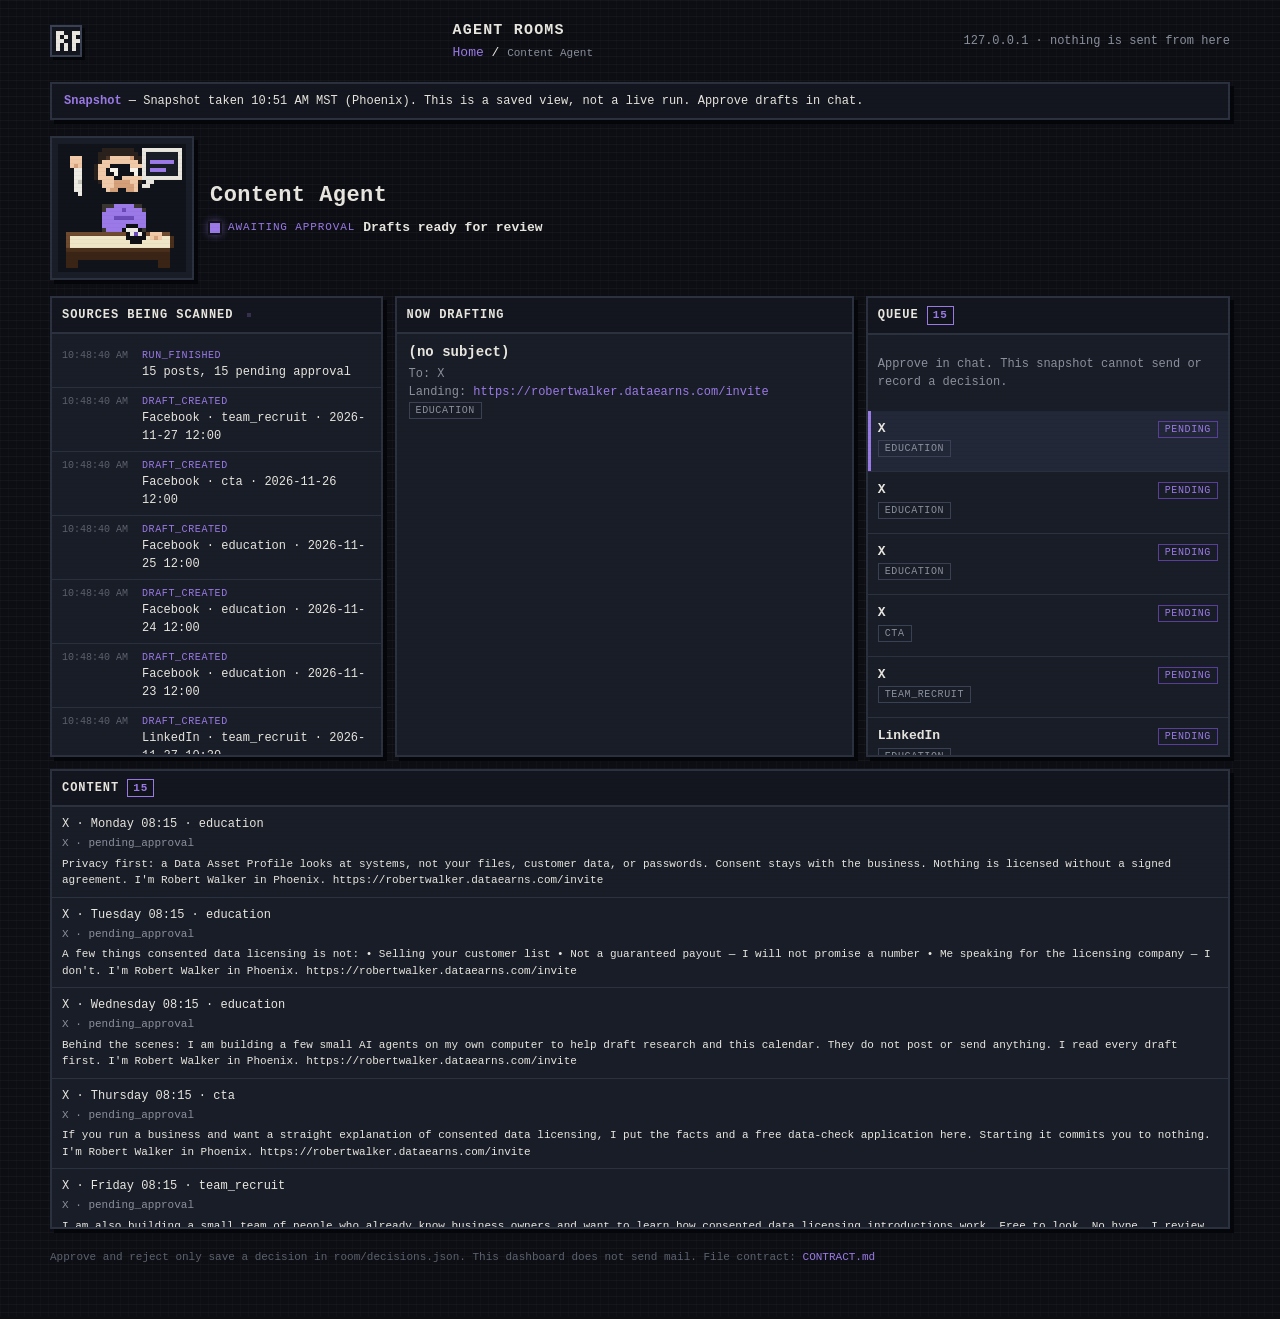
==== room/content.html @ c73736bb "Update Agent Rooms snapshot" ====
<!DOCTYPE html>
<html lang="en">
<head>
  <meta charset="utf-8">
  <meta name="viewport" content="width=device-width, initial-scale=1">
  <title>Content Agent — Agent Rooms</title>
  <link rel="stylesheet" href="../css/app.css">
</head>
<body class="static">
  <div class="wrap room" id="room">
    <header class="topbar">
      <a class="brand" href="../index.html">
        <div class="mark" aria-hidden="true"><i></i><i></i><i></i><i></i><i></i><i></i><i></i><i></i></div>
        <div class="brand-text">
          <strong>Agent Rooms</strong>
          <span class="crumb"><a href="../index.html">Home</a> / <span id="crumb-name">Room</span></span>
        </div>
      </a>
      <div class="crumb">127.0.0.1 · nothing is sent from here</div>
    </header>

    <div id="live-banner" class="banner hidden"></div>

    <div class="room-head">
      <div class="char-card">
        <div class="char-stage" id="char-stage"></div>
      </div>
      <div class="head-meta">
        <h1 id="agent-name">Agent</h1>
        <div class="state-row">
          <span class="light" id="state-light" data-state="idle"></span>
          <span class="state-label" id="state-label">Idle</span>
          <span class="step" id="step"></span>
        </div>
      </div>
      <div class="head-actions">
        <button type="button" class="primary" id="run-btn" disabled>Run</button>
        <div class="run-note" id="run-note"></div>
      </div>
    </div>

    <div class="cols">
      <section class="panel" id="sources-panel">
        <div class="panel-head">
          <h2 class="head-with-radar">
            Sources being scanned
            <span class="radar" id="radar" data-active="false" aria-hidden="true">
              <span class="radar-ring"></span>
              <span class="radar-ring"></span>
              <span class="radar-dot"></span>
            </span>
          </h2>
        </div>
        <div class="feed" id="source-feed"></div>
      </section>

      <section class="panel draft-pane">
        <div class="panel-head"><h2>Now drafting</h2></div>
        <div class="draft-meta" id="draft-meta"></div>
        <div class="draft-body" id="draft-body"></div>
        <textarea class="draft-edit" id="draft-edit" hidden></textarea>
        <div class="draft-actions" id="draft-actions" hidden></div>
      </section>

      <section class="panel" id="queue-panel">
        <div class="panel-head">
          <h2>Queue <span class="queue-badge" id="queue-badge">0</span></h2>
        </div>
        <div class="queue" id="queue"></div>
      </section>
    </div>

    <div class="lower" id="lower"></div>

    <section class="panel console" id="console-wrap" hidden>
      <div class="panel-head"><h2>Run console</h2></div>
      <pre id="console-log"></pre>
    </section>

    <p class="footer-note">
      Approve and reject only save a decision in <code>room/decisions.json</code>.
      This dashboard does not send mail. File contract: <a href="../README.md">CONTRACT.md</a>
    </p>
  </div>
  <script>
window.__AGENT_ROOMS_STATIC__ = true;
window.__SNAPSHOT_LABEL__ = "Snapshot taken 10:51 AM MST (Phoenix)";
window.__ROOM_DATA__ = {"id": "content", "name": "Content Agent", "short": "Creator", "kind": "content", "character": "creator", "accent": "violet", "invite_url": "https://robertwalker.dataearns.com/invite", "blurb": "Drafts a weekly social calendar about real wins and the DataEarners opportunity. Nothing is posted until Robert approves.", "folder_exists": true, "live_wired": true, "live_note": null, "queue_enabled": true, "status": {"state": "awaiting_approval", "current_step": "Drafts ready for review", "current_source": null, "counts": {"sources_scanned": 3, "items_found": 6, "scored": 0, "drafts": 15, "pending": 15}, "last_updated": "2026-11-22T10:48:40-07:00", "error": null, "current_draft_id": null, "inferred": false, "live_wired": true}, "events": [{"ts": "2026-11-22T10:47:25-07:00", "type": "run_started", "detail": "Week of 2026-11-23"}, {"ts": "2026-11-22T10:47:25-07:00", "type": "source_scanned", "source": "[redacted-path]content-agent/platforms.yaml", "detail": "platforms.yaml"}, {"ts": "2026-11-22T10:47:25-07:00", "type": "source_scanned", "source": "[redacted-path]content-agent/topics.yaml", "detail": "6 education topics"}, {"ts": "2026-11-22T10:47:25-07:00", "type": "source_scanned", "source": "[redacted-path]content-agent/wins.md", "detail": "0 completed wins"}, {"ts": "2026-11-22T10:47:25-07:00", "type": "item_found", "source": "topics.yaml", "detail": "What consented data licensing is"}, {"ts": "2026-11-22T10:47:25-07:00", "type": "item_found", "source": "topics.yaml", "detail": "Which businesses qualify"}, {"ts": "2026-11-22T10:47:25-07:00", "type": "item_found", "source": "topics.yaml", "detail": "Privacy and consent"}, {"ts": "2026-11-22T10:47:25-07:00", "type": "item_found", "source": "topics.yaml", "detail": "Common myths"}, {"ts": "2026-11-22T10:47:25-07:00", "type": "item_found", "source": "topics.yaml", "detail": "Behind the scenes of building AI agents"}, {"ts": "2026-11-22T10:47:25-07:00", "type": "item_found", "source": "topics.yaml", "detail": "Phoenix small-business angle"}, {"ts": "2026-11-22T10:47:25-07:00", "type": "draft_created", "detail": "X · education · 2026-11-23 08:15", "draft_id": "616bc861a7bd"}, {"ts": "2026-11-22T10:47:25-07:00", "type": "draft_created", "detail": "X · education · 2026-11-24 08:15", "draft_id": "a0cb4ffbbeb6"}, {"ts": "2026-11-22T10:47:25-07:00", "type": "draft_created", "detail": "X · education · 2026-11-25 08:15", "draft_id": "b09f46d16825"}, {"ts": "2026-11-22T10:47:25-07:00", "type": "draft_created", "detail": "X · cta · 2026-11-26 08:15", "draft_id": "7d0e54160939"}, {"ts": "2026-11-22T10:47:25-07:00", "type": "draft_created", "detail": "X · team_recruit · 2026-11-27 08:15", "draft_id": "16626b46b3b2"}, {"ts": "2026-11-22T10:47:25-07:00", "type": "draft_created", "detail": "LinkedIn · education · 2026-11-23 10:30", "draft_id": "54ac4fff1a37"}, {"ts": "2026-11-22T10:47:25-07:00", "type": "draft_created", "detail": "LinkedIn · education · 2026-11-24 10:30", "draft_id": "07f5b3217349"}, {"ts": "2026-11-22T10:47:25-07:00", "type": "draft_created", "detail": "LinkedIn · education · 2026-11-25 10:30", "draft_id": "e1c354589664"}, {"ts": "2026-11-22T10:47:25-07:00", "type": "draft_created", "detail": "LinkedIn · cta · 2026-11-26 10:30", "draft_id": "bec9c2746849"}, {"ts": "2026-11-22T10:47:25-07:00", "type": "draft_created", "detail": "LinkedIn · team_recruit · 2026-11-27 10:30", "draft_id": "386fc4fc666a"}, {"ts": "2026-11-22T10:47:25-07:00", "type": "draft_created", "detail": "Facebook · education · 2026-11-23 12:00", "draft_id": "017722adc564"}, {"ts": "2026-11-22T10:47:25-07:00", "type": "draft_created", "detail": "Facebook · education · 2026-11-24 12:00", "draft_id": "9d58b1ad2643"}, {"ts": "2026-11-22T10:47:25-07:00", "type": "draft_created", "detail": "Facebook · education · 2026-11-25 12:00", "draft_id": "194040beeae0"}, {"ts": "2026-11-22T10:47:25-07:00", "type": "draft_created", "detail": "Facebook · cta · 2026-11-26 12:00", "draft_id": "fb03e88b3bd7"}, {"ts": "2026-11-22T10:47:25-07:00", "type": "draft_created", "detail": "Facebook · team_recruit · 2026-11-27 12:00", "draft_id": "bef117bb151f"}, {"ts": "2026-11-22T10:47:25-07:00", "type": "run_finished", "detail": "15 posts, 15 pending approval"}, {"ts": "2026-11-22T10:47:47-07:00", "type": "run_started", "detail": "Week of 2026-11-23"}, {"ts": "2026-11-22T10:47:47-07:00", "type": "source_scanned", "source": "[redacted-path]content-agent/platforms.yaml", "detail": "platforms.yaml"}, {"ts": "2026-11-22T10:47:47-07:00", "type": "source_scanned", "source": "[redacted-path]content-agent/topics.yaml", "detail": "6 education topics"}, {"ts": "2026-11-22T10:47:47-07:00", "type": "source_scanned", "source": "[redacted-path]content-agent/wins.md", "detail": "0 completed wins"}, {"ts": "2026-11-22T10:47:47-07:00", "type": "item_found", "source": "topics.yaml", "detail": "What consented data licensing is"}, {"ts": "2026-11-22T10:47:47-07:00", "type": "item_found", "source": "topics.yaml", "detail": "Which businesses qualify"}, {"ts": "2026-11-22T10:47:47-07:00", "type": "item_found", "source": "topics.yaml", "detail": "Privacy and consent"}, {"ts": "2026-11-22T10:47:47-07:00", "type": "item_found", "source": "topics.yaml", "detail": "Common myths"}, {"ts": "2026-11-22T10:47:47-07:00", "type": "item_found", "source": "topics.yaml", "detail": "Behind the scenes of building AI agents"}, {"ts": "2026-11-22T10:47:47-07:00", "type": "item_found", "source": "topics.yaml", "detail": "Phoenix small-business angle"}, {"ts": "2026-11-22T10:47:47-07:00", "type": "draft_created", "detail": "X · education · 2026-11-23 08:15", "draft_id": "616bc861a7bd"}, {"ts": "2026-11-22T10:47:47-07:00", "type": "draft_created", "detail": "X · education · 2026-11-24 08:15", "draft_id": "a0cb4ffbbeb6"}, {"ts": "2026-11-22T10:47:47-07:00", "type": "draft_created", "detail": "X · education · 2026-11-25 08:15", "draft_id": "b09f46d16825"}, {"ts": "2026-11-22T10:47:47-07:00", "type": "draft_created", "detail": "X · cta · 2026-11-26 08:15", "draft_id": "7d0e54160939"}, {"ts": "2026-11-22T10:47:47-07:00", "type": "draft_created", "detail": "X · team_recruit · 2026-11-27 08:15", "draft_id": "16626b46b3b2"}, {"ts": "2026-11-22T10:47:47-07:00", "type": "draft_created", "detail": "LinkedIn · education · 2026-11-23 10:30", "draft_id": "54ac4fff1a37"}, {"ts": "2026-11-22T10:47:47-07:00", "type": "draft_created", "detail": "LinkedIn · education · 2026-11-24 10:30", "draft_id": "07f5b3217349"}, {"ts": "2026-11-22T10:47:47-07:00", "type": "draft_created", "detail": "LinkedIn · education · 2026-11-25 10:30", "draft_id": "e1c354589664"}, {"ts": "2026-11-22T10:47:47-07:00", "type": "draft_created", "detail": "LinkedIn · cta · 2026-11-26 10:30", "draft_id": "bec9c2746849"}, {"ts": "2026-11-22T10:47:47-07:00", "type": "draft_created", "detail": "LinkedIn · team_recruit · 2026-11-27 10:30", "draft_id": "386fc4fc666a"}, {"ts": "2026-11-22T10:47:47-07:00", "type": "draft_created", "detail": "Facebook · education · 2026-11-23 12:00", "draft_id": "017722adc564"}, {"ts": "2026-11-22T10:47:47-07:00", "type": "draft_created", "detail": "Facebook · education · 2026-11-24 12:00", "draft_id": "9d58b1ad2643"}, {"ts": "2026-11-22T10:47:47-07:00", "type": "draft_created", "detail": "Facebook · education · 2026-11-25 12:00", "draft_id": "194040beeae0"}, {"ts": "2026-11-22T10:47:47-07:00", "type": "draft_created", "detail": "Facebook · cta · 2026-11-26 12:00", "draft_id": "fb03e88b3bd7"}, {"ts": "2026-11-22T10:47:47-07:00", "type": "draft_created", "detail": "Facebook · team_recruit · 2026-11-27 12:00", "draft_id": "bef117bb151f"}, {"ts": "2026-11-22T10:47:47-07:00", "type": "run_finished", "detail": "15 posts, 15 pending approval"}, {"ts": "2026-11-22T10:48:40-07:00", "type": "run_started", "detail": "Week of 2026-11-23"}, {"ts": "2026-11-22T10:48:40-07:00", "type": "source_scanned", "source": "[redacted-path]content-agent/platforms.yaml", "detail": "platforms.yaml"}, {"ts": "2026-11-22T10:48:40-07:00", "type": "source_scanned", "source": "[redacted-path]content-agent/topics.yaml", "detail": "6 education topics"}, {"ts": "2026-11-22T10:48:40-07:00", "type": "source_scanned", "source": "[redacted-path]content-agent/wins.md", "detail": "0 completed wins"}, {"ts": "2026-11-22T10:48:40-07:00", "type": "item_found", "source": "topics.yaml", "detail": "What consented data licensing is"}, {"ts": "2026-11-22T10:48:40-07:00", "type": "item_found", "source": "topics.yaml", "detail": "Which businesses qualify"}, {"ts": "2026-11-22T10:48:40-07:00", "type": "item_found", "source": "topics.yaml", "detail": "Privacy and consent"}, {"ts": "2026-11-22T10:48:40-07:00", "type": "item_found", "source": "topics.yaml", "detail": "Common myths"}, {"ts": "2026-11-22T10:48:40-07:00", "type": "item_found", "source": "topics.yaml", "detail": "Behind the scenes of building AI agents"}, {"ts": "2026-11-22T10:48:40-07:00", "type": "item_found", "source": "topics.yaml", "detail": "Phoenix small-business angle"}, {"ts": "2026-11-22T10:48:40-07:00", "type": "draft_created", "detail": "X · education · 2026-11-23 08:15", "draft_id": "616bc861a7bd"}, {"ts": "2026-11-22T10:48:40-07:00", "type": "draft_created", "detail": "X · education · 2026-11-24 08:15", "draft_id": "a0cb4ffbbeb6"}, {"ts": "2026-11-22T10:48:40-07:00", "type": "draft_created", "detail": "X · education · 2026-11-25 08:15", "draft_id": "b09f46d16825"}, {"ts": "2026-11-22T10:48:40-07:00", "type": "draft_created", "detail": "X · cta · 2026-11-26 08:15", "draft_id": "7d0e54160939"}, {"ts": "2026-11-22T10:48:40-07:00", "type": "draft_created", "detail": "X · team_recruit · 2026-11-27 08:15", "draft_id": "16626b46b3b2"}, {"ts": "2026-11-22T10:48:40-07:00", "type": "draft_created", "detail": "LinkedIn · education · 2026-11-23 10:30", "draft_id": "54ac4fff1a37"}, {"ts": "2026-11-22T10:48:40-07:00", "type": "draft_created", "detail": "LinkedIn · education · 2026-11-24 10:30", "draft_id": "07f5b3217349"}, {"ts": "2026-11-22T10:48:40-07:00", "type": "draft_created", "detail": "LinkedIn · education · 2026-11-25 10:30", "draft_id": "e1c354589664"}, {"ts": "2026-11-22T10:48:40-07:00", "type": "draft_created", "detail": "LinkedIn · cta · 2026-11-26 10:30", "draft_id": "bec9c2746849"}, {"ts": "2026-11-22T10:48:40-07:00", "type": "draft_created", "detail": "LinkedIn · team_recruit · 2026-11-27 10:30", "draft_id": "386fc4fc666a"}, {"ts": "2026-11-22T10:48:40-07:00", "type": "draft_created", "detail": "Facebook · education · 2026-11-23 12:00", "draft_id": "017722adc564"}, {"ts": "2026-11-22T10:48:40-07:00", "type": "draft_created", "detail": "Facebook · education · 2026-11-24 12:00", "draft_id": "9d58b1ad2643"}, {"ts": "2026-11-22T10:48:40-07:00", "type": "draft_created", "detail": "Facebook · education · 2026-11-25 12:00", "draft_id": "194040beeae0"}, {"ts": "2026-11-22T10:48:40-07:00", "type": "draft_created", "detail": "Facebook · cta · 2026-11-26 12:00", "draft_id": "fb03e88b3bd7"}, {"ts": "2026-11-22T10:48:40-07:00", "type": "draft_created", "detail": "Facebook · team_recruit · 2026-11-27 12:00", "draft_id": "bef117bb151f"}, {"ts": "2026-11-22T10:48:40-07:00", "type": "run_finished", "detail": "15 posts, 15 pending approval"}], "drafts": [{"id": "616bc861a7bd", "to_name": "X", "subject": null, "landing_url": "https://robertwalker.dataearns.com/invite", "opportunity": null, "opportunity_url": null, "message_type": "education", "decision": null, "decision_at": null}, {"id": "a0cb4ffbbeb6", "to_name": "X", "subject": null, "landing_url": "https://robertwalker.dataearns.com/invite", "opportunity": null, "opportunity_url": null, "message_type": "education", "decision": null, "decision_at": null}, {"id": "b09f46d16825", "to_name": "X", "subject": null, "landing_url": "https://robertwalker.dataearns.com/invite", "opportunity": null, "opportunity_url": null, "message_type": "education", "decision": null, "decision_at": null}, {"id": "7d0e54160939", "to_name": "X", "subject": null, "landing_url": "https://robertwalker.dataearns.com/invite", "opportunity": null, "opportunity_url": null, "message_type": "cta", "decision": null, "decision_at": null}, {"id": "16626b46b3b2", "to_name": "X", "subject": null, "landing_url": "https://robertwalker.dataearners.com/invite", "opportunity": null, "opportunity_url": null, "message_type": "team_recruit", "decision": null, "decision_at": null}, {"id": "54ac4fff1a37", "to_name": "LinkedIn", "subject": null, "landing_url": "https://robertwalker.dataearns.com/invite", "opportunity": null, "opportunity_url": null, "message_type": "education", "decision": null, "decision_at": null}, {"id": "07f5b3217349", "to_name": "LinkedIn", "subject": null, "landing_url": "https://robertwalker.dataearns.com/invite", "opportunity": null, "opportunity_url": null, "message_type": "education", "decision": null, "decision_at": null}, {"id": "e1c354589664", "to_name": "LinkedIn", "subject": null, "landing_url": "https://robertwalker.dataearns.com/invite", "opportunity": null, "opportunity_url": null, "message_type": "education", "decision": null, "decision_at": null}, {"id": "bec9c2746849", "to_name": "LinkedIn", "subject": null, "landing_url": "https://robertwalker.dataearns.com/invite", "opportunity": null, "opportunity_url": null, "message_type": "cta", "decision": null, "decision_at": null}, {"id": "386fc4fc666a", "to_name": "LinkedIn", "subject": null, "landing_url": "https://robertwalker.dataearners.com/invite", "opportunity": null, "opportunity_url": null, "message_type": "team_recruit", "decision": null, "decision_at": null}, {"id": "017722adc564", "to_name": "Facebook", "subject": null, "landing_url": "https://robertwalker.dataearns.com/invite", "opportunity": null, "opportunity_url": null, "message_type": "education", "decision": null, "decision_at": null}, {"id": "9d58b1ad2643", "to_name": "Facebook", "subject": null, "landing_url": "https://robertwalker.dataearns.com/invite", "opportunity": null, "opportunity_url": null, "message_type": "education", "decision": null, "decision_at": null}, {"id": "194040beeae0", "to_name": "Facebook", "subject": null, "landing_url": "https://robertwalker.dataearns.com/invite", "opportunity": null, "opportunity_url": null, "message_type": "education", "decision": null, "decision_at": null}, {"id": "fb03e88b3bd7", "to_name": "Facebook", "subject": null, "landing_url": "https://robertwalker.dataearns.com/invite", "opportunity": null, "opportunity_url": null, "message_type": "cta", "decision": null, "decision_at": null}, {"id": "bef117bb151f", "to_name": "Facebook", "subject": null, "landing_url": "https://robertwalker.dataearners.com/invite", "opportunity": null, "opportunity_url": null, "message_type": "team_recruit", "decision": null, "decision_at": null}], "opportunities": [], "businesses": [], "candidates": [], "leads": [], "content": [{"id": "616bc861a7bd", "name": "X · Monday 08:15 · education", "title": "X · Monday 08:15 · education", "channel": "X", "status": "pending_approval", "url": "https://robertwalker.dataearns.com/invite", "summary": "Privacy first: a Data Asset Profile looks at systems, not your files, customer data, or passwords.\n\nConsent stays with the business. Nothing is licensed without a signed agreement.\n\nI'm Robert Walker in Phoenix.\nhttps://robertwalker.dataearns.com/invite"}, {"id": "a0cb4ffbbeb6", "name": "X · Tuesday 08:15 · education", "title": "X · Tuesday 08:15 · education", "channel": "X", "status": "pending_approval", "url": "https://robertwalker.dataearns.com/invite", "summary": "A few things consented data licensing is not:\n• Selling your customer list\n• Not a guaranteed payout — I will not promise a number\n• Me speaking for the licensing company — I don't.\n\nI'm Robert Walker in Phoenix.\nhttps://robertwalker.dataearns.com/invite"}, {"id": "b09f46d16825", "name": "X · Wednesday 08:15 · education", "title": "X · Wednesday 08:15 · education", "channel": "X", "status": "pending_approval", "url": "https://robertwalker.dataearns.com/invite", "summary": "Behind the scenes: I am building a few small AI agents on my own computer to help draft research and this calendar.\n\nThey do not post or send anything. I read every draft first.\n\nI'm Robert Walker in Phoenix.\nhttps://robertwalker.dataearns.com/invite"}, {"id": "7d0e54160939", "name": "X · Thursday 08:15 · cta", "title": "X · Thursday 08:15 · cta", "channel": "X", "status": "pending_approval", "url": "https://robertwalker.dataearns.com/invite", "summary": "If you run a business and want a straight explanation of consented data licensing, I put the facts and a free data-check application here.\n\nStarting it commits you to nothing.\n\nI'm Robert Walker in Phoenix.\nhttps://robertwalker.dataearns.com/invite"}, {"id": "16626b46b3b2", "name": "X · Friday 08:15 · team_recruit", "title": "X · Friday 08:15 · team_recruit", "channel": "X", "status": "pending_approval", "url": "https://robertwalker.dataearners.com/invite", "summary": "I am also building a small team of people who already know business owners and want to learn how consented data licensing introductions work.\n\nFree to look. No hype. I review the work with you.\n\nI'm Robert Walker in Phoenix.\nhttps://robertwalker.dataearners.com/invite"}, {"id": "54ac4fff1a37", "name": "LinkedIn · Monday 10:30 · education", "title": "LinkedIn · Monday 10:30 · education", "channel": "LinkedIn", "status": "pending_approval", "url": "https://robertwalker.dataearns.com/invite", "summary": "A word on privacy and consent, because this should be clear up front.\n\nA Data Asset Profile looks at systems — not at a company's files, customer data, or passwords. Starting a free profile does not give anyone access to the company's records. Consent belongs to the business. Not"}, {"id": "07f5b3217349", "name": "LinkedIn · Tuesday 10:30 · education", "title": "LinkedIn · Tuesday 10:30 · education", "channel": "LinkedIn", "status": "pending_approval", "url": "https://robertwalker.dataearns.com/invite", "summary": "A few myths I hear about consented data licensing, stated plainly:\n\nIt is not selling a customer list.\nIt is not a guaranteed payout, and I will not promise a number.\nI am an independent DataEarners Team member. I do not speak for the licensing company, and they have not asked me"}, {"id": "e1c354589664", "name": "LinkedIn · Wednesday 10:30 · education", "title": "LinkedIn · Wednesday 10:30 · education", "channel": "LinkedIn", "status": "pending_approval", "url": "https://robertwalker.dataearns.com/invite", "summary": "A behind-the-scenes note on the AI agents I am building.\n\nI am putting a few small agents on my own computer to help draft research, messages, and this content calendar. They do not post or send anything. I read every draft first. That approval step matters: an agent can write a"}, {"id": "bec9c2746849", "name": "LinkedIn · Thursday 10:30 · cta", "title": "LinkedIn · Thursday 10:30 · cta", "channel": "LinkedIn", "status": "pending_approval", "url": "https://robertwalker.dataearns.com/invite", "summary": "If you run a business and want a straight explanation of consented data licensing, I have a page with the facts and a short application for a free data check.\n\nThe application is how a company sees whether it may be a fit. Starting it, or requesting an offer, commits you to nothi"}, {"id": "386fc4fc666a", "name": "LinkedIn · Friday 10:30 · team_recruit", "title": "LinkedIn · Friday 10:30 · team_recruit", "channel": "LinkedIn", "status": "pending_approval", "url": "https://robertwalker.dataearners.com/invite", "summary": "A note for people who already have a network of business owners.\n\nI am building a small DataEarners team. The work is introductions: helping a business learn about consented data licensing and, if they choose, start a free profile. It is free to look at the invite and there is no"}, {"id": "017722adc564", "name": "Facebook · Monday 12:00 · education", "title": "Facebook · Monday 12:00 · education", "channel": "Facebook", "status": "pending_approval", "url": "https://robertwalker.dataearns.com/invite", "summary": "I'm Robert Walker, a DataEarners Team member in Phoenix, AZ.\n\nOn privacy: the free profile looks at systems, not at your files, customer data, or passwords. You are not handing anyone the keys to the shop.\n\nConsent stays with the business. Nothing is licensed unless there is a si"}, {"id": "9d58b1ad2643", "name": "Facebook · Tuesday 12:00 · education", "title": "Facebook · Tuesday 12:00 · education", "channel": "Facebook", "status": "pending_approval", "url": "https://robertwalker.dataearns.com/invite", "summary": "I'm Robert Walker, a DataEarners Team member in Phoenix, AZ.\n\nLet me clear up a few myths. This is not selling your customer list. It is not a guaranteed check — I will not promise a number. And I do not speak for the licensing company; they have not asked me to.\n\nLooking at the"}, {"id": "194040beeae0", "name": "Facebook · Wednesday 12:00 · education", "title": "Facebook · Wednesday 12:00 · education", "channel": "Facebook", "status": "pending_approval", "url": "https://robertwalker.dataearns.com/invite", "summary": "I'm Robert Walker, a DataEarners Team member in Phoenix, AZ.\n\nA quick behind-the-scenes note. I am building a few small AI agents on my own computer to help draft research and posts like this. They do not publish anything on their own. I read every draft before it can go out.\n\nTh"}, {"id": "fb03e88b3bd7", "name": "Facebook · Thursday 12:00 · cta", "title": "Facebook · Thursday 12:00 · cta", "channel": "Facebook", "status": "pending_approval", "url": "https://robertwalker.dataearns.com/invite", "summary": "I'm Robert Walker, a DataEarners Team member in Phoenix, AZ.\n\nIf you own a business and want the facts on consented data licensing — including a short application for a free data check — I put them on one page. Starting the application does not commit you to a deal. I will not pr"}, {"id": "bef117bb151f", "name": "Facebook · Friday 12:00 · team_recruit", "title": "Facebook · Friday 12:00 · team_recruit", "channel": "Facebook", "status": "pending_approval", "url": "https://robertwalker.dataearners.com/invite", "summary": "I'm Robert Walker, a DataEarners Team member in Phoenix, AZ.\n\nI am also building a small team. If you already know business owners and want to learn how introductions to consented data licensing work, the invite is free to look at and nothing has to be purchased to join.\n\nI will"}], "merch": [], "income": {"totals": [], "items": []}, "panels": [{"type": "content", "title": "Content", "items": [{"id": "616bc861a7bd", "name": "X · Monday 08:15 · education", "title": "X · Monday 08:15 · education", "channel": "X", "status": "pending_approval", "url": "https://robertwalker.dataearns.com/invite", "summary": "Privacy first: a Data Asset Profile looks at systems, not your files, customer data, or passwords.\n\nConsent stays with the business. Nothing is licensed without a signed agreement.\n\nI'm Robert Walker in Phoenix.\nhttps://robertwalker.dataearns.com/invite"}, {"id": "a0cb4ffbbeb6", "name": "X · Tuesday 08:15 · education", "title": "X · Tuesday 08:15 · education", "channel": "X", "status": "pending_approval", "url": "https://robertwalker.dataearns.com/invite", "summary": "A few things consented data licensing is not:\n• Selling your customer list\n• Not a guaranteed payout — I will not promise a number\n• Me speaking for the licensing company — I don't.\n\nI'm Robert Walker in Phoenix.\nhttps://robertwalker.dataearns.com/invite"}, {"id": "b09f46d16825", "name": "X · Wednesday 08:15 · education", "title": "X · Wednesday 08:15 · education", "channel": "X", "status": "pending_approval", "url": "https://robertwalker.dataearns.com/invite", "summary": "Behind the scenes: I am building a few small AI agents on my own computer to help draft research and this calendar.\n\nThey do not post or send anything. I read every draft first.\n\nI'm Robert Walker in Phoenix.\nhttps://robertwalker.dataearns.com/invite"}, {"id": "7d0e54160939", "name": "X · Thursday 08:15 · cta", "title": "X · Thursday 08:15 · cta", "channel": "X", "status": "pending_approval", "url": "https://robertwalker.dataearns.com/invite", "summary": "If you run a business and want a straight explanation of consented data licensing, I put the facts and a free data-check application here.\n\nStarting it commits you to nothing.\n\nI'm Robert Walker in Phoenix.\nhttps://robertwalker.dataearns.com/invite"}, {"id": "16626b46b3b2", "name": "X · Friday 08:15 · team_recruit", "title": "X · Friday 08:15 · team_recruit", "channel": "X", "status": "pending_approval", "url": "https://robertwalker.dataearners.com/invite", "summary": "I am also building a small team of people who already know business owners and want to learn how consented data licensing introductions work.\n\nFree to look. No hype. I review the work with you.\n\nI'm Robert Walker in Phoenix.\nhttps://robertwalker.dataearners.com/invite"}, {"id": "54ac4fff1a37", "name": "LinkedIn · Monday 10:30 · education", "title": "LinkedIn · Monday 10:30 · education", "channel": "LinkedIn", "status": "pending_approval", "url": "https://robertwalker.dataearns.com/invite", "summary": "A word on privacy and consent, because this should be clear up front.\n\nA Data Asset Profile looks at systems — not at a company's files, customer data, or passwords. Starting a free profile does not give anyone access to the company's records. Consent belongs to the business. Not"}, {"id": "07f5b3217349", "name": "LinkedIn · Tuesday 10:30 · education", "title": "LinkedIn · Tuesday 10:30 · education", "channel": "LinkedIn", "status": "pending_approval", "url": "https://robertwalker.dataearns.com/invite", "summary": "A few myths I hear about consented data licensing, stated plainly:\n\nIt is not selling a customer list.\nIt is not a guaranteed payout, and I will not promise a number.\nI am an independent DataEarners Team member. I do not speak for the licensing company, and they have not asked me"}, {"id": "e1c354589664", "name": "LinkedIn · Wednesday 10:30 · education", "title": "LinkedIn · Wednesday 10:30 · education", "channel": "LinkedIn", "status": "pending_approval", "url": "https://robertwalker.dataearns.com/invite", "summary": "A behind-the-scenes note on the AI agents I am building.\n\nI am putting a few small agents on my own computer to help draft research, messages, and this content calendar. They do not post or send anything. I read every draft first. That approval step matters: an agent can write a"}, {"id": "bec9c2746849", "name": "LinkedIn · Thursday 10:30 · cta", "title": "LinkedIn · Thursday 10:30 · cta", "channel": "LinkedIn", "status": "pending_approval", "url": "https://robertwalker.dataearns.com/invite", "summary": "If you run a business and want a straight explanation of consented data licensing, I have a page with the facts and a short application for a free data check.\n\nThe application is how a company sees whether it may be a fit. Starting it, or requesting an offer, commits you to nothi"}, {"id": "386fc4fc666a", "name": "LinkedIn · Friday 10:30 · team_recruit", "title": "LinkedIn · Friday 10:30 · team_recruit", "channel": "LinkedIn", "status": "pending_approval", "url": "https://robertwalker.dataearners.com/invite", "summary": "A note for people who already have a network of business owners.\n\nI am building a small DataEarners team. The work is introductions: helping a business learn about consented data licensing and, if they choose, start a free profile. It is free to look at the invite and there is no"}, {"id": "017722adc564", "name": "Facebook · Monday 12:00 · education", "title": "Facebook · Monday 12:00 · education", "channel": "Facebook", "status": "pending_approval", "url": "https://robertwalker.dataearns.com/invite", "summary": "I'm Robert Walker, a DataEarners Team member in Phoenix, AZ.\n\nOn privacy: the free profile looks at systems, not at your files, customer data, or passwords. You are not handing anyone the keys to the shop.\n\nConsent stays with the business. Nothing is licensed unless there is a si"}, {"id": "9d58b1ad2643", "name": "Facebook · Tuesday 12:00 · education", "title": "Facebook · Tuesday 12:00 · education", "channel": "Facebook", "status": "pending_approval", "url": "https://robertwalker.dataearns.com/invite", "summary": "I'm Robert Walker, a DataEarners Team member in Phoenix, AZ.\n\nLet me clear up a few myths. This is not selling your customer list. It is not a guaranteed check — I will not promise a number. And I do not speak for the licensing company; they have not asked me to.\n\nLooking at the"}, {"id": "194040beeae0", "name": "Facebook · Wednesday 12:00 · education", "title": "Facebook · Wednesday 12:00 · education", "channel": "Facebook", "status": "pending_approval", "url": "https://robertwalker.dataearns.com/invite", "summary": "I'm Robert Walker, a DataEarners Team member in Phoenix, AZ.\n\nA quick behind-the-scenes note. I am building a few small AI agents on my own computer to help draft research and posts like this. They do not publish anything on their own. I read every draft before it can go out.\n\nTh"}, {"id": "fb03e88b3bd7", "name": "Facebook · Thursday 12:00 · cta", "title": "Facebook · Thursday 12:00 · cta", "channel": "Facebook", "status": "pending_approval", "url": "https://robertwalker.dataearns.com/invite", "summary": "I'm Robert Walker, a DataEarners Team member in Phoenix, AZ.\n\nIf you own a business and want the facts on consented data licensing — including a short application for a free data check — I put them on one page. Starting the application does not commit you to a deal. I will not pr"}, {"id": "bef117bb151f", "name": "Facebook · Friday 12:00 · team_recruit", "title": "Facebook · Friday 12:00 · team_recruit", "channel": "Facebook", "status": "pending_approval", "url": "https://robertwalker.dataearners.com/invite", "summary": "I'm Robert Walker, a DataEarners Team member in Phoenix, AZ.\n\nI am also building a small team. If you already know business owners and want to learn how introductions to consented data licensing work, the invite is free to look at and nothing has to be purchased to join.\n\nI will"}]}], "run": {"available": false, "running": false, "detected_command": null, "note": "Snapshot only — run the agent from the local dashboard."}, "badges": [{"label": "15 items", "value": "15"}, {"label": "15 drafts", "value": "15"}, {"label": "15 pending", "value": "15"}], "snapshot_label": "Snapshot taken 10:51 AM MST (Phoenix)", "snapshot_taken": "2026-11-22T10:51:44-07:00"};
</script>
<script type="module" src="../js/room.js"></script>
</body>
</html>
---- css/app.css ----
:root {
  --bg: #0c0e13;
  --bg-elev: #13161e;
  --bg-panel: #191d27;
  --bg-panel-2: #1e2330;
  --line: #2c3140;
  --line-strong: #3a4154;
  --text: #e8e6df;
  --muted: #8b909d;
  --faint: #5c616e;
  --good: #5dca7a;
  --bad: #e85d5d;
  --warn: #e8c547;
  --amber: #e8a838;
  --amber-dim: #8a6418;
  --teal: #3dbaa0;
  --teal-dim: #1d6f60;
  --shadow: #05060a;
  --scan: rgba(232, 230, 223, 0.03);
  --accent: var(--amber);
  --accent-dim: var(--amber-dim);
  --font: "IBM Plex Mono", "ui-monospace", "SFMono-Regular", "Cascadia Mono",
    "Menlo", "Consolas", monospace;
  --space: 8px;
}

*,
*::before,
*::after {
  box-sizing: border-box;
}

html,
body {
  margin: 0;
  min-height: 100%;
  background: var(--bg);
  color: var(--text);
  font-family: var(--font);
  font-size: 13px;
  line-height: 1.5;
}

body {
  background-image:
    linear-gradient(var(--scan) 1px, transparent 1px),
    linear-gradient(90deg, rgba(255, 255, 255, 0.015) 1px, transparent 1px);
  background-size: 8px 8px, 8px 8px;
  background-position: 0 0, 0 0;
}

body::after {
  content: "";
  pointer-events: none;
  position: fixed;
  inset: 0;
  background: repeating-linear-gradient(
    to bottom,
    transparent 0,
    transparent 3px,
    rgba(0, 0, 0, 0.08) 3px,
    rgba(0, 0, 0, 0.08) 4px
  );
  z-index: 50;
  opacity: 0.35;
}

a {
  color: var(--accent);
  text-decoration: none;
}
a:hover {
  text-decoration: underline;
}

.wrap {
  width: min(1180px, calc(100% - 32px));
  margin: 0 auto;
  padding: 20px 0 40px;
  position: relative;
  z-index: 1;
}

.topbar {
  display: flex;
  align-items: center;
  justify-content: space-between;
  gap: 16px;
  margin-bottom: 20px;
}

.brand {
  display: flex;
  align-items: center;
  gap: 12px;
  color: inherit;
  text-decoration: none;
}
.brand:hover {
  text-decoration: none;
}

.mark {
  width: 32px;
  height: 32px;
  display: grid;
  grid-template-columns: repeat(8, 4px);
  grid-template-rows: repeat(8, 4px);
  background: var(--bg-elev);
  border: 2px solid var(--line-strong);
  box-shadow: 3px 3px 0 var(--shadow);
  flex: none;
}
.mark i {
  background: var(--text);
  display: block;
}
/* Tiny original "AR" monogram, 8x8 */
.mark i:nth-child(1) { grid-area: 2 / 2 / 7 / 3; }
.mark i:nth-child(2) { grid-area: 2 / 2 / 3 / 4; }
.mark i:nth-child(3) { grid-area: 4 / 2 / 5 / 4; }
.mark i:nth-child(4) { grid-area: 3 / 4 / 4 / 5; }
.mark i:nth-child(5) { grid-area: 5 / 4 / 7 / 5; }
.mark i:nth-child(6) { grid-area: 2 / 6 / 7 / 7; }
.mark i:nth-child(7) { grid-area: 2 / 6 / 3 / 8; }
.mark i:nth-child(8) { grid-area: 4 / 6 / 5 / 8; }

.brand-text strong {
  display: block;
  font-size: 15px;
  letter-spacing: 0.08em;
  text-transform: uppercase;
}
.brand-text span {
  color: var(--muted);
  font-size: 11px;
}

.crumb {
  color: var(--muted);
  font-size: 12px;
}
.crumb a {
  color: var(--text);
}

.panel {
  background: var(--bg-panel);
  border: 2px solid var(--line);
  box-shadow: 4px 4px 0 var(--shadow);
}

.panel h2,
.panel h3 {
  margin: 0;
  font-size: 12px;
  letter-spacing: 0.08em;
  text-transform: uppercase;
  font-weight: 700;
}

.panel-head {
  display: flex;
  align-items: center;
  justify-content: space-between;
  gap: 8px;
  padding: 8px 10px;
  border-bottom: 2px solid var(--line);
  background: var(--bg-elev);
}

.hint {
  color: var(--muted);
  font-size: 12px;
}

.banner {
  border: 2px solid var(--line);
  background: var(--bg-elev);
  box-shadow: 4px 4px 0 var(--shadow);
  padding: 8px 12px;
  margin-bottom: 16px;
  color: var(--warn);
  font-size: 12px;
}
.banner.hidden {
  display: none;
}

/* Home tiles */
.intro {
  margin: 0 0 20px;
  color: var(--muted);
  max-width: 70ch;
}
.tiles {
  display: grid;
  grid-template-columns: repeat(auto-fit, minmax(380px, 1fr));
  gap: 16px;
}
@media (max-width: 800px) {
  .tiles {
    grid-template-columns: 1fr;
  }
}

.tile {
  display: grid;
  grid-template-columns: 112px 1fr;
  gap: 8px;
  padding: 12px;
  background: var(--bg-panel);
  border: 2px solid var(--line);
  box-shadow: 4px 4px 0 var(--shadow);
  color: inherit;
  text-decoration: none;
  min-height: 160px;
  transition: transform 0.12s ease, border-color 0.12s ease;
  position: relative;
}
.tile:hover {
  text-decoration: none;
  transform: translate(-2px, -2px);
  box-shadow: 6px 6px 0 var(--shadow);
  border-color: var(--accent);
}
.accent-amber { --accent: var(--amber); --accent-dim: var(--amber-dim); }
.accent-teal { --accent: var(--teal); --accent-dim: var(--teal-dim); }
.accent-rose { --accent: #e07090; --accent-dim: #8a3d54; }
.accent-violet { --accent: #9b7ae8; --accent-dim: #5a3f9a; }
.accent-green { --accent: #4cbe6e; --accent-dim: #2a6e3e; }
.accent-orange { --accent: #e8883a; --accent-dim: #8a4e16; }

.tile-char {
  display: flex;
  align-items: center;
  justify-content: center;
  background:
    linear-gradient(180deg, rgba(255, 255, 255, 0.03), transparent 40%),
    var(--bg-elev);
  border: 2px solid var(--line);
}
.tile-body {
  padding: 4px 6px 2px 8px;
  min-width: 0;
}
.tile-top {
  display: flex;
  align-items: center;
  gap: 8px;
  margin-bottom: 4px;
}
.tile-top h2 {
  margin: 0;
  font-size: 15px;
  letter-spacing: 0.02em;
}
.tile .blurb {
  margin: 0 0 8px;
  color: var(--muted);
  font-size: 12px;
}
.counts {
  display: flex;
  flex-wrap: wrap;
  gap: 6px;
  margin: 0 0 8px;
  padding: 0;
  list-style: none;
}
.counts li {
  border: 1px solid var(--line);
  background: var(--bg-elev);
  padding: 2px 6px;
  font-size: 11px;
  color: var(--text);
}
.tile-status {
  color: var(--muted);
  font-size: 11px;
}

/* Status light — square, pixel-ish */
.light {
  width: 10px;
  height: 10px;
  flex: none;
  background: #4a4e58;
  box-shadow: 0 0 0 2px #12141a;
  image-rendering: pixelated;
}
.light[data-state="idle"] { background: #6a6f7a; }
.light[data-state="scanning"] { background: #5da8e8; box-shadow: 0 0 0 2px #12141a, 0 0 8px #5da8e8; }
.light[data-state="scoring"] { background: var(--warn); box-shadow: 0 0 0 2px #12141a, 0 0 8px var(--warn); }
.light[data-state="drafting"] { background: var(--accent); box-shadow: 0 0 0 2px #12141a, 0 0 8px var(--accent); }
.light[data-state="awaiting_approval"] { background: var(--accent); box-shadow: 0 0 0 2px #12141a, 0 0 10px var(--accent); }
.light[data-state="done"] { background: var(--good); }
.light[data-state="error"] { background: var(--bad); box-shadow: 0 0 0 2px #12141a, 0 0 8px var(--bad); }

/* Room header */

.room-head {
  display: grid;
  grid-template-columns: auto 1fr auto;
  gap: 16px;
  align-items: center;
  margin-bottom: 16px;
}

.char-card {
  display: flex;
  align-items: center;
  gap: 0;
  background: var(--bg-panel);
  border: 2px solid var(--line);
  box-shadow: 4px 4px 0 var(--shadow);
  padding: 6px;
}
.char-stage {
  width: 128px;
  height: 128px;
  background:
    linear-gradient(180deg, rgba(255, 255, 255, 0.04), transparent 42%),
    #10131a;
  image-rendering: pixelated;
}
.char-stage svg {
  width: 128px;
  height: 128px;
  display: block;
  shape-rendering: crispEdges;
}

.head-meta h1 {
  margin: 0 0 6px;
  font-size: 22px;
  letter-spacing: 0.02em;
}
.state-row {
  display: flex;
  align-items: center;
  gap: 8px;
  font-size: 13px;
}
.state-label {
  text-transform: uppercase;
  letter-spacing: 0.08em;
  font-size: 11px;
  color: var(--accent);
}
.step {
  color: var(--muted);
}
.step strong {
  color: var(--text);
  font-weight: 600;
}

.head-actions {
  display: flex;
  flex-direction: column;
  align-items: flex-end;
  gap: 6px;
}

button,
.btn {
  font-family: inherit;
  font-size: 12px;
  letter-spacing: 0.06em;
  text-transform: uppercase;
  background: var(--bg-elev);
  color: var(--text);
  border: 2px solid var(--line-strong);
  box-shadow: 3px 3px 0 var(--shadow);
  padding: 6px 12px;
  cursor: pointer;
}
button:hover:not(:disabled),
.btn:hover:not([aria-disabled="true"]) {
  border-color: var(--accent);
  transform: translate(-1px, -1px);
  box-shadow: 4px 4px 0 var(--shadow);
}
button:active:not(:disabled) {
  transform: translate(1px, 1px);
  box-shadow: 1px 1px 0 var(--shadow);
}
button:disabled,
.btn[aria-disabled="true"] {
  opacity: 0.45;
  cursor: not-allowed;
  box-shadow: none;
}
button.primary {
  background: var(--accent);
  color: #16120a;
  border-color: #000;
}
.room.accent-teal button.primary {
  color: #06211c;
}
.room.accent-violet button.primary {
  color: #140c22;
}
button.good {
  border-color: var(--good);
  color: var(--good);
}
button.bad {
  border-color: var(--bad);
  color: var(--bad);
}
.run-note {
  max-width: 260px;
  text-align: right;
  color: var(--muted);
  font-size: 11px;
}

.cols {
  display: grid;
  grid-template-columns: minmax(230px, 1.05fr) minmax(300px, 1.45fr) minmax(250px, 1.15fr);
  gap: 12px;
  margin-bottom: 12px;
}
.lower {
  display: grid;
  grid-template-columns: 1fr 1fr;
  gap: 12px;
  margin-bottom: 12px;
}
@media (max-width: 960px) {
  .room-head,
  .cols,
  .lower {
    grid-template-columns: 1fr;
  }
  .head-actions { align-items: flex-start; }
  .run-note { text-align: left; }
}

.feed,
.queue,
.draft-body,
.list {
  max-height: 420px;
  overflow: auto;
}

.feed {
  padding: 8px 0;
}
.event {
  display: grid;
  grid-template-columns: 72px 1fr;
  gap: 8px;
  padding: 6px 10px;
  border-bottom: 1px solid var(--line);
  font-size: 12px;
}
.event:last-child { border-bottom: 0; }
.event time {
  color: var(--faint);
  font-size: 10px;
}
.event .etype {
  color: var(--accent);
  text-transform: uppercase;
  letter-spacing: 0.06em;
  font-size: 10px;
}
.event .edetail {
  color: var(--text);
}
.event .esource {
  color: var(--muted);
  font-size: 11px;
  word-break: break-all;
}

.head-with-radar {
  display: flex;
  align-items: center;
  gap: 8px;
}

.radar {
  position: relative;
  width: 16px;
  height: 16px;
  flex: none;
  opacity: 0.25;
}
.radar[data-active="true"] { opacity: 1; }
.radar-dot {
  position: absolute;
  left: 6px;
  top: 6px;
  width: 4px;
  height: 4px;
  background: var(--accent);
}
.radar-ring {
  position: absolute;
  inset: 0;
  border: 2px solid var(--accent);
  border-radius: 50%;
  opacity: 0;
}
.radar[data-active="true"] .radar-ring {
  animation: radar-pulse 1.8s ease-out infinite;
}
.radar[data-active="true"] .radar-ring:nth-child(2) {
  animation-delay: 0.9s;
}

@keyframes radar-pulse {
  0% { transform: scale(0.35); opacity: 0.8; }
  100% { transform: scale(1.35); opacity: 0; }
}

.draft-pane {
  min-height: 280px;
}
.draft-meta {
  padding: 8px 12px 0;
  color: var(--muted);
  font-size: 12px;
}
.draft-meta strong {
  color: var(--text);
  display: block;
  font-size: 14px;
  margin-bottom: 2px;
}
.draft-body,
.draft-edit {
  padding: 10px 12px 12px;
  white-space: pre-wrap;
  word-break: break-word;
  font-size: 12.5px;
  min-height: 180px;
}
.draft-edit {
  width: 100%;
  resize: vertical;
  background: #10131a;
  color: var(--text);
  border: 0;
  border-top: 2px solid var(--line);
  font-family: inherit;
  line-height: 1.5;
  outline: none;
}
.draft-actions {
  padding: 8px 10px 10px;
  display: flex;
  flex-wrap: wrap;
  gap: 6px;
  border-top: 2px solid var(--line);
}
.send-note {
  flex: 1 1 100%;
  color: var(--muted);
  font-size: 11px;
  margin: 0;
}

.queue-item {
  border-bottom: 1px solid var(--line);
  padding: 8px 10px;
  cursor: pointer;
}
.queue-item:hover { background: var(--bg-panel-2); }
.queue-item.selected {
  background: #222838;
  box-shadow: inset 3px 0 0 var(--accent);
}
.queue-item header {
  display: flex;
  justify-content: space-between;
  gap: 8px;
  align-items: baseline;
}
.queue-item .qname { font-weight: 700; }
.queue-item .qsub {
  color: var(--muted);
  font-size: 11px;
  margin: 2px 0 6px;
  white-space: nowrap;
  overflow: hidden;
  text-overflow: ellipsis;
}
.queue-item .qbtns {
  display: flex;
  flex-wrap: wrap;
  gap: 4px;
}
.queue-item .qbtns button {
  padding: 4px 7px;
  font-size: 10px;
  box-shadow: 2px 2px 0 var(--shadow);
}
.pill {
  display: inline-block;
  border: 1px solid var(--line-strong);
  padding: 0 6px;
  font-size: 10px;
  letter-spacing: 0.06em;
  text-transform: uppercase;
  color: var(--muted);
}
.pill.approved { color: var(--good); border-color: var(--good); }
.pill.rejected { color: var(--bad); border-color: var(--bad); }
.pill.edited { color: var(--warn); border-color: var(--warn); }
.pill.pending { color: var(--accent); border-color: var(--accent-dim); }
.pill.known { color: var(--good); border-color: var(--good); }
.pill.unknown { color: var(--faint); }
.pill.msg-warm_network { color: var(--teal); border-color: var(--teal-dim); }
.pill.msg-professional { color: var(--amber); border-color: var(--amber-dim); }
.pill.msg-follow-up { color: #8fb4e8; border-color: #3a5270; }

.queue-badge {
  display: inline-block;
  min-width: 18px;
  padding: 0 5px;
  border: 1px solid var(--line-strong);
  background: #10131a;
  text-align: center;
  font-size: 11px;
}
.room[data-state="awaiting_approval"] .queue-badge {
  border-color: var(--accent);
  color: var(--accent);
  animation: queue-glow 1.8s ease-in-out infinite;
}

@keyframes queue-glow {
  0%, 100% { box-shadow: 0 0 0 0 rgba(0, 0, 0, 0); }
  50% {
    box-shadow: 0 0 0 3px color-mix(in srgb, var(--accent) 30%, transparent),
      0 0 12px color-mix(in srgb, var(--accent) 45%, transparent);
  }
}

.list {
  padding: 0;
}
.row {
  padding: 8px 10px;
  border-bottom: 1px solid var(--line);
  font-size: 12px;
}
.row:last-child { border-bottom: 0; }
.row .rtitle {
  display: flex;
  justify-content: space-between;
  gap: 8px;
  align-items: baseline;
}
.row .rtitle a { color: var(--text); }
.row .rtitle a:hover { color: var(--accent); }
.score {
  color: var(--accent);
  font-weight: 700;
  font-variant-numeric: tabular-nums;
}
.row .rmeta {
  color: var(--muted);
  font-size: 11px;
  margin-top: 2px;
}
.row .rwhy {
  color: var(--text);
  font-size: 11px;
  margin-top: 4px;
}

.empty {
  padding: 18px 12px;
  color: var(--muted);
  font-size: 12px;
}

.console {
  margin-top: 12px;
}
.console pre {
  margin: 0;
  padding: 10px 12px;
  max-height: 180px;
  overflow: auto;
  background: #0a0c11;
  color: #c8e0c8;
  font-size: 11px;
  white-space: pre-wrap;
}

.footer-note {
  margin-top: 20px;
  color: var(--faint);
  font-size: 11px;
}

/* Character animations — driven by [data-state] on .char */
.char {
  overflow: visible;
}
.char .actor {
  transform-box: fill-box;
  transform-origin: 50% 70%;
}
.char[data-state="idle"] .actor,
.char[data-state="done"] .actor {
  animation: idle-bob 3s ease-in-out infinite;
}
.char .head {
  transform-box: fill-box;
  transform-origin: 50% 70%;
}
.char[data-state="scanning"] .head {
  animation: head-sweep 2.6s ease-in-out infinite;
}
.char .pupils {
  transform-box: fill-box;
  transform-origin: 50% 50%;
}
.char[data-state="scanning"] .pupils {
  animation: eyes-sweep 2.6s ease-in-out infinite;
}
.char[data-state="drafting"] .hand-l {
  animation: type-l 0.28s steps(2, end) infinite;
}
.char[data-state="drafting"] .hand-r {
  animation: type-r 0.28s steps(2, end) infinite;
}
.char .speech-prop { display: block; }
.char .bubble { display: none; }
.char[data-state="scoring"] .bubble { display: block; }
.char[data-state="scoring"] .bdot:nth-child(1) { animation: bubble-dot 1.2s ease-in-out infinite; }
.char[data-state="scoring"] .bdot:nth-child(2) { animation: bubble-dot 1.2s ease-in-out 0.2s infinite; }
.char[data-state="scoring"] .bdot:nth-child(3) { animation: bubble-dot 1.2s ease-in-out 0.4s infinite; }
.char .bang { display: none; }
.char[data-state="error"] .bang { display: block; animation: error-pop 0.9s ease-in-out infinite; }

.char .arms-idle { display: block; }
.char .arms-type { display: none; }
.char .arm-raised { display: none; }
.char .handshake { display: block; }

.char[data-state="drafting"] .arms-idle,
.char[data-state="drafting"] .handshake,
.char[data-state="awaiting_approval"] .arms-idle,
.char[data-state="awaiting_approval"] .handshake {
  display: none;
}
.char[data-state="drafting"] .arms-type { display: block; }
.char[data-state="awaiting_approval"] .arm-raised { display: block; }

@keyframes idle-bob {
  0%, 100% { transform: translateY(0); }
  50% { transform: translateY(-1px); }
}
@keyframes head-sweep {
  0%, 100% { transform: rotate(-7deg) translateX(-1px); }
  50% { transform: rotate(7deg) translateX(1px); }
}
@keyframes eyes-sweep {
  0%, 100% { transform: translateX(-1px); }
  50% { transform: translateX(1px); }
}
@keyframes type-l {
  0%, 100% { transform: translateY(0); }
  50% { transform: translateY(-1px); }
}
@keyframes type-r {
  0%, 100% { transform: translateY(-1px); }
  50% { transform: translateY(0); }
}
@keyframes bubble-dot {
  0%, 80%, 100% { opacity: 0.3; transform: translateY(0); }
  40% { opacity: 1; transform: translateY(-1px); }
}
@keyframes error-pop {
  0%, 100% { transform: translateY(0); }
  50% { transform: translateY(-1px); }
}

@media (prefers-reduced-motion: reduce) {
  body::after { display: none; }
  *,
  *::before,
  *::after {
    animation: none !important;
    transition: none !important;
  }
  .tile:hover { transform: none; }
  .radar-ring { display: none; }
  .radar[data-active="true"] { opacity: 1; }
}


.income-tiles {
  display: grid;
  grid-template-columns: repeat(auto-fit, minmax(140px, 1fr));
  gap: 10px;
  padding: 12px;
}
.income-tile {
  background: var(--bg-elev);
  border: 2px solid var(--line);
  box-shadow: 3px 3px 0 var(--shadow);
  padding: 12px;
}
.income-tile .ilabel {
  color: var(--muted);
  font-size: 11px;
  letter-spacing: 0.08em;
  text-transform: uppercase;
}
.income-tile .iamt {
  font-size: 20px;
  margin-top: 4px;
  color: var(--accent);
  font-variant-numeric: tabular-nums;
}

.snapshot-banner {
  border: 2px solid var(--line);
  background: var(--bg-elev);
  box-shadow: 4px 4px 0 var(--shadow);
  padding: 8px 12px;
  margin-bottom: 16px;
  color: var(--text);
  font-size: 12px;
}
.snapshot-banner strong { color: var(--accent); }
.approve-chat {
  color: var(--muted);
  font-size: 12px;
  padding: 8px 10px;
}

body.static .head-actions,
body.static #run-btn,
body.static .qbtns,
body.static .draft-actions,
body.static button[data-act] {
  display: none !important;
}
.cols.no-queue {
  grid-template-columns: minmax(230px, 1.1fr) minmax(300px, 1.6fr);
}

.char-stage.mini svg { width: 96px; height: 96px; }
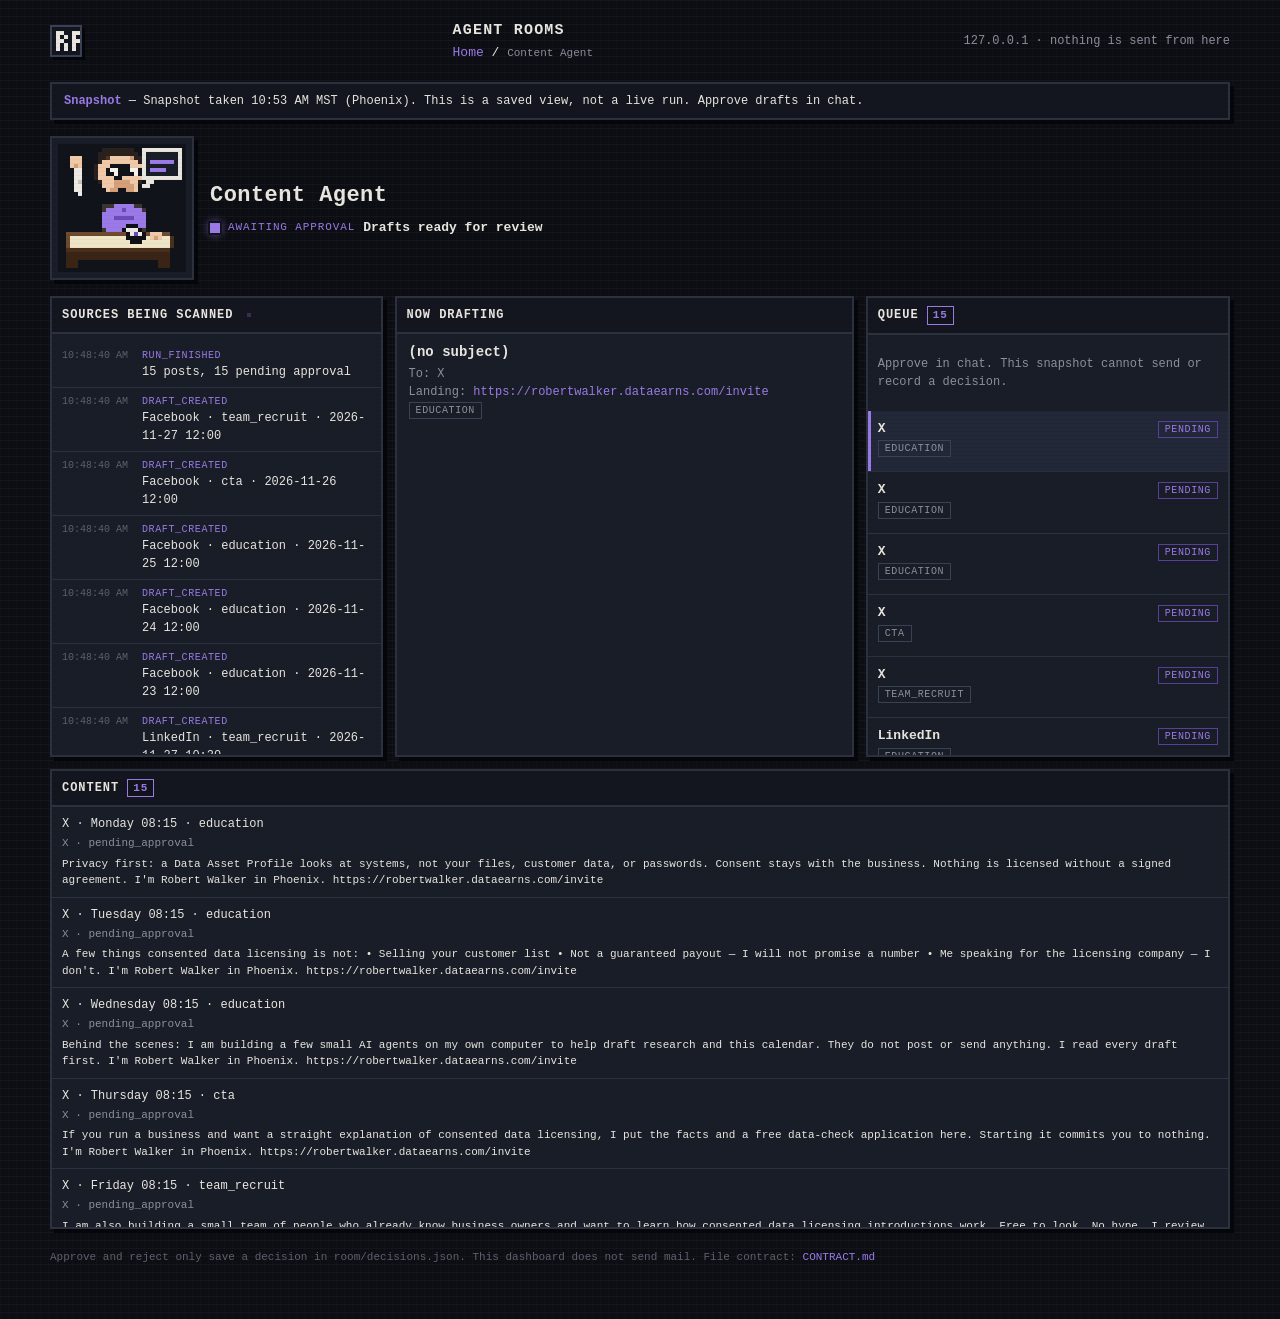
==== commit 38b2a60b: "Update Agent Rooms snapshot" ====
--- a/room/content.html
+++ b/room/content.html
@@ -84,8 +84,8 @@
   </div>
   <script>
 window.__AGENT_ROOMS_STATIC__ = true;
-window.__SNAPSHOT_LABEL__ = "Snapshot taken 10:51 AM MST (Phoenix)";
-window.__ROOM_DATA__ = {"id": "content", "name": "Content Agent", "short": "Creator", "kind": "content", "character": "creator", "accent": "violet", "invite_url": "https://robertwalker.dataearns.com/invite", "blurb": "Drafts a weekly social calendar about real wins and the DataEarners opportunity. Nothing is posted until Robert approves.", "folder_exists": true, "live_wired": true, "live_note": null, "queue_enabled": true, "status": {"state": "awaiting_approval", "current_step": "Drafts ready for review", "current_source": null, "counts": {"sources_scanned": 3, "items_found": 6, "scored": 0, "drafts": 15, "pending": 15}, "last_updated": "2026-11-22T10:48:40-07:00", "error": null, "current_draft_id": null, "inferred": false, "live_wired": true}, "events": [{"ts": "2026-11-22T10:47:25-07:00", "type": "run_started", "detail": "Week of 2026-11-23"}, {"ts": "2026-11-22T10:47:25-07:00", "type": "source_scanned", "source": "[redacted-path]content-agent/platforms.yaml", "detail": "platforms.yaml"}, {"ts": "2026-11-22T10:47:25-07:00", "type": "source_scanned", "source": "[redacted-path]content-agent/topics.yaml", "detail": "6 education topics"}, {"ts": "2026-11-22T10:47:25-07:00", "type": "source_scanned", "source": "[redacted-path]content-agent/wins.md", "detail": "0 completed wins"}, {"ts": "2026-11-22T10:47:25-07:00", "type": "item_found", "source": "topics.yaml", "detail": "What consented data licensing is"}, {"ts": "2026-11-22T10:47:25-07:00", "type": "item_found", "source": "topics.yaml", "detail": "Which businesses qualify"}, {"ts": "2026-11-22T10:47:25-07:00", "type": "item_found", "source": "topics.yaml", "detail": "Privacy and consent"}, {"ts": "2026-11-22T10:47:25-07:00", "type": "item_found", "source": "topics.yaml", "detail": "Common myths"}, {"ts": "2026-11-22T10:47:25-07:00", "type": "item_found", "source": "topics.yaml", "detail": "Behind the scenes of building AI agents"}, {"ts": "2026-11-22T10:47:25-07:00", "type": "item_found", "source": "topics.yaml", "detail": "Phoenix small-business angle"}, {"ts": "2026-11-22T10:47:25-07:00", "type": "draft_created", "detail": "X · education · 2026-11-23 08:15", "draft_id": "616bc861a7bd"}, {"ts": "2026-11-22T10:47:25-07:00", "type": "draft_created", "detail": "X · education · 2026-11-24 08:15", "draft_id": "a0cb4ffbbeb6"}, {"ts": "2026-11-22T10:47:25-07:00", "type": "draft_created", "detail": "X · education · 2026-11-25 08:15", "draft_id": "b09f46d16825"}, {"ts": "2026-11-22T10:47:25-07:00", "type": "draft_created", "detail": "X · cta · 2026-11-26 08:15", "draft_id": "7d0e54160939"}, {"ts": "2026-11-22T10:47:25-07:00", "type": "draft_created", "detail": "X · team_recruit · 2026-11-27 08:15", "draft_id": "16626b46b3b2"}, {"ts": "2026-11-22T10:47:25-07:00", "type": "draft_created", "detail": "LinkedIn · education · 2026-11-23 10:30", "draft_id": "54ac4fff1a37"}, {"ts": "2026-11-22T10:47:25-07:00", "type": "draft_created", "detail": "LinkedIn · education · 2026-11-24 10:30", "draft_id": "07f5b3217349"}, {"ts": "2026-11-22T10:47:25-07:00", "type": "draft_created", "detail": "LinkedIn · education · 2026-11-25 10:30", "draft_id": "e1c354589664"}, {"ts": "2026-11-22T10:47:25-07:00", "type": "draft_created", "detail": "LinkedIn · cta · 2026-11-26 10:30", "draft_id": "bec9c2746849"}, {"ts": "2026-11-22T10:47:25-07:00", "type": "draft_created", "detail": "LinkedIn · team_recruit · 2026-11-27 10:30", "draft_id": "386fc4fc666a"}, {"ts": "2026-11-22T10:47:25-07:00", "type": "draft_created", "detail": "Facebook · education · 2026-11-23 12:00", "draft_id": "017722adc564"}, {"ts": "2026-11-22T10:47:25-07:00", "type": "draft_created", "detail": "Facebook · education · 2026-11-24 12:00", "draft_id": "9d58b1ad2643"}, {"ts": "2026-11-22T10:47:25-07:00", "type": "draft_created", "detail": "Facebook · education · 2026-11-25 12:00", "draft_id": "194040beeae0"}, {"ts": "2026-11-22T10:47:25-07:00", "type": "draft_created", "detail": "Facebook · cta · 2026-11-26 12:00", "draft_id": "fb03e88b3bd7"}, {"ts": "2026-11-22T10:47:25-07:00", "type": "draft_created", "detail": "Facebook · team_recruit · 2026-11-27 12:00", "draft_id": "bef117bb151f"}, {"ts": "2026-11-22T10:47:25-07:00", "type": "run_finished", "detail": "15 posts, 15 pending approval"}, {"ts": "2026-11-22T10:47:47-07:00", "type": "run_started", "detail": "Week of 2026-11-23"}, {"ts": "2026-11-22T10:47:47-07:00", "type": "source_scanned", "source": "[redacted-path]content-agent/platforms.yaml", "detail": "platforms.yaml"}, {"ts": "2026-11-22T10:47:47-07:00", "type": "source_scanned", "source": "[redacted-path]content-agent/topics.yaml", "detail": "6 education topics"}, {"ts": "2026-11-22T10:47:47-07:00", "type": "source_scanned", "source": "[redacted-path]content-agent/wins.md", "detail": "0 completed wins"}, {"ts": "2026-11-22T10:47:47-07:00", "type": "item_found", "source": "topics.yaml", "detail": "What consented data licensing is"}, {"ts": "2026-11-22T10:47:47-07:00", "type": "item_found", "source": "topics.yaml", "detail": "Which businesses qualify"}, {"ts": "2026-11-22T10:47:47-07:00", "type": "item_found", "source": "topics.yaml", "detail": "Privacy and consent"}, {"ts": "2026-11-22T10:47:47-07:00", "type": "item_found", "source": "topics.yaml", "detail": "Common myths"}, {"ts": "2026-11-22T10:47:47-07:00", "type": "item_found", "source": "topics.yaml", "detail": "Behind the scenes of building AI agents"}, {"ts": "2026-11-22T10:47:47-07:00", "type": "item_found", "source": "topics.yaml", "detail": "Phoenix small-business angle"}, {"ts": "2026-11-22T10:47:47-07:00", "type": "draft_created", "detail": "X · education · 2026-11-23 08:15", "draft_id": "616bc861a7bd"}, {"ts": "2026-11-22T10:47:47-07:00", "type": "draft_created", "detail": "X · education · 2026-11-24 08:15", "draft_id": "a0cb4ffbbeb6"}, {"ts": "2026-11-22T10:47:47-07:00", "type": "draft_created", "detail": "X · education · 2026-11-25 08:15", "draft_id": "b09f46d16825"}, {"ts": "2026-11-22T10:47:47-07:00", "type": "draft_created", "detail": "X · cta · 2026-11-26 08:15", "draft_id": "7d0e54160939"}, {"ts": "2026-11-22T10:47:47-07:00", "type": "draft_created", "detail": "X · team_recruit · 2026-11-27 08:15", "draft_id": "16626b46b3b2"}, {"ts": "2026-11-22T10:47:47-07:00", "type": "draft_created", "detail": "LinkedIn · education · 2026-11-23 10:30", "draft_id": "54ac4fff1a37"}, {"ts": "2026-11-22T10:47:47-07:00", "type": "draft_created", "detail": "LinkedIn · education · 2026-11-24 10:30", "draft_id": "07f5b3217349"}, {"ts": "2026-11-22T10:47:47-07:00", "type": "draft_created", "detail": "LinkedIn · education · 2026-11-25 10:30", "draft_id": "e1c354589664"}, {"ts": "2026-11-22T10:47:47-07:00", "type": "draft_created", "detail": "LinkedIn · cta · 2026-11-26 10:30", "draft_id": "bec9c2746849"}, {"ts": "2026-11-22T10:47:47-07:00", "type": "draft_created", "detail": "LinkedIn · team_recruit · 2026-11-27 10:30", "draft_id": "386fc4fc666a"}, {"ts": "2026-11-22T10:47:47-07:00", "type": "draft_created", "detail": "Facebook · education · 2026-11-23 12:00", "draft_id": "017722adc564"}, {"ts": "2026-11-22T10:47:47-07:00", "type": "draft_created", "detail": "Facebook · education · 2026-11-24 12:00", "draft_id": "9d58b1ad2643"}, {"ts": "2026-11-22T10:47:47-07:00", "type": "draft_created", "detail": "Facebook · education · 2026-11-25 12:00", "draft_id": "194040beeae0"}, {"ts": "2026-11-22T10:47:47-07:00", "type": "draft_created", "detail": "Facebook · cta · 2026-11-26 12:00", "draft_id": "fb03e88b3bd7"}, {"ts": "2026-11-22T10:47:47-07:00", "type": "draft_created", "detail": "Facebook · team_recruit · 2026-11-27 12:00", "draft_id": "bef117bb151f"}, {"ts": "2026-11-22T10:47:47-07:00", "type": "run_finished", "detail": "15 posts, 15 pending approval"}, {"ts": "2026-11-22T10:48:40-07:00", "type": "run_started", "detail": "Week of 2026-11-23"}, {"ts": "2026-11-22T10:48:40-07:00", "type": "source_scanned", "source": "[redacted-path]content-agent/platforms.yaml", "detail": "platforms.yaml"}, {"ts": "2026-11-22T10:48:40-07:00", "type": "source_scanned", "source": "[redacted-path]content-agent/topics.yaml", "detail": "6 education topics"}, {"ts": "2026-11-22T10:48:40-07:00", "type": "source_scanned", "source": "[redacted-path]content-agent/wins.md", "detail": "0 completed wins"}, {"ts": "2026-11-22T10:48:40-07:00", "type": "item_found", "source": "topics.yaml", "detail": "What consented data licensing is"}, {"ts": "2026-11-22T10:48:40-07:00", "type": "item_found", "source": "topics.yaml", "detail": "Which businesses qualify"}, {"ts": "2026-11-22T10:48:40-07:00", "type": "item_found", "source": "topics.yaml", "detail": "Privacy and consent"}, {"ts": "2026-11-22T10:48:40-07:00", "type": "item_found", "source": "topics.yaml", "detail": "Common myths"}, {"ts": "2026-11-22T10:48:40-07:00", "type": "item_found", "source": "topics.yaml", "detail": "Behind the scenes of building AI agents"}, {"ts": "2026-11-22T10:48:40-07:00", "type": "item_found", "source": "topics.yaml", "detail": "Phoenix small-business angle"}, {"ts": "2026-11-22T10:48:40-07:00", "type": "draft_created", "detail": "X · education · 2026-11-23 08:15", "draft_id": "616bc861a7bd"}, {"ts": "2026-11-22T10:48:40-07:00", "type": "draft_created", "detail": "X · education · 2026-11-24 08:15", "draft_id": "a0cb4ffbbeb6"}, {"ts": "2026-11-22T10:48:40-07:00", "type": "draft_created", "detail": "X · education · 2026-11-25 08:15", "draft_id": "b09f46d16825"}, {"ts": "2026-11-22T10:48:40-07:00", "type": "draft_created", "detail": "X · cta · 2026-11-26 08:15", "draft_id": "7d0e54160939"}, {"ts": "2026-11-22T10:48:40-07:00", "type": "draft_created", "detail": "X · team_recruit · 2026-11-27 08:15", "draft_id": "16626b46b3b2"}, {"ts": "2026-11-22T10:48:40-07:00", "type": "draft_created", "detail": "LinkedIn · education · 2026-11-23 10:30", "draft_id": "54ac4fff1a37"}, {"ts": "2026-11-22T10:48:40-07:00", "type": "draft_created", "detail": "LinkedIn · education · 2026-11-24 10:30", "draft_id": "07f5b3217349"}, {"ts": "2026-11-22T10:48:40-07:00", "type": "draft_created", "detail": "LinkedIn · education · 2026-11-25 10:30", "draft_id": "e1c354589664"}, {"ts": "2026-11-22T10:48:40-07:00", "type": "draft_created", "detail": "LinkedIn · cta · 2026-11-26 10:30", "draft_id": "bec9c2746849"}, {"ts": "2026-11-22T10:48:40-07:00", "type": "draft_created", "detail": "LinkedIn · team_recruit · 2026-11-27 10:30", "draft_id": "386fc4fc666a"}, {"ts": "2026-11-22T10:48:40-07:00", "type": "draft_created", "detail": "Facebook · education · 2026-11-23 12:00", "draft_id": "017722adc564"}, {"ts": "2026-11-22T10:48:40-07:00", "type": "draft_created", "detail": "Facebook · education · 2026-11-24 12:00", "draft_id": "9d58b1ad2643"}, {"ts": "2026-11-22T10:48:40-07:00", "type": "draft_created", "detail": "Facebook · education · 2026-11-25 12:00", "draft_id": "194040beeae0"}, {"ts": "2026-11-22T10:48:40-07:00", "type": "draft_created", "detail": "Facebook · cta · 2026-11-26 12:00", "draft_id": "fb03e88b3bd7"}, {"ts": "2026-11-22T10:48:40-07:00", "type": "draft_created", "detail": "Facebook · team_recruit · 2026-11-27 12:00", "draft_id": "bef117bb151f"}, {"ts": "2026-11-22T10:48:40-07:00", "type": "run_finished", "detail": "15 posts, 15 pending approval"}], "drafts": [{"id": "616bc861a7bd", "to_name": "X", "subject": null, "landing_url": "https://robertwalker.dataearns.com/invite", "opportunity": null, "opportunity_url": null, "message_type": "education", "decision": null, "decision_at": null}, {"id": "a0cb4ffbbeb6", "to_name": "X", "subject": null, "landing_url": "https://robertwalker.dataearns.com/invite", "opportunity": null, "opportunity_url": null, "message_type": "education", "decision": null, "decision_at": null}, {"id": "b09f46d16825", "to_name": "X", "subject": null, "landing_url": "https://robertwalker.dataearns.com/invite", "opportunity": null, "opportunity_url": null, "message_type": "education", "decision": null, "decision_at": null}, {"id": "7d0e54160939", "to_name": "X", "subject": null, "landing_url": "https://robertwalker.dataearns.com/invite", "opportunity": null, "opportunity_url": null, "message_type": "cta", "decision": null, "decision_at": null}, {"id": "16626b46b3b2", "to_name": "X", "subject": null, "landing_url": "https://robertwalker.dataearners.com/invite", "opportunity": null, "opportunity_url": null, "message_type": "team_recruit", "decision": null, "decision_at": null}, {"id": "54ac4fff1a37", "to_name": "LinkedIn", "subject": null, "landing_url": "https://robertwalker.dataearns.com/invite", "opportunity": null, "opportunity_url": null, "message_type": "education", "decision": null, "decision_at": null}, {"id": "07f5b3217349", "to_name": "LinkedIn", "subject": null, "landing_url": "https://robertwalker.dataearns.com/invite", "opportunity": null, "opportunity_url": null, "message_type": "education", "decision": null, "decision_at": null}, {"id": "e1c354589664", "to_name": "LinkedIn", "subject": null, "landing_url": "https://robertwalker.dataearns.com/invite", "opportunity": null, "opportunity_url": null, "message_type": "education", "decision": null, "decision_at": null}, {"id": "bec9c2746849", "to_name": "LinkedIn", "subject": null, "landing_url": "https://robertwalker.dataearns.com/invite", "opportunity": null, "opportunity_url": null, "message_type": "cta", "decision": null, "decision_at": null}, {"id": "386fc4fc666a", "to_name": "LinkedIn", "subject": null, "landing_url": "https://robertwalker.dataearners.com/invite", "opportunity": null, "opportunity_url": null, "message_type": "team_recruit", "decision": null, "decision_at": null}, {"id": "017722adc564", "to_name": "Facebook", "subject": null, "landing_url": "https://robertwalker.dataearns.com/invite", "opportunity": null, "opportunity_url": null, "message_type": "education", "decision": null, "decision_at": null}, {"id": "9d58b1ad2643", "to_name": "Facebook", "subject": null, "landing_url": "https://robertwalker.dataearns.com/invite", "opportunity": null, "opportunity_url": null, "message_type": "education", "decision": null, "decision_at": null}, {"id": "194040beeae0", "to_name": "Facebook", "subject": null, "landing_url": "https://robertwalker.dataearns.com/invite", "opportunity": null, "opportunity_url": null, "message_type": "education", "decision": null, "decision_at": null}, {"id": "fb03e88b3bd7", "to_name": "Facebook", "subject": null, "landing_url": "https://robertwalker.dataearns.com/invite", "opportunity": null, "opportunity_url": null, "message_type": "cta", "decision": null, "decision_at": null}, {"id": "bef117bb151f", "to_name": "Facebook", "subject": null, "landing_url": "https://robertwalker.dataearners.com/invite", "opportunity": null, "opportunity_url": null, "message_type": "team_recruit", "decision": null, "decision_at": null}], "opportunities": [], "businesses": [], "candidates": [], "leads": [], "content": [{"id": "616bc861a7bd", "name": "X · Monday 08:15 · education", "title": "X · Monday 08:15 · education", "channel": "X", "status": "pending_approval", "url": "https://robertwalker.dataearns.com/invite", "summary": "Privacy first: a Data Asset Profile looks at systems, not your files, customer data, or passwords.\n\nConsent stays with the business. Nothing is licensed without a signed agreement.\n\nI'm Robert Walker in Phoenix.\nhttps://robertwalker.dataearns.com/invite"}, {"id": "a0cb4ffbbeb6", "name": "X · Tuesday 08:15 · education", "title": "X · Tuesday 08:15 · education", "channel": "X", "status": "pending_approval", "url": "https://robertwalker.dataearns.com/invite", "summary": "A few things consented data licensing is not:\n• Selling your customer list\n• Not a guaranteed payout — I will not promise a number\n• Me speaking for the licensing company — I don't.\n\nI'm Robert Walker in Phoenix.\nhttps://robertwalker.dataearns.com/invite"}, {"id": "b09f46d16825", "name": "X · Wednesday 08:15 · education", "title": "X · Wednesday 08:15 · education", "channel": "X", "status": "pending_approval", "url": "https://robertwalker.dataearns.com/invite", "summary": "Behind the scenes: I am building a few small AI agents on my own computer to help draft research and this calendar.\n\nThey do not post or send anything. I read every draft first.\n\nI'm Robert Walker in Phoenix.\nhttps://robertwalker.dataearns.com/invite"}, {"id": "7d0e54160939", "name": "X · Thursday 08:15 · cta", "title": "X · Thursday 08:15 · cta", "channel": "X", "status": "pending_approval", "url": "https://robertwalker.dataearns.com/invite", "summary": "If you run a business and want a straight explanation of consented data licensing, I put the facts and a free data-check application here.\n\nStarting it commits you to nothing.\n\nI'm Robert Walker in Phoenix.\nhttps://robertwalker.dataearns.com/invite"}, {"id": "16626b46b3b2", "name": "X · Friday 08:15 · team_recruit", "title": "X · Friday 08:15 · team_recruit", "channel": "X", "status": "pending_approval", "url": "https://robertwalker.dataearners.com/invite", "summary": "I am also building a small team of people who already know business owners and want to learn how consented data licensing introductions work.\n\nFree to look. No hype. I review the work with you.\n\nI'm Robert Walker in Phoenix.\nhttps://robertwalker.dataearners.com/invite"}, {"id": "54ac4fff1a37", "name": "LinkedIn · Monday 10:30 · education", "title": "LinkedIn · Monday 10:30 · education", "channel": "LinkedIn", "status": "pending_approval", "url": "https://robertwalker.dataearns.com/invite", "summary": "A word on privacy and consent, because this should be clear up front.\n\nA Data Asset Profile looks at systems — not at a company's files, customer data, or passwords. Starting a free profile does not give anyone access to the company's records. Consent belongs to the business. Not"}, {"id": "07f5b3217349", "name": "LinkedIn · Tuesday 10:30 · education", "title": "LinkedIn · Tuesday 10:30 · education", "channel": "LinkedIn", "status": "pending_approval", "url": "https://robertwalker.dataearns.com/invite", "summary": "A few myths I hear about consented data licensing, stated plainly:\n\nIt is not selling a customer list.\nIt is not a guaranteed payout, and I will not promise a number.\nI am an independent DataEarners Team member. I do not speak for the licensing company, and they have not asked me"}, {"id": "e1c354589664", "name": "LinkedIn · Wednesday 10:30 · education", "title": "LinkedIn · Wednesday 10:30 · education", "channel": "LinkedIn", "status": "pending_approval", "url": "https://robertwalker.dataearns.com/invite", "summary": "A behind-the-scenes note on the AI agents I am building.\n\nI am putting a few small agents on my own computer to help draft research, messages, and this content calendar. They do not post or send anything. I read every draft first. That approval step matters: an agent can write a"}, {"id": "bec9c2746849", "name": "LinkedIn · Thursday 10:30 · cta", "title": "LinkedIn · Thursday 10:30 · cta", "channel": "LinkedIn", "status": "pending_approval", "url": "https://robertwalker.dataearns.com/invite", "summary": "If you run a business and want a straight explanation of consented data licensing, I have a page with the facts and a short application for a free data check.\n\nThe application is how a company sees whether it may be a fit. Starting it, or requesting an offer, commits you to nothi"}, {"id": "386fc4fc666a", "name": "LinkedIn · Friday 10:30 · team_recruit", "title": "LinkedIn · Friday 10:30 · team_recruit", "channel": "LinkedIn", "status": "pending_approval", "url": "https://robertwalker.dataearners.com/invite", "summary": "A note for people who already have a network of business owners.\n\nI am building a small DataEarners team. The work is introductions: helping a business learn about consented data licensing and, if they choose, start a free profile. It is free to look at the invite and there is no"}, {"id": "017722adc564", "name": "Facebook · Monday 12:00 · education", "title": "Facebook · Monday 12:00 · education", "channel": "Facebook", "status": "pending_approval", "url": "https://robertwalker.dataearns.com/invite", "summary": "I'm Robert Walker, a DataEarners Team member in Phoenix, AZ.\n\nOn privacy: the free profile looks at systems, not at your files, customer data, or passwords. You are not handing anyone the keys to the shop.\n\nConsent stays with the business. Nothing is licensed unless there is a si"}, {"id": "9d58b1ad2643", "name": "Facebook · Tuesday 12:00 · education", "title": "Facebook · Tuesday 12:00 · education", "channel": "Facebook", "status": "pending_approval", "url": "https://robertwalker.dataearns.com/invite", "summary": "I'm Robert Walker, a DataEarners Team member in Phoenix, AZ.\n\nLet me clear up a few myths. This is not selling your customer list. It is not a guaranteed check — I will not promise a number. And I do not speak for the licensing company; they have not asked me to.\n\nLooking at the"}, {"id": "194040beeae0", "name": "Facebook · Wednesday 12:00 · education", "title": "Facebook · Wednesday 12:00 · education", "channel": "Facebook", "status": "pending_approval", "url": "https://robertwalker.dataearns.com/invite", "summary": "I'm Robert Walker, a DataEarners Team member in Phoenix, AZ.\n\nA quick behind-the-scenes note. I am building a few small AI agents on my own computer to help draft research and posts like this. They do not publish anything on their own. I read every draft before it can go out.\n\nTh"}, {"id": "fb03e88b3bd7", "name": "Facebook · Thursday 12:00 · cta", "title": "Facebook · Thursday 12:00 · cta", "channel": "Facebook", "status": "pending_approval", "url": "https://robertwalker.dataearns.com/invite", "summary": "I'm Robert Walker, a DataEarners Team member in Phoenix, AZ.\n\nIf you own a business and want the facts on consented data licensing — including a short application for a free data check — I put them on one page. Starting the application does not commit you to a deal. I will not pr"}, {"id": "bef117bb151f", "name": "Facebook · Friday 12:00 · team_recruit", "title": "Facebook · Friday 12:00 · team_recruit", "channel": "Facebook", "status": "pending_approval", "url": "https://robertwalker.dataearners.com/invite", "summary": "I'm Robert Walker, a DataEarners Team member in Phoenix, AZ.\n\nI am also building a small team. If you already know business owners and want to learn how introductions to consented data licensing work, the invite is free to look at and nothing has to be purchased to join.\n\nI will"}], "merch": [], "income": {"totals": [], "items": []}, "panels": [{"type": "content", "title": "Content", "items": [{"id": "616bc861a7bd", "name": "X · Monday 08:15 · education", "title": "X · Monday 08:15 · education", "channel": "X", "status": "pending_approval", "url": "https://robertwalker.dataearns.com/invite", "summary": "Privacy first: a Data Asset Profile looks at systems, not your files, customer data, or passwords.\n\nConsent stays with the business. Nothing is licensed without a signed agreement.\n\nI'm Robert Walker in Phoenix.\nhttps://robertwalker.dataearns.com/invite"}, {"id": "a0cb4ffbbeb6", "name": "X · Tuesday 08:15 · education", "title": "X · Tuesday 08:15 · education", "channel": "X", "status": "pending_approval", "url": "https://robertwalker.dataearns.com/invite", "summary": "A few things consented data licensing is not:\n• Selling your customer list\n• Not a guaranteed payout — I will not promise a number\n• Me speaking for the licensing company — I don't.\n\nI'm Robert Walker in Phoenix.\nhttps://robertwalker.dataearns.com/invite"}, {"id": "b09f46d16825", "name": "X · Wednesday 08:15 · education", "title": "X · Wednesday 08:15 · education", "channel": "X", "status": "pending_approval", "url": "https://robertwalker.dataearns.com/invite", "summary": "Behind the scenes: I am building a few small AI agents on my own computer to help draft research and this calendar.\n\nThey do not post or send anything. I read every draft first.\n\nI'm Robert Walker in Phoenix.\nhttps://robertwalker.dataearns.com/invite"}, {"id": "7d0e54160939", "name": "X · Thursday 08:15 · cta", "title": "X · Thursday 08:15 · cta", "channel": "X", "status": "pending_approval", "url": "https://robertwalker.dataearns.com/invite", "summary": "If you run a business and want a straight explanation of consented data licensing, I put the facts and a free data-check application here.\n\nStarting it commits you to nothing.\n\nI'm Robert Walker in Phoenix.\nhttps://robertwalker.dataearns.com/invite"}, {"id": "16626b46b3b2", "name": "X · Friday 08:15 · team_recruit", "title": "X · Friday 08:15 · team_recruit", "channel": "X", "status": "pending_approval", "url": "https://robertwalker.dataearners.com/invite", "summary": "I am also building a small team of people who already know business owners and want to learn how consented data licensing introductions work.\n\nFree to look. No hype. I review the work with you.\n\nI'm Robert Walker in Phoenix.\nhttps://robertwalker.dataearners.com/invite"}, {"id": "54ac4fff1a37", "name": "LinkedIn · Monday 10:30 · education", "title": "LinkedIn · Monday 10:30 · education", "channel": "LinkedIn", "status": "pending_approval", "url": "https://robertwalker.dataearns.com/invite", "summary": "A word on privacy and consent, because this should be clear up front.\n\nA Data Asset Profile looks at systems — not at a company's files, customer data, or passwords. Starting a free profile does not give anyone access to the company's records. Consent belongs to the business. Not"}, {"id": "07f5b3217349", "name": "LinkedIn · Tuesday 10:30 · education", "title": "LinkedIn · Tuesday 10:30 · education", "channel": "LinkedIn", "status": "pending_approval", "url": "https://robertwalker.dataearns.com/invite", "summary": "A few myths I hear about consented data licensing, stated plainly:\n\nIt is not selling a customer list.\nIt is not a guaranteed payout, and I will not promise a number.\nI am an independent DataEarners Team member. I do not speak for the licensing company, and they have not asked me"}, {"id": "e1c354589664", "name": "LinkedIn · Wednesday 10:30 · education", "title": "LinkedIn · Wednesday 10:30 · education", "channel": "LinkedIn", "status": "pending_approval", "url": "https://robertwalker.dataearns.com/invite", "summary": "A behind-the-scenes note on the AI agents I am building.\n\nI am putting a few small agents on my own computer to help draft research, messages, and this content calendar. They do not post or send anything. I read every draft first. That approval step matters: an agent can write a"}, {"id": "bec9c2746849", "name": "LinkedIn · Thursday 10:30 · cta", "title": "LinkedIn · Thursday 10:30 · cta", "channel": "LinkedIn", "status": "pending_approval", "url": "https://robertwalker.dataearns.com/invite", "summary": "If you run a business and want a straight explanation of consented data licensing, I have a page with the facts and a short application for a free data check.\n\nThe application is how a company sees whether it may be a fit. Starting it, or requesting an offer, commits you to nothi"}, {"id": "386fc4fc666a", "name": "LinkedIn · Friday 10:30 · team_recruit", "title": "LinkedIn · Friday 10:30 · team_recruit", "channel": "LinkedIn", "status": "pending_approval", "url": "https://robertwalker.dataearners.com/invite", "summary": "A note for people who already have a network of business owners.\n\nI am building a small DataEarners team. The work is introductions: helping a business learn about consented data licensing and, if they choose, start a free profile. It is free to look at the invite and there is no"}, {"id": "017722adc564", "name": "Facebook · Monday 12:00 · education", "title": "Facebook · Monday 12:00 · education", "channel": "Facebook", "status": "pending_approval", "url": "https://robertwalker.dataearns.com/invite", "summary": "I'm Robert Walker, a DataEarners Team member in Phoenix, AZ.\n\nOn privacy: the free profile looks at systems, not at your files, customer data, or passwords. You are not handing anyone the keys to the shop.\n\nConsent stays with the business. Nothing is licensed unless there is a si"}, {"id": "9d58b1ad2643", "name": "Facebook · Tuesday 12:00 · education", "title": "Facebook · Tuesday 12:00 · education", "channel": "Facebook", "status": "pending_approval", "url": "https://robertwalker.dataearns.com/invite", "summary": "I'm Robert Walker, a DataEarners Team member in Phoenix, AZ.\n\nLet me clear up a few myths. This is not selling your customer list. It is not a guaranteed check — I will not promise a number. And I do not speak for the licensing company; they have not asked me to.\n\nLooking at the"}, {"id": "194040beeae0", "name": "Facebook · Wednesday 12:00 · education", "title": "Facebook · Wednesday 12:00 · education", "channel": "Facebook", "status": "pending_approval", "url": "https://robertwalker.dataearns.com/invite", "summary": "I'm Robert Walker, a DataEarners Team member in Phoenix, AZ.\n\nA quick behind-the-scenes note. I am building a few small AI agents on my own computer to help draft research and posts like this. They do not publish anything on their own. I read every draft before it can go out.\n\nTh"}, {"id": "fb03e88b3bd7", "name": "Facebook · Thursday 12:00 · cta", "title": "Facebook · Thursday 12:00 · cta", "channel": "Facebook", "status": "pending_approval", "url": "https://robertwalker.dataearns.com/invite", "summary": "I'm Robert Walker, a DataEarners Team member in Phoenix, AZ.\n\nIf you own a business and want the facts on consented data licensing — including a short application for a free data check — I put them on one page. Starting the application does not commit you to a deal. I will not pr"}, {"id": "bef117bb151f", "name": "Facebook · Friday 12:00 · team_recruit", "title": "Facebook · Friday 12:00 · team_recruit", "channel": "Facebook", "status": "pending_approval", "url": "https://robertwalker.dataearners.com/invite", "summary": "I'm Robert Walker, a DataEarners Team member in Phoenix, AZ.\n\nI am also building a small team. If you already know business owners and want to learn how introductions to consented data licensing work, the invite is free to look at and nothing has to be purchased to join.\n\nI will"}]}], "run": {"available": false, "running": false, "detected_command": null, "note": "Snapshot only — run the agent from the local dashboard."}, "badges": [{"label": "15 items", "value": "15"}, {"label": "15 drafts", "value": "15"}, {"label": "15 pending", "value": "15"}], "snapshot_label": "Snapshot taken 10:51 AM MST (Phoenix)", "snapshot_taken": "2026-11-22T10:51:44-07:00"};
+window.__SNAPSHOT_LABEL__ = "Snapshot taken 10:53 AM MST (Phoenix)";
+window.__ROOM_DATA__ = {"id": "content", "name": "Content Agent", "short": "Creator", "kind": "content", "character": "creator", "accent": "violet", "invite_url": "https://robertwalker.dataearns.com/invite", "blurb": "Drafts a weekly social calendar about real wins and the DataEarners opportunity. Nothing is posted until Robert approves.", "folder_exists": true, "live_wired": true, "live_note": null, "queue_enabled": true, "status": {"state": "awaiting_approval", "current_step": "Drafts ready for review", "current_source": null, "counts": {"sources_scanned": 3, "items_found": 6, "scored": 0, "drafts": 15, "pending": 15}, "last_updated": "2026-11-22T10:48:40-07:00", "error": null, "current_draft_id": null, "inferred": false, "live_wired": true}, "events": [{"ts": "2026-11-22T10:47:25-07:00", "type": "run_started", "detail": "Week of 2026-11-23"}, {"ts": "2026-11-22T10:47:25-07:00", "type": "source_scanned", "source": "[redacted-path]content-agent/platforms.yaml", "detail": "platforms.yaml"}, {"ts": "2026-11-22T10:47:25-07:00", "type": "source_scanned", "source": "[redacted-path]content-agent/topics.yaml", "detail": "6 education topics"}, {"ts": "2026-11-22T10:47:25-07:00", "type": "source_scanned", "source": "[redacted-path]content-agent/wins.md", "detail": "0 completed wins"}, {"ts": "2026-11-22T10:47:25-07:00", "type": "item_found", "source": "topics.yaml", "detail": "What consented data licensing is"}, {"ts": "2026-11-22T10:47:25-07:00", "type": "item_found", "source": "topics.yaml", "detail": "Which businesses qualify"}, {"ts": "2026-11-22T10:47:25-07:00", "type": "item_found", "source": "topics.yaml", "detail": "Privacy and consent"}, {"ts": "2026-11-22T10:47:25-07:00", "type": "item_found", "source": "topics.yaml", "detail": "Common myths"}, {"ts": "2026-11-22T10:47:25-07:00", "type": "item_found", "source": "topics.yaml", "detail": "Behind the scenes of building AI agents"}, {"ts": "2026-11-22T10:47:25-07:00", "type": "item_found", "source": "topics.yaml", "detail": "Phoenix small-business angle"}, {"ts": "2026-11-22T10:47:25-07:00", "type": "draft_created", "detail": "X · education · 2026-11-23 08:15", "draft_id": "616bc861a7bd"}, {"ts": "2026-11-22T10:47:25-07:00", "type": "draft_created", "detail": "X · education · 2026-11-24 08:15", "draft_id": "a0cb4ffbbeb6"}, {"ts": "2026-11-22T10:47:25-07:00", "type": "draft_created", "detail": "X · education · 2026-11-25 08:15", "draft_id": "b09f46d16825"}, {"ts": "2026-11-22T10:47:25-07:00", "type": "draft_created", "detail": "X · cta · 2026-11-26 08:15", "draft_id": "7d0e54160939"}, {"ts": "2026-11-22T10:47:25-07:00", "type": "draft_created", "detail": "X · team_recruit · 2026-11-27 08:15", "draft_id": "16626b46b3b2"}, {"ts": "2026-11-22T10:47:25-07:00", "type": "draft_created", "detail": "LinkedIn · education · 2026-11-23 10:30", "draft_id": "54ac4fff1a37"}, {"ts": "2026-11-22T10:47:25-07:00", "type": "draft_created", "detail": "LinkedIn · education · 2026-11-24 10:30", "draft_id": "07f5b3217349"}, {"ts": "2026-11-22T10:47:25-07:00", "type": "draft_created", "detail": "LinkedIn · education · 2026-11-25 10:30", "draft_id": "e1c354589664"}, {"ts": "2026-11-22T10:47:25-07:00", "type": "draft_created", "detail": "LinkedIn · cta · 2026-11-26 10:30", "draft_id": "bec9c2746849"}, {"ts": "2026-11-22T10:47:25-07:00", "type": "draft_created", "detail": "LinkedIn · team_recruit · 2026-11-27 10:30", "draft_id": "386fc4fc666a"}, {"ts": "2026-11-22T10:47:25-07:00", "type": "draft_created", "detail": "Facebook · education · 2026-11-23 12:00", "draft_id": "017722adc564"}, {"ts": "2026-11-22T10:47:25-07:00", "type": "draft_created", "detail": "Facebook · education · 2026-11-24 12:00", "draft_id": "9d58b1ad2643"}, {"ts": "2026-11-22T10:47:25-07:00", "type": "draft_created", "detail": "Facebook · education · 2026-11-25 12:00", "draft_id": "194040beeae0"}, {"ts": "2026-11-22T10:47:25-07:00", "type": "draft_created", "detail": "Facebook · cta · 2026-11-26 12:00", "draft_id": "fb03e88b3bd7"}, {"ts": "2026-11-22T10:47:25-07:00", "type": "draft_created", "detail": "Facebook · team_recruit · 2026-11-27 12:00", "draft_id": "bef117bb151f"}, {"ts": "2026-11-22T10:47:25-07:00", "type": "run_finished", "detail": "15 posts, 15 pending approval"}, {"ts": "2026-11-22T10:47:47-07:00", "type": "run_started", "detail": "Week of 2026-11-23"}, {"ts": "2026-11-22T10:47:47-07:00", "type": "source_scanned", "source": "[redacted-path]content-agent/platforms.yaml", "detail": "platforms.yaml"}, {"ts": "2026-11-22T10:47:47-07:00", "type": "source_scanned", "source": "[redacted-path]content-agent/topics.yaml", "detail": "6 education topics"}, {"ts": "2026-11-22T10:47:47-07:00", "type": "source_scanned", "source": "[redacted-path]content-agent/wins.md", "detail": "0 completed wins"}, {"ts": "2026-11-22T10:47:47-07:00", "type": "item_found", "source": "topics.yaml", "detail": "What consented data licensing is"}, {"ts": "2026-11-22T10:47:47-07:00", "type": "item_found", "source": "topics.yaml", "detail": "Which businesses qualify"}, {"ts": "2026-11-22T10:47:47-07:00", "type": "item_found", "source": "topics.yaml", "detail": "Privacy and consent"}, {"ts": "2026-11-22T10:47:47-07:00", "type": "item_found", "source": "topics.yaml", "detail": "Common myths"}, {"ts": "2026-11-22T10:47:47-07:00", "type": "item_found", "source": "topics.yaml", "detail": "Behind the scenes of building AI agents"}, {"ts": "2026-11-22T10:47:47-07:00", "type": "item_found", "source": "topics.yaml", "detail": "Phoenix small-business angle"}, {"ts": "2026-11-22T10:47:47-07:00", "type": "draft_created", "detail": "X · education · 2026-11-23 08:15", "draft_id": "616bc861a7bd"}, {"ts": "2026-11-22T10:47:47-07:00", "type": "draft_created", "detail": "X · education · 2026-11-24 08:15", "draft_id": "a0cb4ffbbeb6"}, {"ts": "2026-11-22T10:47:47-07:00", "type": "draft_created", "detail": "X · education · 2026-11-25 08:15", "draft_id": "b09f46d16825"}, {"ts": "2026-11-22T10:47:47-07:00", "type": "draft_created", "detail": "X · cta · 2026-11-26 08:15", "draft_id": "7d0e54160939"}, {"ts": "2026-11-22T10:47:47-07:00", "type": "draft_created", "detail": "X · team_recruit · 2026-11-27 08:15", "draft_id": "16626b46b3b2"}, {"ts": "2026-11-22T10:47:47-07:00", "type": "draft_created", "detail": "LinkedIn · education · 2026-11-23 10:30", "draft_id": "54ac4fff1a37"}, {"ts": "2026-11-22T10:47:47-07:00", "type": "draft_created", "detail": "LinkedIn · education · 2026-11-24 10:30", "draft_id": "07f5b3217349"}, {"ts": "2026-11-22T10:47:47-07:00", "type": "draft_created", "detail": "LinkedIn · education · 2026-11-25 10:30", "draft_id": "e1c354589664"}, {"ts": "2026-11-22T10:47:47-07:00", "type": "draft_created", "detail": "LinkedIn · cta · 2026-11-26 10:30", "draft_id": "bec9c2746849"}, {"ts": "2026-11-22T10:47:47-07:00", "type": "draft_created", "detail": "LinkedIn · team_recruit · 2026-11-27 10:30", "draft_id": "386fc4fc666a"}, {"ts": "2026-11-22T10:47:47-07:00", "type": "draft_created", "detail": "Facebook · education · 2026-11-23 12:00", "draft_id": "017722adc564"}, {"ts": "2026-11-22T10:47:47-07:00", "type": "draft_created", "detail": "Facebook · education · 2026-11-24 12:00", "draft_id": "9d58b1ad2643"}, {"ts": "2026-11-22T10:47:47-07:00", "type": "draft_created", "detail": "Facebook · education · 2026-11-25 12:00", "draft_id": "194040beeae0"}, {"ts": "2026-11-22T10:47:47-07:00", "type": "draft_created", "detail": "Facebook · cta · 2026-11-26 12:00", "draft_id": "fb03e88b3bd7"}, {"ts": "2026-11-22T10:47:47-07:00", "type": "draft_created", "detail": "Facebook · team_recruit · 2026-11-27 12:00", "draft_id": "bef117bb151f"}, {"ts": "2026-11-22T10:47:47-07:00", "type": "run_finished", "detail": "15 posts, 15 pending approval"}, {"ts": "2026-11-22T10:48:40-07:00", "type": "run_started", "detail": "Week of 2026-11-23"}, {"ts": "2026-11-22T10:48:40-07:00", "type": "source_scanned", "source": "[redacted-path]content-agent/platforms.yaml", "detail": "platforms.yaml"}, {"ts": "2026-11-22T10:48:40-07:00", "type": "source_scanned", "source": "[redacted-path]content-agent/topics.yaml", "detail": "6 education topics"}, {"ts": "2026-11-22T10:48:40-07:00", "type": "source_scanned", "source": "[redacted-path]content-agent/wins.md", "detail": "0 completed wins"}, {"ts": "2026-11-22T10:48:40-07:00", "type": "item_found", "source": "topics.yaml", "detail": "What consented data licensing is"}, {"ts": "2026-11-22T10:48:40-07:00", "type": "item_found", "source": "topics.yaml", "detail": "Which businesses qualify"}, {"ts": "2026-11-22T10:48:40-07:00", "type": "item_found", "source": "topics.yaml", "detail": "Privacy and consent"}, {"ts": "2026-11-22T10:48:40-07:00", "type": "item_found", "source": "topics.yaml", "detail": "Common myths"}, {"ts": "2026-11-22T10:48:40-07:00", "type": "item_found", "source": "topics.yaml", "detail": "Behind the scenes of building AI agents"}, {"ts": "2026-11-22T10:48:40-07:00", "type": "item_found", "source": "topics.yaml", "detail": "Phoenix small-business angle"}, {"ts": "2026-11-22T10:48:40-07:00", "type": "draft_created", "detail": "X · education · 2026-11-23 08:15", "draft_id": "616bc861a7bd"}, {"ts": "2026-11-22T10:48:40-07:00", "type": "draft_created", "detail": "X · education · 2026-11-24 08:15", "draft_id": "a0cb4ffbbeb6"}, {"ts": "2026-11-22T10:48:40-07:00", "type": "draft_created", "detail": "X · education · 2026-11-25 08:15", "draft_id": "b09f46d16825"}, {"ts": "2026-11-22T10:48:40-07:00", "type": "draft_created", "detail": "X · cta · 2026-11-26 08:15", "draft_id": "7d0e54160939"}, {"ts": "2026-11-22T10:48:40-07:00", "type": "draft_created", "detail": "X · team_recruit · 2026-11-27 08:15", "draft_id": "16626b46b3b2"}, {"ts": "2026-11-22T10:48:40-07:00", "type": "draft_created", "detail": "LinkedIn · education · 2026-11-23 10:30", "draft_id": "54ac4fff1a37"}, {"ts": "2026-11-22T10:48:40-07:00", "type": "draft_created", "detail": "LinkedIn · education · 2026-11-24 10:30", "draft_id": "07f5b3217349"}, {"ts": "2026-11-22T10:48:40-07:00", "type": "draft_created", "detail": "LinkedIn · education · 2026-11-25 10:30", "draft_id": "e1c354589664"}, {"ts": "2026-11-22T10:48:40-07:00", "type": "draft_created", "detail": "LinkedIn · cta · 2026-11-26 10:30", "draft_id": "bec9c2746849"}, {"ts": "2026-11-22T10:48:40-07:00", "type": "draft_created", "detail": "LinkedIn · team_recruit · 2026-11-27 10:30", "draft_id": "386fc4fc666a"}, {"ts": "2026-11-22T10:48:40-07:00", "type": "draft_created", "detail": "Facebook · education · 2026-11-23 12:00", "draft_id": "017722adc564"}, {"ts": "2026-11-22T10:48:40-07:00", "type": "draft_created", "detail": "Facebook · education · 2026-11-24 12:00", "draft_id": "9d58b1ad2643"}, {"ts": "2026-11-22T10:48:40-07:00", "type": "draft_created", "detail": "Facebook · education · 2026-11-25 12:00", "draft_id": "194040beeae0"}, {"ts": "2026-11-22T10:48:40-07:00", "type": "draft_created", "detail": "Facebook · cta · 2026-11-26 12:00", "draft_id": "fb03e88b3bd7"}, {"ts": "2026-11-22T10:48:40-07:00", "type": "draft_created", "detail": "Facebook · team_recruit · 2026-11-27 12:00", "draft_id": "bef117bb151f"}, {"ts": "2026-11-22T10:48:40-07:00", "type": "run_finished", "detail": "15 posts, 15 pending approval"}], "drafts": [{"id": "616bc861a7bd", "to_name": "X", "subject": null, "landing_url": "https://robertwalker.dataearns.com/invite", "opportunity": null, "opportunity_url": null, "message_type": "education", "decision": null, "decision_at": null}, {"id": "a0cb4ffbbeb6", "to_name": "X", "subject": null, "landing_url": "https://robertwalker.dataearns.com/invite", "opportunity": null, "opportunity_url": null, "message_type": "education", "decision": null, "decision_at": null}, {"id": "b09f46d16825", "to_name": "X", "subject": null, "landing_url": "https://robertwalker.dataearns.com/invite", "opportunity": null, "opportunity_url": null, "message_type": "education", "decision": null, "decision_at": null}, {"id": "7d0e54160939", "to_name": "X", "subject": null, "landing_url": "https://robertwalker.dataearns.com/invite", "opportunity": null, "opportunity_url": null, "message_type": "cta", "decision": null, "decision_at": null}, {"id": "16626b46b3b2", "to_name": "X", "subject": null, "landing_url": "https://robertwalker.dataearners.com/invite", "opportunity": null, "opportunity_url": null, "message_type": "team_recruit", "decision": null, "decision_at": null}, {"id": "54ac4fff1a37", "to_name": "LinkedIn", "subject": null, "landing_url": "https://robertwalker.dataearns.com/invite", "opportunity": null, "opportunity_url": null, "message_type": "education", "decision": null, "decision_at": null}, {"id": "07f5b3217349", "to_name": "LinkedIn", "subject": null, "landing_url": "https://robertwalker.dataearns.com/invite", "opportunity": null, "opportunity_url": null, "message_type": "education", "decision": null, "decision_at": null}, {"id": "e1c354589664", "to_name": "LinkedIn", "subject": null, "landing_url": "https://robertwalker.dataearns.com/invite", "opportunity": null, "opportunity_url": null, "message_type": "education", "decision": null, "decision_at": null}, {"id": "bec9c2746849", "to_name": "LinkedIn", "subject": null, "landing_url": "https://robertwalker.dataearns.com/invite", "opportunity": null, "opportunity_url": null, "message_type": "cta", "decision": null, "decision_at": null}, {"id": "386fc4fc666a", "to_name": "LinkedIn", "subject": null, "landing_url": "https://robertwalker.dataearners.com/invite", "opportunity": null, "opportunity_url": null, "message_type": "team_recruit", "decision": null, "decision_at": null}, {"id": "017722adc564", "to_name": "Facebook", "subject": null, "landing_url": "https://robertwalker.dataearns.com/invite", "opportunity": null, "opportunity_url": null, "message_type": "education", "decision": null, "decision_at": null}, {"id": "9d58b1ad2643", "to_name": "Facebook", "subject": null, "landing_url": "https://robertwalker.dataearns.com/invite", "opportunity": null, "opportunity_url": null, "message_type": "education", "decision": null, "decision_at": null}, {"id": "194040beeae0", "to_name": "Facebook", "subject": null, "landing_url": "https://robertwalker.dataearns.com/invite", "opportunity": null, "opportunity_url": null, "message_type": "education", "decision": null, "decision_at": null}, {"id": "fb03e88b3bd7", "to_name": "Facebook", "subject": null, "landing_url": "https://robertwalker.dataearns.com/invite", "opportunity": null, "opportunity_url": null, "message_type": "cta", "decision": null, "decision_at": null}, {"id": "bef117bb151f", "to_name": "Facebook", "subject": null, "landing_url": "https://robertwalker.dataearners.com/invite", "opportunity": null, "opportunity_url": null, "message_type": "team_recruit", "decision": null, "decision_at": null}], "opportunities": [], "businesses": [], "candidates": [], "leads": [], "content": [{"id": "616bc861a7bd", "name": "X · Monday 08:15 · education", "title": "X · Monday 08:15 · education", "channel": "X", "status": "pending_approval", "url": "https://robertwalker.dataearns.com/invite", "summary": "Privacy first: a Data Asset Profile looks at systems, not your files, customer data, or passwords.\n\nConsent stays with the business. Nothing is licensed without a signed agreement.\n\nI'm Robert Walker in Phoenix.\nhttps://robertwalker.dataearns.com/invite"}, {"id": "a0cb4ffbbeb6", "name": "X · Tuesday 08:15 · education", "title": "X · Tuesday 08:15 · education", "channel": "X", "status": "pending_approval", "url": "https://robertwalker.dataearns.com/invite", "summary": "A few things consented data licensing is not:\n• Selling your customer list\n• Not a guaranteed payout — I will not promise a number\n• Me speaking for the licensing company — I don't.\n\nI'm Robert Walker in Phoenix.\nhttps://robertwalker.dataearns.com/invite"}, {"id": "b09f46d16825", "name": "X · Wednesday 08:15 · education", "title": "X · Wednesday 08:15 · education", "channel": "X", "status": "pending_approval", "url": "https://robertwalker.dataearns.com/invite", "summary": "Behind the scenes: I am building a few small AI agents on my own computer to help draft research and this calendar.\n\nThey do not post or send anything. I read every draft first.\n\nI'm Robert Walker in Phoenix.\nhttps://robertwalker.dataearns.com/invite"}, {"id": "7d0e54160939", "name": "X · Thursday 08:15 · cta", "title": "X · Thursday 08:15 · cta", "channel": "X", "status": "pending_approval", "url": "https://robertwalker.dataearns.com/invite", "summary": "If you run a business and want a straight explanation of consented data licensing, I put the facts and a free data-check application here.\n\nStarting it commits you to nothing.\n\nI'm Robert Walker in Phoenix.\nhttps://robertwalker.dataearns.com/invite"}, {"id": "16626b46b3b2", "name": "X · Friday 08:15 · team_recruit", "title": "X · Friday 08:15 · team_recruit", "channel": "X", "status": "pending_approval", "url": "https://robertwalker.dataearners.com/invite", "summary": "I am also building a small team of people who already know business owners and want to learn how consented data licensing introductions work.\n\nFree to look. No hype. I review the work with you.\n\nI'm Robert Walker in Phoenix.\nhttps://robertwalker.dataearners.com/invite"}, {"id": "54ac4fff1a37", "name": "LinkedIn · Monday 10:30 · education", "title": "LinkedIn · Monday 10:30 · education", "channel": "LinkedIn", "status": "pending_approval", "url": "https://robertwalker.dataearns.com/invite", "summary": "A word on privacy and consent, because this should be clear up front.\n\nA Data Asset Profile looks at systems — not at a company's files, customer data, or passwords. Starting a free profile does not give anyone access to the company's records. Consent belongs to the business. Not"}, {"id": "07f5b3217349", "name": "LinkedIn · Tuesday 10:30 · education", "title": "LinkedIn · Tuesday 10:30 · education", "channel": "LinkedIn", "status": "pending_approval", "url": "https://robertwalker.dataearns.com/invite", "summary": "A few myths I hear about consented data licensing, stated plainly:\n\nIt is not selling a customer list.\nIt is not a guaranteed payout, and I will not promise a number.\nI am an independent DataEarners Team member. I do not speak for the licensing company, and they have not asked me"}, {"id": "e1c354589664", "name": "LinkedIn · Wednesday 10:30 · education", "title": "LinkedIn · Wednesday 10:30 · education", "channel": "LinkedIn", "status": "pending_approval", "url": "https://robertwalker.dataearns.com/invite", "summary": "A behind-the-scenes note on the AI agents I am building.\n\nI am putting a few small agents on my own computer to help draft research, messages, and this content calendar. They do not post or send anything. I read every draft first. That approval step matters: an agent can write a"}, {"id": "bec9c2746849", "name": "LinkedIn · Thursday 10:30 · cta", "title": "LinkedIn · Thursday 10:30 · cta", "channel": "LinkedIn", "status": "pending_approval", "url": "https://robertwalker.dataearns.com/invite", "summary": "If you run a business and want a straight explanation of consented data licensing, I have a page with the facts and a short application for a free data check.\n\nThe application is how a company sees whether it may be a fit. Starting it, or requesting an offer, commits you to nothi"}, {"id": "386fc4fc666a", "name": "LinkedIn · Friday 10:30 · team_recruit", "title": "LinkedIn · Friday 10:30 · team_recruit", "channel": "LinkedIn", "status": "pending_approval", "url": "https://robertwalker.dataearners.com/invite", "summary": "A note for people who already have a network of business owners.\n\nI am building a small DataEarners team. The work is introductions: helping a business learn about consented data licensing and, if they choose, start a free profile. It is free to look at the invite and there is no"}, {"id": "017722adc564", "name": "Facebook · Monday 12:00 · education", "title": "Facebook · Monday 12:00 · education", "channel": "Facebook", "status": "pending_approval", "url": "https://robertwalker.dataearns.com/invite", "summary": "I'm Robert Walker, a DataEarners Team member in Phoenix, AZ.\n\nOn privacy: the free profile looks at systems, not at your files, customer data, or passwords. You are not handing anyone the keys to the shop.\n\nConsent stays with the business. Nothing is licensed unless there is a si"}, {"id": "9d58b1ad2643", "name": "Facebook · Tuesday 12:00 · education", "title": "Facebook · Tuesday 12:00 · education", "channel": "Facebook", "status": "pending_approval", "url": "https://robertwalker.dataearns.com/invite", "summary": "I'm Robert Walker, a DataEarners Team member in Phoenix, AZ.\n\nLet me clear up a few myths. This is not selling your customer list. It is not a guaranteed check — I will not promise a number. And I do not speak for the licensing company; they have not asked me to.\n\nLooking at the"}, {"id": "194040beeae0", "name": "Facebook · Wednesday 12:00 · education", "title": "Facebook · Wednesday 12:00 · education", "channel": "Facebook", "status": "pending_approval", "url": "https://robertwalker.dataearns.com/invite", "summary": "I'm Robert Walker, a DataEarners Team member in Phoenix, AZ.\n\nA quick behind-the-scenes note. I am building a few small AI agents on my own computer to help draft research and posts like this. They do not publish anything on their own. I read every draft before it can go out.\n\nTh"}, {"id": "fb03e88b3bd7", "name": "Facebook · Thursday 12:00 · cta", "title": "Facebook · Thursday 12:00 · cta", "channel": "Facebook", "status": "pending_approval", "url": "https://robertwalker.dataearns.com/invite", "summary": "I'm Robert Walker, a DataEarners Team member in Phoenix, AZ.\n\nIf you own a business and want the facts on consented data licensing — including a short application for a free data check — I put them on one page. Starting the application does not commit you to a deal. I will not pr"}, {"id": "bef117bb151f", "name": "Facebook · Friday 12:00 · team_recruit", "title": "Facebook · Friday 12:00 · team_recruit", "channel": "Facebook", "status": "pending_approval", "url": "https://robertwalker.dataearners.com/invite", "summary": "I'm Robert Walker, a DataEarners Team member in Phoenix, AZ.\n\nI am also building a small team. If you already know business owners and want to learn how introductions to consented data licensing work, the invite is free to look at and nothing has to be purchased to join.\n\nI will"}], "merch": [], "income": {"totals": [], "items": []}, "panels": [{"type": "content", "title": "Content", "items": [{"id": "616bc861a7bd", "name": "X · Monday 08:15 · education", "title": "X · Monday 08:15 · education", "channel": "X", "status": "pending_approval", "url": "https://robertwalker.dataearns.com/invite", "summary": "Privacy first: a Data Asset Profile looks at systems, not your files, customer data, or passwords.\n\nConsent stays with the business. Nothing is licensed without a signed agreement.\n\nI'm Robert Walker in Phoenix.\nhttps://robertwalker.dataearns.com/invite"}, {"id": "a0cb4ffbbeb6", "name": "X · Tuesday 08:15 · education", "title": "X · Tuesday 08:15 · education", "channel": "X", "status": "pending_approval", "url": "https://robertwalker.dataearns.com/invite", "summary": "A few things consented data licensing is not:\n• Selling your customer list\n• Not a guaranteed payout — I will not promise a number\n• Me speaking for the licensing company — I don't.\n\nI'm Robert Walker in Phoenix.\nhttps://robertwalker.dataearns.com/invite"}, {"id": "b09f46d16825", "name": "X · Wednesday 08:15 · education", "title": "X · Wednesday 08:15 · education", "channel": "X", "status": "pending_approval", "url": "https://robertwalker.dataearns.com/invite", "summary": "Behind the scenes: I am building a few small AI agents on my own computer to help draft research and this calendar.\n\nThey do not post or send anything. I read every draft first.\n\nI'm Robert Walker in Phoenix.\nhttps://robertwalker.dataearns.com/invite"}, {"id": "7d0e54160939", "name": "X · Thursday 08:15 · cta", "title": "X · Thursday 08:15 · cta", "channel": "X", "status": "pending_approval", "url": "https://robertwalker.dataearns.com/invite", "summary": "If you run a business and want a straight explanation of consented data licensing, I put the facts and a free data-check application here.\n\nStarting it commits you to nothing.\n\nI'm Robert Walker in Phoenix.\nhttps://robertwalker.dataearns.com/invite"}, {"id": "16626b46b3b2", "name": "X · Friday 08:15 · team_recruit", "title": "X · Friday 08:15 · team_recruit", "channel": "X", "status": "pending_approval", "url": "https://robertwalker.dataearners.com/invite", "summary": "I am also building a small team of people who already know business owners and want to learn how consented data licensing introductions work.\n\nFree to look. No hype. I review the work with you.\n\nI'm Robert Walker in Phoenix.\nhttps://robertwalker.dataearners.com/invite"}, {"id": "54ac4fff1a37", "name": "LinkedIn · Monday 10:30 · education", "title": "LinkedIn · Monday 10:30 · education", "channel": "LinkedIn", "status": "pending_approval", "url": "https://robertwalker.dataearns.com/invite", "summary": "A word on privacy and consent, because this should be clear up front.\n\nA Data Asset Profile looks at systems — not at a company's files, customer data, or passwords. Starting a free profile does not give anyone access to the company's records. Consent belongs to the business. Not"}, {"id": "07f5b3217349", "name": "LinkedIn · Tuesday 10:30 · education", "title": "LinkedIn · Tuesday 10:30 · education", "channel": "LinkedIn", "status": "pending_approval", "url": "https://robertwalker.dataearns.com/invite", "summary": "A few myths I hear about consented data licensing, stated plainly:\n\nIt is not selling a customer list.\nIt is not a guaranteed payout, and I will not promise a number.\nI am an independent DataEarners Team member. I do not speak for the licensing company, and they have not asked me"}, {"id": "e1c354589664", "name": "LinkedIn · Wednesday 10:30 · education", "title": "LinkedIn · Wednesday 10:30 · education", "channel": "LinkedIn", "status": "pending_approval", "url": "https://robertwalker.dataearns.com/invite", "summary": "A behind-the-scenes note on the AI agents I am building.\n\nI am putting a few small agents on my own computer to help draft research, messages, and this content calendar. They do not post or send anything. I read every draft first. That approval step matters: an agent can write a"}, {"id": "bec9c2746849", "name": "LinkedIn · Thursday 10:30 · cta", "title": "LinkedIn · Thursday 10:30 · cta", "channel": "LinkedIn", "status": "pending_approval", "url": "https://robertwalker.dataearns.com/invite", "summary": "If you run a business and want a straight explanation of consented data licensing, I have a page with the facts and a short application for a free data check.\n\nThe application is how a company sees whether it may be a fit. Starting it, or requesting an offer, commits you to nothi"}, {"id": "386fc4fc666a", "name": "LinkedIn · Friday 10:30 · team_recruit", "title": "LinkedIn · Friday 10:30 · team_recruit", "channel": "LinkedIn", "status": "pending_approval", "url": "https://robertwalker.dataearners.com/invite", "summary": "A note for people who already have a network of business owners.\n\nI am building a small DataEarners team. The work is introductions: helping a business learn about consented data licensing and, if they choose, start a free profile. It is free to look at the invite and there is no"}, {"id": "017722adc564", "name": "Facebook · Monday 12:00 · education", "title": "Facebook · Monday 12:00 · education", "channel": "Facebook", "status": "pending_approval", "url": "https://robertwalker.dataearns.com/invite", "summary": "I'm Robert Walker, a DataEarners Team member in Phoenix, AZ.\n\nOn privacy: the free profile looks at systems, not at your files, customer data, or passwords. You are not handing anyone the keys to the shop.\n\nConsent stays with the business. Nothing is licensed unless there is a si"}, {"id": "9d58b1ad2643", "name": "Facebook · Tuesday 12:00 · education", "title": "Facebook · Tuesday 12:00 · education", "channel": "Facebook", "status": "pending_approval", "url": "https://robertwalker.dataearns.com/invite", "summary": "I'm Robert Walker, a DataEarners Team member in Phoenix, AZ.\n\nLet me clear up a few myths. This is not selling your customer list. It is not a guaranteed check — I will not promise a number. And I do not speak for the licensing company; they have not asked me to.\n\nLooking at the"}, {"id": "194040beeae0", "name": "Facebook · Wednesday 12:00 · education", "title": "Facebook · Wednesday 12:00 · education", "channel": "Facebook", "status": "pending_approval", "url": "https://robertwalker.dataearns.com/invite", "summary": "I'm Robert Walker, a DataEarners Team member in Phoenix, AZ.\n\nA quick behind-the-scenes note. I am building a few small AI agents on my own computer to help draft research and posts like this. They do not publish anything on their own. I read every draft before it can go out.\n\nTh"}, {"id": "fb03e88b3bd7", "name": "Facebook · Thursday 12:00 · cta", "title": "Facebook · Thursday 12:00 · cta", "channel": "Facebook", "status": "pending_approval", "url": "https://robertwalker.dataearns.com/invite", "summary": "I'm Robert Walker, a DataEarners Team member in Phoenix, AZ.\n\nIf you own a business and want the facts on consented data licensing — including a short application for a free data check — I put them on one page. Starting the application does not commit you to a deal. I will not pr"}, {"id": "bef117bb151f", "name": "Facebook · Friday 12:00 · team_recruit", "title": "Facebook · Friday 12:00 · team_recruit", "channel": "Facebook", "status": "pending_approval", "url": "https://robertwalker.dataearners.com/invite", "summary": "I'm Robert Walker, a DataEarners Team member in Phoenix, AZ.\n\nI am also building a small team. If you already know business owners and want to learn how introductions to consented data licensing work, the invite is free to look at and nothing has to be purchased to join.\n\nI will"}]}], "run": {"available": false, "running": false, "detected_command": null, "note": "Snapshot only — run the agent from the local dashboard."}, "badges": [{"label": "15 items", "value": "15"}, {"label": "15 drafts", "value": "15"}, {"label": "15 pending", "value": "15"}], "snapshot_label": "Snapshot taken 10:53 AM MST (Phoenix)", "snapshot_taken": "2026-11-22T10:53:08-07:00"};
 </script>
 <script type="module" src="../js/room.js"></script>
 </body>
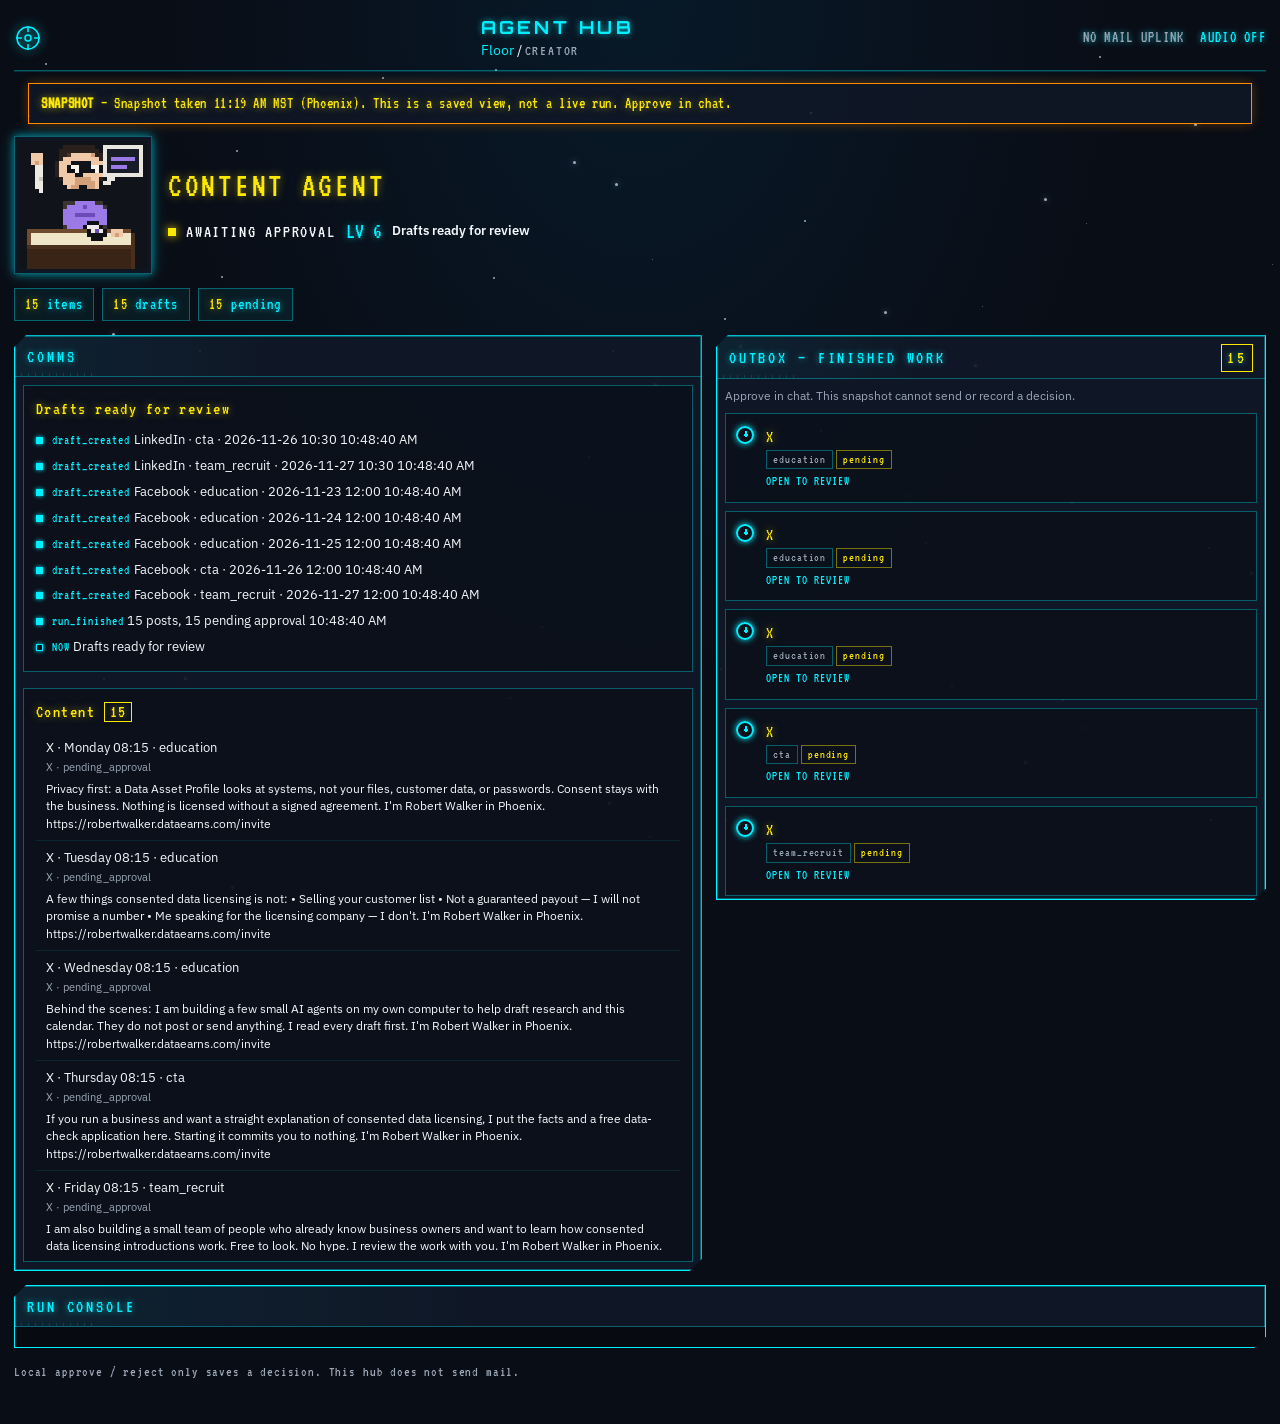
==== commit 7124d660: "Update Agent Rooms snapshot" ====
--- a/room/content.html
+++ b/room/content.html
@@ -3,20 +3,28 @@
 <head>
   <meta charset="utf-8">
   <meta name="viewport" content="width=device-width, initial-scale=1">
-  <title>Content Agent — Agent Rooms</title>
-  <link rel="stylesheet" href="../css/app.css">
+  <title>Room — Agent Hub</title>
+  <link rel="stylesheet" href="../css/app.css?v=hud6">
 </head>
-<body class="static">
-  <div class="wrap room" id="room">
-    <header class="topbar">
+<body class="hud static">
+  <div class="space" aria-hidden="true"><div class="starfield" id="stars"></div></div>
+  <div class="room-wrap room" id="room">
+    <header class="room-top">
       <a class="brand" href="../index.html">
-        <div class="mark" aria-hidden="true"><i></i><i></i><i></i><i></i><i></i><i></i><i></i><i></i></div>
+        <svg class="crosshair" viewBox="0 0 28 28" aria-hidden="true">
+          <circle cx="14" cy="14" r="11" fill="none" stroke="currentColor" stroke-width="1.5"/>
+          <circle cx="14" cy="14" r="3" fill="none" stroke="currentColor" stroke-width="1.5"/>
+          <path d="M14 2v6M14 20v6M2 14h6M20 14h6" stroke="currentColor" stroke-width="1.5"/>
+        </svg>
         <div class="brand-text">
-          <strong>Agent Rooms</strong>
-          <span class="crumb"><a href="../index.html">Home</a> / <span id="crumb-name">Room</span></span>
+          <strong>AGENT HUB</strong>
+          <span class="crumb"><a href="../index.html">Floor</a> / <span id="crumb-name">Room</span></span>
         </div>
       </a>
-      <div class="crumb">127.0.0.1 · nothing is sent from here</div>
+      <div class="hud-readouts">
+        <span class="off">NO MAIL UPLINK</span>
+        <span>AUDIO OFF</span>
+      </div>
     </header>
 
     <div id="live-banner" class="banner hidden"></div>
@@ -29,7 +37,8 @@
         <h1 id="agent-name">Agent</h1>
         <div class="state-row">
           <span class="light" id="state-light" data-state="idle"></span>
-          <span class="state-label" id="state-label">Idle</span>
+          <span class="state-label" id="state-label">IDLE</span>
+          <span class="lv-big" id="lv-readout">LV 1</span>
           <span class="step" id="step"></span>
         </div>
       </div>
@@ -39,53 +48,49 @@
       </div>
     </div>
 
-    <div class="cols">
-      <section class="panel" id="sources-panel">
-        <div class="panel-head">
-          <h2 class="head-with-radar">
-            Sources being scanned
-            <span class="radar" id="radar" data-active="false" aria-hidden="true">
-              <span class="radar-ring"></span>
-              <span class="radar-ring"></span>
-              <span class="radar-dot"></span>
-            </span>
-          </h2>
+    <div class="stats-strip" id="stats-strip"></div>
+
+    <div class="room-cols" id="room-cols">
+      <section>
+        <div class="panel">
+          <div class="panel-inner">
+            <div class="panel-head">COMMS</div>
+            <div id="comms" class="comms-list"></div>
+            <div id="now-draft" hidden>
+              <div class="draft-meta" id="draft-meta"></div>
+              <div class="draft-body" id="draft-body"></div>
+              <textarea class="draft-edit" id="draft-edit" hidden></textarea>
+              <div class="draft-actions" id="draft-actions" hidden></div>
+            </div>
+            <div id="data-panels"></div>
+          </div>
         </div>
-        <div class="feed" id="source-feed"></div>
       </section>
-
-      <section class="panel draft-pane">
-        <div class="panel-head"><h2>Now drafting</h2></div>
-        <div class="draft-meta" id="draft-meta"></div>
-        <div class="draft-body" id="draft-body"></div>
-        <textarea class="draft-edit" id="draft-edit" hidden></textarea>
-        <div class="draft-actions" id="draft-actions" hidden></div>
-      </section>
-
-      <section class="panel" id="queue-panel">
-        <div class="panel-head">
-          <h2>Queue <span class="queue-badge" id="queue-badge">0</span></h2>
+      <section id="outbox-panel">
+        <div class="panel">
+          <div class="panel-inner">
+            <div class="panel-head">OUTBOX — FINISHED WORK <span class="queue-badge" id="queue-badge">0</span></div>
+            <div class="queue" id="queue"></div>
+          </div>
         </div>
-        <div class="queue" id="queue"></div>
       </section>
     </div>
 
-    <div class="lower" id="lower"></div>
-
     <section class="panel console" id="console-wrap" hidden>
-      <div class="panel-head"><h2>Run console</h2></div>
-      <pre id="console-log"></pre>
+      <div class="panel-inner">
+        <div class="panel-head">RUN CONSOLE</div>
+        <pre id="console-log"></pre>
+      </div>
     </section>
 
     <p class="footer-note">
-      Approve and reject only save a decision in <code>room/decisions.json</code>.
-      This dashboard does not send mail. File contract: <a href="../README.md">CONTRACT.md</a>
+      Local approve / reject only saves a decision. This hub does not send mail.
     </p>
   </div>
   <script>
 window.__AGENT_ROOMS_STATIC__ = true;
-window.__SNAPSHOT_LABEL__ = "Snapshot taken 10:53 AM MST (Phoenix)";
-window.__ROOM_DATA__ = {"id": "content", "name": "Content Agent", "short": "Creator", "kind": "content", "character": "creator", "accent": "violet", "invite_url": "https://robertwalker.dataearns.com/invite", "blurb": "Drafts a weekly social calendar about real wins and the DataEarners opportunity. Nothing is posted until Robert approves.", "folder_exists": true, "live_wired": true, "live_note": null, "queue_enabled": true, "status": {"state": "awaiting_approval", "current_step": "Drafts ready for review", "current_source": null, "counts": {"sources_scanned": 3, "items_found": 6, "scored": 0, "drafts": 15, "pending": 15}, "last_updated": "2026-11-22T10:48:40-07:00", "error": null, "current_draft_id": null, "inferred": false, "live_wired": true}, "events": [{"ts": "2026-11-22T10:47:25-07:00", "type": "run_started", "detail": "Week of 2026-11-23"}, {"ts": "2026-11-22T10:47:25-07:00", "type": "source_scanned", "source": "[redacted-path]content-agent/platforms.yaml", "detail": "platforms.yaml"}, {"ts": "2026-11-22T10:47:25-07:00", "type": "source_scanned", "source": "[redacted-path]content-agent/topics.yaml", "detail": "6 education topics"}, {"ts": "2026-11-22T10:47:25-07:00", "type": "source_scanned", "source": "[redacted-path]content-agent/wins.md", "detail": "0 completed wins"}, {"ts": "2026-11-22T10:47:25-07:00", "type": "item_found", "source": "topics.yaml", "detail": "What consented data licensing is"}, {"ts": "2026-11-22T10:47:25-07:00", "type": "item_found", "source": "topics.yaml", "detail": "Which businesses qualify"}, {"ts": "2026-11-22T10:47:25-07:00", "type": "item_found", "source": "topics.yaml", "detail": "Privacy and consent"}, {"ts": "2026-11-22T10:47:25-07:00", "type": "item_found", "source": "topics.yaml", "detail": "Common myths"}, {"ts": "2026-11-22T10:47:25-07:00", "type": "item_found", "source": "topics.yaml", "detail": "Behind the scenes of building AI agents"}, {"ts": "2026-11-22T10:47:25-07:00", "type": "item_found", "source": "topics.yaml", "detail": "Phoenix small-business angle"}, {"ts": "2026-11-22T10:47:25-07:00", "type": "draft_created", "detail": "X · education · 2026-11-23 08:15", "draft_id": "616bc861a7bd"}, {"ts": "2026-11-22T10:47:25-07:00", "type": "draft_created", "detail": "X · education · 2026-11-24 08:15", "draft_id": "a0cb4ffbbeb6"}, {"ts": "2026-11-22T10:47:25-07:00", "type": "draft_created", "detail": "X · education · 2026-11-25 08:15", "draft_id": "b09f46d16825"}, {"ts": "2026-11-22T10:47:25-07:00", "type": "draft_created", "detail": "X · cta · 2026-11-26 08:15", "draft_id": "7d0e54160939"}, {"ts": "2026-11-22T10:47:25-07:00", "type": "draft_created", "detail": "X · team_recruit · 2026-11-27 08:15", "draft_id": "16626b46b3b2"}, {"ts": "2026-11-22T10:47:25-07:00", "type": "draft_created", "detail": "LinkedIn · education · 2026-11-23 10:30", "draft_id": "54ac4fff1a37"}, {"ts": "2026-11-22T10:47:25-07:00", "type": "draft_created", "detail": "LinkedIn · education · 2026-11-24 10:30", "draft_id": "07f5b3217349"}, {"ts": "2026-11-22T10:47:25-07:00", "type": "draft_created", "detail": "LinkedIn · education · 2026-11-25 10:30", "draft_id": "e1c354589664"}, {"ts": "2026-11-22T10:47:25-07:00", "type": "draft_created", "detail": "LinkedIn · cta · 2026-11-26 10:30", "draft_id": "bec9c2746849"}, {"ts": "2026-11-22T10:47:25-07:00", "type": "draft_created", "detail": "LinkedIn · team_recruit · 2026-11-27 10:30", "draft_id": "386fc4fc666a"}, {"ts": "2026-11-22T10:47:25-07:00", "type": "draft_created", "detail": "Facebook · education · 2026-11-23 12:00", "draft_id": "017722adc564"}, {"ts": "2026-11-22T10:47:25-07:00", "type": "draft_created", "detail": "Facebook · education · 2026-11-24 12:00", "draft_id": "9d58b1ad2643"}, {"ts": "2026-11-22T10:47:25-07:00", "type": "draft_created", "detail": "Facebook · education · 2026-11-25 12:00", "draft_id": "194040beeae0"}, {"ts": "2026-11-22T10:47:25-07:00", "type": "draft_created", "detail": "Facebook · cta · 2026-11-26 12:00", "draft_id": "fb03e88b3bd7"}, {"ts": "2026-11-22T10:47:25-07:00", "type": "draft_created", "detail": "Facebook · team_recruit · 2026-11-27 12:00", "draft_id": "bef117bb151f"}, {"ts": "2026-11-22T10:47:25-07:00", "type": "run_finished", "detail": "15 posts, 15 pending approval"}, {"ts": "2026-11-22T10:47:47-07:00", "type": "run_started", "detail": "Week of 2026-11-23"}, {"ts": "2026-11-22T10:47:47-07:00", "type": "source_scanned", "source": "[redacted-path]content-agent/platforms.yaml", "detail": "platforms.yaml"}, {"ts": "2026-11-22T10:47:47-07:00", "type": "source_scanned", "source": "[redacted-path]content-agent/topics.yaml", "detail": "6 education topics"}, {"ts": "2026-11-22T10:47:47-07:00", "type": "source_scanned", "source": "[redacted-path]content-agent/wins.md", "detail": "0 completed wins"}, {"ts": "2026-11-22T10:47:47-07:00", "type": "item_found", "source": "topics.yaml", "detail": "What consented data licensing is"}, {"ts": "2026-11-22T10:47:47-07:00", "type": "item_found", "source": "topics.yaml", "detail": "Which businesses qualify"}, {"ts": "2026-11-22T10:47:47-07:00", "type": "item_found", "source": "topics.yaml", "detail": "Privacy and consent"}, {"ts": "2026-11-22T10:47:47-07:00", "type": "item_found", "source": "topics.yaml", "detail": "Common myths"}, {"ts": "2026-11-22T10:47:47-07:00", "type": "item_found", "source": "topics.yaml", "detail": "Behind the scenes of building AI agents"}, {"ts": "2026-11-22T10:47:47-07:00", "type": "item_found", "source": "topics.yaml", "detail": "Phoenix small-business angle"}, {"ts": "2026-11-22T10:47:47-07:00", "type": "draft_created", "detail": "X · education · 2026-11-23 08:15", "draft_id": "616bc861a7bd"}, {"ts": "2026-11-22T10:47:47-07:00", "type": "draft_created", "detail": "X · education · 2026-11-24 08:15", "draft_id": "a0cb4ffbbeb6"}, {"ts": "2026-11-22T10:47:47-07:00", "type": "draft_created", "detail": "X · education · 2026-11-25 08:15", "draft_id": "b09f46d16825"}, {"ts": "2026-11-22T10:47:47-07:00", "type": "draft_created", "detail": "X · cta · 2026-11-26 08:15", "draft_id": "7d0e54160939"}, {"ts": "2026-11-22T10:47:47-07:00", "type": "draft_created", "detail": "X · team_recruit · 2026-11-27 08:15", "draft_id": "16626b46b3b2"}, {"ts": "2026-11-22T10:47:47-07:00", "type": "draft_created", "detail": "LinkedIn · education · 2026-11-23 10:30", "draft_id": "54ac4fff1a37"}, {"ts": "2026-11-22T10:47:47-07:00", "type": "draft_created", "detail": "LinkedIn · education · 2026-11-24 10:30", "draft_id": "07f5b3217349"}, {"ts": "2026-11-22T10:47:47-07:00", "type": "draft_created", "detail": "LinkedIn · education · 2026-11-25 10:30", "draft_id": "e1c354589664"}, {"ts": "2026-11-22T10:47:47-07:00", "type": "draft_created", "detail": "LinkedIn · cta · 2026-11-26 10:30", "draft_id": "bec9c2746849"}, {"ts": "2026-11-22T10:47:47-07:00", "type": "draft_created", "detail": "LinkedIn · team_recruit · 2026-11-27 10:30", "draft_id": "386fc4fc666a"}, {"ts": "2026-11-22T10:47:47-07:00", "type": "draft_created", "detail": "Facebook · education · 2026-11-23 12:00", "draft_id": "017722adc564"}, {"ts": "2026-11-22T10:47:47-07:00", "type": "draft_created", "detail": "Facebook · education · 2026-11-24 12:00", "draft_id": "9d58b1ad2643"}, {"ts": "2026-11-22T10:47:47-07:00", "type": "draft_created", "detail": "Facebook · education · 2026-11-25 12:00", "draft_id": "194040beeae0"}, {"ts": "2026-11-22T10:47:47-07:00", "type": "draft_created", "detail": "Facebook · cta · 2026-11-26 12:00", "draft_id": "fb03e88b3bd7"}, {"ts": "2026-11-22T10:47:47-07:00", "type": "draft_created", "detail": "Facebook · team_recruit · 2026-11-27 12:00", "draft_id": "bef117bb151f"}, {"ts": "2026-11-22T10:47:47-07:00", "type": "run_finished", "detail": "15 posts, 15 pending approval"}, {"ts": "2026-11-22T10:48:40-07:00", "type": "run_started", "detail": "Week of 2026-11-23"}, {"ts": "2026-11-22T10:48:40-07:00", "type": "source_scanned", "source": "[redacted-path]content-agent/platforms.yaml", "detail": "platforms.yaml"}, {"ts": "2026-11-22T10:48:40-07:00", "type": "source_scanned", "source": "[redacted-path]content-agent/topics.yaml", "detail": "6 education topics"}, {"ts": "2026-11-22T10:48:40-07:00", "type": "source_scanned", "source": "[redacted-path]content-agent/wins.md", "detail": "0 completed wins"}, {"ts": "2026-11-22T10:48:40-07:00", "type": "item_found", "source": "topics.yaml", "detail": "What consented data licensing is"}, {"ts": "2026-11-22T10:48:40-07:00", "type": "item_found", "source": "topics.yaml", "detail": "Which businesses qualify"}, {"ts": "2026-11-22T10:48:40-07:00", "type": "item_found", "source": "topics.yaml", "detail": "Privacy and consent"}, {"ts": "2026-11-22T10:48:40-07:00", "type": "item_found", "source": "topics.yaml", "detail": "Common myths"}, {"ts": "2026-11-22T10:48:40-07:00", "type": "item_found", "source": "topics.yaml", "detail": "Behind the scenes of building AI agents"}, {"ts": "2026-11-22T10:48:40-07:00", "type": "item_found", "source": "topics.yaml", "detail": "Phoenix small-business angle"}, {"ts": "2026-11-22T10:48:40-07:00", "type": "draft_created", "detail": "X · education · 2026-11-23 08:15", "draft_id": "616bc861a7bd"}, {"ts": "2026-11-22T10:48:40-07:00", "type": "draft_created", "detail": "X · education · 2026-11-24 08:15", "draft_id": "a0cb4ffbbeb6"}, {"ts": "2026-11-22T10:48:40-07:00", "type": "draft_created", "detail": "X · education · 2026-11-25 08:15", "draft_id": "b09f46d16825"}, {"ts": "2026-11-22T10:48:40-07:00", "type": "draft_created", "detail": "X · cta · 2026-11-26 08:15", "draft_id": "7d0e54160939"}, {"ts": "2026-11-22T10:48:40-07:00", "type": "draft_created", "detail": "X · team_recruit · 2026-11-27 08:15", "draft_id": "16626b46b3b2"}, {"ts": "2026-11-22T10:48:40-07:00", "type": "draft_created", "detail": "LinkedIn · education · 2026-11-23 10:30", "draft_id": "54ac4fff1a37"}, {"ts": "2026-11-22T10:48:40-07:00", "type": "draft_created", "detail": "LinkedIn · education · 2026-11-24 10:30", "draft_id": "07f5b3217349"}, {"ts": "2026-11-22T10:48:40-07:00", "type": "draft_created", "detail": "LinkedIn · education · 2026-11-25 10:30", "draft_id": "e1c354589664"}, {"ts": "2026-11-22T10:48:40-07:00", "type": "draft_created", "detail": "LinkedIn · cta · 2026-11-26 10:30", "draft_id": "bec9c2746849"}, {"ts": "2026-11-22T10:48:40-07:00", "type": "draft_created", "detail": "LinkedIn · team_recruit · 2026-11-27 10:30", "draft_id": "386fc4fc666a"}, {"ts": "2026-11-22T10:48:40-07:00", "type": "draft_created", "detail": "Facebook · education · 2026-11-23 12:00", "draft_id": "017722adc564"}, {"ts": "2026-11-22T10:48:40-07:00", "type": "draft_created", "detail": "Facebook · education · 2026-11-24 12:00", "draft_id": "9d58b1ad2643"}, {"ts": "2026-11-22T10:48:40-07:00", "type": "draft_created", "detail": "Facebook · education · 2026-11-25 12:00", "draft_id": "194040beeae0"}, {"ts": "2026-11-22T10:48:40-07:00", "type": "draft_created", "detail": "Facebook · cta · 2026-11-26 12:00", "draft_id": "fb03e88b3bd7"}, {"ts": "2026-11-22T10:48:40-07:00", "type": "draft_created", "detail": "Facebook · team_recruit · 2026-11-27 12:00", "draft_id": "bef117bb151f"}, {"ts": "2026-11-22T10:48:40-07:00", "type": "run_finished", "detail": "15 posts, 15 pending approval"}], "drafts": [{"id": "616bc861a7bd", "to_name": "X", "subject": null, "landing_url": "https://robertwalker.dataearns.com/invite", "opportunity": null, "opportunity_url": null, "message_type": "education", "decision": null, "decision_at": null}, {"id": "a0cb4ffbbeb6", "to_name": "X", "subject": null, "landing_url": "https://robertwalker.dataearns.com/invite", "opportunity": null, "opportunity_url": null, "message_type": "education", "decision": null, "decision_at": null}, {"id": "b09f46d16825", "to_name": "X", "subject": null, "landing_url": "https://robertwalker.dataearns.com/invite", "opportunity": null, "opportunity_url": null, "message_type": "education", "decision": null, "decision_at": null}, {"id": "7d0e54160939", "to_name": "X", "subject": null, "landing_url": "https://robertwalker.dataearns.com/invite", "opportunity": null, "opportunity_url": null, "message_type": "cta", "decision": null, "decision_at": null}, {"id": "16626b46b3b2", "to_name": "X", "subject": null, "landing_url": "https://robertwalker.dataearners.com/invite", "opportunity": null, "opportunity_url": null, "message_type": "team_recruit", "decision": null, "decision_at": null}, {"id": "54ac4fff1a37", "to_name": "LinkedIn", "subject": null, "landing_url": "https://robertwalker.dataearns.com/invite", "opportunity": null, "opportunity_url": null, "message_type": "education", "decision": null, "decision_at": null}, {"id": "07f5b3217349", "to_name": "LinkedIn", "subject": null, "landing_url": "https://robertwalker.dataearns.com/invite", "opportunity": null, "opportunity_url": null, "message_type": "education", "decision": null, "decision_at": null}, {"id": "e1c354589664", "to_name": "LinkedIn", "subject": null, "landing_url": "https://robertwalker.dataearns.com/invite", "opportunity": null, "opportunity_url": null, "message_type": "education", "decision": null, "decision_at": null}, {"id": "bec9c2746849", "to_name": "LinkedIn", "subject": null, "landing_url": "https://robertwalker.dataearns.com/invite", "opportunity": null, "opportunity_url": null, "message_type": "cta", "decision": null, "decision_at": null}, {"id": "386fc4fc666a", "to_name": "LinkedIn", "subject": null, "landing_url": "https://robertwalker.dataearners.com/invite", "opportunity": null, "opportunity_url": null, "message_type": "team_recruit", "decision": null, "decision_at": null}, {"id": "017722adc564", "to_name": "Facebook", "subject": null, "landing_url": "https://robertwalker.dataearns.com/invite", "opportunity": null, "opportunity_url": null, "message_type": "education", "decision": null, "decision_at": null}, {"id": "9d58b1ad2643", "to_name": "Facebook", "subject": null, "landing_url": "https://robertwalker.dataearns.com/invite", "opportunity": null, "opportunity_url": null, "message_type": "education", "decision": null, "decision_at": null}, {"id": "194040beeae0", "to_name": "Facebook", "subject": null, "landing_url": "https://robertwalker.dataearns.com/invite", "opportunity": null, "opportunity_url": null, "message_type": "education", "decision": null, "decision_at": null}, {"id": "fb03e88b3bd7", "to_name": "Facebook", "subject": null, "landing_url": "https://robertwalker.dataearns.com/invite", "opportunity": null, "opportunity_url": null, "message_type": "cta", "decision": null, "decision_at": null}, {"id": "bef117bb151f", "to_name": "Facebook", "subject": null, "landing_url": "https://robertwalker.dataearners.com/invite", "opportunity": null, "opportunity_url": null, "message_type": "team_recruit", "decision": null, "decision_at": null}], "opportunities": [], "businesses": [], "candidates": [], "leads": [], "content": [{"id": "616bc861a7bd", "name": "X · Monday 08:15 · education", "title": "X · Monday 08:15 · education", "channel": "X", "status": "pending_approval", "url": "https://robertwalker.dataearns.com/invite", "summary": "Privacy first: a Data Asset Profile looks at systems, not your files, customer data, or passwords.\n\nConsent stays with the business. Nothing is licensed without a signed agreement.\n\nI'm Robert Walker in Phoenix.\nhttps://robertwalker.dataearns.com/invite"}, {"id": "a0cb4ffbbeb6", "name": "X · Tuesday 08:15 · education", "title": "X · Tuesday 08:15 · education", "channel": "X", "status": "pending_approval", "url": "https://robertwalker.dataearns.com/invite", "summary": "A few things consented data licensing is not:\n• Selling your customer list\n• Not a guaranteed payout — I will not promise a number\n• Me speaking for the licensing company — I don't.\n\nI'm Robert Walker in Phoenix.\nhttps://robertwalker.dataearns.com/invite"}, {"id": "b09f46d16825", "name": "X · Wednesday 08:15 · education", "title": "X · Wednesday 08:15 · education", "channel": "X", "status": "pending_approval", "url": "https://robertwalker.dataearns.com/invite", "summary": "Behind the scenes: I am building a few small AI agents on my own computer to help draft research and this calendar.\n\nThey do not post or send anything. I read every draft first.\n\nI'm Robert Walker in Phoenix.\nhttps://robertwalker.dataearns.com/invite"}, {"id": "7d0e54160939", "name": "X · Thursday 08:15 · cta", "title": "X · Thursday 08:15 · cta", "channel": "X", "status": "pending_approval", "url": "https://robertwalker.dataearns.com/invite", "summary": "If you run a business and want a straight explanation of consented data licensing, I put the facts and a free data-check application here.\n\nStarting it commits you to nothing.\n\nI'm Robert Walker in Phoenix.\nhttps://robertwalker.dataearns.com/invite"}, {"id": "16626b46b3b2", "name": "X · Friday 08:15 · team_recruit", "title": "X · Friday 08:15 · team_recruit", "channel": "X", "status": "pending_approval", "url": "https://robertwalker.dataearners.com/invite", "summary": "I am also building a small team of people who already know business owners and want to learn how consented data licensing introductions work.\n\nFree to look. No hype. I review the work with you.\n\nI'm Robert Walker in Phoenix.\nhttps://robertwalker.dataearners.com/invite"}, {"id": "54ac4fff1a37", "name": "LinkedIn · Monday 10:30 · education", "title": "LinkedIn · Monday 10:30 · education", "channel": "LinkedIn", "status": "pending_approval", "url": "https://robertwalker.dataearns.com/invite", "summary": "A word on privacy and consent, because this should be clear up front.\n\nA Data Asset Profile looks at systems — not at a company's files, customer data, or passwords. Starting a free profile does not give anyone access to the company's records. Consent belongs to the business. Not"}, {"id": "07f5b3217349", "name": "LinkedIn · Tuesday 10:30 · education", "title": "LinkedIn · Tuesday 10:30 · education", "channel": "LinkedIn", "status": "pending_approval", "url": "https://robertwalker.dataearns.com/invite", "summary": "A few myths I hear about consented data licensing, stated plainly:\n\nIt is not selling a customer list.\nIt is not a guaranteed payout, and I will not promise a number.\nI am an independent DataEarners Team member. I do not speak for the licensing company, and they have not asked me"}, {"id": "e1c354589664", "name": "LinkedIn · Wednesday 10:30 · education", "title": "LinkedIn · Wednesday 10:30 · education", "channel": "LinkedIn", "status": "pending_approval", "url": "https://robertwalker.dataearns.com/invite", "summary": "A behind-the-scenes note on the AI agents I am building.\n\nI am putting a few small agents on my own computer to help draft research, messages, and this content calendar. They do not post or send anything. I read every draft first. That approval step matters: an agent can write a"}, {"id": "bec9c2746849", "name": "LinkedIn · Thursday 10:30 · cta", "title": "LinkedIn · Thursday 10:30 · cta", "channel": "LinkedIn", "status": "pending_approval", "url": "https://robertwalker.dataearns.com/invite", "summary": "If you run a business and want a straight explanation of consented data licensing, I have a page with the facts and a short application for a free data check.\n\nThe application is how a company sees whether it may be a fit. Starting it, or requesting an offer, commits you to nothi"}, {"id": "386fc4fc666a", "name": "LinkedIn · Friday 10:30 · team_recruit", "title": "LinkedIn · Friday 10:30 · team_recruit", "channel": "LinkedIn", "status": "pending_approval", "url": "https://robertwalker.dataearners.com/invite", "summary": "A note for people who already have a network of business owners.\n\nI am building a small DataEarners team. The work is introductions: helping a business learn about consented data licensing and, if they choose, start a free profile. It is free to look at the invite and there is no"}, {"id": "017722adc564", "name": "Facebook · Monday 12:00 · education", "title": "Facebook · Monday 12:00 · education", "channel": "Facebook", "status": "pending_approval", "url": "https://robertwalker.dataearns.com/invite", "summary": "I'm Robert Walker, a DataEarners Team member in Phoenix, AZ.\n\nOn privacy: the free profile looks at systems, not at your files, customer data, or passwords. You are not handing anyone the keys to the shop.\n\nConsent stays with the business. Nothing is licensed unless there is a si"}, {"id": "9d58b1ad2643", "name": "Facebook · Tuesday 12:00 · education", "title": "Facebook · Tuesday 12:00 · education", "channel": "Facebook", "status": "pending_approval", "url": "https://robertwalker.dataearns.com/invite", "summary": "I'm Robert Walker, a DataEarners Team member in Phoenix, AZ.\n\nLet me clear up a few myths. This is not selling your customer list. It is not a guaranteed check — I will not promise a number. And I do not speak for the licensing company; they have not asked me to.\n\nLooking at the"}, {"id": "194040beeae0", "name": "Facebook · Wednesday 12:00 · education", "title": "Facebook · Wednesday 12:00 · education", "channel": "Facebook", "status": "pending_approval", "url": "https://robertwalker.dataearns.com/invite", "summary": "I'm Robert Walker, a DataEarners Team member in Phoenix, AZ.\n\nA quick behind-the-scenes note. I am building a few small AI agents on my own computer to help draft research and posts like this. They do not publish anything on their own. I read every draft before it can go out.\n\nTh"}, {"id": "fb03e88b3bd7", "name": "Facebook · Thursday 12:00 · cta", "title": "Facebook · Thursday 12:00 · cta", "channel": "Facebook", "status": "pending_approval", "url": "https://robertwalker.dataearns.com/invite", "summary": "I'm Robert Walker, a DataEarners Team member in Phoenix, AZ.\n\nIf you own a business and want the facts on consented data licensing — including a short application for a free data check — I put them on one page. Starting the application does not commit you to a deal. I will not pr"}, {"id": "bef117bb151f", "name": "Facebook · Friday 12:00 · team_recruit", "title": "Facebook · Friday 12:00 · team_recruit", "channel": "Facebook", "status": "pending_approval", "url": "https://robertwalker.dataearners.com/invite", "summary": "I'm Robert Walker, a DataEarners Team member in Phoenix, AZ.\n\nI am also building a small team. If you already know business owners and want to learn how introductions to consented data licensing work, the invite is free to look at and nothing has to be purchased to join.\n\nI will"}], "merch": [], "income": {"totals": [], "items": []}, "panels": [{"type": "content", "title": "Content", "items": [{"id": "616bc861a7bd", "name": "X · Monday 08:15 · education", "title": "X · Monday 08:15 · education", "channel": "X", "status": "pending_approval", "url": "https://robertwalker.dataearns.com/invite", "summary": "Privacy first: a Data Asset Profile looks at systems, not your files, customer data, or passwords.\n\nConsent stays with the business. Nothing is licensed without a signed agreement.\n\nI'm Robert Walker in Phoenix.\nhttps://robertwalker.dataearns.com/invite"}, {"id": "a0cb4ffbbeb6", "name": "X · Tuesday 08:15 · education", "title": "X · Tuesday 08:15 · education", "channel": "X", "status": "pending_approval", "url": "https://robertwalker.dataearns.com/invite", "summary": "A few things consented data licensing is not:\n• Selling your customer list\n• Not a guaranteed payout — I will not promise a number\n• Me speaking for the licensing company — I don't.\n\nI'm Robert Walker in Phoenix.\nhttps://robertwalker.dataearns.com/invite"}, {"id": "b09f46d16825", "name": "X · Wednesday 08:15 · education", "title": "X · Wednesday 08:15 · education", "channel": "X", "status": "pending_approval", "url": "https://robertwalker.dataearns.com/invite", "summary": "Behind the scenes: I am building a few small AI agents on my own computer to help draft research and this calendar.\n\nThey do not post or send anything. I read every draft first.\n\nI'm Robert Walker in Phoenix.\nhttps://robertwalker.dataearns.com/invite"}, {"id": "7d0e54160939", "name": "X · Thursday 08:15 · cta", "title": "X · Thursday 08:15 · cta", "channel": "X", "status": "pending_approval", "url": "https://robertwalker.dataearns.com/invite", "summary": "If you run a business and want a straight explanation of consented data licensing, I put the facts and a free data-check application here.\n\nStarting it commits you to nothing.\n\nI'm Robert Walker in Phoenix.\nhttps://robertwalker.dataearns.com/invite"}, {"id": "16626b46b3b2", "name": "X · Friday 08:15 · team_recruit", "title": "X · Friday 08:15 · team_recruit", "channel": "X", "status": "pending_approval", "url": "https://robertwalker.dataearners.com/invite", "summary": "I am also building a small team of people who already know business owners and want to learn how consented data licensing introductions work.\n\nFree to look. No hype. I review the work with you.\n\nI'm Robert Walker in Phoenix.\nhttps://robertwalker.dataearners.com/invite"}, {"id": "54ac4fff1a37", "name": "LinkedIn · Monday 10:30 · education", "title": "LinkedIn · Monday 10:30 · education", "channel": "LinkedIn", "status": "pending_approval", "url": "https://robertwalker.dataearns.com/invite", "summary": "A word on privacy and consent, because this should be clear up front.\n\nA Data Asset Profile looks at systems — not at a company's files, customer data, or passwords. Starting a free profile does not give anyone access to the company's records. Consent belongs to the business. Not"}, {"id": "07f5b3217349", "name": "LinkedIn · Tuesday 10:30 · education", "title": "LinkedIn · Tuesday 10:30 · education", "channel": "LinkedIn", "status": "pending_approval", "url": "https://robertwalker.dataearns.com/invite", "summary": "A few myths I hear about consented data licensing, stated plainly:\n\nIt is not selling a customer list.\nIt is not a guaranteed payout, and I will not promise a number.\nI am an independent DataEarners Team member. I do not speak for the licensing company, and they have not asked me"}, {"id": "e1c354589664", "name": "LinkedIn · Wednesday 10:30 · education", "title": "LinkedIn · Wednesday 10:30 · education", "channel": "LinkedIn", "status": "pending_approval", "url": "https://robertwalker.dataearns.com/invite", "summary": "A behind-the-scenes note on the AI agents I am building.\n\nI am putting a few small agents on my own computer to help draft research, messages, and this content calendar. They do not post or send anything. I read every draft first. That approval step matters: an agent can write a"}, {"id": "bec9c2746849", "name": "LinkedIn · Thursday 10:30 · cta", "title": "LinkedIn · Thursday 10:30 · cta", "channel": "LinkedIn", "status": "pending_approval", "url": "https://robertwalker.dataearns.com/invite", "summary": "If you run a business and want a straight explanation of consented data licensing, I have a page with the facts and a short application for a free data check.\n\nThe application is how a company sees whether it may be a fit. Starting it, or requesting an offer, commits you to nothi"}, {"id": "386fc4fc666a", "name": "LinkedIn · Friday 10:30 · team_recruit", "title": "LinkedIn · Friday 10:30 · team_recruit", "channel": "LinkedIn", "status": "pending_approval", "url": "https://robertwalker.dataearners.com/invite", "summary": "A note for people who already have a network of business owners.\n\nI am building a small DataEarners team. The work is introductions: helping a business learn about consented data licensing and, if they choose, start a free profile. It is free to look at the invite and there is no"}, {"id": "017722adc564", "name": "Facebook · Monday 12:00 · education", "title": "Facebook · Monday 12:00 · education", "channel": "Facebook", "status": "pending_approval", "url": "https://robertwalker.dataearns.com/invite", "summary": "I'm Robert Walker, a DataEarners Team member in Phoenix, AZ.\n\nOn privacy: the free profile looks at systems, not at your files, customer data, or passwords. You are not handing anyone the keys to the shop.\n\nConsent stays with the business. Nothing is licensed unless there is a si"}, {"id": "9d58b1ad2643", "name": "Facebook · Tuesday 12:00 · education", "title": "Facebook · Tuesday 12:00 · education", "channel": "Facebook", "status": "pending_approval", "url": "https://robertwalker.dataearns.com/invite", "summary": "I'm Robert Walker, a DataEarners Team member in Phoenix, AZ.\n\nLet me clear up a few myths. This is not selling your customer list. It is not a guaranteed check — I will not promise a number. And I do not speak for the licensing company; they have not asked me to.\n\nLooking at the"}, {"id": "194040beeae0", "name": "Facebook · Wednesday 12:00 · education", "title": "Facebook · Wednesday 12:00 · education", "channel": "Facebook", "status": "pending_approval", "url": "https://robertwalker.dataearns.com/invite", "summary": "I'm Robert Walker, a DataEarners Team member in Phoenix, AZ.\n\nA quick behind-the-scenes note. I am building a few small AI agents on my own computer to help draft research and posts like this. They do not publish anything on their own. I read every draft before it can go out.\n\nTh"}, {"id": "fb03e88b3bd7", "name": "Facebook · Thursday 12:00 · cta", "title": "Facebook · Thursday 12:00 · cta", "channel": "Facebook", "status": "pending_approval", "url": "https://robertwalker.dataearns.com/invite", "summary": "I'm Robert Walker, a DataEarners Team member in Phoenix, AZ.\n\nIf you own a business and want the facts on consented data licensing — including a short application for a free data check — I put them on one page. Starting the application does not commit you to a deal. I will not pr"}, {"id": "bef117bb151f", "name": "Facebook · Friday 12:00 · team_recruit", "title": "Facebook · Friday 12:00 · team_recruit", "channel": "Facebook", "status": "pending_approval", "url": "https://robertwalker.dataearners.com/invite", "summary": "I'm Robert Walker, a DataEarners Team member in Phoenix, AZ.\n\nI am also building a small team. If you already know business owners and want to learn how introductions to consented data licensing work, the invite is free to look at and nothing has to be purchased to join.\n\nI will"}]}], "run": {"available": false, "running": false, "detected_command": null, "note": "Snapshot only — run the agent from the local dashboard."}, "badges": [{"label": "15 items", "value": "15"}, {"label": "15 drafts", "value": "15"}, {"label": "15 pending", "value": "15"}], "snapshot_label": "Snapshot taken 10:53 AM MST (Phoenix)", "snapshot_taken": "2026-11-22T10:53:08-07:00"};
+window.__SNAPSHOT_LABEL__ = "Snapshot taken 11:19 AM MST (Phoenix)";
+window.__ROOM_DATA__ = {"id": "content", "name": "Content Agent", "short": "Creator", "kind": "content", "character": "creator", "accent": "violet", "invite_url": "https://robertwalker.dataearns.com/invite", "blurb": "Drafts a weekly social calendar about real wins and the DataEarners opportunity. Nothing is posted until Robert approves.", "folder_exists": true, "live_wired": true, "live_note": null, "queue_enabled": true, "status": {"state": "awaiting_approval", "current_step": "Drafts ready for review", "current_source": null, "counts": {"sources_scanned": 3, "items_found": 6, "scored": 0, "drafts": 15, "pending": 15}, "last_updated": "2026-11-22T10:48:40-07:00", "error": null, "current_draft_id": null, "inferred": false, "live_wired": true}, "events": [{"ts": "2026-11-22T10:47:25-07:00", "type": "run_started", "detail": "Week of 2026-11-23"}, {"ts": "2026-11-22T10:47:25-07:00", "type": "source_scanned", "source": "[redacted-path]content-agent/platforms.yaml", "detail": "platforms.yaml"}, {"ts": "2026-11-22T10:47:25-07:00", "type": "source_scanned", "source": "[redacted-path]content-agent/topics.yaml", "detail": "6 education topics"}, {"ts": "2026-11-22T10:47:25-07:00", "type": "source_scanned", "source": "[redacted-path]content-agent/wins.md", "detail": "0 completed wins"}, {"ts": "2026-11-22T10:47:25-07:00", "type": "item_found", "source": "topics.yaml", "detail": "What consented data licensing is"}, {"ts": "2026-11-22T10:47:25-07:00", "type": "item_found", "source": "topics.yaml", "detail": "Which businesses qualify"}, {"ts": "2026-11-22T10:47:25-07:00", "type": "item_found", "source": "topics.yaml", "detail": "Privacy and consent"}, {"ts": "2026-11-22T10:47:25-07:00", "type": "item_found", "source": "topics.yaml", "detail": "Common myths"}, {"ts": "2026-11-22T10:47:25-07:00", "type": "item_found", "source": "topics.yaml", "detail": "Behind the scenes of building AI agents"}, {"ts": "2026-11-22T10:47:25-07:00", "type": "item_found", "source": "topics.yaml", "detail": "Phoenix small-business angle"}, {"ts": "2026-11-22T10:47:25-07:00", "type": "draft_created", "detail": "X · education · 2026-11-23 08:15", "draft_id": "616bc861a7bd"}, {"ts": "2026-11-22T10:47:25-07:00", "type": "draft_created", "detail": "X · education · 2026-11-24 08:15", "draft_id": "a0cb4ffbbeb6"}, {"ts": "2026-11-22T10:47:25-07:00", "type": "draft_created", "detail": "X · education · 2026-11-25 08:15", "draft_id": "b09f46d16825"}, {"ts": "2026-11-22T10:47:25-07:00", "type": "draft_created", "detail": "X · cta · 2026-11-26 08:15", "draft_id": "7d0e54160939"}, {"ts": "2026-11-22T10:47:25-07:00", "type": "draft_created", "detail": "X · team_recruit · 2026-11-27 08:15", "draft_id": "16626b46b3b2"}, {"ts": "2026-11-22T10:47:25-07:00", "type": "draft_created", "detail": "LinkedIn · education · 2026-11-23 10:30", "draft_id": "54ac4fff1a37"}, {"ts": "2026-11-22T10:47:25-07:00", "type": "draft_created", "detail": "LinkedIn · education · 2026-11-24 10:30", "draft_id": "07f5b3217349"}, {"ts": "2026-11-22T10:47:25-07:00", "type": "draft_created", "detail": "LinkedIn · education · 2026-11-25 10:30", "draft_id": "e1c354589664"}, {"ts": "2026-11-22T10:47:25-07:00", "type": "draft_created", "detail": "LinkedIn · cta · 2026-11-26 10:30", "draft_id": "bec9c2746849"}, {"ts": "2026-11-22T10:47:25-07:00", "type": "draft_created", "detail": "LinkedIn · team_recruit · 2026-11-27 10:30", "draft_id": "386fc4fc666a"}, {"ts": "2026-11-22T10:47:25-07:00", "type": "draft_created", "detail": "Facebook · education · 2026-11-23 12:00", "draft_id": "017722adc564"}, {"ts": "2026-11-22T10:47:25-07:00", "type": "draft_created", "detail": "Facebook · education · 2026-11-24 12:00", "draft_id": "9d58b1ad2643"}, {"ts": "2026-11-22T10:47:25-07:00", "type": "draft_created", "detail": "Facebook · education · 2026-11-25 12:00", "draft_id": "194040beeae0"}, {"ts": "2026-11-22T10:47:25-07:00", "type": "draft_created", "detail": "Facebook · cta · 2026-11-26 12:00", "draft_id": "fb03e88b3bd7"}, {"ts": "2026-11-22T10:47:25-07:00", "type": "draft_created", "detail": "Facebook · team_recruit · 2026-11-27 12:00", "draft_id": "bef117bb151f"}, {"ts": "2026-11-22T10:47:25-07:00", "type": "run_finished", "detail": "15 posts, 15 pending approval"}, {"ts": "2026-11-22T10:47:47-07:00", "type": "run_started", "detail": "Week of 2026-11-23"}, {"ts": "2026-11-22T10:47:47-07:00", "type": "source_scanned", "source": "[redacted-path]content-agent/platforms.yaml", "detail": "platforms.yaml"}, {"ts": "2026-11-22T10:47:47-07:00", "type": "source_scanned", "source": "[redacted-path]content-agent/topics.yaml", "detail": "6 education topics"}, {"ts": "2026-11-22T10:47:47-07:00", "type": "source_scanned", "source": "[redacted-path]content-agent/wins.md", "detail": "0 completed wins"}, {"ts": "2026-11-22T10:47:47-07:00", "type": "item_found", "source": "topics.yaml", "detail": "What consented data licensing is"}, {"ts": "2026-11-22T10:47:47-07:00", "type": "item_found", "source": "topics.yaml", "detail": "Which businesses qualify"}, {"ts": "2026-11-22T10:47:47-07:00", "type": "item_found", "source": "topics.yaml", "detail": "Privacy and consent"}, {"ts": "2026-11-22T10:47:47-07:00", "type": "item_found", "source": "topics.yaml", "detail": "Common myths"}, {"ts": "2026-11-22T10:47:47-07:00", "type": "item_found", "source": "topics.yaml", "detail": "Behind the scenes of building AI agents"}, {"ts": "2026-11-22T10:47:47-07:00", "type": "item_found", "source": "topics.yaml", "detail": "Phoenix small-business angle"}, {"ts": "2026-11-22T10:47:47-07:00", "type": "draft_created", "detail": "X · education · 2026-11-23 08:15", "draft_id": "616bc861a7bd"}, {"ts": "2026-11-22T10:47:47-07:00", "type": "draft_created", "detail": "X · education · 2026-11-24 08:15", "draft_id": "a0cb4ffbbeb6"}, {"ts": "2026-11-22T10:47:47-07:00", "type": "draft_created", "detail": "X · education · 2026-11-25 08:15", "draft_id": "b09f46d16825"}, {"ts": "2026-11-22T10:47:47-07:00", "type": "draft_created", "detail": "X · cta · 2026-11-26 08:15", "draft_id": "7d0e54160939"}, {"ts": "2026-11-22T10:47:47-07:00", "type": "draft_created", "detail": "X · team_recruit · 2026-11-27 08:15", "draft_id": "16626b46b3b2"}, {"ts": "2026-11-22T10:47:47-07:00", "type": "draft_created", "detail": "LinkedIn · education · 2026-11-23 10:30", "draft_id": "54ac4fff1a37"}, {"ts": "2026-11-22T10:47:47-07:00", "type": "draft_created", "detail": "LinkedIn · education · 2026-11-24 10:30", "draft_id": "07f5b3217349"}, {"ts": "2026-11-22T10:47:47-07:00", "type": "draft_created", "detail": "LinkedIn · education · 2026-11-25 10:30", "draft_id": "e1c354589664"}, {"ts": "2026-11-22T10:47:47-07:00", "type": "draft_created", "detail": "LinkedIn · cta · 2026-11-26 10:30", "draft_id": "bec9c2746849"}, {"ts": "2026-11-22T10:47:47-07:00", "type": "draft_created", "detail": "LinkedIn · team_recruit · 2026-11-27 10:30", "draft_id": "386fc4fc666a"}, {"ts": "2026-11-22T10:47:47-07:00", "type": "draft_created", "detail": "Facebook · education · 2026-11-23 12:00", "draft_id": "017722adc564"}, {"ts": "2026-11-22T10:47:47-07:00", "type": "draft_created", "detail": "Facebook · education · 2026-11-24 12:00", "draft_id": "9d58b1ad2643"}, {"ts": "2026-11-22T10:47:47-07:00", "type": "draft_created", "detail": "Facebook · education · 2026-11-25 12:00", "draft_id": "194040beeae0"}, {"ts": "2026-11-22T10:47:47-07:00", "type": "draft_created", "detail": "Facebook · cta · 2026-11-26 12:00", "draft_id": "fb03e88b3bd7"}, {"ts": "2026-11-22T10:47:47-07:00", "type": "draft_created", "detail": "Facebook · team_recruit · 2026-11-27 12:00", "draft_id": "bef117bb151f"}, {"ts": "2026-11-22T10:47:47-07:00", "type": "run_finished", "detail": "15 posts, 15 pending approval"}, {"ts": "2026-11-22T10:48:40-07:00", "type": "run_started", "detail": "Week of 2026-11-23"}, {"ts": "2026-11-22T10:48:40-07:00", "type": "source_scanned", "source": "[redacted-path]content-agent/platforms.yaml", "detail": "platforms.yaml"}, {"ts": "2026-11-22T10:48:40-07:00", "type": "source_scanned", "source": "[redacted-path]content-agent/topics.yaml", "detail": "6 education topics"}, {"ts": "2026-11-22T10:48:40-07:00", "type": "source_scanned", "source": "[redacted-path]content-agent/wins.md", "detail": "0 completed wins"}, {"ts": "2026-11-22T10:48:40-07:00", "type": "item_found", "source": "topics.yaml", "detail": "What consented data licensing is"}, {"ts": "2026-11-22T10:48:40-07:00", "type": "item_found", "source": "topics.yaml", "detail": "Which businesses qualify"}, {"ts": "2026-11-22T10:48:40-07:00", "type": "item_found", "source": "topics.yaml", "detail": "Privacy and consent"}, {"ts": "2026-11-22T10:48:40-07:00", "type": "item_found", "source": "topics.yaml", "detail": "Common myths"}, {"ts": "2026-11-22T10:48:40-07:00", "type": "item_found", "source": "topics.yaml", "detail": "Behind the scenes of building AI agents"}, {"ts": "2026-11-22T10:48:40-07:00", "type": "item_found", "source": "topics.yaml", "detail": "Phoenix small-business angle"}, {"ts": "2026-11-22T10:48:40-07:00", "type": "draft_created", "detail": "X · education · 2026-11-23 08:15", "draft_id": "616bc861a7bd"}, {"ts": "2026-11-22T10:48:40-07:00", "type": "draft_created", "detail": "X · education · 2026-11-24 08:15", "draft_id": "a0cb4ffbbeb6"}, {"ts": "2026-11-22T10:48:40-07:00", "type": "draft_created", "detail": "X · education · 2026-11-25 08:15", "draft_id": "b09f46d16825"}, {"ts": "2026-11-22T10:48:40-07:00", "type": "draft_created", "detail": "X · cta · 2026-11-26 08:15", "draft_id": "7d0e54160939"}, {"ts": "2026-11-22T10:48:40-07:00", "type": "draft_created", "detail": "X · team_recruit · 2026-11-27 08:15", "draft_id": "16626b46b3b2"}, {"ts": "2026-11-22T10:48:40-07:00", "type": "draft_created", "detail": "LinkedIn · education · 2026-11-23 10:30", "draft_id": "54ac4fff1a37"}, {"ts": "2026-11-22T10:48:40-07:00", "type": "draft_created", "detail": "LinkedIn · education · 2026-11-24 10:30", "draft_id": "07f5b3217349"}, {"ts": "2026-11-22T10:48:40-07:00", "type": "draft_created", "detail": "LinkedIn · education · 2026-11-25 10:30", "draft_id": "e1c354589664"}, {"ts": "2026-11-22T10:48:40-07:00", "type": "draft_created", "detail": "LinkedIn · cta · 2026-11-26 10:30", "draft_id": "bec9c2746849"}, {"ts": "2026-11-22T10:48:40-07:00", "type": "draft_created", "detail": "LinkedIn · team_recruit · 2026-11-27 10:30", "draft_id": "386fc4fc666a"}, {"ts": "2026-11-22T10:48:40-07:00", "type": "draft_created", "detail": "Facebook · education · 2026-11-23 12:00", "draft_id": "017722adc564"}, {"ts": "2026-11-22T10:48:40-07:00", "type": "draft_created", "detail": "Facebook · education · 2026-11-24 12:00", "draft_id": "9d58b1ad2643"}, {"ts": "2026-11-22T10:48:40-07:00", "type": "draft_created", "detail": "Facebook · education · 2026-11-25 12:00", "draft_id": "194040beeae0"}, {"ts": "2026-11-22T10:48:40-07:00", "type": "draft_created", "detail": "Facebook · cta · 2026-11-26 12:00", "draft_id": "fb03e88b3bd7"}, {"ts": "2026-11-22T10:48:40-07:00", "type": "draft_created", "detail": "Facebook · team_recruit · 2026-11-27 12:00", "draft_id": "bef117bb151f"}, {"ts": "2026-11-22T10:48:40-07:00", "type": "run_finished", "detail": "15 posts, 15 pending approval"}], "drafts": [{"id": "616bc861a7bd", "to_name": "X", "subject": null, "landing_url": "https://robertwalker.dataearns.com/invite", "opportunity": null, "opportunity_url": null, "message_type": "education", "decision": null, "decision_at": null}, {"id": "a0cb4ffbbeb6", "to_name": "X", "subject": null, "landing_url": "https://robertwalker.dataearns.com/invite", "opportunity": null, "opportunity_url": null, "message_type": "education", "decision": null, "decision_at": null}, {"id": "b09f46d16825", "to_name": "X", "subject": null, "landing_url": "https://robertwalker.dataearns.com/invite", "opportunity": null, "opportunity_url": null, "message_type": "education", "decision": null, "decision_at": null}, {"id": "7d0e54160939", "to_name": "X", "subject": null, "landing_url": "https://robertwalker.dataearns.com/invite", "opportunity": null, "opportunity_url": null, "message_type": "cta", "decision": null, "decision_at": null}, {"id": "16626b46b3b2", "to_name": "X", "subject": null, "landing_url": "https://robertwalker.dataearners.com/invite", "opportunity": null, "opportunity_url": null, "message_type": "team_recruit", "decision": null, "decision_at": null}, {"id": "54ac4fff1a37", "to_name": "LinkedIn", "subject": null, "landing_url": "https://robertwalker.dataearns.com/invite", "opportunity": null, "opportunity_url": null, "message_type": "education", "decision": null, "decision_at": null}, {"id": "07f5b3217349", "to_name": "LinkedIn", "subject": null, "landing_url": "https://robertwalker.dataearns.com/invite", "opportunity": null, "opportunity_url": null, "message_type": "education", "decision": null, "decision_at": null}, {"id": "e1c354589664", "to_name": "LinkedIn", "subject": null, "landing_url": "https://robertwalker.dataearns.com/invite", "opportunity": null, "opportunity_url": null, "message_type": "education", "decision": null, "decision_at": null}, {"id": "bec9c2746849", "to_name": "LinkedIn", "subject": null, "landing_url": "https://robertwalker.dataearns.com/invite", "opportunity": null, "opportunity_url": null, "message_type": "cta", "decision": null, "decision_at": null}, {"id": "386fc4fc666a", "to_name": "LinkedIn", "subject": null, "landing_url": "https://robertwalker.dataearners.com/invite", "opportunity": null, "opportunity_url": null, "message_type": "team_recruit", "decision": null, "decision_at": null}, {"id": "017722adc564", "to_name": "Facebook", "subject": null, "landing_url": "https://robertwalker.dataearns.com/invite", "opportunity": null, "opportunity_url": null, "message_type": "education", "decision": null, "decision_at": null}, {"id": "9d58b1ad2643", "to_name": "Facebook", "subject": null, "landing_url": "https://robertwalker.dataearns.com/invite", "opportunity": null, "opportunity_url": null, "message_type": "education", "decision": null, "decision_at": null}, {"id": "194040beeae0", "to_name": "Facebook", "subject": null, "landing_url": "https://robertwalker.dataearns.com/invite", "opportunity": null, "opportunity_url": null, "message_type": "education", "decision": null, "decision_at": null}, {"id": "fb03e88b3bd7", "to_name": "Facebook", "subject": null, "landing_url": "https://robertwalker.dataearns.com/invite", "opportunity": null, "opportunity_url": null, "message_type": "cta", "decision": null, "decision_at": null}, {"id": "bef117bb151f", "to_name": "Facebook", "subject": null, "landing_url": "https://robertwalker.dataearners.com/invite", "opportunity": null, "opportunity_url": null, "message_type": "team_recruit", "decision": null, "decision_at": null}], "opportunities": [], "businesses": [], "candidates": [], "leads": [], "content": [{"id": "616bc861a7bd", "name": "X · Monday 08:15 · education", "title": "X · Monday 08:15 · education", "channel": "X", "status": "pending_approval", "url": "https://robertwalker.dataearns.com/invite", "summary": "Privacy first: a Data Asset Profile looks at systems, not your files, customer data, or passwords.\n\nConsent stays with the business. Nothing is licensed without a signed agreement.\n\nI'm Robert Walker in Phoenix.\nhttps://robertwalker.dataearns.com/invite"}, {"id": "a0cb4ffbbeb6", "name": "X · Tuesday 08:15 · education", "title": "X · Tuesday 08:15 · education", "channel": "X", "status": "pending_approval", "url": "https://robertwalker.dataearns.com/invite", "summary": "A few things consented data licensing is not:\n• Selling your customer list\n• Not a guaranteed payout — I will not promise a number\n• Me speaking for the licensing company — I don't.\n\nI'm Robert Walker in Phoenix.\nhttps://robertwalker.dataearns.com/invite"}, {"id": "b09f46d16825", "name": "X · Wednesday 08:15 · education", "title": "X · Wednesday 08:15 · education", "channel": "X", "status": "pending_approval", "url": "https://robertwalker.dataearns.com/invite", "summary": "Behind the scenes: I am building a few small AI agents on my own computer to help draft research and this calendar.\n\nThey do not post or send anything. I read every draft first.\n\nI'm Robert Walker in Phoenix.\nhttps://robertwalker.dataearns.com/invite"}, {"id": "7d0e54160939", "name": "X · Thursday 08:15 · cta", "title": "X · Thursday 08:15 · cta", "channel": "X", "status": "pending_approval", "url": "https://robertwalker.dataearns.com/invite", "summary": "If you run a business and want a straight explanation of consented data licensing, I put the facts and a free data-check application here.\n\nStarting it commits you to nothing.\n\nI'm Robert Walker in Phoenix.\nhttps://robertwalker.dataearns.com/invite"}, {"id": "16626b46b3b2", "name": "X · Friday 08:15 · team_recruit", "title": "X · Friday 08:15 · team_recruit", "channel": "X", "status": "pending_approval", "url": "https://robertwalker.dataearners.com/invite", "summary": "I am also building a small team of people who already know business owners and want to learn how consented data licensing introductions work.\n\nFree to look. No hype. I review the work with you.\n\nI'm Robert Walker in Phoenix.\nhttps://robertwalker.dataearners.com/invite"}, {"id": "54ac4fff1a37", "name": "LinkedIn · Monday 10:30 · education", "title": "LinkedIn · Monday 10:30 · education", "channel": "LinkedIn", "status": "pending_approval", "url": "https://robertwalker.dataearns.com/invite", "summary": "A word on privacy and consent, because this should be clear up front.\n\nA Data Asset Profile looks at systems — not at a company's files, customer data, or passwords. Starting a free profile does not give anyone access to the company's records. Consent belongs to the business. Not"}, {"id": "07f5b3217349", "name": "LinkedIn · Tuesday 10:30 · education", "title": "LinkedIn · Tuesday 10:30 · education", "channel": "LinkedIn", "status": "pending_approval", "url": "https://robertwalker.dataearns.com/invite", "summary": "A few myths I hear about consented data licensing, stated plainly:\n\nIt is not selling a customer list.\nIt is not a guaranteed payout, and I will not promise a number.\nI am an independent DataEarners Team member. I do not speak for the licensing company, and they have not asked me"}, {"id": "e1c354589664", "name": "LinkedIn · Wednesday 10:30 · education", "title": "LinkedIn · Wednesday 10:30 · education", "channel": "LinkedIn", "status": "pending_approval", "url": "https://robertwalker.dataearns.com/invite", "summary": "A behind-the-scenes note on the AI agents I am building.\n\nI am putting a few small agents on my own computer to help draft research, messages, and this content calendar. They do not post or send anything. I read every draft first. That approval step matters: an agent can write a"}, {"id": "bec9c2746849", "name": "LinkedIn · Thursday 10:30 · cta", "title": "LinkedIn · Thursday 10:30 · cta", "channel": "LinkedIn", "status": "pending_approval", "url": "https://robertwalker.dataearns.com/invite", "summary": "If you run a business and want a straight explanation of consented data licensing, I have a page with the facts and a short application for a free data check.\n\nThe application is how a company sees whether it may be a fit. Starting it, or requesting an offer, commits you to nothi"}, {"id": "386fc4fc666a", "name": "LinkedIn · Friday 10:30 · team_recruit", "title": "LinkedIn · Friday 10:30 · team_recruit", "channel": "LinkedIn", "status": "pending_approval", "url": "https://robertwalker.dataearners.com/invite", "summary": "A note for people who already have a network of business owners.\n\nI am building a small DataEarners team. The work is introductions: helping a business learn about consented data licensing and, if they choose, start a free profile. It is free to look at the invite and there is no"}, {"id": "017722adc564", "name": "Facebook · Monday 12:00 · education", "title": "Facebook · Monday 12:00 · education", "channel": "Facebook", "status": "pending_approval", "url": "https://robertwalker.dataearns.com/invite", "summary": "I'm Robert Walker, a DataEarners Team member in Phoenix, AZ.\n\nOn privacy: the free profile looks at systems, not at your files, customer data, or passwords. You are not handing anyone the keys to the shop.\n\nConsent stays with the business. Nothing is licensed unless there is a si"}, {"id": "9d58b1ad2643", "name": "Facebook · Tuesday 12:00 · education", "title": "Facebook · Tuesday 12:00 · education", "channel": "Facebook", "status": "pending_approval", "url": "https://robertwalker.dataearns.com/invite", "summary": "I'm Robert Walker, a DataEarners Team member in Phoenix, AZ.\n\nLet me clear up a few myths. This is not selling your customer list. It is not a guaranteed check — I will not promise a number. And I do not speak for the licensing company; they have not asked me to.\n\nLooking at the"}, {"id": "194040beeae0", "name": "Facebook · Wednesday 12:00 · education", "title": "Facebook · Wednesday 12:00 · education", "channel": "Facebook", "status": "pending_approval", "url": "https://robertwalker.dataearns.com/invite", "summary": "I'm Robert Walker, a DataEarners Team member in Phoenix, AZ.\n\nA quick behind-the-scenes note. I am building a few small AI agents on my own computer to help draft research and posts like this. They do not publish anything on their own. I read every draft before it can go out.\n\nTh"}, {"id": "fb03e88b3bd7", "name": "Facebook · Thursday 12:00 · cta", "title": "Facebook · Thursday 12:00 · cta", "channel": "Facebook", "status": "pending_approval", "url": "https://robertwalker.dataearns.com/invite", "summary": "I'm Robert Walker, a DataEarners Team member in Phoenix, AZ.\n\nIf you own a business and want the facts on consented data licensing — including a short application for a free data check — I put them on one page. Starting the application does not commit you to a deal. I will not pr"}, {"id": "bef117bb151f", "name": "Facebook · Friday 12:00 · team_recruit", "title": "Facebook · Friday 12:00 · team_recruit", "channel": "Facebook", "status": "pending_approval", "url": "https://robertwalker.dataearners.com/invite", "summary": "I'm Robert Walker, a DataEarners Team member in Phoenix, AZ.\n\nI am also building a small team. If you already know business owners and want to learn how introductions to consented data licensing work, the invite is free to look at and nothing has to be purchased to join.\n\nI will"}], "merch": [], "income": {"totals": [], "items": []}, "panels": [{"type": "content", "title": "Content", "items": [{"id": "616bc861a7bd", "name": "X · Monday 08:15 · education", "title": "X · Monday 08:15 · education", "channel": "X", "status": "pending_approval", "url": "https://robertwalker.dataearns.com/invite", "summary": "Privacy first: a Data Asset Profile looks at systems, not your files, customer data, or passwords.\n\nConsent stays with the business. Nothing is licensed without a signed agreement.\n\nI'm Robert Walker in Phoenix.\nhttps://robertwalker.dataearns.com/invite"}, {"id": "a0cb4ffbbeb6", "name": "X · Tuesday 08:15 · education", "title": "X · Tuesday 08:15 · education", "channel": "X", "status": "pending_approval", "url": "https://robertwalker.dataearns.com/invite", "summary": "A few things consented data licensing is not:\n• Selling your customer list\n• Not a guaranteed payout — I will not promise a number\n• Me speaking for the licensing company — I don't.\n\nI'm Robert Walker in Phoenix.\nhttps://robertwalker.dataearns.com/invite"}, {"id": "b09f46d16825", "name": "X · Wednesday 08:15 · education", "title": "X · Wednesday 08:15 · education", "channel": "X", "status": "pending_approval", "url": "https://robertwalker.dataearns.com/invite", "summary": "Behind the scenes: I am building a few small AI agents on my own computer to help draft research and this calendar.\n\nThey do not post or send anything. I read every draft first.\n\nI'm Robert Walker in Phoenix.\nhttps://robertwalker.dataearns.com/invite"}, {"id": "7d0e54160939", "name": "X · Thursday 08:15 · cta", "title": "X · Thursday 08:15 · cta", "channel": "X", "status": "pending_approval", "url": "https://robertwalker.dataearns.com/invite", "summary": "If you run a business and want a straight explanation of consented data licensing, I put the facts and a free data-check application here.\n\nStarting it commits you to nothing.\n\nI'm Robert Walker in Phoenix.\nhttps://robertwalker.dataearns.com/invite"}, {"id": "16626b46b3b2", "name": "X · Friday 08:15 · team_recruit", "title": "X · Friday 08:15 · team_recruit", "channel": "X", "status": "pending_approval", "url": "https://robertwalker.dataearners.com/invite", "summary": "I am also building a small team of people who already know business owners and want to learn how consented data licensing introductions work.\n\nFree to look. No hype. I review the work with you.\n\nI'm Robert Walker in Phoenix.\nhttps://robertwalker.dataearners.com/invite"}, {"id": "54ac4fff1a37", "name": "LinkedIn · Monday 10:30 · education", "title": "LinkedIn · Monday 10:30 · education", "channel": "LinkedIn", "status": "pending_approval", "url": "https://robertwalker.dataearns.com/invite", "summary": "A word on privacy and consent, because this should be clear up front.\n\nA Data Asset Profile looks at systems — not at a company's files, customer data, or passwords. Starting a free profile does not give anyone access to the company's records. Consent belongs to the business. Not"}, {"id": "07f5b3217349", "name": "LinkedIn · Tuesday 10:30 · education", "title": "LinkedIn · Tuesday 10:30 · education", "channel": "LinkedIn", "status": "pending_approval", "url": "https://robertwalker.dataearns.com/invite", "summary": "A few myths I hear about consented data licensing, stated plainly:\n\nIt is not selling a customer list.\nIt is not a guaranteed payout, and I will not promise a number.\nI am an independent DataEarners Team member. I do not speak for the licensing company, and they have not asked me"}, {"id": "e1c354589664", "name": "LinkedIn · Wednesday 10:30 · education", "title": "LinkedIn · Wednesday 10:30 · education", "channel": "LinkedIn", "status": "pending_approval", "url": "https://robertwalker.dataearns.com/invite", "summary": "A behind-the-scenes note on the AI agents I am building.\n\nI am putting a few small agents on my own computer to help draft research, messages, and this content calendar. They do not post or send anything. I read every draft first. That approval step matters: an agent can write a"}, {"id": "bec9c2746849", "name": "LinkedIn · Thursday 10:30 · cta", "title": "LinkedIn · Thursday 10:30 · cta", "channel": "LinkedIn", "status": "pending_approval", "url": "https://robertwalker.dataearns.com/invite", "summary": "If you run a business and want a straight explanation of consented data licensing, I have a page with the facts and a short application for a free data check.\n\nThe application is how a company sees whether it may be a fit. Starting it, or requesting an offer, commits you to nothi"}, {"id": "386fc4fc666a", "name": "LinkedIn · Friday 10:30 · team_recruit", "title": "LinkedIn · Friday 10:30 · team_recruit", "channel": "LinkedIn", "status": "pending_approval", "url": "https://robertwalker.dataearners.com/invite", "summary": "A note for people who already have a network of business owners.\n\nI am building a small DataEarners team. The work is introductions: helping a business learn about consented data licensing and, if they choose, start a free profile. It is free to look at the invite and there is no"}, {"id": "017722adc564", "name": "Facebook · Monday 12:00 · education", "title": "Facebook · Monday 12:00 · education", "channel": "Facebook", "status": "pending_approval", "url": "https://robertwalker.dataearns.com/invite", "summary": "I'm Robert Walker, a DataEarners Team member in Phoenix, AZ.\n\nOn privacy: the free profile looks at systems, not at your files, customer data, or passwords. You are not handing anyone the keys to the shop.\n\nConsent stays with the business. Nothing is licensed unless there is a si"}, {"id": "9d58b1ad2643", "name": "Facebook · Tuesday 12:00 · education", "title": "Facebook · Tuesday 12:00 · education", "channel": "Facebook", "status": "pending_approval", "url": "https://robertwalker.dataearns.com/invite", "summary": "I'm Robert Walker, a DataEarners Team member in Phoenix, AZ.\n\nLet me clear up a few myths. This is not selling your customer list. It is not a guaranteed check — I will not promise a number. And I do not speak for the licensing company; they have not asked me to.\n\nLooking at the"}, {"id": "194040beeae0", "name": "Facebook · Wednesday 12:00 · education", "title": "Facebook · Wednesday 12:00 · education", "channel": "Facebook", "status": "pending_approval", "url": "https://robertwalker.dataearns.com/invite", "summary": "I'm Robert Walker, a DataEarners Team member in Phoenix, AZ.\n\nA quick behind-the-scenes note. I am building a few small AI agents on my own computer to help draft research and posts like this. They do not publish anything on their own. I read every draft before it can go out.\n\nTh"}, {"id": "fb03e88b3bd7", "name": "Facebook · Thursday 12:00 · cta", "title": "Facebook · Thursday 12:00 · cta", "channel": "Facebook", "status": "pending_approval", "url": "https://robertwalker.dataearns.com/invite", "summary": "I'm Robert Walker, a DataEarners Team member in Phoenix, AZ.\n\nIf you own a business and want the facts on consented data licensing — including a short application for a free data check — I put them on one page. Starting the application does not commit you to a deal. I will not pr"}, {"id": "bef117bb151f", "name": "Facebook · Friday 12:00 · team_recruit", "title": "Facebook · Friday 12:00 · team_recruit", "channel": "Facebook", "status": "pending_approval", "url": "https://robertwalker.dataearners.com/invite", "summary": "I'm Robert Walker, a DataEarners Team member in Phoenix, AZ.\n\nI am also building a small team. If you already know business owners and want to learn how introductions to consented data licensing work, the invite is free to look at and nothing has to be purchased to join.\n\nI will"}]}], "run": {"available": false, "running": false, "detected_command": null, "note": "Snapshot only — run the agent from the local dashboard."}, "badges": [{"label": "15 items", "value": "15"}, {"label": "15 drafts", "value": "15"}, {"label": "15 pending", "value": "15"}], "snapshot_label": "Snapshot taken 11:19 AM MST (Phoenix)", "snapshot_taken": "2026-11-22T11:19:54-07:00"};
 </script>
 <script type="module" src="../js/room.js"></script>
 </body>
--- a/css/app.css
+++ b/css/app.css
@@ -1,741 +1,825 @@
+@font-face {
+  font-family: "VT323";
+  src: url("../fonts/VT323-Regular.ttf") format("truetype");
+  font-weight: 400;
+  font-style: normal;
+  font-display: swap;
+}
+@font-face {
+  font-family: "Orbitron";
+  src: url("../fonts/Orbitron-Variable.ttf") format("truetype");
+  font-weight: 400 900;
+  font-style: normal;
+  font-display: swap;
+}
+@font-face {
+  font-family: "IBM Plex Sans";
+  src: url("../fonts/IBMPlexSans-Variable.ttf") format("truetype");
+  font-weight: 100 700;
+  font-style: normal;
+  font-display: swap;
+}
+
 :root {
-  --bg: #0c0e13;
-  --bg-elev: #13161e;
-  --bg-panel: #191d27;
-  --bg-panel-2: #1e2330;
-  --line: #2c3140;
-  --line-strong: #3a4154;
-  --text: #e8e6df;
-  --muted: #8b909d;
-  --faint: #5c616e;
+  --space: #090d16;
+  --panel: rgba(17, 24, 39, 0.80);
+  --panel-solid: #111827;
+  --cyan: #00f0ff;
+  --cyan-dim: rgba(0, 240, 255, 0.35);
+  --yellow: #fce803;
+  --amber: #ff8c00;
+  --white: #f4f7fb;
+  --muted: #9aa6b5;
   --good: #5dca7a;
-  --bad: #e85d5d;
-  --warn: #e8c547;
-  --amber: #e8a838;
-  --amber-dim: #8a6418;
-  --teal: #3dbaa0;
-  --teal-dim: #1d6f60;
-  --shadow: #05060a;
-  --scan: rgba(232, 230, 223, 0.03);
-  --accent: var(--amber);
-  --accent-dim: var(--amber-dim);
-  --font: "IBM Plex Mono", "ui-monospace", "SFMono-Regular", "Cascadia Mono",
-    "Menlo", "Consolas", monospace;
-  --space: 8px;
+  --bad: #ff5a6a;
+  --tile: #2a3038;
+  --tile-hi: #3a414c;
+  --tile-lo: #1c2128;
+  --grout: #14181e;
+  --wall: #4d5560;
+  --wall-hi: #c5cdd6;
+  --accent: var(--cyan);
+  --accent-scout: #e8a838;
+  --accent-recruiter: #3dbaa0;
+  --accent-concierge: #e07090;
+  --accent-creator: #9b7ae8;
+  --accent-accountant: #4cbe6e;
+  --accent-designer: #e8883a;
+  --font-hud: "VT323", "Share Tech Mono", "ui-monospace", monospace;
+  --font-logo: "Orbitron", "VT323", sans-serif;
+  --font-body: "IBM Plex Sans", "Segoe UI", sans-serif;
+  --glow: 0 0 8px rgba(0, 240, 255, 0.55), 0 0 18px rgba(0, 240, 255, 0.2);
+  --glow-text: 0 0 6px rgba(0, 240, 255, 0.7);
+  --glow-yellow: 0 0 8px rgba(252, 232, 3, 0.55);
 }
 
 *,
 *::before,
-*::after {
-  box-sizing: border-box;
-}
-
-html,
-body {
+*::after { box-sizing: border-box; }
+
+html, body {
   margin: 0;
   min-height: 100%;
-  background: var(--bg);
-  color: var(--text);
-  font-family: var(--font);
-  font-size: 13px;
-  line-height: 1.5;
-}
-
-body {
-  background-image:
-    linear-gradient(var(--scan) 1px, transparent 1px),
-    linear-gradient(90deg, rgba(255, 255, 255, 0.015) 1px, transparent 1px);
-  background-size: 8px 8px, 8px 8px;
-  background-position: 0 0, 0 0;
-}
-
-body::after {
-  content: "";
-  pointer-events: none;
+  background: var(--space);
+  color: var(--white);
+  font-family: var(--font-body);
+  font-size: 14px;
+  line-height: 1.45;
+}
+
+body.hud { min-height: 100vh; overflow-x: hidden; }
+
+/* ---------- space + stars ---------- */
+.space {
   position: fixed;
   inset: 0;
-  background: repeating-linear-gradient(
-    to bottom,
-    transparent 0,
-    transparent 3px,
-    rgba(0, 0, 0, 0.08) 3px,
-    rgba(0, 0, 0, 0.08) 4px
-  );
-  z-index: 50;
-  opacity: 0.35;
-}
-
-a {
-  color: var(--accent);
-  text-decoration: none;
-}
-a:hover {
-  text-decoration: underline;
-}
-
-.wrap {
-  width: min(1180px, calc(100% - 32px));
-  margin: 0 auto;
-  padding: 20px 0 40px;
+  z-index: 0;
+  pointer-events: none;
+  background:
+    radial-gradient(ellipse at 50% 0%, rgba(0, 80, 120, 0.18), transparent 55%),
+    var(--space);
+}
+.starfield { position: absolute; inset: 0; overflow: hidden; }
+.star {
+  position: absolute;
+  width: 2px;
+  height: 2px;
+  background: #dcefff;
+  border-radius: 50%;
+  opacity: 0.7;
+  animation: twinkle 3.6s ease-in-out infinite;
+}
+.star.dim { width: 1px; height: 1px; opacity: 0.4; }
+.star.giant {
+  width: 3px; height: 3px;
+  box-shadow: 0 0 6px rgba(180, 230, 255, 0.8);
+}
+@keyframes twinkle {
+  0%, 100% { opacity: 0.25; }
+  50% { opacity: 1; }
+}
+
+.hud-wrap, .room-wrap {
   position: relative;
   z-index: 1;
-}
-
-.topbar {
+  width: min(1280px, calc(100% - 28px));
+  margin: 0 auto;
+  padding: 14px 0 28px;
+}
+
+/* ---------- brand ---------- */
+.hud-top, .room-top {
   display: flex;
   align-items: center;
   justify-content: space-between;
   gap: 16px;
-  margin-bottom: 20px;
-}
-
+  margin-bottom: 12px;
+  padding-bottom: 8px;
+  border-bottom: 1px solid var(--cyan-dim);
+  box-shadow: 0 1px 0 rgba(0, 240, 255, 0.15);
+}
 .brand {
   display: flex;
   align-items: center;
-  gap: 12px;
+  gap: 10px;
   color: inherit;
   text-decoration: none;
 }
-.brand:hover {
-  text-decoration: none;
-}
-
-.mark {
-  width: 32px;
-  height: 32px;
-  display: grid;
-  grid-template-columns: repeat(8, 4px);
-  grid-template-rows: repeat(8, 4px);
-  background: var(--bg-elev);
-  border: 2px solid var(--line-strong);
-  box-shadow: 3px 3px 0 var(--shadow);
+.brand:hover { text-decoration: none; }
+.crosshair {
+  width: 28px;
+  height: 28px;
   flex: none;
-}
-.mark i {
-  background: var(--text);
-  display: block;
-}
-/* Tiny original "AR" monogram, 8x8 */
-.mark i:nth-child(1) { grid-area: 2 / 2 / 7 / 3; }
-.mark i:nth-child(2) { grid-area: 2 / 2 / 3 / 4; }
-.mark i:nth-child(3) { grid-area: 4 / 2 / 5 / 4; }
-.mark i:nth-child(4) { grid-area: 3 / 4 / 4 / 5; }
-.mark i:nth-child(5) { grid-area: 5 / 4 / 7 / 5; }
-.mark i:nth-child(6) { grid-area: 2 / 6 / 7 / 7; }
-.mark i:nth-child(7) { grid-area: 2 / 6 / 3 / 8; }
-.mark i:nth-child(8) { grid-area: 4 / 6 / 5 / 8; }
-
+  color: var(--cyan);
+  filter: drop-shadow(0 0 6px rgba(0, 240, 255, 0.8));
+}
 .brand-text strong {
   display: block;
+  font-family: var(--font-logo);
+  font-weight: 700;
+  font-size: 18px;
+  letter-spacing: 0.18em;
+  color: var(--cyan);
+  text-shadow: var(--glow-text);
+}
+.brand-text span {
+  font-family: var(--font-hud);
   font-size: 15px;
+  letter-spacing: 0.12em;
+  color: var(--muted);
+  text-transform: uppercase;
+}
+.hud-readouts {
+  font-family: var(--font-hud);
+  font-size: 16px;
   letter-spacing: 0.08em;
-  text-transform: uppercase;
-}
-.brand-text span {
-  color: var(--muted);
-  font-size: 11px;
-}
-
-.crumb {
-  color: var(--muted);
-  font-size: 12px;
-}
-.crumb a {
-  color: var(--text);
-}
-
+  color: var(--cyan);
+  text-shadow: var(--glow-text);
+  display: flex;
+  gap: 16px;
+  flex-wrap: wrap;
+  justify-content: flex-end;
+}
+.hud-readouts .ok { color: var(--good); }
+.hud-readouts .off { color: var(--muted); }
+
+a { color: var(--cyan); text-decoration: none; }
+a:hover { text-shadow: var(--glow-text); }
+
+/* ---------- cut-corner panels ---------- */
 .panel {
-  background: var(--bg-panel);
-  border: 2px solid var(--line);
-  box-shadow: 4px 4px 0 var(--shadow);
-}
-
-.panel h2,
-.panel h3 {
-  margin: 0;
-  font-size: 12px;
-  letter-spacing: 0.08em;
-  text-transform: uppercase;
-  font-weight: 700;
-}
-
+  position: relative;
+  display: grid;
+  background: transparent;
+  /* glow via border/text-shadow only; filter drop-shadow was tinting translucent fills */
+  clip-path: polygon(12px 0, 100% 0, 100% calc(100% - 12px), calc(100% - 12px) 100%, 0 100%, 0 12px);
+}
+.panel-inner {
+  position: relative;
+  z-index: 1;
+  background: rgba(17, 24, 39, 0.9);
+  border: 1px solid #00f0ff;
+  box-shadow: inset 0 0 0 1px rgba(0, 240, 255, 0.35);
+  min-height: 100%;
+  height: 100%;
+  width: 100%;
+}
 .panel-head {
+  font-family: var(--font-hud);
+  font-size: 18px;
+  letter-spacing: 0.16em;
+  color: var(--cyan);
+  text-shadow: var(--glow-text);
+  padding: 8px 12px 6px;
+  border-bottom: 1px solid var(--cyan-dim);
   display: flex;
   align-items: center;
   justify-content: space-between;
   gap: 8px;
-  padding: 8px 10px;
-  border-bottom: 2px solid var(--line);
-  background: var(--bg-elev);
-}
-
-.hint {
+  background:
+    repeating-linear-gradient(90deg, transparent 0 6px, rgba(0, 240, 255, 0.15) 6px 7px) left bottom / 80px 3px no-repeat,
+    linear-gradient(90deg, rgba(0, 240, 255, 0.06), transparent 40%);
+}
+.panel-body { padding: 8px; }
+
+/* ---------- home layout ---------- */
+.hud-body {
+  display: grid;
+  grid-template-columns: 280px 1fr;
+  gap: 14px;
+  min-height: 620px;
+}
+@media (max-width: 900px) {
+  .hud-body { grid-template-columns: 1fr; }
+}
+
+.crew-list { max-height: 640px; overflow: auto; padding: 4px 0; }
+.crew-row {
+  display: grid;
+  grid-template-columns: 44px 1fr auto;
+  gap: 8px;
+  align-items: center;
+  padding: 7px 10px;
+  color: inherit;
+  border-bottom: 1px solid rgba(0, 240, 255, 0.12);
+  cursor: pointer;
+}
+.crew-row:hover,
+.crew-row:focus-visible {
+  background: rgba(0, 240, 255, 0.08);
+  text-decoration: none;
+  box-shadow: inset 3px 0 0 var(--cyan);
+}
+.crew-avatar {
+  width: 40px;
+  height: 40px;
+  background: #0b1018;
+  border: 1px solid var(--cyan-dim);
+  overflow: hidden;
+  image-rendering: pixelated;
+}
+.crew-avatar svg { width: 40px; height: 40px; display: block; shape-rendering: crispEdges; }
+.crew-name {
+  font-family: var(--font-hud);
+  font-size: 20px;
+  letter-spacing: 0.08em;
+  color: var(--yellow);
+  text-shadow: var(--glow-yellow);
+  line-height: 1.1;
+}
+.crew-status {
+  font-family: var(--font-hud);
+  font-size: 13px;
+  letter-spacing: 0.1em;
+  color: var(--white);
+  opacity: 0.9;
+}
+.crew-lv {
+  font-family: var(--font-hud);
+  font-size: 18px;
+  color: var(--cyan);
+  text-shadow: var(--glow-text);
+  letter-spacing: 0.06em;
+  white-space: nowrap;
+}
+.lv-caption {
+  font-family: var(--font-hud);
+  font-size: 12px;
   color: var(--muted);
+  padding: 6px 10px 10px;
+  letter-spacing: 0.06em;
+}
+
+/* ---------- floor plan ---------- */
+.floor-wrap {
+  position: relative;
+  overflow: auto;
+  background:
+    radial-gradient(ellipse at 50% 40%, rgba(20, 30, 48, 0.5), transparent 70%);
+  min-height: 560px;
+}
+.deck {
+  --tile: 40px;
+  position: relative;
+  width: calc(var(--tile) * 16);
+  height: calc(var(--tile) * 11);
+  margin: 18px auto 24px;
+  image-rendering: pixelated;
+}
+.deck-floor {
+  position: absolute;
+  inset: calc(var(--tile) * 0.5);
+  background-color: var(--grout);
+  background-image:
+    linear-gradient(rgba(255,255,255,0.04) 1px, transparent 1px),
+    linear-gradient(90deg, rgba(255,255,255,0.04) 1px, transparent 1px),
+    repeating-linear-gradient(0deg, #2c323b 0 38px, #15191f 38px 40px),
+    repeating-linear-gradient(90deg, #2c323b 0 38px, #15191f 38px 40px);
+  background-size: 8px 8px, 8px 8px, var(--tile) var(--tile), var(--tile) var(--tile);
+  box-shadow:
+    inset 0 0 0 3px #5a616c,
+    inset 0 0 0 5px #1a1e24,
+    0 0 0 2px #8b949e,
+    0 8px 24px rgba(0,0,0,0.45);
+}
+.deck-floor::after {
+  content: "";
+  position: absolute;
+  inset: 0;
+  background:
+    repeating-linear-gradient(90deg, transparent 0 36px, rgba(252, 232, 3, 0.04) 36px 40px);
+  pointer-events: none;
+}
+
+.station, .outbox-pad {
+  position: absolute;
+  width: calc(var(--tile) * 3);
+  height: calc(var(--tile) * 2.4);
+  text-decoration: none;
+  color: inherit;
+  cursor: pointer;
+}
+.station:hover .desk,
+.outbox-pad:hover .outbox-bin {
+  box-shadow: 0 0 14px rgba(0, 240, 255, 0.7);
+}
+
+.desk {
+  position: absolute;
+  left: 8px;
+  right: 8px;
+  top: 10px;
+  height: 44px;
+  background: linear-gradient(180deg, #3a4048, #232830);
+  border: 2px solid #c9a44a;
+  box-shadow: 0 0 0 1px #1a1c16, 0 3px 0 #16181c;
+}
+.desk .monitor {
+  position: absolute;
+  left: 50%;
+  top: -14px;
+  width: 28px;
+  height: 22px;
+  transform: translateX(-50%);
+  background: #0b1c22;
+  border: 2px solid #5a6570;
+  box-shadow: 0 0 10px var(--accent, var(--cyan)), inset 0 0 8px var(--accent, var(--cyan));
+  animation: monitor-pulse 1.8s ease-in-out infinite;
+}
+.desk .monitor::after {
+  content: "";
+  position: absolute;
+  inset: 3px;
+  background: repeating-linear-gradient(180deg, var(--accent, var(--cyan)) 0 1px, transparent 1px 3px);
+  opacity: 0.7;
+}
+@keyframes monitor-pulse {
+  0%, 100% { filter: brightness(1); }
+  50% { filter: brightness(1.35); }
+}
+.chair {
+  position: absolute;
+  left: 50%;
+  bottom: 6px;
+  width: 16px;
+  height: 14px;
+  transform: translateX(-50%);
+  background: #1a1e24;
+  border: 2px solid #4a525c;
+}
+.rack {
+  position: absolute;
+  width: 14px;
+  height: 28px;
+  background: #1b2026;
+  border: 2px solid #6a7380;
+  right: 2px;
+  top: 16px;
+}
+.rack i {
+  display: block;
+  width: 4px;
+  height: 4px;
+  margin: 3px auto;
+  background: var(--cyan);
+  box-shadow: 0 0 4px var(--cyan);
+  animation: led 1.2s steps(2, end) infinite;
+}
+.rack i:nth-child(2) { background: var(--good); animation-delay: 0.3s; }
+.rack i:nth-child(3) { background: var(--amber); animation-delay: 0.6s; }
+@keyframes led {
+  0%, 49% { opacity: 1; }
+  50%, 100% { opacity: 0.2; }
+}
+
+.nametag {
+  position: absolute;
+  left: 50%;
+  top: -6px;
+  transform: translate(-50%, -100%);
+  font-family: var(--font-hud);
+  font-size: 13px;
+  letter-spacing: 0.08em;
+  color: var(--yellow);
+  text-shadow: var(--glow-yellow);
+  background: rgba(9, 13, 22, 0.85);
+  border: 1px solid rgba(252, 232, 3, 0.35);
+  padding: 1px 6px;
+  white-space: nowrap;
+  pointer-events: none;
+}
+
+.sprite-top {
+  position: absolute;
+  width: 16px;
+  height: 16px;
+  image-rendering: pixelated;
+  left: 12px;
+  bottom: 10px;
+  z-index: 2;
+  filter: drop-shadow(0 0 3px rgba(0, 240, 255, 0.4));
+}
+.sprite-top svg { width: 24px; height: 24px; display: block; shape-rendering: crispEdges; }
+.sprite-top[data-state="idle"],
+.sprite-top[data-state="done"] { animation: pace 3.2s ease-in-out infinite; }
+.sprite-top[data-state="scanning"] { animation: carry 2.4s ease-in-out infinite; }
+.sprite-top[data-state="drafting"],
+.sprite-top[data-state="scoring"] {
+  left: 50%;
+  bottom: 22px;
+  transform: translateX(-50%);
+  animation: typebob 0.35s steps(2, end) infinite;
+}
+.sprite-top[data-state="awaiting_approval"] { animation: pace 2s ease-in-out infinite; }
+.sprite-top[data-state="error"] { filter: drop-shadow(0 0 5px #ff5a6a); }
+@keyframes pace {
+  0%, 100% { transform: translateX(0); }
+  50% { transform: translateX(28px); }
+}
+@keyframes carry {
+  0%, 100% { transform: translate(0, 0); }
+  50% { transform: translate(18px, -6px); }
+}
+@keyframes typebob {
+  0%, 100% { transform: translateX(-50%) translateY(0); }
+  50% { transform: translateX(-50%) translateY(-1px); }
+}
+
+.outbox-bin {
+  position: absolute;
+  inset: 8px 6px 4px;
+  background: repeating-linear-gradient(180deg, #1a222c 0 6px, #10141a 6px 8px);
+  border: 2px solid var(--cyan);
+  box-shadow: var(--glow);
+}
+.outbox-bin span {
+  position: absolute;
+  left: 0; right: 0; bottom: 4px;
+  text-align: center;
+  font-family: var(--font-hud);
   font-size: 12px;
-}
-
-.banner {
-  border: 2px solid var(--line);
-  background: var(--bg-elev);
-  box-shadow: 4px 4px 0 var(--shadow);
+  color: var(--cyan);
+  letter-spacing: 0.12em;
+}
+
+/* conveyor */
+.belt {
+  position: absolute;
+  height: 10px;
+  background:
+    repeating-linear-gradient(90deg, #1a1e24 0 8px, #2e353e 8px 10px);
+  border-top: 2px solid #6a7380;
+  border-bottom: 2px solid #6a7380;
+  overflow: hidden;
+  z-index: 1;
+}
+.belt .pack {
+  position: absolute;
+  top: 1px;
+  width: 8px;
+  height: 6px;
+  background: var(--cyan);
+  box-shadow: 0 0 8px var(--cyan), 0 0 14px var(--yellow);
+  animation: belt-move 4.5s linear infinite;
+}
+.belt .pack:nth-child(2) { animation-delay: -1.5s; background: var(--yellow); }
+.belt .pack:nth-child(3) { animation-delay: -3s; }
+@keyframes belt-move {
+  0% { left: -10px; }
+  100% { left: 100%; }
+}
+
+.snapshot-banner, .banner {
+  position: relative;
+  z-index: 1;
+  margin: 0 auto 12px;
+  width: min(1280px, calc(100% - 28px));
   padding: 8px 12px;
-  margin-bottom: 16px;
-  color: var(--warn);
-  font-size: 12px;
-}
-.banner.hidden {
-  display: none;
-}
-
-/* Home tiles */
-.intro {
-  margin: 0 0 20px;
+  font-family: var(--font-hud);
+  font-size: 16px;
+  letter-spacing: 0.04em;
+  color: var(--yellow);
+  text-shadow: var(--glow-yellow);
+  background: var(--panel);
+  border: 1px solid var(--amber);
+  box-shadow: 0 0 10px rgba(255, 140, 0, 0.3);
+}
+.snapshot-banner[hidden], .banner.hidden { display: none; }
+
+.footer-note {
+  margin-top: 14px;
+  font-family: var(--font-hud);
+  font-size: 14px;
   color: var(--muted);
-  max-width: 70ch;
-}
-.tiles {
-  display: grid;
-  grid-template-columns: repeat(auto-fit, minmax(380px, 1fr));
-  gap: 16px;
-}
-@media (max-width: 800px) {
-  .tiles {
-    grid-template-columns: 1fr;
-  }
-}
-
-.tile {
-  display: grid;
-  grid-template-columns: 112px 1fr;
-  gap: 8px;
-  padding: 12px;
-  background: var(--bg-panel);
-  border: 2px solid var(--line);
-  box-shadow: 4px 4px 0 var(--shadow);
-  color: inherit;
-  text-decoration: none;
-  min-height: 160px;
-  transition: transform 0.12s ease, border-color 0.12s ease;
-  position: relative;
-}
-.tile:hover {
-  text-decoration: none;
-  transform: translate(-2px, -2px);
-  box-shadow: 6px 6px 0 var(--shadow);
-  border-color: var(--accent);
-}
-.accent-amber { --accent: var(--amber); --accent-dim: var(--amber-dim); }
-.accent-teal { --accent: var(--teal); --accent-dim: var(--teal-dim); }
-.accent-rose { --accent: #e07090; --accent-dim: #8a3d54; }
-.accent-violet { --accent: #9b7ae8; --accent-dim: #5a3f9a; }
-.accent-green { --accent: #4cbe6e; --accent-dim: #2a6e3e; }
-.accent-orange { --accent: #e8883a; --accent-dim: #8a4e16; }
-
-.tile-char {
-  display: flex;
-  align-items: center;
-  justify-content: center;
-  background:
-    linear-gradient(180deg, rgba(255, 255, 255, 0.03), transparent 40%),
-    var(--bg-elev);
-  border: 2px solid var(--line);
-}
-.tile-body {
-  padding: 4px 6px 2px 8px;
-  min-width: 0;
-}
-.tile-top {
-  display: flex;
-  align-items: center;
-  gap: 8px;
-  margin-bottom: 4px;
-}
-.tile-top h2 {
-  margin: 0;
-  font-size: 15px;
-  letter-spacing: 0.02em;
-}
-.tile .blurb {
-  margin: 0 0 8px;
-  color: var(--muted);
-  font-size: 12px;
-}
-.counts {
-  display: flex;
-  flex-wrap: wrap;
-  gap: 6px;
-  margin: 0 0 8px;
-  padding: 0;
-  list-style: none;
-}
-.counts li {
-  border: 1px solid var(--line);
-  background: var(--bg-elev);
-  padding: 2px 6px;
-  font-size: 11px;
-  color: var(--text);
-}
-.tile-status {
-  color: var(--muted);
-  font-size: 11px;
-}
-
-/* Status light — square, pixel-ish */
-.light {
-  width: 10px;
-  height: 10px;
-  flex: none;
-  background: #4a4e58;
-  box-shadow: 0 0 0 2px #12141a;
-  image-rendering: pixelated;
-}
-.light[data-state="idle"] { background: #6a6f7a; }
-.light[data-state="scanning"] { background: #5da8e8; box-shadow: 0 0 0 2px #12141a, 0 0 8px #5da8e8; }
-.light[data-state="scoring"] { background: var(--warn); box-shadow: 0 0 0 2px #12141a, 0 0 8px var(--warn); }
-.light[data-state="drafting"] { background: var(--accent); box-shadow: 0 0 0 2px #12141a, 0 0 8px var(--accent); }
-.light[data-state="awaiting_approval"] { background: var(--accent); box-shadow: 0 0 0 2px #12141a, 0 0 10px var(--accent); }
-.light[data-state="done"] { background: var(--good); }
-.light[data-state="error"] { background: var(--bad); box-shadow: 0 0 0 2px #12141a, 0 0 8px var(--bad); }
-
-/* Room header */
-
+  letter-spacing: 0.06em;
+}
+
+/* ---------- room ---------- */
 .room-head {
   display: grid;
   grid-template-columns: auto 1fr auto;
   gap: 16px;
   align-items: center;
-  margin-bottom: 16px;
-}
-
+  margin-bottom: 14px;
+}
 .char-card {
-  display: flex;
-  align-items: center;
-  gap: 0;
-  background: var(--bg-panel);
-  border: 2px solid var(--line);
-  box-shadow: 4px 4px 0 var(--shadow);
-  padding: 6px;
-}
-.char-stage {
-  width: 128px;
-  height: 128px;
-  background:
-    linear-gradient(180deg, rgba(255, 255, 255, 0.04), transparent 42%),
-    #10131a;
-  image-rendering: pixelated;
-}
-.char-stage svg {
-  width: 128px;
-  height: 128px;
-  display: block;
-  shape-rendering: crispEdges;
-}
-
+  padding: 4px;
+  background: var(--panel);
+  border: 1px solid var(--cyan-dim);
+  box-shadow: var(--glow);
+}
+.char-stage { width: 128px; height: 128px; background: #0b1018; image-rendering: pixelated; }
+.char-stage svg { width: 128px; height: 128px; display: block; shape-rendering: crispEdges; }
 .head-meta h1 {
-  margin: 0 0 6px;
-  font-size: 22px;
-  letter-spacing: 0.02em;
+  margin: 0 0 4px;
+  font-family: var(--font-hud);
+  font-size: 34px;
+  letter-spacing: 0.08em;
+  color: var(--yellow);
+  text-shadow: var(--glow-yellow);
+  font-weight: 400;
 }
 .state-row {
   display: flex;
+  flex-wrap: wrap;
   align-items: center;
+  gap: 10px;
+  font-family: var(--font-hud);
+  font-size: 18px;
+}
+.state-label { color: var(--white); letter-spacing: 0.1em; }
+.step { color: var(--muted); font-family: var(--font-body); font-size: 13px; }
+.step strong { color: var(--white); font-weight: 600; }
+.lv-big {
+  font-family: var(--font-hud);
+  color: var(--cyan);
+  text-shadow: var(--glow-text);
+  font-size: 22px;
+}
+.stats-strip {
+  display: flex;
+  flex-wrap: wrap;
   gap: 8px;
+  margin: 0 0 14px;
+}
+.stat {
+  font-family: var(--font-hud);
+  font-size: 16px;
+  letter-spacing: 0.08em;
+  color: var(--cyan);
+  text-shadow: var(--glow-text);
+  border: 1px solid var(--cyan-dim);
+  background: rgba(0, 240, 255, 0.06);
+  padding: 4px 10px;
+}
+.stat b { color: var(--yellow); text-shadow: var(--glow-yellow); font-weight: 400; }
+
+.head-actions { display: flex; flex-direction: column; align-items: flex-end; gap: 6px; }
+.run-note { font-size: 11px; color: var(--muted); max-width: 260px; text-align: right; }
+
+button, .btn {
+  font-family: var(--font-hud);
+  font-size: 16px;
+  letter-spacing: 0.08em;
+  background: #0b1018;
+  color: var(--cyan);
+  border: 1px solid var(--cyan);
+  box-shadow: var(--glow);
+  padding: 5px 12px;
+  cursor: pointer;
+  text-transform: uppercase;
+}
+button:hover:not(:disabled) { background: rgba(0, 240, 255, 0.12); }
+button:disabled { opacity: 0.4; cursor: not-allowed; box-shadow: none; }
+button.primary { background: var(--cyan); color: #091018; text-shadow: none; }
+button.good { border-color: var(--good); color: var(--good); }
+button.bad { border-color: var(--bad); color: var(--bad); }
+
+.room-cols {
+  display: grid;
+  grid-template-columns: 1.25fr 1fr;
+  gap: 14px;
+  margin-bottom: 14px;
+}
+.room-cols.no-queue { grid-template-columns: 1fr; }
+@media (max-width: 900px) {
+  .room-head, .room-cols { grid-template-columns: 1fr; }
+}
+
+/* COMMS cards */
+.comms-list, .queue, .list, .feed { max-height: 520px; overflow: auto; }
+.task-card {
+  margin: 8px;
+  padding: 10px 12px;
+  border: 1px solid var(--cyan-dim);
+  background: rgba(0, 0, 0, 0.25);
+}
+.task-card h3 {
+  margin: 0 0 6px;
+  font-family: var(--font-hud);
+  font-size: 18px;
+  letter-spacing: 0.08em;
+  color: var(--yellow);
+  text-shadow: var(--glow-yellow);
+  font-weight: 400;
+}
+.steps { margin: 0; padding: 0; list-style: none; }
+.steps li {
+  position: relative;
+  padding: 3px 0 3px 16px;
   font-size: 13px;
-}
-.state-label {
-  text-transform: uppercase;
+  color: var(--white);
+}
+.steps li::before {
+  content: "";
+  position: absolute;
+  left: 0; top: 9px;
+  width: 7px; height: 7px;
+  border: 1px solid var(--cyan);
+  box-shadow: 0 0 4px var(--cyan);
+}
+.steps li.done::before { background: var(--cyan); }
+.event time, .esource { color: var(--muted); font-size: 11px; }
+.etype { color: var(--cyan); font-family: var(--font-hud); letter-spacing: 0.08em; font-size: 13px; }
+
+/* Outbox items */
+.out-item {
+  display: grid;
+  grid-template-columns: 22px 1fr;
+  gap: 8px;
+  margin: 8px;
+  padding: 10px;
+  border: 1px solid var(--cyan-dim);
+  background: rgba(0, 0, 0, 0.25);
+  cursor: pointer;
+}
+.out-item:hover, .out-item.selected {
+  border-color: var(--cyan);
+  box-shadow: var(--glow);
+}
+.clock {
+  width: 18px; height: 18px;
+  border: 2px solid var(--cyan);
+  border-radius: 50%;
+  position: relative;
+  box-shadow: 0 0 6px var(--cyan);
+  margin-top: 2px;
+}
+.clock::before, .clock::after {
+  content: "";
+  position: absolute;
+  background: var(--cyan);
+  left: 7px; top: 3px;
+  width: 2px; height: 6px;
+  transform-origin: bottom center;
+}
+.clock::after { height: 4px; top: 5px; transform: rotate(90deg); transform-origin: center; }
+.out-title {
+  font-family: var(--font-hud);
+  font-size: 18px;
+  color: var(--yellow);
+  text-shadow: var(--glow-yellow);
+}
+.out-sub { font-size: 12px; color: var(--muted); }
+.review-hint {
+  font-family: var(--font-hud);
+  font-size: 13px;
+  color: var(--cyan);
   letter-spacing: 0.08em;
-  font-size: 11px;
-  color: var(--accent);
-}
-.step {
-  color: var(--muted);
-}
-.step strong {
-  color: var(--text);
-  font-weight: 600;
-}
-
-.head-actions {
-  display: flex;
-  flex-direction: column;
-  align-items: flex-end;
-  gap: 6px;
-}
-
-button,
-.btn {
-  font-family: inherit;
-  font-size: 12px;
-  letter-spacing: 0.06em;
-  text-transform: uppercase;
-  background: var(--bg-elev);
-  color: var(--text);
-  border: 2px solid var(--line-strong);
-  box-shadow: 3px 3px 0 var(--shadow);
-  padding: 6px 12px;
-  cursor: pointer;
-}
-button:hover:not(:disabled),
-.btn:hover:not([aria-disabled="true"]) {
-  border-color: var(--accent);
-  transform: translate(-1px, -1px);
-  box-shadow: 4px 4px 0 var(--shadow);
-}
-button:active:not(:disabled) {
-  transform: translate(1px, 1px);
-  box-shadow: 1px 1px 0 var(--shadow);
-}
-button:disabled,
-.btn[aria-disabled="true"] {
-  opacity: 0.45;
-  cursor: not-allowed;
-  box-shadow: none;
-}
-button.primary {
-  background: var(--accent);
-  color: #16120a;
-  border-color: #000;
-}
-.room.accent-teal button.primary {
-  color: #06211c;
-}
-.room.accent-violet button.primary {
-  color: #140c22;
-}
-button.good {
-  border-color: var(--good);
-  color: var(--good);
-}
-button.bad {
-  border-color: var(--bad);
-  color: var(--bad);
-}
-.run-note {
-  max-width: 260px;
-  text-align: right;
-  color: var(--muted);
-  font-size: 11px;
-}
-
-.cols {
-  display: grid;
-  grid-template-columns: minmax(230px, 1.05fr) minmax(300px, 1.45fr) minmax(250px, 1.15fr);
-  gap: 12px;
-  margin-bottom: 12px;
-}
-.lower {
-  display: grid;
-  grid-template-columns: 1fr 1fr;
-  gap: 12px;
-  margin-bottom: 12px;
-}
-@media (max-width: 960px) {
-  .room-head,
-  .cols,
-  .lower {
-    grid-template-columns: 1fr;
-  }
-  .head-actions { align-items: flex-start; }
-  .run-note { text-align: left; }
-}
-
-.feed,
-.queue,
-.draft-body,
-.list {
-  max-height: 420px;
-  overflow: auto;
-}
-
-.feed {
-  padding: 8px 0;
-}
-.event {
-  display: grid;
-  grid-template-columns: 72px 1fr;
-  gap: 8px;
-  padding: 6px 10px;
-  border-bottom: 1px solid var(--line);
-  font-size: 12px;
-}
-.event:last-child { border-bottom: 0; }
-.event time {
-  color: var(--faint);
-  font-size: 10px;
-}
-.event .etype {
-  color: var(--accent);
-  text-transform: uppercase;
-  letter-spacing: 0.06em;
-  font-size: 10px;
-}
-.event .edetail {
-  color: var(--text);
-}
-.event .esource {
-  color: var(--muted);
-  font-size: 11px;
-  word-break: break-all;
-}
-
-.head-with-radar {
-  display: flex;
-  align-items: center;
-  gap: 8px;
-}
-
-.radar {
-  position: relative;
-  width: 16px;
-  height: 16px;
-  flex: none;
-  opacity: 0.25;
-}
-.radar[data-active="true"] { opacity: 1; }
-.radar-dot {
-  position: absolute;
-  left: 6px;
-  top: 6px;
-  width: 4px;
-  height: 4px;
-  background: var(--accent);
-}
-.radar-ring {
-  position: absolute;
-  inset: 0;
-  border: 2px solid var(--accent);
-  border-radius: 50%;
-  opacity: 0;
-}
-.radar[data-active="true"] .radar-ring {
-  animation: radar-pulse 1.8s ease-out infinite;
-}
-.radar[data-active="true"] .radar-ring:nth-child(2) {
-  animation-delay: 0.9s;
-}
-
-@keyframes radar-pulse {
-  0% { transform: scale(0.35); opacity: 0.8; }
-  100% { transform: scale(1.35); opacity: 0; }
-}
-
-.draft-pane {
-  min-height: 280px;
-}
-.draft-meta {
-  padding: 8px 12px 0;
-  color: var(--muted);
-  font-size: 12px;
-}
-.draft-meta strong {
-  color: var(--text);
-  display: block;
-  font-size: 14px;
-  margin-bottom: 2px;
-}
-.draft-body,
-.draft-edit {
-  padding: 10px 12px 12px;
+  margin-top: 4px;
+}
+.qbtns, .draft-actions { display: flex; flex-wrap: wrap; gap: 6px; margin-top: 8px; }
+.send-note, .approve-chat { color: var(--muted); font-size: 12px; margin: 8px; }
+
+.draft-meta { padding: 8px 12px 0; color: var(--muted); font-size: 12px; }
+.draft-meta strong { display: block; color: var(--yellow); font-family: var(--font-hud); font-size: 18px; font-weight: 400; text-shadow: var(--glow-yellow); }
+.draft-body, .draft-edit {
+  padding: 10px 12px;
   white-space: pre-wrap;
   word-break: break-word;
-  font-size: 12.5px;
-  min-height: 180px;
+  font-size: 13px;
+  min-height: 80px;
 }
 .draft-edit {
   width: 100%;
+  background: #0b1018;
+  color: var(--white);
+  border: 0;
+  border-top: 1px solid var(--cyan-dim);
+  font-family: inherit;
   resize: vertical;
-  background: #10131a;
-  color: var(--text);
-  border: 0;
-  border-top: 2px solid var(--line);
-  font-family: inherit;
-  line-height: 1.5;
-  outline: none;
-}
-.draft-actions {
-  padding: 8px 10px 10px;
-  display: flex;
-  flex-wrap: wrap;
-  gap: 6px;
-  border-top: 2px solid var(--line);
-}
-.send-note {
-  flex: 1 1 100%;
-  color: var(--muted);
-  font-size: 11px;
-  margin: 0;
-}
-
-.queue-item {
-  border-bottom: 1px solid var(--line);
-  padding: 8px 10px;
-  cursor: pointer;
-}
-.queue-item:hover { background: var(--bg-panel-2); }
-.queue-item.selected {
-  background: #222838;
-  box-shadow: inset 3px 0 0 var(--accent);
-}
-.queue-item header {
-  display: flex;
-  justify-content: space-between;
-  gap: 8px;
-  align-items: baseline;
-}
-.queue-item .qname { font-weight: 700; }
-.queue-item .qsub {
-  color: var(--muted);
-  font-size: 11px;
-  margin: 2px 0 6px;
-  white-space: nowrap;
-  overflow: hidden;
-  text-overflow: ellipsis;
-}
-.queue-item .qbtns {
-  display: flex;
-  flex-wrap: wrap;
-  gap: 4px;
-}
-.queue-item .qbtns button {
-  padding: 4px 7px;
-  font-size: 10px;
-  box-shadow: 2px 2px 0 var(--shadow);
-}
+}
+
 .pill {
   display: inline-block;
-  border: 1px solid var(--line-strong);
+  border: 1px solid var(--cyan-dim);
   padding: 0 6px;
-  font-size: 10px;
-  letter-spacing: 0.06em;
-  text-transform: uppercase;
+  font-family: var(--font-hud);
+  font-size: 12px;
+  letter-spacing: 0.08em;
   color: var(--muted);
 }
 .pill.approved { color: var(--good); border-color: var(--good); }
 .pill.rejected { color: var(--bad); border-color: var(--bad); }
-.pill.edited { color: var(--warn); border-color: var(--warn); }
-.pill.pending { color: var(--accent); border-color: var(--accent-dim); }
+.pill.edited { color: var(--amber); border-color: var(--amber); }
+.pill.pending { color: var(--yellow); border-color: rgba(252, 232, 3, 0.45); }
 .pill.known { color: var(--good); border-color: var(--good); }
-.pill.unknown { color: var(--faint); }
-.pill.msg-warm_network { color: var(--teal); border-color: var(--teal-dim); }
-.pill.msg-professional { color: var(--amber); border-color: var(--amber-dim); }
-.pill.msg-follow-up { color: #8fb4e8; border-color: #3a5270; }
+.pill.unknown { color: var(--muted); }
+.pill.msg-warm_network { color: #3dbaa0; border-color: #2a8a76; }
+.pill.msg-professional { color: var(--yellow); border-color: rgba(252, 232, 3, 0.4); }
+.pill.msg-follow-up { color: var(--cyan); border-color: var(--cyan-dim); }
 
 .queue-badge {
-  display: inline-block;
+  font-family: var(--font-hud);
+  color: var(--cyan);
   min-width: 18px;
   padding: 0 5px;
-  border: 1px solid var(--line-strong);
-  background: #10131a;
+  border: 1px solid var(--cyan-dim);
   text-align: center;
-  font-size: 11px;
-}
-.room[data-state="awaiting_approval"] .queue-badge {
-  border-color: var(--accent);
-  color: var(--accent);
+}
+.room[data-state="awaiting_approval"] .queue-badge,
+.hud[data-awaiting="true"] .queue-badge {
+  border-color: var(--yellow);
+  color: var(--yellow);
   animation: queue-glow 1.8s ease-in-out infinite;
 }
-
 @keyframes queue-glow {
-  0%, 100% { box-shadow: 0 0 0 0 rgba(0, 0, 0, 0); }
-  50% {
-    box-shadow: 0 0 0 3px color-mix(in srgb, var(--accent) 30%, transparent),
-      0 0 12px color-mix(in srgb, var(--accent) 45%, transparent);
-  }
-}
-
-.list {
-  padding: 0;
-}
-.row {
-  padding: 8px 10px;
-  border-bottom: 1px solid var(--line);
-  font-size: 12px;
-}
-.row:last-child { border-bottom: 0; }
-.row .rtitle {
-  display: flex;
-  justify-content: space-between;
-  gap: 8px;
-  align-items: baseline;
-}
-.row .rtitle a { color: var(--text); }
-.row .rtitle a:hover { color: var(--accent); }
-.score {
-  color: var(--accent);
-  font-weight: 700;
-  font-variant-numeric: tabular-nums;
-}
-.row .rmeta {
-  color: var(--muted);
-  font-size: 11px;
-  margin-top: 2px;
-}
-.row .rwhy {
-  color: var(--text);
-  font-size: 11px;
-  margin-top: 4px;
-}
-
-.empty {
-  padding: 18px 12px;
-  color: var(--muted);
-  font-size: 12px;
-}
-
-.console {
-  margin-top: 12px;
-}
+  0%, 100% { box-shadow: 0 0 0 0 transparent; }
+  50% { box-shadow: 0 0 10px rgba(252, 232, 3, 0.55); }
+}
+
+.row { padding: 8px 10px; border-bottom: 1px solid rgba(0, 240, 255, 0.1); font-size: 13px; }
+.row .rtitle { display: flex; justify-content: space-between; gap: 8px; }
+.row .rtitle a { color: var(--white); }
+.row .rmeta { color: var(--muted); font-size: 11px; margin-top: 2px; }
+.row .rwhy { font-size: 12px; margin-top: 4px; }
+.score { color: var(--cyan); font-family: var(--font-hud); font-size: 16px; }
+.empty { padding: 16px 12px; color: var(--muted); font-size: 13px; }
+
+.income-tiles {
+  display: grid;
+  grid-template-columns: repeat(auto-fit, minmax(140px, 1fr));
+  gap: 10px;
+  padding: 12px;
+}
+.income-tile {
+  border: 1px solid var(--cyan-dim);
+  background: rgba(0, 0, 0, 0.25);
+  padding: 12px;
+}
+.income-tile .ilabel { font-family: var(--font-hud); color: var(--muted); letter-spacing: 0.1em; font-size: 13px; }
+.income-tile .iamt { font-family: var(--font-hud); font-size: 26px; color: var(--yellow); text-shadow: var(--glow-yellow); }
+
 .console pre {
   margin: 0;
   padding: 10px 12px;
   max-height: 180px;
   overflow: auto;
-  background: #0a0c11;
-  color: #c8e0c8;
+  background: #070a10;
+  color: #9ee6b0;
   font-size: 11px;
   white-space: pre-wrap;
 }
 
-.footer-note {
-  margin-top: 20px;
-  color: var(--faint);
-  font-size: 11px;
-}
-
-/* Character animations — driven by [data-state] on .char */
-.char {
-  overflow: visible;
-}
-.char .actor {
-  transform-box: fill-box;
-  transform-origin: 50% 70%;
-}
+.light {
+  width: 8px; height: 8px;
+  background: #6a6f7a;
+  box-shadow: 0 0 6px #6a6f7a;
+}
+.light[data-state="idle"] { background: #8b909d; }
+.light[data-state="scanning"],
+.light[data-state="drafting"] { background: var(--cyan); box-shadow: 0 0 8px var(--cyan); }
+.light[data-state="scoring"] { background: var(--yellow); box-shadow: 0 0 8px var(--yellow); }
+.light[data-state="awaiting_approval"] { background: var(--yellow); box-shadow: 0 0 10px var(--yellow); }
+.light[data-state="done"] { background: var(--good); box-shadow: 0 0 6px var(--good); }
+.light[data-state="error"] { background: var(--bad); box-shadow: 0 0 8px var(--bad); }
+
+/* radar leftover unused but harmless */
+.radar { display: none; }
+
+.accent-amber { --accent: #e8a838; }
+.accent-teal { --accent: #3dbaa0; }
+.accent-rose { --accent: #e07090; }
+.accent-violet { --accent: #9b7ae8; }
+.accent-green { --accent: #4cbe6e; }
+.accent-orange { --accent: #e8883a; }
+
+body.static .head-actions,
+body.static #run-btn,
+body.static .qbtns,
+body.static .draft-actions,
+body.static button[data-act] { display: none !important; }
+
+/* character animations from previous contract */
+.char .actor { transform-box: fill-box; transform-origin: 50% 70%; }
 .char[data-state="idle"] .actor,
-.char[data-state="done"] .actor {
-  animation: idle-bob 3s ease-in-out infinite;
-}
-.char .head {
-  transform-box: fill-box;
-  transform-origin: 50% 70%;
-}
-.char[data-state="scanning"] .head {
-  animation: head-sweep 2.6s ease-in-out infinite;
-}
-.char .pupils {
-  transform-box: fill-box;
-  transform-origin: 50% 50%;
-}
-.char[data-state="scanning"] .pupils {
-  animation: eyes-sweep 2.6s ease-in-out infinite;
-}
-.char[data-state="drafting"] .hand-l {
-  animation: type-l 0.28s steps(2, end) infinite;
-}
-.char[data-state="drafting"] .hand-r {
-  animation: type-r 0.28s steps(2, end) infinite;
-}
-.char .speech-prop { display: block; }
+.char[data-state="done"] .actor { animation: idle-bob 3s ease-in-out infinite; }
+.char .head { transform-box: fill-box; transform-origin: 50% 70%; }
+.char[data-state="scanning"] .head { animation: head-sweep 2.6s ease-in-out infinite; }
+.char .pupils { transform-box: fill-box; }
+.char[data-state="scanning"] .pupils { animation: eyes-sweep 2.6s ease-in-out infinite; }
+.char[data-state="drafting"] .hand-l { animation: type-l 0.28s steps(2, end) infinite; }
+.char[data-state="drafting"] .hand-r { animation: type-r 0.28s steps(2, end) infinite; }
 .char .bubble { display: none; }
 .char[data-state="scoring"] .bubble { display: block; }
 .char[data-state="scoring"] .bdot:nth-child(1) { animation: bubble-dot 1.2s ease-in-out infinite; }
@@ -743,114 +827,25 @@
 .char[data-state="scoring"] .bdot:nth-child(3) { animation: bubble-dot 1.2s ease-in-out 0.4s infinite; }
 .char .bang { display: none; }
 .char[data-state="error"] .bang { display: block; animation: error-pop 0.9s ease-in-out infinite; }
-
 .char .arms-idle { display: block; }
 .char .arms-type { display: none; }
 .char .arm-raised { display: none; }
 .char .handshake { display: block; }
-
 .char[data-state="drafting"] .arms-idle,
 .char[data-state="drafting"] .handshake,
 .char[data-state="awaiting_approval"] .arms-idle,
-.char[data-state="awaiting_approval"] .handshake {
-  display: none;
-}
+.char[data-state="awaiting_approval"] .handshake { display: none; }
 .char[data-state="drafting"] .arms-type { display: block; }
 .char[data-state="awaiting_approval"] .arm-raised { display: block; }
-
-@keyframes idle-bob {
-  0%, 100% { transform: translateY(0); }
-  50% { transform: translateY(-1px); }
-}
-@keyframes head-sweep {
-  0%, 100% { transform: rotate(-7deg) translateX(-1px); }
-  50% { transform: rotate(7deg) translateX(1px); }
-}
-@keyframes eyes-sweep {
-  0%, 100% { transform: translateX(-1px); }
-  50% { transform: translateX(1px); }
-}
-@keyframes type-l {
-  0%, 100% { transform: translateY(0); }
-  50% { transform: translateY(-1px); }
-}
-@keyframes type-r {
-  0%, 100% { transform: translateY(-1px); }
-  50% { transform: translateY(0); }
-}
-@keyframes bubble-dot {
-  0%, 80%, 100% { opacity: 0.3; transform: translateY(0); }
-  40% { opacity: 1; transform: translateY(-1px); }
-}
-@keyframes error-pop {
-  0%, 100% { transform: translateY(0); }
-  50% { transform: translateY(-1px); }
-}
+@keyframes idle-bob { 0%, 100% { transform: translateY(0); } 50% { transform: translateY(-1px); } }
+@keyframes head-sweep { 0%, 100% { transform: rotate(-7deg) translateX(-1px); } 50% { transform: rotate(7deg) translateX(1px); } }
+@keyframes eyes-sweep { 0%, 100% { transform: translateX(-1px); } 50% { transform: translateX(1px); } }
+@keyframes type-l { 0%, 100% { transform: translateY(0); } 50% { transform: translateY(-1px); } }
+@keyframes type-r { 0%, 100% { transform: translateY(-1px); } 50% { transform: translateY(0); } }
+@keyframes bubble-dot { 0%, 80%, 100% { opacity: 0.3; transform: translateY(0); } 40% { opacity: 1; transform: translateY(-1px); } }
+@keyframes error-pop { 0%, 100% { transform: translateY(0); } 50% { transform: translateY(-1px); } }
 
 @media (prefers-reduced-motion: reduce) {
-  body::after { display: none; }
-  *,
-  *::before,
-  *::after {
-    animation: none !important;
-    transition: none !important;
-  }
-  .tile:hover { transform: none; }
-  .radar-ring { display: none; }
-  .radar[data-active="true"] { opacity: 1; }
-}
-
-
-.income-tiles {
-  display: grid;
-  grid-template-columns: repeat(auto-fit, minmax(140px, 1fr));
-  gap: 10px;
-  padding: 12px;
-}
-.income-tile {
-  background: var(--bg-elev);
-  border: 2px solid var(--line);
-  box-shadow: 3px 3px 0 var(--shadow);
-  padding: 12px;
-}
-.income-tile .ilabel {
-  color: var(--muted);
-  font-size: 11px;
-  letter-spacing: 0.08em;
-  text-transform: uppercase;
-}
-.income-tile .iamt {
-  font-size: 20px;
-  margin-top: 4px;
-  color: var(--accent);
-  font-variant-numeric: tabular-nums;
-}
-
-.snapshot-banner {
-  border: 2px solid var(--line);
-  background: var(--bg-elev);
-  box-shadow: 4px 4px 0 var(--shadow);
-  padding: 8px 12px;
-  margin-bottom: 16px;
-  color: var(--text);
-  font-size: 12px;
-}
-.snapshot-banner strong { color: var(--accent); }
-.approve-chat {
-  color: var(--muted);
-  font-size: 12px;
-  padding: 8px 10px;
-}
-
-body.static .head-actions,
-body.static #run-btn,
-body.static .qbtns,
-body.static .draft-actions,
-body.static button[data-act] {
-  display: none !important;
-}
-.cols.no-queue {
-  grid-template-columns: minmax(230px, 1.1fr) minmax(300px, 1.6fr);
-}
-
-.char-stage.mini svg { width: 96px; height: 96px; }
+  *, *::before, *::after { animation: none !important; transition: none !important; }
+  .star { opacity: 0.6; }
+}
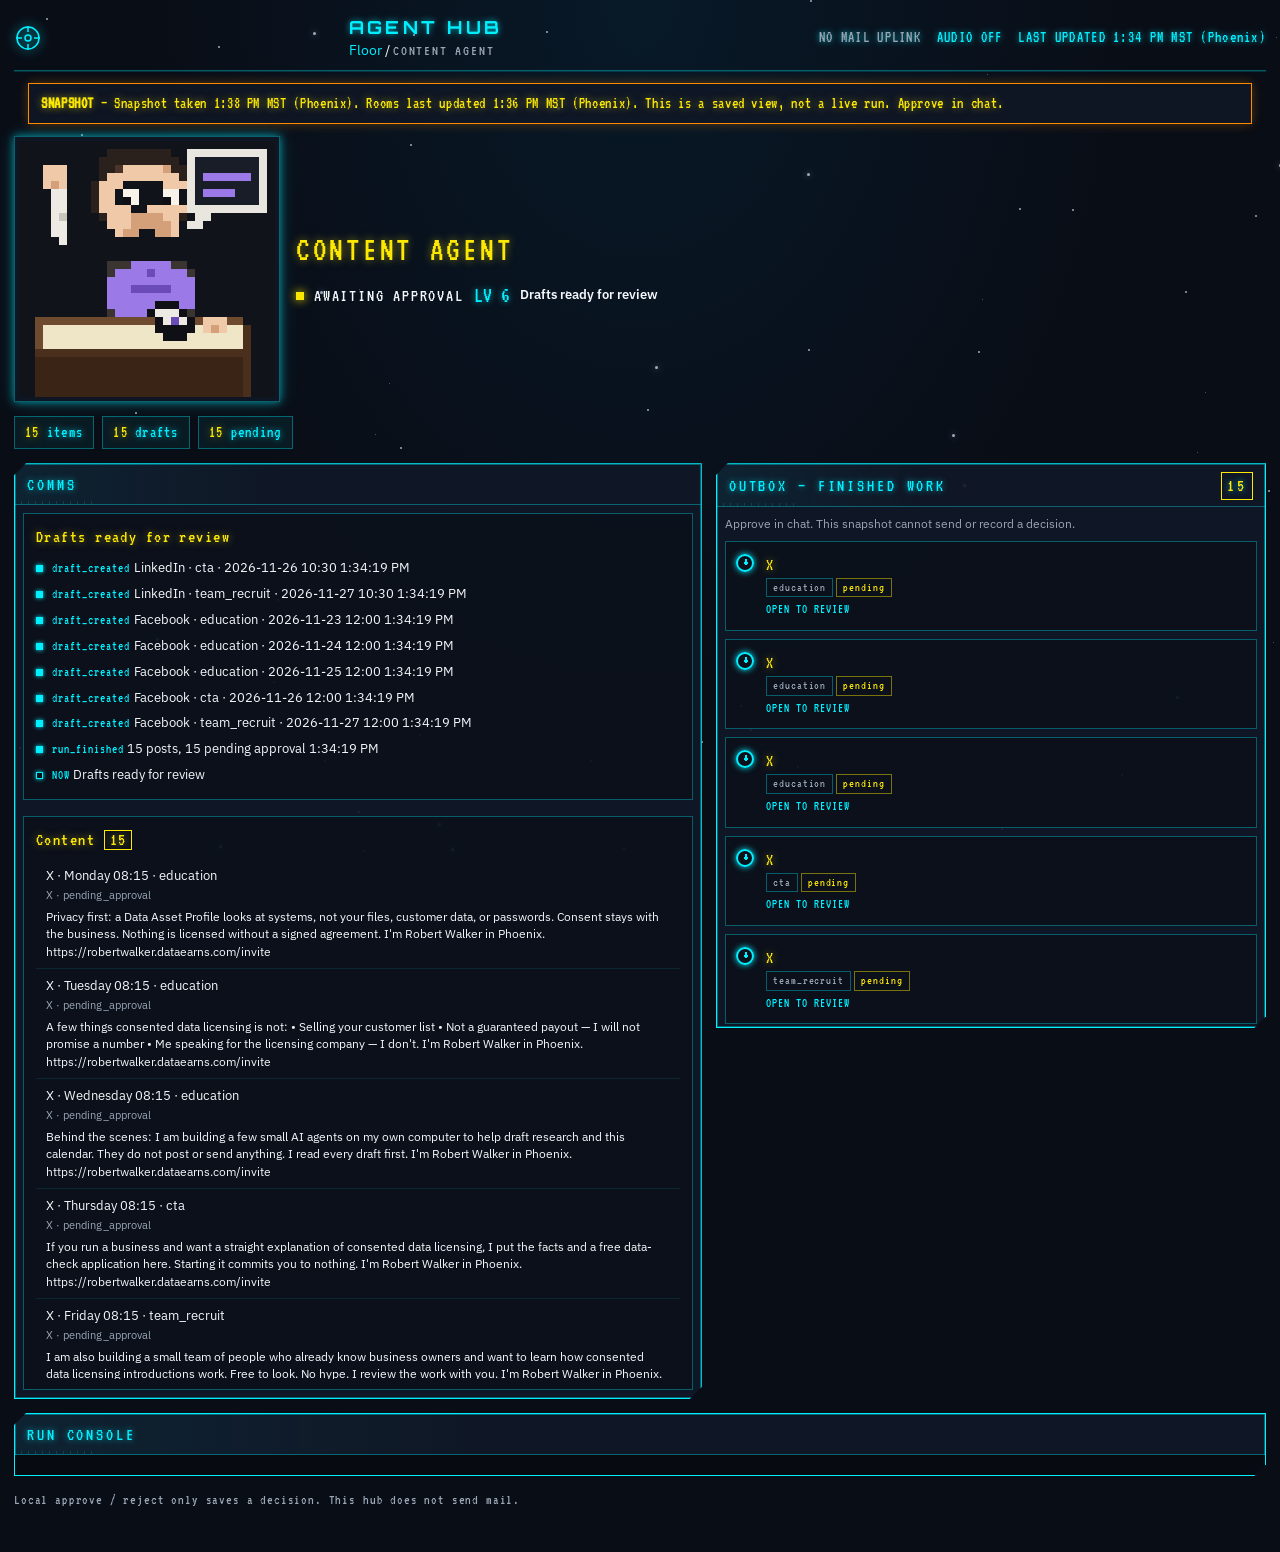
==== commit 2e5ce61a: "Update Agent Rooms snapshot" ====
--- a/room/content.html
+++ b/room/content.html
@@ -3,8 +3,8 @@
 <head>
   <meta charset="utf-8">
   <meta name="viewport" content="width=device-width, initial-scale=1">
-  <title>Room — Agent Hub</title>
-  <link rel="stylesheet" href="../css/app.css?v=hud6">
+  <title>Content Agent — Agent Hub</title>
+  <link rel="stylesheet" href="../css/app.css?v=hud8">
 </head>
 <body class="hud static">
   <div class="space" aria-hidden="true"><div class="starfield" id="stars"></div></div>
@@ -24,6 +24,7 @@
       <div class="hud-readouts">
         <span class="off">NO MAIL UPLINK</span>
         <span>AUDIO OFF</span>
+        <span id="clock-readout">LAST UPDATED —</span>
       </div>
     </header>
 
@@ -89,8 +90,9 @@
   </div>
   <script>
 window.__AGENT_ROOMS_STATIC__ = true;
-window.__SNAPSHOT_LABEL__ = "Snapshot taken 11:19 AM MST (Phoenix)";
-window.__ROOM_DATA__ = {"id": "content", "name": "Content Agent", "short": "Creator", "kind": "content", "character": "creator", "accent": "violet", "invite_url": "https://robertwalker.dataearns.com/invite", "blurb": "Drafts a weekly social calendar about real wins and the DataEarners opportunity. Nothing is posted until Robert approves.", "folder_exists": true, "live_wired": true, "live_note": null, "queue_enabled": true, "status": {"state": "awaiting_approval", "current_step": "Drafts ready for review", "current_source": null, "counts": {"sources_scanned": 3, "items_found": 6, "scored": 0, "drafts": 15, "pending": 15}, "last_updated": "2026-11-22T10:48:40-07:00", "error": null, "current_draft_id": null, "inferred": false, "live_wired": true}, "events": [{"ts": "2026-11-22T10:47:25-07:00", "type": "run_started", "detail": "Week of 2026-11-23"}, {"ts": "2026-11-22T10:47:25-07:00", "type": "source_scanned", "source": "[redacted-path]content-agent/platforms.yaml", "detail": "platforms.yaml"}, {"ts": "2026-11-22T10:47:25-07:00", "type": "source_scanned", "source": "[redacted-path]content-agent/topics.yaml", "detail": "6 education topics"}, {"ts": "2026-11-22T10:47:25-07:00", "type": "source_scanned", "source": "[redacted-path]content-agent/wins.md", "detail": "0 completed wins"}, {"ts": "2026-11-22T10:47:25-07:00", "type": "item_found", "source": "topics.yaml", "detail": "What consented data licensing is"}, {"ts": "2026-11-22T10:47:25-07:00", "type": "item_found", "source": "topics.yaml", "detail": "Which businesses qualify"}, {"ts": "2026-11-22T10:47:25-07:00", "type": "item_found", "source": "topics.yaml", "detail": "Privacy and consent"}, {"ts": "2026-11-22T10:47:25-07:00", "type": "item_found", "source": "topics.yaml", "detail": "Common myths"}, {"ts": "2026-11-22T10:47:25-07:00", "type": "item_found", "source": "topics.yaml", "detail": "Behind the scenes of building AI agents"}, {"ts": "2026-11-22T10:47:25-07:00", "type": "item_found", "source": "topics.yaml", "detail": "Phoenix small-business angle"}, {"ts": "2026-11-22T10:47:25-07:00", "type": "draft_created", "detail": "X · education · 2026-11-23 08:15", "draft_id": "616bc861a7bd"}, {"ts": "2026-11-22T10:47:25-07:00", "type": "draft_created", "detail": "X · education · 2026-11-24 08:15", "draft_id": "a0cb4ffbbeb6"}, {"ts": "2026-11-22T10:47:25-07:00", "type": "draft_created", "detail": "X · education · 2026-11-25 08:15", "draft_id": "b09f46d16825"}, {"ts": "2026-11-22T10:47:25-07:00", "type": "draft_created", "detail": "X · cta · 2026-11-26 08:15", "draft_id": "7d0e54160939"}, {"ts": "2026-11-22T10:47:25-07:00", "type": "draft_created", "detail": "X · team_recruit · 2026-11-27 08:15", "draft_id": "16626b46b3b2"}, {"ts": "2026-11-22T10:47:25-07:00", "type": "draft_created", "detail": "LinkedIn · education · 2026-11-23 10:30", "draft_id": "54ac4fff1a37"}, {"ts": "2026-11-22T10:47:25-07:00", "type": "draft_created", "detail": "LinkedIn · education · 2026-11-24 10:30", "draft_id": "07f5b3217349"}, {"ts": "2026-11-22T10:47:25-07:00", "type": "draft_created", "detail": "LinkedIn · education · 2026-11-25 10:30", "draft_id": "e1c354589664"}, {"ts": "2026-11-22T10:47:25-07:00", "type": "draft_created", "detail": "LinkedIn · cta · 2026-11-26 10:30", "draft_id": "bec9c2746849"}, {"ts": "2026-11-22T10:47:25-07:00", "type": "draft_created", "detail": "LinkedIn · team_recruit · 2026-11-27 10:30", "draft_id": "386fc4fc666a"}, {"ts": "2026-11-22T10:47:25-07:00", "type": "draft_created", "detail": "Facebook · education · 2026-11-23 12:00", "draft_id": "017722adc564"}, {"ts": "2026-11-22T10:47:25-07:00", "type": "draft_created", "detail": "Facebook · education · 2026-11-24 12:00", "draft_id": "9d58b1ad2643"}, {"ts": "2026-11-22T10:47:25-07:00", "type": "draft_created", "detail": "Facebook · education · 2026-11-25 12:00", "draft_id": "194040beeae0"}, {"ts": "2026-11-22T10:47:25-07:00", "type": "draft_created", "detail": "Facebook · cta · 2026-11-26 12:00", "draft_id": "fb03e88b3bd7"}, {"ts": "2026-11-22T10:47:25-07:00", "type": "draft_created", "detail": "Facebook · team_recruit · 2026-11-27 12:00", "draft_id": "bef117bb151f"}, {"ts": "2026-11-22T10:47:25-07:00", "type": "run_finished", "detail": "15 posts, 15 pending approval"}, {"ts": "2026-11-22T10:47:47-07:00", "type": "run_started", "detail": "Week of 2026-11-23"}, {"ts": "2026-11-22T10:47:47-07:00", "type": "source_scanned", "source": "[redacted-path]content-agent/platforms.yaml", "detail": "platforms.yaml"}, {"ts": "2026-11-22T10:47:47-07:00", "type": "source_scanned", "source": "[redacted-path]content-agent/topics.yaml", "detail": "6 education topics"}, {"ts": "2026-11-22T10:47:47-07:00", "type": "source_scanned", "source": "[redacted-path]content-agent/wins.md", "detail": "0 completed wins"}, {"ts": "2026-11-22T10:47:47-07:00", "type": "item_found", "source": "topics.yaml", "detail": "What consented data licensing is"}, {"ts": "2026-11-22T10:47:47-07:00", "type": "item_found", "source": "topics.yaml", "detail": "Which businesses qualify"}, {"ts": "2026-11-22T10:47:47-07:00", "type": "item_found", "source": "topics.yaml", "detail": "Privacy and consent"}, {"ts": "2026-11-22T10:47:47-07:00", "type": "item_found", "source": "topics.yaml", "detail": "Common myths"}, {"ts": "2026-11-22T10:47:47-07:00", "type": "item_found", "source": "topics.yaml", "detail": "Behind the scenes of building AI agents"}, {"ts": "2026-11-22T10:47:47-07:00", "type": "item_found", "source": "topics.yaml", "detail": "Phoenix small-business angle"}, {"ts": "2026-11-22T10:47:47-07:00", "type": "draft_created", "detail": "X · education · 2026-11-23 08:15", "draft_id": "616bc861a7bd"}, {"ts": "2026-11-22T10:47:47-07:00", "type": "draft_created", "detail": "X · education · 2026-11-24 08:15", "draft_id": "a0cb4ffbbeb6"}, {"ts": "2026-11-22T10:47:47-07:00", "type": "draft_created", "detail": "X · education · 2026-11-25 08:15", "draft_id": "b09f46d16825"}, {"ts": "2026-11-22T10:47:47-07:00", "type": "draft_created", "detail": "X · cta · 2026-11-26 08:15", "draft_id": "7d0e54160939"}, {"ts": "2026-11-22T10:47:47-07:00", "type": "draft_created", "detail": "X · team_recruit · 2026-11-27 08:15", "draft_id": "16626b46b3b2"}, {"ts": "2026-11-22T10:47:47-07:00", "type": "draft_created", "detail": "LinkedIn · education · 2026-11-23 10:30", "draft_id": "54ac4fff1a37"}, {"ts": "2026-11-22T10:47:47-07:00", "type": "draft_created", "detail": "LinkedIn · education · 2026-11-24 10:30", "draft_id": "07f5b3217349"}, {"ts": "2026-11-22T10:47:47-07:00", "type": "draft_created", "detail": "LinkedIn · education · 2026-11-25 10:30", "draft_id": "e1c354589664"}, {"ts": "2026-11-22T10:47:47-07:00", "type": "draft_created", "detail": "LinkedIn · cta · 2026-11-26 10:30", "draft_id": "bec9c2746849"}, {"ts": "2026-11-22T10:47:47-07:00", "type": "draft_created", "detail": "LinkedIn · team_recruit · 2026-11-27 10:30", "draft_id": "386fc4fc666a"}, {"ts": "2026-11-22T10:47:47-07:00", "type": "draft_created", "detail": "Facebook · education · 2026-11-23 12:00", "draft_id": "017722adc564"}, {"ts": "2026-11-22T10:47:47-07:00", "type": "draft_created", "detail": "Facebook · education · 2026-11-24 12:00", "draft_id": "9d58b1ad2643"}, {"ts": "2026-11-22T10:47:47-07:00", "type": "draft_created", "detail": "Facebook · education · 2026-11-25 12:00", "draft_id": "194040beeae0"}, {"ts": "2026-11-22T10:47:47-07:00", "type": "draft_created", "detail": "Facebook · cta · 2026-11-26 12:00", "draft_id": "fb03e88b3bd7"}, {"ts": "2026-11-22T10:47:47-07:00", "type": "draft_created", "detail": "Facebook · team_recruit · 2026-11-27 12:00", "draft_id": "bef117bb151f"}, {"ts": "2026-11-22T10:47:47-07:00", "type": "run_finished", "detail": "15 posts, 15 pending approval"}, {"ts": "2026-11-22T10:48:40-07:00", "type": "run_started", "detail": "Week of 2026-11-23"}, {"ts": "2026-11-22T10:48:40-07:00", "type": "source_scanned", "source": "[redacted-path]content-agent/platforms.yaml", "detail": "platforms.yaml"}, {"ts": "2026-11-22T10:48:40-07:00", "type": "source_scanned", "source": "[redacted-path]content-agent/topics.yaml", "detail": "6 education topics"}, {"ts": "2026-11-22T10:48:40-07:00", "type": "source_scanned", "source": "[redacted-path]content-agent/wins.md", "detail": "0 completed wins"}, {"ts": "2026-11-22T10:48:40-07:00", "type": "item_found", "source": "topics.yaml", "detail": "What consented data licensing is"}, {"ts": "2026-11-22T10:48:40-07:00", "type": "item_found", "source": "topics.yaml", "detail": "Which businesses qualify"}, {"ts": "2026-11-22T10:48:40-07:00", "type": "item_found", "source": "topics.yaml", "detail": "Privacy and consent"}, {"ts": "2026-11-22T10:48:40-07:00", "type": "item_found", "source": "topics.yaml", "detail": "Common myths"}, {"ts": "2026-11-22T10:48:40-07:00", "type": "item_found", "source": "topics.yaml", "detail": "Behind the scenes of building AI agents"}, {"ts": "2026-11-22T10:48:40-07:00", "type": "item_found", "source": "topics.yaml", "detail": "Phoenix small-business angle"}, {"ts": "2026-11-22T10:48:40-07:00", "type": "draft_created", "detail": "X · education · 2026-11-23 08:15", "draft_id": "616bc861a7bd"}, {"ts": "2026-11-22T10:48:40-07:00", "type": "draft_created", "detail": "X · education · 2026-11-24 08:15", "draft_id": "a0cb4ffbbeb6"}, {"ts": "2026-11-22T10:48:40-07:00", "type": "draft_created", "detail": "X · education · 2026-11-25 08:15", "draft_id": "b09f46d16825"}, {"ts": "2026-11-22T10:48:40-07:00", "type": "draft_created", "detail": "X · cta · 2026-11-26 08:15", "draft_id": "7d0e54160939"}, {"ts": "2026-11-22T10:48:40-07:00", "type": "draft_created", "detail": "X · team_recruit · 2026-11-27 08:15", "draft_id": "16626b46b3b2"}, {"ts": "2026-11-22T10:48:40-07:00", "type": "draft_created", "detail": "LinkedIn · education · 2026-11-23 10:30", "draft_id": "54ac4fff1a37"}, {"ts": "2026-11-22T10:48:40-07:00", "type": "draft_created", "detail": "LinkedIn · education · 2026-11-24 10:30", "draft_id": "07f5b3217349"}, {"ts": "2026-11-22T10:48:40-07:00", "type": "draft_created", "detail": "LinkedIn · education · 2026-11-25 10:30", "draft_id": "e1c354589664"}, {"ts": "2026-11-22T10:48:40-07:00", "type": "draft_created", "detail": "LinkedIn · cta · 2026-11-26 10:30", "draft_id": "bec9c2746849"}, {"ts": "2026-11-22T10:48:40-07:00", "type": "draft_created", "detail": "LinkedIn · team_recruit · 2026-11-27 10:30", "draft_id": "386fc4fc666a"}, {"ts": "2026-11-22T10:48:40-07:00", "type": "draft_created", "detail": "Facebook · education · 2026-11-23 12:00", "draft_id": "017722adc564"}, {"ts": "2026-11-22T10:48:40-07:00", "type": "draft_created", "detail": "Facebook · education · 2026-11-24 12:00", "draft_id": "9d58b1ad2643"}, {"ts": "2026-11-22T10:48:40-07:00", "type": "draft_created", "detail": "Facebook · education · 2026-11-25 12:00", "draft_id": "194040beeae0"}, {"ts": "2026-11-22T10:48:40-07:00", "type": "draft_created", "detail": "Facebook · cta · 2026-11-26 12:00", "draft_id": "fb03e88b3bd7"}, {"ts": "2026-11-22T10:48:40-07:00", "type": "draft_created", "detail": "Facebook · team_recruit · 2026-11-27 12:00", "draft_id": "bef117bb151f"}, {"ts": "2026-11-22T10:48:40-07:00", "type": "run_finished", "detail": "15 posts, 15 pending approval"}], "drafts": [{"id": "616bc861a7bd", "to_name": "X", "subject": null, "landing_url": "https://robertwalker.dataearns.com/invite", "opportunity": null, "opportunity_url": null, "message_type": "education", "decision": null, "decision_at": null}, {"id": "a0cb4ffbbeb6", "to_name": "X", "subject": null, "landing_url": "https://robertwalker.dataearns.com/invite", "opportunity": null, "opportunity_url": null, "message_type": "education", "decision": null, "decision_at": null}, {"id": "b09f46d16825", "to_name": "X", "subject": null, "landing_url": "https://robertwalker.dataearns.com/invite", "opportunity": null, "opportunity_url": null, "message_type": "education", "decision": null, "decision_at": null}, {"id": "7d0e54160939", "to_name": "X", "subject": null, "landing_url": "https://robertwalker.dataearns.com/invite", "opportunity": null, "opportunity_url": null, "message_type": "cta", "decision": null, "decision_at": null}, {"id": "16626b46b3b2", "to_name": "X", "subject": null, "landing_url": "https://robertwalker.dataearners.com/invite", "opportunity": null, "opportunity_url": null, "message_type": "team_recruit", "decision": null, "decision_at": null}, {"id": "54ac4fff1a37", "to_name": "LinkedIn", "subject": null, "landing_url": "https://robertwalker.dataearns.com/invite", "opportunity": null, "opportunity_url": null, "message_type": "education", "decision": null, "decision_at": null}, {"id": "07f5b3217349", "to_name": "LinkedIn", "subject": null, "landing_url": "https://robertwalker.dataearns.com/invite", "opportunity": null, "opportunity_url": null, "message_type": "education", "decision": null, "decision_at": null}, {"id": "e1c354589664", "to_name": "LinkedIn", "subject": null, "landing_url": "https://robertwalker.dataearns.com/invite", "opportunity": null, "opportunity_url": null, "message_type": "education", "decision": null, "decision_at": null}, {"id": "bec9c2746849", "to_name": "LinkedIn", "subject": null, "landing_url": "https://robertwalker.dataearns.com/invite", "opportunity": null, "opportunity_url": null, "message_type": "cta", "decision": null, "decision_at": null}, {"id": "386fc4fc666a", "to_name": "LinkedIn", "subject": null, "landing_url": "https://robertwalker.dataearners.com/invite", "opportunity": null, "opportunity_url": null, "message_type": "team_recruit", "decision": null, "decision_at": null}, {"id": "017722adc564", "to_name": "Facebook", "subject": null, "landing_url": "https://robertwalker.dataearns.com/invite", "opportunity": null, "opportunity_url": null, "message_type": "education", "decision": null, "decision_at": null}, {"id": "9d58b1ad2643", "to_name": "Facebook", "subject": null, "landing_url": "https://robertwalker.dataearns.com/invite", "opportunity": null, "opportunity_url": null, "message_type": "education", "decision": null, "decision_at": null}, {"id": "194040beeae0", "to_name": "Facebook", "subject": null, "landing_url": "https://robertwalker.dataearns.com/invite", "opportunity": null, "opportunity_url": null, "message_type": "education", "decision": null, "decision_at": null}, {"id": "fb03e88b3bd7", "to_name": "Facebook", "subject": null, "landing_url": "https://robertwalker.dataearns.com/invite", "opportunity": null, "opportunity_url": null, "message_type": "cta", "decision": null, "decision_at": null}, {"id": "bef117bb151f", "to_name": "Facebook", "subject": null, "landing_url": "https://robertwalker.dataearners.com/invite", "opportunity": null, "opportunity_url": null, "message_type": "team_recruit", "decision": null, "decision_at": null}], "opportunities": [], "businesses": [], "candidates": [], "leads": [], "content": [{"id": "616bc861a7bd", "name": "X · Monday 08:15 · education", "title": "X · Monday 08:15 · education", "channel": "X", "status": "pending_approval", "url": "https://robertwalker.dataearns.com/invite", "summary": "Privacy first: a Data Asset Profile looks at systems, not your files, customer data, or passwords.\n\nConsent stays with the business. Nothing is licensed without a signed agreement.\n\nI'm Robert Walker in Phoenix.\nhttps://robertwalker.dataearns.com/invite"}, {"id": "a0cb4ffbbeb6", "name": "X · Tuesday 08:15 · education", "title": "X · Tuesday 08:15 · education", "channel": "X", "status": "pending_approval", "url": "https://robertwalker.dataearns.com/invite", "summary": "A few things consented data licensing is not:\n• Selling your customer list\n• Not a guaranteed payout — I will not promise a number\n• Me speaking for the licensing company — I don't.\n\nI'm Robert Walker in Phoenix.\nhttps://robertwalker.dataearns.com/invite"}, {"id": "b09f46d16825", "name": "X · Wednesday 08:15 · education", "title": "X · Wednesday 08:15 · education", "channel": "X", "status": "pending_approval", "url": "https://robertwalker.dataearns.com/invite", "summary": "Behind the scenes: I am building a few small AI agents on my own computer to help draft research and this calendar.\n\nThey do not post or send anything. I read every draft first.\n\nI'm Robert Walker in Phoenix.\nhttps://robertwalker.dataearns.com/invite"}, {"id": "7d0e54160939", "name": "X · Thursday 08:15 · cta", "title": "X · Thursday 08:15 · cta", "channel": "X", "status": "pending_approval", "url": "https://robertwalker.dataearns.com/invite", "summary": "If you run a business and want a straight explanation of consented data licensing, I put the facts and a free data-check application here.\n\nStarting it commits you to nothing.\n\nI'm Robert Walker in Phoenix.\nhttps://robertwalker.dataearns.com/invite"}, {"id": "16626b46b3b2", "name": "X · Friday 08:15 · team_recruit", "title": "X · Friday 08:15 · team_recruit", "channel": "X", "status": "pending_approval", "url": "https://robertwalker.dataearners.com/invite", "summary": "I am also building a small team of people who already know business owners and want to learn how consented data licensing introductions work.\n\nFree to look. No hype. I review the work with you.\n\nI'm Robert Walker in Phoenix.\nhttps://robertwalker.dataearners.com/invite"}, {"id": "54ac4fff1a37", "name": "LinkedIn · Monday 10:30 · education", "title": "LinkedIn · Monday 10:30 · education", "channel": "LinkedIn", "status": "pending_approval", "url": "https://robertwalker.dataearns.com/invite", "summary": "A word on privacy and consent, because this should be clear up front.\n\nA Data Asset Profile looks at systems — not at a company's files, customer data, or passwords. Starting a free profile does not give anyone access to the company's records. Consent belongs to the business. Not"}, {"id": "07f5b3217349", "name": "LinkedIn · Tuesday 10:30 · education", "title": "LinkedIn · Tuesday 10:30 · education", "channel": "LinkedIn", "status": "pending_approval", "url": "https://robertwalker.dataearns.com/invite", "summary": "A few myths I hear about consented data licensing, stated plainly:\n\nIt is not selling a customer list.\nIt is not a guaranteed payout, and I will not promise a number.\nI am an independent DataEarners Team member. I do not speak for the licensing company, and they have not asked me"}, {"id": "e1c354589664", "name": "LinkedIn · Wednesday 10:30 · education", "title": "LinkedIn · Wednesday 10:30 · education", "channel": "LinkedIn", "status": "pending_approval", "url": "https://robertwalker.dataearns.com/invite", "summary": "A behind-the-scenes note on the AI agents I am building.\n\nI am putting a few small agents on my own computer to help draft research, messages, and this content calendar. They do not post or send anything. I read every draft first. That approval step matters: an agent can write a"}, {"id": "bec9c2746849", "name": "LinkedIn · Thursday 10:30 · cta", "title": "LinkedIn · Thursday 10:30 · cta", "channel": "LinkedIn", "status": "pending_approval", "url": "https://robertwalker.dataearns.com/invite", "summary": "If you run a business and want a straight explanation of consented data licensing, I have a page with the facts and a short application for a free data check.\n\nThe application is how a company sees whether it may be a fit. Starting it, or requesting an offer, commits you to nothi"}, {"id": "386fc4fc666a", "name": "LinkedIn · Friday 10:30 · team_recruit", "title": "LinkedIn · Friday 10:30 · team_recruit", "channel": "LinkedIn", "status": "pending_approval", "url": "https://robertwalker.dataearners.com/invite", "summary": "A note for people who already have a network of business owners.\n\nI am building a small DataEarners team. The work is introductions: helping a business learn about consented data licensing and, if they choose, start a free profile. It is free to look at the invite and there is no"}, {"id": "017722adc564", "name": "Facebook · Monday 12:00 · education", "title": "Facebook · Monday 12:00 · education", "channel": "Facebook", "status": "pending_approval", "url": "https://robertwalker.dataearns.com/invite", "summary": "I'm Robert Walker, a DataEarners Team member in Phoenix, AZ.\n\nOn privacy: the free profile looks at systems, not at your files, customer data, or passwords. You are not handing anyone the keys to the shop.\n\nConsent stays with the business. Nothing is licensed unless there is a si"}, {"id": "9d58b1ad2643", "name": "Facebook · Tuesday 12:00 · education", "title": "Facebook · Tuesday 12:00 · education", "channel": "Facebook", "status": "pending_approval", "url": "https://robertwalker.dataearns.com/invite", "summary": "I'm Robert Walker, a DataEarners Team member in Phoenix, AZ.\n\nLet me clear up a few myths. This is not selling your customer list. It is not a guaranteed check — I will not promise a number. And I do not speak for the licensing company; they have not asked me to.\n\nLooking at the"}, {"id": "194040beeae0", "name": "Facebook · Wednesday 12:00 · education", "title": "Facebook · Wednesday 12:00 · education", "channel": "Facebook", "status": "pending_approval", "url": "https://robertwalker.dataearns.com/invite", "summary": "I'm Robert Walker, a DataEarners Team member in Phoenix, AZ.\n\nA quick behind-the-scenes note. I am building a few small AI agents on my own computer to help draft research and posts like this. They do not publish anything on their own. I read every draft before it can go out.\n\nTh"}, {"id": "fb03e88b3bd7", "name": "Facebook · Thursday 12:00 · cta", "title": "Facebook · Thursday 12:00 · cta", "channel": "Facebook", "status": "pending_approval", "url": "https://robertwalker.dataearns.com/invite", "summary": "I'm Robert Walker, a DataEarners Team member in Phoenix, AZ.\n\nIf you own a business and want the facts on consented data licensing — including a short application for a free data check — I put them on one page. Starting the application does not commit you to a deal. I will not pr"}, {"id": "bef117bb151f", "name": "Facebook · Friday 12:00 · team_recruit", "title": "Facebook · Friday 12:00 · team_recruit", "channel": "Facebook", "status": "pending_approval", "url": "https://robertwalker.dataearners.com/invite", "summary": "I'm Robert Walker, a DataEarners Team member in Phoenix, AZ.\n\nI am also building a small team. If you already know business owners and want to learn how introductions to consented data licensing work, the invite is free to look at and nothing has to be purchased to join.\n\nI will"}], "merch": [], "income": {"totals": [], "items": []}, "panels": [{"type": "content", "title": "Content", "items": [{"id": "616bc861a7bd", "name": "X · Monday 08:15 · education", "title": "X · Monday 08:15 · education", "channel": "X", "status": "pending_approval", "url": "https://robertwalker.dataearns.com/invite", "summary": "Privacy first: a Data Asset Profile looks at systems, not your files, customer data, or passwords.\n\nConsent stays with the business. Nothing is licensed without a signed agreement.\n\nI'm Robert Walker in Phoenix.\nhttps://robertwalker.dataearns.com/invite"}, {"id": "a0cb4ffbbeb6", "name": "X · Tuesday 08:15 · education", "title": "X · Tuesday 08:15 · education", "channel": "X", "status": "pending_approval", "url": "https://robertwalker.dataearns.com/invite", "summary": "A few things consented data licensing is not:\n• Selling your customer list\n• Not a guaranteed payout — I will not promise a number\n• Me speaking for the licensing company — I don't.\n\nI'm Robert Walker in Phoenix.\nhttps://robertwalker.dataearns.com/invite"}, {"id": "b09f46d16825", "name": "X · Wednesday 08:15 · education", "title": "X · Wednesday 08:15 · education", "channel": "X", "status": "pending_approval", "url": "https://robertwalker.dataearns.com/invite", "summary": "Behind the scenes: I am building a few small AI agents on my own computer to help draft research and this calendar.\n\nThey do not post or send anything. I read every draft first.\n\nI'm Robert Walker in Phoenix.\nhttps://robertwalker.dataearns.com/invite"}, {"id": "7d0e54160939", "name": "X · Thursday 08:15 · cta", "title": "X · Thursday 08:15 · cta", "channel": "X", "status": "pending_approval", "url": "https://robertwalker.dataearns.com/invite", "summary": "If you run a business and want a straight explanation of consented data licensing, I put the facts and a free data-check application here.\n\nStarting it commits you to nothing.\n\nI'm Robert Walker in Phoenix.\nhttps://robertwalker.dataearns.com/invite"}, {"id": "16626b46b3b2", "name": "X · Friday 08:15 · team_recruit", "title": "X · Friday 08:15 · team_recruit", "channel": "X", "status": "pending_approval", "url": "https://robertwalker.dataearners.com/invite", "summary": "I am also building a small team of people who already know business owners and want to learn how consented data licensing introductions work.\n\nFree to look. No hype. I review the work with you.\n\nI'm Robert Walker in Phoenix.\nhttps://robertwalker.dataearners.com/invite"}, {"id": "54ac4fff1a37", "name": "LinkedIn · Monday 10:30 · education", "title": "LinkedIn · Monday 10:30 · education", "channel": "LinkedIn", "status": "pending_approval", "url": "https://robertwalker.dataearns.com/invite", "summary": "A word on privacy and consent, because this should be clear up front.\n\nA Data Asset Profile looks at systems — not at a company's files, customer data, or passwords. Starting a free profile does not give anyone access to the company's records. Consent belongs to the business. Not"}, {"id": "07f5b3217349", "name": "LinkedIn · Tuesday 10:30 · education", "title": "LinkedIn · Tuesday 10:30 · education", "channel": "LinkedIn", "status": "pending_approval", "url": "https://robertwalker.dataearns.com/invite", "summary": "A few myths I hear about consented data licensing, stated plainly:\n\nIt is not selling a customer list.\nIt is not a guaranteed payout, and I will not promise a number.\nI am an independent DataEarners Team member. I do not speak for the licensing company, and they have not asked me"}, {"id": "e1c354589664", "name": "LinkedIn · Wednesday 10:30 · education", "title": "LinkedIn · Wednesday 10:30 · education", "channel": "LinkedIn", "status": "pending_approval", "url": "https://robertwalker.dataearns.com/invite", "summary": "A behind-the-scenes note on the AI agents I am building.\n\nI am putting a few small agents on my own computer to help draft research, messages, and this content calendar. They do not post or send anything. I read every draft first. That approval step matters: an agent can write a"}, {"id": "bec9c2746849", "name": "LinkedIn · Thursday 10:30 · cta", "title": "LinkedIn · Thursday 10:30 · cta", "channel": "LinkedIn", "status": "pending_approval", "url": "https://robertwalker.dataearns.com/invite", "summary": "If you run a business and want a straight explanation of consented data licensing, I have a page with the facts and a short application for a free data check.\n\nThe application is how a company sees whether it may be a fit. Starting it, or requesting an offer, commits you to nothi"}, {"id": "386fc4fc666a", "name": "LinkedIn · Friday 10:30 · team_recruit", "title": "LinkedIn · Friday 10:30 · team_recruit", "channel": "LinkedIn", "status": "pending_approval", "url": "https://robertwalker.dataearners.com/invite", "summary": "A note for people who already have a network of business owners.\n\nI am building a small DataEarners team. The work is introductions: helping a business learn about consented data licensing and, if they choose, start a free profile. It is free to look at the invite and there is no"}, {"id": "017722adc564", "name": "Facebook · Monday 12:00 · education", "title": "Facebook · Monday 12:00 · education", "channel": "Facebook", "status": "pending_approval", "url": "https://robertwalker.dataearns.com/invite", "summary": "I'm Robert Walker, a DataEarners Team member in Phoenix, AZ.\n\nOn privacy: the free profile looks at systems, not at your files, customer data, or passwords. You are not handing anyone the keys to the shop.\n\nConsent stays with the business. Nothing is licensed unless there is a si"}, {"id": "9d58b1ad2643", "name": "Facebook · Tuesday 12:00 · education", "title": "Facebook · Tuesday 12:00 · education", "channel": "Facebook", "status": "pending_approval", "url": "https://robertwalker.dataearns.com/invite", "summary": "I'm Robert Walker, a DataEarners Team member in Phoenix, AZ.\n\nLet me clear up a few myths. This is not selling your customer list. It is not a guaranteed check — I will not promise a number. And I do not speak for the licensing company; they have not asked me to.\n\nLooking at the"}, {"id": "194040beeae0", "name": "Facebook · Wednesday 12:00 · education", "title": "Facebook · Wednesday 12:00 · education", "channel": "Facebook", "status": "pending_approval", "url": "https://robertwalker.dataearns.com/invite", "summary": "I'm Robert Walker, a DataEarners Team member in Phoenix, AZ.\n\nA quick behind-the-scenes note. I am building a few small AI agents on my own computer to help draft research and posts like this. They do not publish anything on their own. I read every draft before it can go out.\n\nTh"}, {"id": "fb03e88b3bd7", "name": "Facebook · Thursday 12:00 · cta", "title": "Facebook · Thursday 12:00 · cta", "channel": "Facebook", "status": "pending_approval", "url": "https://robertwalker.dataearns.com/invite", "summary": "I'm Robert Walker, a DataEarners Team member in Phoenix, AZ.\n\nIf you own a business and want the facts on consented data licensing — including a short application for a free data check — I put them on one page. Starting the application does not commit you to a deal. I will not pr"}, {"id": "bef117bb151f", "name": "Facebook · Friday 12:00 · team_recruit", "title": "Facebook · Friday 12:00 · team_recruit", "channel": "Facebook", "status": "pending_approval", "url": "https://robertwalker.dataearners.com/invite", "summary": "I'm Robert Walker, a DataEarners Team member in Phoenix, AZ.\n\nI am also building a small team. If you already know business owners and want to learn how introductions to consented data licensing work, the invite is free to look at and nothing has to be purchased to join.\n\nI will"}]}], "run": {"available": false, "running": false, "detected_command": null, "note": "Snapshot only — run the agent from the local dashboard."}, "badges": [{"label": "15 items", "value": "15"}, {"label": "15 drafts", "value": "15"}, {"label": "15 pending", "value": "15"}], "snapshot_label": "Snapshot taken 11:19 AM MST (Phoenix)", "snapshot_taken": "2026-11-22T11:19:54-07:00"};
+window.__SNAPSHOT_LABEL__ = "Snapshot taken 1:38 PM MST (Phoenix)";
+window.__ROOMS_LAST_UPDATED__ = "2026-11-22T13:36:27-07:00";
+window.__ROOM_DATA__ = {"id": "content", "name": "Content Agent", "short": "Creator", "kind": "content", "character": "creator", "accent": "violet", "invite_url": "https://robertwalker.dataearns.com/invite", "blurb": "Drafts a weekly social calendar about real wins and the DataEarners opportunity. Nothing is posted until Robert approves.", "folder_exists": true, "live_wired": true, "live_note": null, "queue_enabled": true, "status": {"state": "awaiting_approval", "current_step": "Drafts ready for review", "current_source": null, "counts": {"sources_scanned": 3, "items_found": 6, "scored": 0, "drafts": 15, "pending": 15}, "last_updated": "2026-11-22T13:34:19-07:00", "error": null, "current_draft_id": null, "inferred": false, "live_wired": true}, "events": [{"ts": "2026-11-22T10:47:25-07:00", "type": "run_started", "detail": "Week of 2026-11-23"}, {"ts": "2026-11-22T10:47:25-07:00", "type": "source_scanned", "source": "[redacted-path]content-agent/platforms.yaml", "detail": "platforms.yaml"}, {"ts": "2026-11-22T10:47:25-07:00", "type": "source_scanned", "source": "[redacted-path]content-agent/topics.yaml", "detail": "6 education topics"}, {"ts": "2026-11-22T10:47:25-07:00", "type": "source_scanned", "source": "[redacted-path]content-agent/wins.md", "detail": "0 completed wins"}, {"ts": "2026-11-22T10:47:25-07:00", "type": "item_found", "source": "topics.yaml", "detail": "What consented data licensing is"}, {"ts": "2026-11-22T10:47:25-07:00", "type": "item_found", "source": "topics.yaml", "detail": "Which businesses qualify"}, {"ts": "2026-11-22T10:47:25-07:00", "type": "item_found", "source": "topics.yaml", "detail": "Privacy and consent"}, {"ts": "2026-11-22T10:47:25-07:00", "type": "item_found", "source": "topics.yaml", "detail": "Common myths"}, {"ts": "2026-11-22T10:47:25-07:00", "type": "item_found", "source": "topics.yaml", "detail": "Behind the scenes of building AI agents"}, {"ts": "2026-11-22T10:47:25-07:00", "type": "item_found", "source": "topics.yaml", "detail": "Phoenix small-business angle"}, {"ts": "2026-11-22T10:47:25-07:00", "type": "draft_created", "detail": "X · education · 2026-11-23 08:15", "draft_id": "616bc861a7bd"}, {"ts": "2026-11-22T10:47:25-07:00", "type": "draft_created", "detail": "X · education · 2026-11-24 08:15", "draft_id": "a0cb4ffbbeb6"}, {"ts": "2026-11-22T10:47:25-07:00", "type": "draft_created", "detail": "X · education · 2026-11-25 08:15", "draft_id": "b09f46d16825"}, {"ts": "2026-11-22T10:47:25-07:00", "type": "draft_created", "detail": "X · cta · 2026-11-26 08:15", "draft_id": "7d0e54160939"}, {"ts": "2026-11-22T10:47:25-07:00", "type": "draft_created", "detail": "X · team_recruit · 2026-11-27 08:15", "draft_id": "16626b46b3b2"}, {"ts": "2026-11-22T10:47:25-07:00", "type": "draft_created", "detail": "LinkedIn · education · 2026-11-23 10:30", "draft_id": "54ac4fff1a37"}, {"ts": "2026-11-22T10:47:25-07:00", "type": "draft_created", "detail": "LinkedIn · education · 2026-11-24 10:30", "draft_id": "07f5b3217349"}, {"ts": "2026-11-22T10:47:25-07:00", "type": "draft_created", "detail": "LinkedIn · education · 2026-11-25 10:30", "draft_id": "e1c354589664"}, {"ts": "2026-11-22T10:47:25-07:00", "type": "draft_created", "detail": "LinkedIn · cta · 2026-11-26 10:30", "draft_id": "bec9c2746849"}, {"ts": "2026-11-22T10:47:25-07:00", "type": "draft_created", "detail": "LinkedIn · team_recruit · 2026-11-27 10:30", "draft_id": "386fc4fc666a"}, {"ts": "2026-11-22T10:47:25-07:00", "type": "draft_created", "detail": "Facebook · education · 2026-11-23 12:00", "draft_id": "017722adc564"}, {"ts": "2026-11-22T10:47:25-07:00", "type": "draft_created", "detail": "Facebook · education · 2026-11-24 12:00", "draft_id": "9d58b1ad2643"}, {"ts": "2026-11-22T10:47:25-07:00", "type": "draft_created", "detail": "Facebook · education · 2026-11-25 12:00", "draft_id": "194040beeae0"}, {"ts": "2026-11-22T10:47:25-07:00", "type": "draft_created", "detail": "Facebook · cta · 2026-11-26 12:00", "draft_id": "fb03e88b3bd7"}, {"ts": "2026-11-22T10:47:25-07:00", "type": "draft_created", "detail": "Facebook · team_recruit · 2026-11-27 12:00", "draft_id": "bef117bb151f"}, {"ts": "2026-11-22T10:47:25-07:00", "type": "run_finished", "detail": "15 posts, 15 pending approval"}, {"ts": "2026-11-22T10:47:47-07:00", "type": "run_started", "detail": "Week of 2026-11-23"}, {"ts": "2026-11-22T10:47:47-07:00", "type": "source_scanned", "source": "[redacted-path]content-agent/platforms.yaml", "detail": "platforms.yaml"}, {"ts": "2026-11-22T10:47:47-07:00", "type": "source_scanned", "source": "[redacted-path]content-agent/topics.yaml", "detail": "6 education topics"}, {"ts": "2026-11-22T10:47:47-07:00", "type": "source_scanned", "source": "[redacted-path]content-agent/wins.md", "detail": "0 completed wins"}, {"ts": "2026-11-22T10:47:47-07:00", "type": "item_found", "source": "topics.yaml", "detail": "What consented data licensing is"}, {"ts": "2026-11-22T10:47:47-07:00", "type": "item_found", "source": "topics.yaml", "detail": "Which businesses qualify"}, {"ts": "2026-11-22T10:47:47-07:00", "type": "item_found", "source": "topics.yaml", "detail": "Privacy and consent"}, {"ts": "2026-11-22T10:47:47-07:00", "type": "item_found", "source": "topics.yaml", "detail": "Common myths"}, {"ts": "2026-11-22T10:47:47-07:00", "type": "item_found", "source": "topics.yaml", "detail": "Behind the scenes of building AI agents"}, {"ts": "2026-11-22T10:47:47-07:00", "type": "item_found", "source": "topics.yaml", "detail": "Phoenix small-business angle"}, {"ts": "2026-11-22T10:47:47-07:00", "type": "draft_created", "detail": "X · education · 2026-11-23 08:15", "draft_id": "616bc861a7bd"}, {"ts": "2026-11-22T10:47:47-07:00", "type": "draft_created", "detail": "X · education · 2026-11-24 08:15", "draft_id": "a0cb4ffbbeb6"}, {"ts": "2026-11-22T10:47:47-07:00", "type": "draft_created", "detail": "X · education · 2026-11-25 08:15", "draft_id": "b09f46d16825"}, {"ts": "2026-11-22T10:47:47-07:00", "type": "draft_created", "detail": "X · cta · 2026-11-26 08:15", "draft_id": "7d0e54160939"}, {"ts": "2026-11-22T10:47:47-07:00", "type": "draft_created", "detail": "X · team_recruit · 2026-11-27 08:15", "draft_id": "16626b46b3b2"}, {"ts": "2026-11-22T10:47:47-07:00", "type": "draft_created", "detail": "LinkedIn · education · 2026-11-23 10:30", "draft_id": "54ac4fff1a37"}, {"ts": "2026-11-22T10:47:47-07:00", "type": "draft_created", "detail": "LinkedIn · education · 2026-11-24 10:30", "draft_id": "07f5b3217349"}, {"ts": "2026-11-22T10:47:47-07:00", "type": "draft_created", "detail": "LinkedIn · education · 2026-11-25 10:30", "draft_id": "e1c354589664"}, {"ts": "2026-11-22T10:47:47-07:00", "type": "draft_created", "detail": "LinkedIn · cta · 2026-11-26 10:30", "draft_id": "bec9c2746849"}, {"ts": "2026-11-22T10:47:47-07:00", "type": "draft_created", "detail": "LinkedIn · team_recruit · 2026-11-27 10:30", "draft_id": "386fc4fc666a"}, {"ts": "2026-11-22T10:47:47-07:00", "type": "draft_created", "detail": "Facebook · education · 2026-11-23 12:00", "draft_id": "017722adc564"}, {"ts": "2026-11-22T10:47:47-07:00", "type": "draft_created", "detail": "Facebook · education · 2026-11-24 12:00", "draft_id": "9d58b1ad2643"}, {"ts": "2026-11-22T10:47:47-07:00", "type": "draft_created", "detail": "Facebook · education · 2026-11-25 12:00", "draft_id": "194040beeae0"}, {"ts": "2026-11-22T10:47:47-07:00", "type": "draft_created", "detail": "Facebook · cta · 2026-11-26 12:00", "draft_id": "fb03e88b3bd7"}, {"ts": "2026-11-22T10:47:47-07:00", "type": "draft_created", "detail": "Facebook · team_recruit · 2026-11-27 12:00", "draft_id": "bef117bb151f"}, {"ts": "2026-11-22T10:47:47-07:00", "type": "run_finished", "detail": "15 posts, 15 pending approval"}, {"ts": "2026-11-22T10:48:40-07:00", "type": "run_started", "detail": "Week of 2026-11-23"}, {"ts": "2026-11-22T10:48:40-07:00", "type": "source_scanned", "source": "[redacted-path]content-agent/platforms.yaml", "detail": "platforms.yaml"}, {"ts": "2026-11-22T10:48:40-07:00", "type": "source_scanned", "source": "[redacted-path]content-agent/topics.yaml", "detail": "6 education topics"}, {"ts": "2026-11-22T10:48:40-07:00", "type": "source_scanned", "source": "[redacted-path]content-agent/wins.md", "detail": "0 completed wins"}, {"ts": "2026-11-22T10:48:40-07:00", "type": "item_found", "source": "topics.yaml", "detail": "What consented data licensing is"}, {"ts": "2026-11-22T10:48:40-07:00", "type": "item_found", "source": "topics.yaml", "detail": "Which businesses qualify"}, {"ts": "2026-11-22T10:48:40-07:00", "type": "item_found", "source": "topics.yaml", "detail": "Privacy and consent"}, {"ts": "2026-11-22T10:48:40-07:00", "type": "item_found", "source": "topics.yaml", "detail": "Common myths"}, {"ts": "2026-11-22T10:48:40-07:00", "type": "item_found", "source": "topics.yaml", "detail": "Behind the scenes of building AI agents"}, {"ts": "2026-11-22T10:48:40-07:00", "type": "item_found", "source": "topics.yaml", "detail": "Phoenix small-business angle"}, {"ts": "2026-11-22T10:48:40-07:00", "type": "draft_created", "detail": "X · education · 2026-11-23 08:15", "draft_id": "616bc861a7bd"}, {"ts": "2026-11-22T10:48:40-07:00", "type": "draft_created", "detail": "X · education · 2026-11-24 08:15", "draft_id": "a0cb4ffbbeb6"}, {"ts": "2026-11-22T10:48:40-07:00", "type": "draft_created", "detail": "X · education · 2026-11-25 08:15", "draft_id": "b09f46d16825"}, {"ts": "2026-11-22T10:48:40-07:00", "type": "draft_created", "detail": "X · cta · 2026-11-26 08:15", "draft_id": "7d0e54160939"}, {"ts": "2026-11-22T10:48:40-07:00", "type": "draft_created", "detail": "X · team_recruit · 2026-11-27 08:15", "draft_id": "16626b46b3b2"}, {"ts": "2026-11-22T10:48:40-07:00", "type": "draft_created", "detail": "LinkedIn · education · 2026-11-23 10:30", "draft_id": "54ac4fff1a37"}, {"ts": "2026-11-22T10:48:40-07:00", "type": "draft_created", "detail": "LinkedIn · education · 2026-11-24 10:30", "draft_id": "07f5b3217349"}, {"ts": "2026-11-22T10:48:40-07:00", "type": "draft_created", "detail": "LinkedIn · education · 2026-11-25 10:30", "draft_id": "e1c354589664"}, {"ts": "2026-11-22T10:48:40-07:00", "type": "draft_created", "detail": "LinkedIn · cta · 2026-11-26 10:30", "draft_id": "bec9c2746849"}, {"ts": "2026-11-22T10:48:40-07:00", "type": "draft_created", "detail": "LinkedIn · team_recruit · 2026-11-27 10:30", "draft_id": "386fc4fc666a"}, {"ts": "2026-11-22T10:48:40-07:00", "type": "draft_created", "detail": "Facebook · education · 2026-11-23 12:00", "draft_id": "017722adc564"}, {"ts": "2026-11-22T10:48:40-07:00", "type": "draft_created", "detail": "Facebook · education · 2026-11-24 12:00", "draft_id": "9d58b1ad2643"}, {"ts": "2026-11-22T10:48:40-07:00", "type": "draft_created", "detail": "Facebook · education · 2026-11-25 12:00", "draft_id": "194040beeae0"}, {"ts": "2026-11-22T10:48:40-07:00", "type": "draft_created", "detail": "Facebook · cta · 2026-11-26 12:00", "draft_id": "fb03e88b3bd7"}, {"ts": "2026-11-22T10:48:40-07:00", "type": "draft_created", "detail": "Facebook · team_recruit · 2026-11-27 12:00", "draft_id": "bef117bb151f"}, {"ts": "2026-11-22T10:48:40-07:00", "type": "run_finished", "detail": "15 posts, 15 pending approval"}, {"ts": "2026-11-22T13:34:19-07:00", "type": "run_started", "detail": "Week of 2026-11-23"}, {"ts": "2026-11-22T13:34:19-07:00", "type": "source_scanned", "source": "[redacted-path]content-agent/platforms.yaml", "detail": "platforms.yaml"}, {"ts": "2026-11-22T13:34:19-07:00", "type": "source_scanned", "source": "[redacted-path]content-agent/topics.yaml", "detail": "6 education topics"}, {"ts": "2026-11-22T13:34:19-07:00", "type": "source_scanned", "source": "[redacted-path]content-agent/wins.md", "detail": "0 completed wins"}, {"ts": "2026-11-22T13:34:19-07:00", "type": "item_found", "source": "topics.yaml", "detail": "What consented data licensing is"}, {"ts": "2026-11-22T13:34:19-07:00", "type": "item_found", "source": "topics.yaml", "detail": "Which businesses qualify"}, {"ts": "2026-11-22T13:34:19-07:00", "type": "item_found", "source": "topics.yaml", "detail": "Privacy and consent"}, {"ts": "2026-11-22T13:34:19-07:00", "type": "item_found", "source": "topics.yaml", "detail": "Common myths"}, {"ts": "2026-11-22T13:34:19-07:00", "type": "item_found", "source": "topics.yaml", "detail": "Behind the scenes of building AI agents"}, {"ts": "2026-11-22T13:34:19-07:00", "type": "item_found", "source": "topics.yaml", "detail": "Phoenix small-business angle"}, {"ts": "2026-11-22T13:34:19-07:00", "type": "draft_created", "detail": "X · education · 2026-11-23 08:15", "draft_id": "616bc861a7bd"}, {"ts": "2026-11-22T13:34:19-07:00", "type": "draft_created", "detail": "X · education · 2026-11-24 08:15", "draft_id": "a0cb4ffbbeb6"}, {"ts": "2026-11-22T13:34:19-07:00", "type": "draft_created", "detail": "X · education · 2026-11-25 08:15", "draft_id": "b09f46d16825"}, {"ts": "2026-11-22T13:34:19-07:00", "type": "draft_created", "detail": "X · cta · 2026-11-26 08:15", "draft_id": "7d0e54160939"}, {"ts": "2026-11-22T13:34:19-07:00", "type": "draft_created", "detail": "X · team_recruit · 2026-11-27 08:15", "draft_id": "16626b46b3b2"}, {"ts": "2026-11-22T13:34:19-07:00", "type": "draft_created", "detail": "LinkedIn · education · 2026-11-23 10:30", "draft_id": "54ac4fff1a37"}, {"ts": "2026-11-22T13:34:19-07:00", "type": "draft_created", "detail": "LinkedIn · education · 2026-11-24 10:30", "draft_id": "07f5b3217349"}, {"ts": "2026-11-22T13:34:19-07:00", "type": "draft_created", "detail": "LinkedIn · education · 2026-11-25 10:30", "draft_id": "e1c354589664"}, {"ts": "2026-11-22T13:34:19-07:00", "type": "draft_created", "detail": "LinkedIn · cta · 2026-11-26 10:30", "draft_id": "bec9c2746849"}, {"ts": "2026-11-22T13:34:19-07:00", "type": "draft_created", "detail": "LinkedIn · team_recruit · 2026-11-27 10:30", "draft_id": "386fc4fc666a"}, {"ts": "2026-11-22T13:34:19-07:00", "type": "draft_created", "detail": "Facebook · education · 2026-11-23 12:00", "draft_id": "017722adc564"}, {"ts": "2026-11-22T13:34:19-07:00", "type": "draft_created", "detail": "Facebook · education · 2026-11-24 12:00", "draft_id": "9d58b1ad2643"}, {"ts": "2026-11-22T13:34:19-07:00", "type": "draft_created", "detail": "Facebook · education · 2026-11-25 12:00", "draft_id": "194040beeae0"}, {"ts": "2026-11-22T13:34:19-07:00", "type": "draft_created", "detail": "Facebook · cta · 2026-11-26 12:00", "draft_id": "fb03e88b3bd7"}, {"ts": "2026-11-22T13:34:19-07:00", "type": "draft_created", "detail": "Facebook · team_recruit · 2026-11-27 12:00", "draft_id": "bef117bb151f"}, {"ts": "2026-11-22T13:34:19-07:00", "type": "run_finished", "detail": "15 posts, 15 pending approval"}], "drafts": [{"id": "616bc861a7bd", "to_name": "X", "subject": null, "landing_url": "https://robertwalker.dataearns.com/invite", "opportunity": null, "opportunity_url": null, "message_type": "education", "decision": null, "decision_at": null}, {"id": "a0cb4ffbbeb6", "to_name": "X", "subject": null, "landing_url": "https://robertwalker.dataearns.com/invite", "opportunity": null, "opportunity_url": null, "message_type": "education", "decision": null, "decision_at": null}, {"id": "b09f46d16825", "to_name": "X", "subject": null, "landing_url": "https://robertwalker.dataearns.com/invite", "opportunity": null, "opportunity_url": null, "message_type": "education", "decision": null, "decision_at": null}, {"id": "7d0e54160939", "to_name": "X", "subject": null, "landing_url": "https://robertwalker.dataearns.com/invite", "opportunity": null, "opportunity_url": null, "message_type": "cta", "decision": null, "decision_at": null}, {"id": "16626b46b3b2", "to_name": "X", "subject": null, "landing_url": "https://robertwalker.dataearners.com/invite", "opportunity": null, "opportunity_url": null, "message_type": "team_recruit", "decision": null, "decision_at": null}, {"id": "54ac4fff1a37", "to_name": "LinkedIn", "subject": null, "landing_url": "https://robertwalker.dataearns.com/invite", "opportunity": null, "opportunity_url": null, "message_type": "education", "decision": null, "decision_at": null}, {"id": "07f5b3217349", "to_name": "LinkedIn", "subject": null, "landing_url": "https://robertwalker.dataearns.com/invite", "opportunity": null, "opportunity_url": null, "message_type": "education", "decision": null, "decision_at": null}, {"id": "e1c354589664", "to_name": "LinkedIn", "subject": null, "landing_url": "https://robertwalker.dataearns.com/invite", "opportunity": null, "opportunity_url": null, "message_type": "education", "decision": null, "decision_at": null}, {"id": "bec9c2746849", "to_name": "LinkedIn", "subject": null, "landing_url": "https://robertwalker.dataearns.com/invite", "opportunity": null, "opportunity_url": null, "message_type": "cta", "decision": null, "decision_at": null}, {"id": "386fc4fc666a", "to_name": "LinkedIn", "subject": null, "landing_url": "https://robertwalker.dataearners.com/invite", "opportunity": null, "opportunity_url": null, "message_type": "team_recruit", "decision": null, "decision_at": null}, {"id": "017722adc564", "to_name": "Facebook", "subject": null, "landing_url": "https://robertwalker.dataearns.com/invite", "opportunity": null, "opportunity_url": null, "message_type": "education", "decision": null, "decision_at": null}, {"id": "9d58b1ad2643", "to_name": "Facebook", "subject": null, "landing_url": "https://robertwalker.dataearns.com/invite", "opportunity": null, "opportunity_url": null, "message_type": "education", "decision": null, "decision_at": null}, {"id": "194040beeae0", "to_name": "Facebook", "subject": null, "landing_url": "https://robertwalker.dataearns.com/invite", "opportunity": null, "opportunity_url": null, "message_type": "education", "decision": null, "decision_at": null}, {"id": "fb03e88b3bd7", "to_name": "Facebook", "subject": null, "landing_url": "https://robertwalker.dataearns.com/invite", "opportunity": null, "opportunity_url": null, "message_type": "cta", "decision": null, "decision_at": null}, {"id": "bef117bb151f", "to_name": "Facebook", "subject": null, "landing_url": "https://robertwalker.dataearners.com/invite", "opportunity": null, "opportunity_url": null, "message_type": "team_recruit", "decision": null, "decision_at": null}], "opportunities": [], "businesses": [], "candidates": [], "leads": [], "content": [{"id": "616bc861a7bd", "name": "X · Monday 08:15 · education", "title": "X · Monday 08:15 · education", "channel": "X", "status": "pending_approval", "url": "https://robertwalker.dataearns.com/invite", "summary": "Privacy first: a Data Asset Profile looks at systems, not your files, customer data, or passwords.\n\nConsent stays with the business. Nothing is licensed without a signed agreement.\n\nI'm Robert Walker in Phoenix.\nhttps://robertwalker.dataearns.com/invite"}, {"id": "a0cb4ffbbeb6", "name": "X · Tuesday 08:15 · education", "title": "X · Tuesday 08:15 · education", "channel": "X", "status": "pending_approval", "url": "https://robertwalker.dataearns.com/invite", "summary": "A few things consented data licensing is not:\n• Selling your customer list\n• Not a guaranteed payout — I will not promise a number\n• Me speaking for the licensing company — I don't.\n\nI'm Robert Walker in Phoenix.\nhttps://robertwalker.dataearns.com/invite"}, {"id": "b09f46d16825", "name": "X · Wednesday 08:15 · education", "title": "X · Wednesday 08:15 · education", "channel": "X", "status": "pending_approval", "url": "https://robertwalker.dataearns.com/invite", "summary": "Behind the scenes: I am building a few small AI agents on my own computer to help draft research and this calendar.\n\nThey do not post or send anything. I read every draft first.\n\nI'm Robert Walker in Phoenix.\nhttps://robertwalker.dataearns.com/invite"}, {"id": "7d0e54160939", "name": "X · Thursday 08:15 · cta", "title": "X · Thursday 08:15 · cta", "channel": "X", "status": "pending_approval", "url": "https://robertwalker.dataearns.com/invite", "summary": "If you run a business and want a straight explanation of consented data licensing, I put the facts and a free data-check application here.\n\nStarting it commits you to nothing.\n\nI'm Robert Walker in Phoenix.\nhttps://robertwalker.dataearns.com/invite"}, {"id": "16626b46b3b2", "name": "X · Friday 08:15 · team_recruit", "title": "X · Friday 08:15 · team_recruit", "channel": "X", "status": "pending_approval", "url": "https://robertwalker.dataearners.com/invite", "summary": "I am also building a small team of people who already know business owners and want to learn how consented data licensing introductions work.\n\nFree to look. No hype. I review the work with you.\n\nI'm Robert Walker in Phoenix.\nhttps://robertwalker.dataearners.com/invite"}, {"id": "54ac4fff1a37", "name": "LinkedIn · Monday 10:30 · education", "title": "LinkedIn · Monday 10:30 · education", "channel": "LinkedIn", "status": "pending_approval", "url": "https://robertwalker.dataearns.com/invite", "summary": "A word on privacy and consent, because this should be clear up front.\n\nA Data Asset Profile looks at systems — not at a company's files, customer data, or passwords. Starting a free profile does not give anyone access to the company's records. Consent belongs to the business. Not"}, {"id": "07f5b3217349", "name": "LinkedIn · Tuesday 10:30 · education", "title": "LinkedIn · Tuesday 10:30 · education", "channel": "LinkedIn", "status": "pending_approval", "url": "https://robertwalker.dataearns.com/invite", "summary": "A few myths I hear about consented data licensing, stated plainly:\n\nIt is not selling a customer list.\nIt is not a guaranteed payout, and I will not promise a number.\nI am an independent DataEarners Team member. I do not speak for the licensing company, and they have not asked me"}, {"id": "e1c354589664", "name": "LinkedIn · Wednesday 10:30 · education", "title": "LinkedIn · Wednesday 10:30 · education", "channel": "LinkedIn", "status": "pending_approval", "url": "https://robertwalker.dataearns.com/invite", "summary": "A behind-the-scenes note on the AI agents I am building.\n\nI am putting a few small agents on my own computer to help draft research, messages, and this content calendar. They do not post or send anything. I read every draft first. That approval step matters: an agent can write a"}, {"id": "bec9c2746849", "name": "LinkedIn · Thursday 10:30 · cta", "title": "LinkedIn · Thursday 10:30 · cta", "channel": "LinkedIn", "status": "pending_approval", "url": "https://robertwalker.dataearns.com/invite", "summary": "If you run a business and want a straight explanation of consented data licensing, I have a page with the facts and a short application for a free data check.\n\nThe application is how a company sees whether it may be a fit. Starting it, or requesting an offer, commits you to nothi"}, {"id": "386fc4fc666a", "name": "LinkedIn · Friday 10:30 · team_recruit", "title": "LinkedIn · Friday 10:30 · team_recruit", "channel": "LinkedIn", "status": "pending_approval", "url": "https://robertwalker.dataearners.com/invite", "summary": "A note for people who already have a network of business owners.\n\nI am building a small DataEarners team. The work is introductions: helping a business learn about consented data licensing and, if they choose, start a free profile. It is free to look at the invite and there is no"}, {"id": "017722adc564", "name": "Facebook · Monday 12:00 · education", "title": "Facebook · Monday 12:00 · education", "channel": "Facebook", "status": "pending_approval", "url": "https://robertwalker.dataearns.com/invite", "summary": "I'm Robert Walker, a DataEarners Team member in Phoenix, AZ.\n\nOn privacy: the free profile looks at systems, not at your files, customer data, or passwords. You are not handing anyone the keys to the shop.\n\nConsent stays with the business. Nothing is licensed unless there is a si"}, {"id": "9d58b1ad2643", "name": "Facebook · Tuesday 12:00 · education", "title": "Facebook · Tuesday 12:00 · education", "channel": "Facebook", "status": "pending_approval", "url": "https://robertwalker.dataearns.com/invite", "summary": "I'm Robert Walker, a DataEarners Team member in Phoenix, AZ.\n\nLet me clear up a few myths. This is not selling your customer list. It is not a guaranteed check — I will not promise a number. And I do not speak for the licensing company; they have not asked me to.\n\nLooking at the"}, {"id": "194040beeae0", "name": "Facebook · Wednesday 12:00 · education", "title": "Facebook · Wednesday 12:00 · education", "channel": "Facebook", "status": "pending_approval", "url": "https://robertwalker.dataearns.com/invite", "summary": "I'm Robert Walker, a DataEarners Team member in Phoenix, AZ.\n\nA quick behind-the-scenes note. I am building a few small AI agents on my own computer to help draft research and posts like this. They do not publish anything on their own. I read every draft before it can go out.\n\nTh"}, {"id": "fb03e88b3bd7", "name": "Facebook · Thursday 12:00 · cta", "title": "Facebook · Thursday 12:00 · cta", "channel": "Facebook", "status": "pending_approval", "url": "https://robertwalker.dataearns.com/invite", "summary": "I'm Robert Walker, a DataEarners Team member in Phoenix, AZ.\n\nIf you own a business and want the facts on consented data licensing — including a short application for a free data check — I put them on one page. Starting the application does not commit you to a deal. I will not pr"}, {"id": "bef117bb151f", "name": "Facebook · Friday 12:00 · team_recruit", "title": "Facebook · Friday 12:00 · team_recruit", "channel": "Facebook", "status": "pending_approval", "url": "https://robertwalker.dataearners.com/invite", "summary": "I'm Robert Walker, a DataEarners Team member in Phoenix, AZ.\n\nI am also building a small team. If you already know business owners and want to learn how introductions to consented data licensing work, the invite is free to look at and nothing has to be purchased to join.\n\nI will"}], "merch": [], "income": {"totals": [], "items": []}, "panels": [{"type": "content", "title": "Content", "items": [{"id": "616bc861a7bd", "name": "X · Monday 08:15 · education", "title": "X · Monday 08:15 · education", "channel": "X", "status": "pending_approval", "url": "https://robertwalker.dataearns.com/invite", "summary": "Privacy first: a Data Asset Profile looks at systems, not your files, customer data, or passwords.\n\nConsent stays with the business. Nothing is licensed without a signed agreement.\n\nI'm Robert Walker in Phoenix.\nhttps://robertwalker.dataearns.com/invite"}, {"id": "a0cb4ffbbeb6", "name": "X · Tuesday 08:15 · education", "title": "X · Tuesday 08:15 · education", "channel": "X", "status": "pending_approval", "url": "https://robertwalker.dataearns.com/invite", "summary": "A few things consented data licensing is not:\n• Selling your customer list\n• Not a guaranteed payout — I will not promise a number\n• Me speaking for the licensing company — I don't.\n\nI'm Robert Walker in Phoenix.\nhttps://robertwalker.dataearns.com/invite"}, {"id": "b09f46d16825", "name": "X · Wednesday 08:15 · education", "title": "X · Wednesday 08:15 · education", "channel": "X", "status": "pending_approval", "url": "https://robertwalker.dataearns.com/invite", "summary": "Behind the scenes: I am building a few small AI agents on my own computer to help draft research and this calendar.\n\nThey do not post or send anything. I read every draft first.\n\nI'm Robert Walker in Phoenix.\nhttps://robertwalker.dataearns.com/invite"}, {"id": "7d0e54160939", "name": "X · Thursday 08:15 · cta", "title": "X · Thursday 08:15 · cta", "channel": "X", "status": "pending_approval", "url": "https://robertwalker.dataearns.com/invite", "summary": "If you run a business and want a straight explanation of consented data licensing, I put the facts and a free data-check application here.\n\nStarting it commits you to nothing.\n\nI'm Robert Walker in Phoenix.\nhttps://robertwalker.dataearns.com/invite"}, {"id": "16626b46b3b2", "name": "X · Friday 08:15 · team_recruit", "title": "X · Friday 08:15 · team_recruit", "channel": "X", "status": "pending_approval", "url": "https://robertwalker.dataearners.com/invite", "summary": "I am also building a small team of people who already know business owners and want to learn how consented data licensing introductions work.\n\nFree to look. No hype. I review the work with you.\n\nI'm Robert Walker in Phoenix.\nhttps://robertwalker.dataearners.com/invite"}, {"id": "54ac4fff1a37", "name": "LinkedIn · Monday 10:30 · education", "title": "LinkedIn · Monday 10:30 · education", "channel": "LinkedIn", "status": "pending_approval", "url": "https://robertwalker.dataearns.com/invite", "summary": "A word on privacy and consent, because this should be clear up front.\n\nA Data Asset Profile looks at systems — not at a company's files, customer data, or passwords. Starting a free profile does not give anyone access to the company's records. Consent belongs to the business. Not"}, {"id": "07f5b3217349", "name": "LinkedIn · Tuesday 10:30 · education", "title": "LinkedIn · Tuesday 10:30 · education", "channel": "LinkedIn", "status": "pending_approval", "url": "https://robertwalker.dataearns.com/invite", "summary": "A few myths I hear about consented data licensing, stated plainly:\n\nIt is not selling a customer list.\nIt is not a guaranteed payout, and I will not promise a number.\nI am an independent DataEarners Team member. I do not speak for the licensing company, and they have not asked me"}, {"id": "e1c354589664", "name": "LinkedIn · Wednesday 10:30 · education", "title": "LinkedIn · Wednesday 10:30 · education", "channel": "LinkedIn", "status": "pending_approval", "url": "https://robertwalker.dataearns.com/invite", "summary": "A behind-the-scenes note on the AI agents I am building.\n\nI am putting a few small agents on my own computer to help draft research, messages, and this content calendar. They do not post or send anything. I read every draft first. That approval step matters: an agent can write a"}, {"id": "bec9c2746849", "name": "LinkedIn · Thursday 10:30 · cta", "title": "LinkedIn · Thursday 10:30 · cta", "channel": "LinkedIn", "status": "pending_approval", "url": "https://robertwalker.dataearns.com/invite", "summary": "If you run a business and want a straight explanation of consented data licensing, I have a page with the facts and a short application for a free data check.\n\nThe application is how a company sees whether it may be a fit. Starting it, or requesting an offer, commits you to nothi"}, {"id": "386fc4fc666a", "name": "LinkedIn · Friday 10:30 · team_recruit", "title": "LinkedIn · Friday 10:30 · team_recruit", "channel": "LinkedIn", "status": "pending_approval", "url": "https://robertwalker.dataearners.com/invite", "summary": "A note for people who already have a network of business owners.\n\nI am building a small DataEarners team. The work is introductions: helping a business learn about consented data licensing and, if they choose, start a free profile. It is free to look at the invite and there is no"}, {"id": "017722adc564", "name": "Facebook · Monday 12:00 · education", "title": "Facebook · Monday 12:00 · education", "channel": "Facebook", "status": "pending_approval", "url": "https://robertwalker.dataearns.com/invite", "summary": "I'm Robert Walker, a DataEarners Team member in Phoenix, AZ.\n\nOn privacy: the free profile looks at systems, not at your files, customer data, or passwords. You are not handing anyone the keys to the shop.\n\nConsent stays with the business. Nothing is licensed unless there is a si"}, {"id": "9d58b1ad2643", "name": "Facebook · Tuesday 12:00 · education", "title": "Facebook · Tuesday 12:00 · education", "channel": "Facebook", "status": "pending_approval", "url": "https://robertwalker.dataearns.com/invite", "summary": "I'm Robert Walker, a DataEarners Team member in Phoenix, AZ.\n\nLet me clear up a few myths. This is not selling your customer list. It is not a guaranteed check — I will not promise a number. And I do not speak for the licensing company; they have not asked me to.\n\nLooking at the"}, {"id": "194040beeae0", "name": "Facebook · Wednesday 12:00 · education", "title": "Facebook · Wednesday 12:00 · education", "channel": "Facebook", "status": "pending_approval", "url": "https://robertwalker.dataearns.com/invite", "summary": "I'm Robert Walker, a DataEarners Team member in Phoenix, AZ.\n\nA quick behind-the-scenes note. I am building a few small AI agents on my own computer to help draft research and posts like this. They do not publish anything on their own. I read every draft before it can go out.\n\nTh"}, {"id": "fb03e88b3bd7", "name": "Facebook · Thursday 12:00 · cta", "title": "Facebook · Thursday 12:00 · cta", "channel": "Facebook", "status": "pending_approval", "url": "https://robertwalker.dataearns.com/invite", "summary": "I'm Robert Walker, a DataEarners Team member in Phoenix, AZ.\n\nIf you own a business and want the facts on consented data licensing — including a short application for a free data check — I put them on one page. Starting the application does not commit you to a deal. I will not pr"}, {"id": "bef117bb151f", "name": "Facebook · Friday 12:00 · team_recruit", "title": "Facebook · Friday 12:00 · team_recruit", "channel": "Facebook", "status": "pending_approval", "url": "https://robertwalker.dataearners.com/invite", "summary": "I'm Robert Walker, a DataEarners Team member in Phoenix, AZ.\n\nI am also building a small team. If you already know business owners and want to learn how introductions to consented data licensing work, the invite is free to look at and nothing has to be purchased to join.\n\nI will"}]}], "run": {"available": false, "running": false, "detected_command": null, "note": "Snapshot only — run the agent from the local dashboard."}, "badges": [{"label": "15 items", "value": "15"}, {"label": "15 drafts", "value": "15"}, {"label": "15 pending", "value": "15"}], "snapshot_label": "Snapshot taken 1:38 PM MST (Phoenix)", "snapshot_taken": "2026-11-22T13:38:13-07:00", "rooms_last_updated": "2026-11-22T13:36:27-07:00"};
 </script>
 <script type="module" src="../js/room.js"></script>
 </body>
--- a/css/app.css
+++ b/css/app.css
@@ -216,7 +216,7 @@
 .crew-list { max-height: 640px; overflow: auto; padding: 4px 0; }
 .crew-row {
   display: grid;
-  grid-template-columns: 44px 1fr auto;
+  grid-template-columns: 64px 1fr auto;
   gap: 8px;
   align-items: center;
   padding: 7px 10px;
@@ -231,18 +231,19 @@
   box-shadow: inset 3px 0 0 var(--cyan);
 }
 .crew-avatar {
-  width: 40px;
-  height: 40px;
+  width: 56px;
+  height: 56px;
   background: #0b1018;
   border: 1px solid var(--cyan-dim);
   overflow: hidden;
+  image-rendering: -moz-crisp-edges;
   image-rendering: pixelated;
 }
-.crew-avatar svg { width: 40px; height: 40px; display: block; shape-rendering: crispEdges; }
+.crew-avatar svg { width: 56px; height: 56px; display: block; shape-rendering: crispEdges; image-rendering: pixelated; }
 .crew-name {
   font-family: var(--font-hud);
-  font-size: 20px;
-  letter-spacing: 0.08em;
+  font-size: 18px;
+  letter-spacing: 0.06em;
   color: var(--yellow);
   text-shadow: var(--glow-yellow);
   line-height: 1.1;
@@ -279,11 +280,12 @@
   min-height: 560px;
 }
 .deck {
-  --tile: 40px;
+  --tile: 48px;
   position: relative;
   width: calc(var(--tile) * 16);
-  height: calc(var(--tile) * 11);
+  height: calc(var(--tile) * 14);
   margin: 18px auto 24px;
+  image-rendering: -moz-crisp-edges;
   image-rendering: pixelated;
 }
 .deck-floor {
@@ -293,8 +295,8 @@
   background-image:
     linear-gradient(rgba(255,255,255,0.04) 1px, transparent 1px),
     linear-gradient(90deg, rgba(255,255,255,0.04) 1px, transparent 1px),
-    repeating-linear-gradient(0deg, #2c323b 0 38px, #15191f 38px 40px),
-    repeating-linear-gradient(90deg, #2c323b 0 38px, #15191f 38px 40px);
+    repeating-linear-gradient(0deg, #2c323b 0 calc(var(--tile) - 2px), #15191f calc(var(--tile) - 2px) var(--tile)),
+    repeating-linear-gradient(90deg, #2c323b 0 calc(var(--tile) - 2px), #15191f calc(var(--tile) - 2px) var(--tile));
   background-size: 8px 8px, 8px 8px, var(--tile) var(--tile), var(--tile) var(--tile);
   box-shadow:
     inset 0 0 0 3px #5a616c,
@@ -307,14 +309,14 @@
   position: absolute;
   inset: 0;
   background:
-    repeating-linear-gradient(90deg, transparent 0 36px, rgba(252, 232, 3, 0.04) 36px 40px);
+    repeating-linear-gradient(90deg, transparent 0 calc(var(--tile) - 4px), rgba(252, 232, 3, 0.04) calc(var(--tile) - 4px) var(--tile));
   pointer-events: none;
 }
 
 .station, .outbox-pad {
   position: absolute;
-  width: calc(var(--tile) * 3);
-  height: calc(var(--tile) * 2.4);
+  width: calc(var(--tile) * 3.2);
+  height: calc(var(--tile) * 3.1);
   text-decoration: none;
   color: inherit;
   cursor: pointer;
@@ -328,8 +330,8 @@
   position: absolute;
   left: 8px;
   right: 8px;
-  top: 10px;
-  height: 44px;
+  top: 18px;
+  height: 56px;
   background: linear-gradient(180deg, #3a4048, #232830);
   border: 2px solid #c9a44a;
   box-shadow: 0 0 0 1px #1a1c16, 0 3px 0 #16181c;
@@ -337,9 +339,9 @@
 .desk .monitor {
   position: absolute;
   left: 50%;
-  top: -14px;
-  width: 28px;
-  height: 22px;
+  top: -20px;
+  width: 40px;
+  height: 30px;
   transform: translateX(-50%);
   background: #0b1c22;
   border: 2px solid #5a6570;
@@ -360,21 +362,21 @@
 .chair {
   position: absolute;
   left: 50%;
-  bottom: 6px;
-  width: 16px;
-  height: 14px;
+  bottom: 8px;
+  width: 24px;
+  height: 20px;
   transform: translateX(-50%);
   background: #1a1e24;
   border: 2px solid #4a525c;
 }
 .rack {
   position: absolute;
-  width: 14px;
-  height: 28px;
+  width: 20px;
+  height: 40px;
   background: #1b2026;
   border: 2px solid #6a7380;
   right: 2px;
-  top: 16px;
+  top: 22px;
 }
 .rack i {
   display: block;
@@ -398,35 +400,39 @@
   top: -6px;
   transform: translate(-50%, -100%);
   font-family: var(--font-hud);
-  font-size: 13px;
-  letter-spacing: 0.08em;
+  font-size: 12px;
+  letter-spacing: 0.06em;
   color: var(--yellow);
   text-shadow: var(--glow-yellow);
   background: rgba(9, 13, 22, 0.85);
   border: 1px solid rgba(252, 232, 3, 0.35);
   padding: 1px 6px;
-  white-space: nowrap;
+  white-space: normal;
+  text-align: center;
+  line-height: 1.15;
+  max-width: 168px;
   pointer-events: none;
 }
 
 .sprite-top {
   position: absolute;
-  width: 16px;
-  height: 16px;
+  width: 48px;
+  height: 48px;
+  image-rendering: -moz-crisp-edges;
   image-rendering: pixelated;
-  left: 12px;
-  bottom: 10px;
+  left: 10px;
+  bottom: 6px;
   z-index: 2;
   filter: drop-shadow(0 0 3px rgba(0, 240, 255, 0.4));
 }
-.sprite-top svg { width: 24px; height: 24px; display: block; shape-rendering: crispEdges; }
+.sprite-top svg { width: 48px; height: 48px; display: block; shape-rendering: crispEdges; image-rendering: pixelated; }
 .sprite-top[data-state="idle"],
 .sprite-top[data-state="done"] { animation: pace 3.2s ease-in-out infinite; }
 .sprite-top[data-state="scanning"] { animation: carry 2.4s ease-in-out infinite; }
 .sprite-top[data-state="drafting"],
 .sprite-top[data-state="scoring"] {
   left: 50%;
-  bottom: 22px;
+  bottom: 28px;
   transform: translateX(-50%);
   animation: typebob 0.35s steps(2, end) infinite;
 }
@@ -434,11 +440,11 @@
 .sprite-top[data-state="error"] { filter: drop-shadow(0 0 5px #ff5a6a); }
 @keyframes pace {
   0%, 100% { transform: translateX(0); }
-  50% { transform: translateX(28px); }
+  50% { transform: translateX(52px); }
 }
 @keyframes carry {
   0%, 100% { transform: translate(0, 0); }
-  50% { transform: translate(18px, -6px); }
+  50% { transform: translate(36px, -10px); }
 }
 @keyframes typebob {
   0%, 100% { transform: translateX(-50%) translateY(0); }
@@ -465,7 +471,7 @@
 /* conveyor */
 .belt {
   position: absolute;
-  height: 10px;
+  height: 14px;
   background:
     repeating-linear-gradient(90deg, #1a1e24 0 8px, #2e353e 8px 10px);
   border-top: 2px solid #6a7380;
@@ -528,8 +534,11 @@
   border: 1px solid var(--cyan-dim);
   box-shadow: var(--glow);
 }
-.char-stage { width: 128px; height: 128px; background: #0b1018; image-rendering: pixelated; }
-.char-stage svg { width: 128px; height: 128px; display: block; shape-rendering: crispEdges; }
+.char-stage { width: 256px; height: 256px; background: #0b1018; image-rendering: -moz-crisp-edges; image-rendering: pixelated; }
+.char-stage svg { width: 256px; height: 256px; display: block; shape-rendering: crispEdges; image-rendering: pixelated; }
+@media (max-width: 900px) {
+  .char-stage, .char-stage svg { width: 192px; height: 192px; }
+}
 .head-meta h1 {
   margin: 0 0 4px;
   font-family: var(--font-hud);
@@ -845,6 +854,183 @@
 @keyframes bubble-dot { 0%, 80%, 100% { opacity: 0.3; transform: translateY(0); } 40% { opacity: 1; transform: translateY(-1px); } }
 @keyframes error-pop { 0%, 100% { transform: translateY(0); } 50% { transform: translateY(-1px); } }
 
+
+/* ---------- Company Data Asset Profile neighborhood (original pixel art) ---------- */
+.room.has-neighborhood .room-head {
+  grid-template-columns: 1fr auto;
+  grid-template-areas:
+    "hood hood"
+    "meta actions";
+  align-items: start;
+}
+.room.has-neighborhood .char-card {
+  grid-area: hood;
+  width: 100%;
+  padding: 0;
+  background: transparent;
+  border: none;
+  box-shadow: none;
+  clip-path: polygon(12px 0, 100% 0, 100% calc(100% - 12px), calc(100% - 12px) 100%, 0 100%, 0 12px);
+  outline: 1px solid #00f0ff;
+  outline-offset: -1px;
+}
+.room.has-neighborhood .head-meta { grid-area: meta; }
+.room.has-neighborhood .head-actions { grid-area: actions; }
+.neighborhood-stage {
+  width: 100% !important;
+  height: auto !important;
+  aspect-ratio: 384 / 192;
+  max-height: 360px;
+  background: #0b1020 !important;
+  image-rendering: -moz-crisp-edges;
+  image-rendering: pixelated;
+  overflow: hidden;
+}
+.neighborhood-stage svg.neighborhood-svg {
+  width: 100% !important;
+  height: 100% !important;
+  display: block;
+  shape-rendering: crispEdges;
+  image-rendering: pixelated;
+}
+.hood-star { opacity: 0.85; }
+.hood-star.dim { opacity: 0.45; }
+.neighborhood-stage[data-state] .hood-star { animation: hood-twinkle 3.2s ease-in-out infinite; }
+@keyframes hood-twinkle {
+  0%, 100% { opacity: 0.85; }
+  50% { opacity: 0.35; }
+}
+.win-lit { animation: win-pulse 2.8s ease-in-out infinite; }
+@keyframes win-pulse {
+  0%, 100% { opacity: 1; }
+  50% { opacity: 0.72; }
+}
+
+/* Walker positions use % of the 384x192 viewBox so scaling stays crisp. */
+.hood-walker {
+  transform-box: view-box;
+  transform-origin: 0 0;
+  transform: translate(9.375%, 56.25%);
+}
+.walk-b { opacity: 0; }
+.hood-clip { opacity: 1; }
+.hood-bubble, .hood-door-doc { display: none; }
+
+.neighborhood-stage[data-state="scanning"] .hood-walker,
+.neighborhood-stage[data-state="scoring"] .hood-walker,
+.hood-mini[data-state="scanning"] .hood-walker,
+.hood-mini[data-state="scoring"] .hood-walker {
+  animation: hood-patrol 12s linear infinite;
+}
+.neighborhood-stage[data-state="scanning"] .walk-a,
+.neighborhood-stage[data-state="scoring"] .walk-a,
+.hood-mini[data-state="scanning"] .walk-a,
+.hood-mini[data-state="scoring"] .walk-a { animation: hood-step 0.4s steps(1) infinite; }
+.neighborhood-stage[data-state="scanning"] .walk-b,
+.neighborhood-stage[data-state="scoring"] .walk-b,
+.hood-mini[data-state="scanning"] .walk-b,
+.hood-mini[data-state="scoring"] .walk-b { animation: hood-step-b 0.4s steps(1) infinite; }
+@keyframes hood-step {
+  0%, 49% { opacity: 1; }
+  50%, 100% { opacity: 0; }
+}
+@keyframes hood-step-b {
+  0%, 49% { opacity: 0; }
+  50%, 100% { opacity: 1; }
+}
+/* Walk the sidewalk, pause and step into each doorway, then continue. */
+@keyframes hood-patrol {
+  0%   { transform: translate(9.375%, 56.25%); }
+  10%  { transform: translate(11.458%, 56.25%); }
+  14%  { transform: translate(11.458%, 51.04%); }
+  18%  { transform: translate(11.458%, 56.25%); }
+  30%  { transform: translate(35.417%, 56.25%); }
+  34%  { transform: translate(35.417%, 51.04%); }
+  38%  { transform: translate(35.417%, 56.25%); }
+  52%  { transform: translate(59.375%, 56.25%); }
+  56%  { transform: translate(59.375%, 51.04%); }
+  60%  { transform: translate(59.375%, 56.25%); }
+  74%  { transform: translate(83.333%, 56.25%); }
+  78%  { transform: translate(83.333%, 51.04%); }
+  82%  { transform: translate(83.333%, 56.25%); }
+  100% { transform: translate(9.375%, 56.25%); }
+}
+
+.neighborhood-stage[data-state="drafting"] .hood-walker,
+.hood-mini[data-state="drafting"] .hood-walker {
+  transform: translate(59.375%, 52.08%);
+}
+.neighborhood-stage[data-state="drafting"] .hood-bubble,
+.neighborhood-stage[data-state="drafting"] .hood-door-doc,
+.hood-mini[data-state="drafting"] .hood-bubble,
+.hood-mini[data-state="drafting"] .hood-door-doc { display: block; }
+
+.neighborhood-stage[data-state="awaiting_approval"] .hood-walker,
+.hood-mini[data-state="awaiting_approval"] .hood-walker {
+  transform: translate(61.458%, 56.25%);
+  animation: hood-wait 2.4s ease-in-out infinite;
+}
+@keyframes hood-wait {
+  0%, 100% { transform: translate(61.458%, 56.25%); }
+  50% { transform: translate(61.458%, 55.21%); }
+}
+
+.neighborhood-stage[data-state="idle"] .hood-walker,
+.neighborhood-stage[data-state="done"] .hood-walker,
+.hood-mini[data-state="idle"] .hood-walker,
+.hood-mini[data-state="done"] .hood-walker {
+  transform: translate(20.833%, 56.25%);
+  animation: hood-idle 3s ease-in-out infinite;
+}
+@keyframes hood-idle {
+  0%, 100% { transform: translate(20.833%, 56.25%); }
+  50% { transform: translate(20.833%, 55.21%); }
+}
+
+.neighborhood-stage[data-state="error"] .hood-walker,
+.hood-mini[data-state="error"] .hood-walker {
+  transform: translate(20.833%, 56.25%);
+  filter: drop-shadow(0 0 4px #ff5a6a);
+}
+
+/* Mini street on the home-floor scout station */
+.hood-station {
+  width: calc(var(--tile) * 4.4) !important;
+  height: calc(var(--tile) * 3.4) !important;
+}
+.hood-station .desk,
+.hood-station .chair,
+.hood-station .rack,
+.hood-station .sprite-top { display: none; }
+.hood-mini {
+  position: absolute;
+  inset: 8px 4px 4px;
+  overflow: hidden;
+  image-rendering: -moz-crisp-edges;
+  image-rendering: pixelated;
+  background: #0b1020;
+  border: 2px solid #5a6570;
+  box-shadow: 0 0 10px rgba(232, 168, 56, 0.35);
+}
+.hood-mini svg.neighborhood-svg {
+  width: 100%;
+  height: 100%;
+  display: block;
+  shape-rendering: crispEdges;
+  image-rendering: pixelated;
+}
+
+@media (max-width: 900px) {
+  .room.has-neighborhood .room-head {
+    grid-template-columns: 1fr;
+    grid-template-areas:
+      "hood"
+      "meta"
+      "actions";
+  }
+  .neighborhood-stage { max-height: 220px; }
+}
+
 @media (prefers-reduced-motion: reduce) {
   *, *::before, *::after { animation: none !important; transition: none !important; }
   .star { opacity: 0.6; }
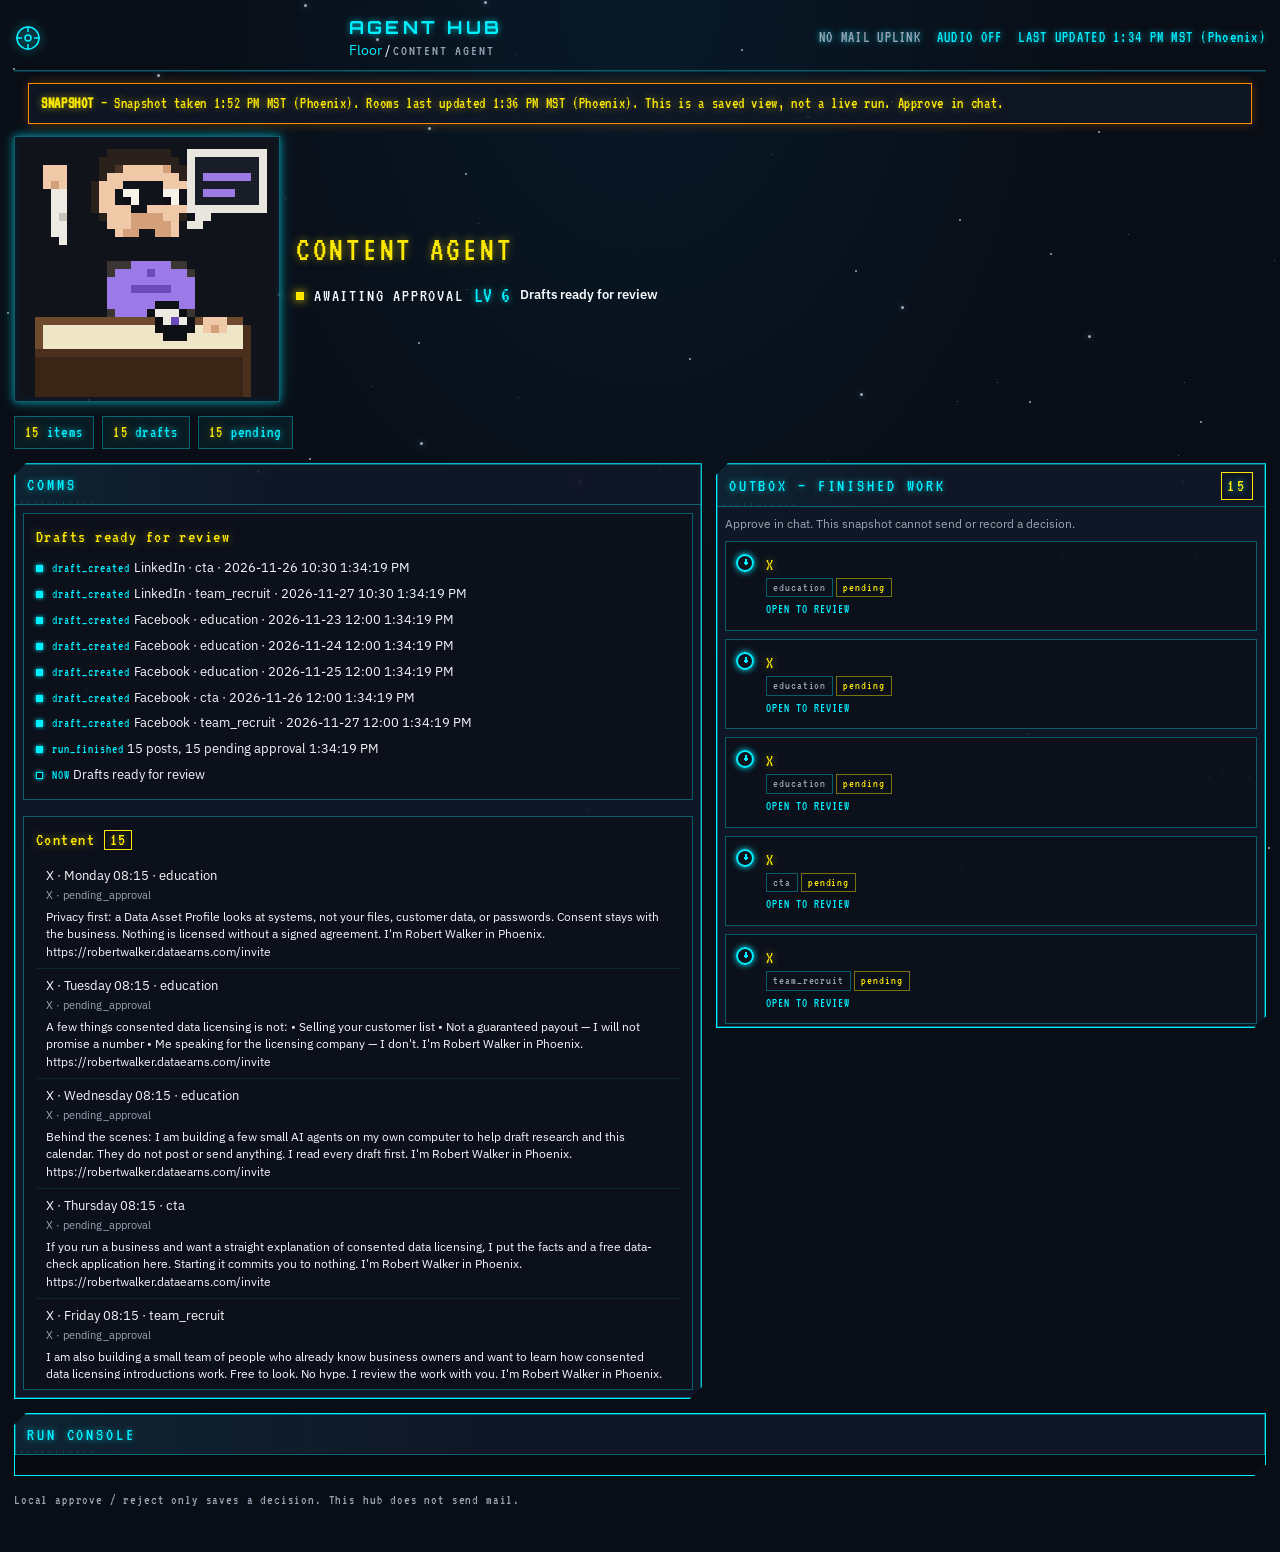
==== commit 4589974b: "Update Agent Rooms snapshot" ====
--- a/room/content.html
+++ b/room/content.html
@@ -90,9 +90,9 @@
   </div>
   <script>
 window.__AGENT_ROOMS_STATIC__ = true;
-window.__SNAPSHOT_LABEL__ = "Snapshot taken 1:38 PM MST (Phoenix)";
+window.__SNAPSHOT_LABEL__ = "Snapshot taken 1:52 PM MST (Phoenix)";
 window.__ROOMS_LAST_UPDATED__ = "2026-11-22T13:36:27-07:00";
-window.__ROOM_DATA__ = {"id": "content", "name": "Content Agent", "short": "Creator", "kind": "content", "character": "creator", "accent": "violet", "invite_url": "https://robertwalker.dataearns.com/invite", "blurb": "Drafts a weekly social calendar about real wins and the DataEarners opportunity. Nothing is posted until Robert approves.", "folder_exists": true, "live_wired": true, "live_note": null, "queue_enabled": true, "status": {"state": "awaiting_approval", "current_step": "Drafts ready for review", "current_source": null, "counts": {"sources_scanned": 3, "items_found": 6, "scored": 0, "drafts": 15, "pending": 15}, "last_updated": "2026-11-22T13:34:19-07:00", "error": null, "current_draft_id": null, "inferred": false, "live_wired": true}, "events": [{"ts": "2026-11-22T10:47:25-07:00", "type": "run_started", "detail": "Week of 2026-11-23"}, {"ts": "2026-11-22T10:47:25-07:00", "type": "source_scanned", "source": "[redacted-path]content-agent/platforms.yaml", "detail": "platforms.yaml"}, {"ts": "2026-11-22T10:47:25-07:00", "type": "source_scanned", "source": "[redacted-path]content-agent/topics.yaml", "detail": "6 education topics"}, {"ts": "2026-11-22T10:47:25-07:00", "type": "source_scanned", "source": "[redacted-path]content-agent/wins.md", "detail": "0 completed wins"}, {"ts": "2026-11-22T10:47:25-07:00", "type": "item_found", "source": "topics.yaml", "detail": "What consented data licensing is"}, {"ts": "2026-11-22T10:47:25-07:00", "type": "item_found", "source": "topics.yaml", "detail": "Which businesses qualify"}, {"ts": "2026-11-22T10:47:25-07:00", "type": "item_found", "source": "topics.yaml", "detail": "Privacy and consent"}, {"ts": "2026-11-22T10:47:25-07:00", "type": "item_found", "source": "topics.yaml", "detail": "Common myths"}, {"ts": "2026-11-22T10:47:25-07:00", "type": "item_found", "source": "topics.yaml", "detail": "Behind the scenes of building AI agents"}, {"ts": "2026-11-22T10:47:25-07:00", "type": "item_found", "source": "topics.yaml", "detail": "Phoenix small-business angle"}, {"ts": "2026-11-22T10:47:25-07:00", "type": "draft_created", "detail": "X · education · 2026-11-23 08:15", "draft_id": "616bc861a7bd"}, {"ts": "2026-11-22T10:47:25-07:00", "type": "draft_created", "detail": "X · education · 2026-11-24 08:15", "draft_id": "a0cb4ffbbeb6"}, {"ts": "2026-11-22T10:47:25-07:00", "type": "draft_created", "detail": "X · education · 2026-11-25 08:15", "draft_id": "b09f46d16825"}, {"ts": "2026-11-22T10:47:25-07:00", "type": "draft_created", "detail": "X · cta · 2026-11-26 08:15", "draft_id": "7d0e54160939"}, {"ts": "2026-11-22T10:47:25-07:00", "type": "draft_created", "detail": "X · team_recruit · 2026-11-27 08:15", "draft_id": "16626b46b3b2"}, {"ts": "2026-11-22T10:47:25-07:00", "type": "draft_created", "detail": "LinkedIn · education · 2026-11-23 10:30", "draft_id": "54ac4fff1a37"}, {"ts": "2026-11-22T10:47:25-07:00", "type": "draft_created", "detail": "LinkedIn · education · 2026-11-24 10:30", "draft_id": "07f5b3217349"}, {"ts": "2026-11-22T10:47:25-07:00", "type": "draft_created", "detail": "LinkedIn · education · 2026-11-25 10:30", "draft_id": "e1c354589664"}, {"ts": "2026-11-22T10:47:25-07:00", "type": "draft_created", "detail": "LinkedIn · cta · 2026-11-26 10:30", "draft_id": "bec9c2746849"}, {"ts": "2026-11-22T10:47:25-07:00", "type": "draft_created", "detail": "LinkedIn · team_recruit · 2026-11-27 10:30", "draft_id": "386fc4fc666a"}, {"ts": "2026-11-22T10:47:25-07:00", "type": "draft_created", "detail": "Facebook · education · 2026-11-23 12:00", "draft_id": "017722adc564"}, {"ts": "2026-11-22T10:47:25-07:00", "type": "draft_created", "detail": "Facebook · education · 2026-11-24 12:00", "draft_id": "9d58b1ad2643"}, {"ts": "2026-11-22T10:47:25-07:00", "type": "draft_created", "detail": "Facebook · education · 2026-11-25 12:00", "draft_id": "194040beeae0"}, {"ts": "2026-11-22T10:47:25-07:00", "type": "draft_created", "detail": "Facebook · cta · 2026-11-26 12:00", "draft_id": "fb03e88b3bd7"}, {"ts": "2026-11-22T10:47:25-07:00", "type": "draft_created", "detail": "Facebook · team_recruit · 2026-11-27 12:00", "draft_id": "bef117bb151f"}, {"ts": "2026-11-22T10:47:25-07:00", "type": "run_finished", "detail": "15 posts, 15 pending approval"}, {"ts": "2026-11-22T10:47:47-07:00", "type": "run_started", "detail": "Week of 2026-11-23"}, {"ts": "2026-11-22T10:47:47-07:00", "type": "source_scanned", "source": "[redacted-path]content-agent/platforms.yaml", "detail": "platforms.yaml"}, {"ts": "2026-11-22T10:47:47-07:00", "type": "source_scanned", "source": "[redacted-path]content-agent/topics.yaml", "detail": "6 education topics"}, {"ts": "2026-11-22T10:47:47-07:00", "type": "source_scanned", "source": "[redacted-path]content-agent/wins.md", "detail": "0 completed wins"}, {"ts": "2026-11-22T10:47:47-07:00", "type": "item_found", "source": "topics.yaml", "detail": "What consented data licensing is"}, {"ts": "2026-11-22T10:47:47-07:00", "type": "item_found", "source": "topics.yaml", "detail": "Which businesses qualify"}, {"ts": "2026-11-22T10:47:47-07:00", "type": "item_found", "source": "topics.yaml", "detail": "Privacy and consent"}, {"ts": "2026-11-22T10:47:47-07:00", "type": "item_found", "source": "topics.yaml", "detail": "Common myths"}, {"ts": "2026-11-22T10:47:47-07:00", "type": "item_found", "source": "topics.yaml", "detail": "Behind the scenes of building AI agents"}, {"ts": "2026-11-22T10:47:47-07:00", "type": "item_found", "source": "topics.yaml", "detail": "Phoenix small-business angle"}, {"ts": "2026-11-22T10:47:47-07:00", "type": "draft_created", "detail": "X · education · 2026-11-23 08:15", "draft_id": "616bc861a7bd"}, {"ts": "2026-11-22T10:47:47-07:00", "type": "draft_created", "detail": "X · education · 2026-11-24 08:15", "draft_id": "a0cb4ffbbeb6"}, {"ts": "2026-11-22T10:47:47-07:00", "type": "draft_created", "detail": "X · education · 2026-11-25 08:15", "draft_id": "b09f46d16825"}, {"ts": "2026-11-22T10:47:47-07:00", "type": "draft_created", "detail": "X · cta · 2026-11-26 08:15", "draft_id": "7d0e54160939"}, {"ts": "2026-11-22T10:47:47-07:00", "type": "draft_created", "detail": "X · team_recruit · 2026-11-27 08:15", "draft_id": "16626b46b3b2"}, {"ts": "2026-11-22T10:47:47-07:00", "type": "draft_created", "detail": "LinkedIn · education · 2026-11-23 10:30", "draft_id": "54ac4fff1a37"}, {"ts": "2026-11-22T10:47:47-07:00", "type": "draft_created", "detail": "LinkedIn · education · 2026-11-24 10:30", "draft_id": "07f5b3217349"}, {"ts": "2026-11-22T10:47:47-07:00", "type": "draft_created", "detail": "LinkedIn · education · 2026-11-25 10:30", "draft_id": "e1c354589664"}, {"ts": "2026-11-22T10:47:47-07:00", "type": "draft_created", "detail": "LinkedIn · cta · 2026-11-26 10:30", "draft_id": "bec9c2746849"}, {"ts": "2026-11-22T10:47:47-07:00", "type": "draft_created", "detail": "LinkedIn · team_recruit · 2026-11-27 10:30", "draft_id": "386fc4fc666a"}, {"ts": "2026-11-22T10:47:47-07:00", "type": "draft_created", "detail": "Facebook · education · 2026-11-23 12:00", "draft_id": "017722adc564"}, {"ts": "2026-11-22T10:47:47-07:00", "type": "draft_created", "detail": "Facebook · education · 2026-11-24 12:00", "draft_id": "9d58b1ad2643"}, {"ts": "2026-11-22T10:47:47-07:00", "type": "draft_created", "detail": "Facebook · education · 2026-11-25 12:00", "draft_id": "194040beeae0"}, {"ts": "2026-11-22T10:47:47-07:00", "type": "draft_created", "detail": "Facebook · cta · 2026-11-26 12:00", "draft_id": "fb03e88b3bd7"}, {"ts": "2026-11-22T10:47:47-07:00", "type": "draft_created", "detail": "Facebook · team_recruit · 2026-11-27 12:00", "draft_id": "bef117bb151f"}, {"ts": "2026-11-22T10:47:47-07:00", "type": "run_finished", "detail": "15 posts, 15 pending approval"}, {"ts": "2026-11-22T10:48:40-07:00", "type": "run_started", "detail": "Week of 2026-11-23"}, {"ts": "2026-11-22T10:48:40-07:00", "type": "source_scanned", "source": "[redacted-path]content-agent/platforms.yaml", "detail": "platforms.yaml"}, {"ts": "2026-11-22T10:48:40-07:00", "type": "source_scanned", "source": "[redacted-path]content-agent/topics.yaml", "detail": "6 education topics"}, {"ts": "2026-11-22T10:48:40-07:00", "type": "source_scanned", "source": "[redacted-path]content-agent/wins.md", "detail": "0 completed wins"}, {"ts": "2026-11-22T10:48:40-07:00", "type": "item_found", "source": "topics.yaml", "detail": "What consented data licensing is"}, {"ts": "2026-11-22T10:48:40-07:00", "type": "item_found", "source": "topics.yaml", "detail": "Which businesses qualify"}, {"ts": "2026-11-22T10:48:40-07:00", "type": "item_found", "source": "topics.yaml", "detail": "Privacy and consent"}, {"ts": "2026-11-22T10:48:40-07:00", "type": "item_found", "source": "topics.yaml", "detail": "Common myths"}, {"ts": "2026-11-22T10:48:40-07:00", "type": "item_found", "source": "topics.yaml", "detail": "Behind the scenes of building AI agents"}, {"ts": "2026-11-22T10:48:40-07:00", "type": "item_found", "source": "topics.yaml", "detail": "Phoenix small-business angle"}, {"ts": "2026-11-22T10:48:40-07:00", "type": "draft_created", "detail": "X · education · 2026-11-23 08:15", "draft_id": "616bc861a7bd"}, {"ts": "2026-11-22T10:48:40-07:00", "type": "draft_created", "detail": "X · education · 2026-11-24 08:15", "draft_id": "a0cb4ffbbeb6"}, {"ts": "2026-11-22T10:48:40-07:00", "type": "draft_created", "detail": "X · education · 2026-11-25 08:15", "draft_id": "b09f46d16825"}, {"ts": "2026-11-22T10:48:40-07:00", "type": "draft_created", "detail": "X · cta · 2026-11-26 08:15", "draft_id": "7d0e54160939"}, {"ts": "2026-11-22T10:48:40-07:00", "type": "draft_created", "detail": "X · team_recruit · 2026-11-27 08:15", "draft_id": "16626b46b3b2"}, {"ts": "2026-11-22T10:48:40-07:00", "type": "draft_created", "detail": "LinkedIn · education · 2026-11-23 10:30", "draft_id": "54ac4fff1a37"}, {"ts": "2026-11-22T10:48:40-07:00", "type": "draft_created", "detail": "LinkedIn · education · 2026-11-24 10:30", "draft_id": "07f5b3217349"}, {"ts": "2026-11-22T10:48:40-07:00", "type": "draft_created", "detail": "LinkedIn · education · 2026-11-25 10:30", "draft_id": "e1c354589664"}, {"ts": "2026-11-22T10:48:40-07:00", "type": "draft_created", "detail": "LinkedIn · cta · 2026-11-26 10:30", "draft_id": "bec9c2746849"}, {"ts": "2026-11-22T10:48:40-07:00", "type": "draft_created", "detail": "LinkedIn · team_recruit · 2026-11-27 10:30", "draft_id": "386fc4fc666a"}, {"ts": "2026-11-22T10:48:40-07:00", "type": "draft_created", "detail": "Facebook · education · 2026-11-23 12:00", "draft_id": "017722adc564"}, {"ts": "2026-11-22T10:48:40-07:00", "type": "draft_created", "detail": "Facebook · education · 2026-11-24 12:00", "draft_id": "9d58b1ad2643"}, {"ts": "2026-11-22T10:48:40-07:00", "type": "draft_created", "detail": "Facebook · education · 2026-11-25 12:00", "draft_id": "194040beeae0"}, {"ts": "2026-11-22T10:48:40-07:00", "type": "draft_created", "detail": "Facebook · cta · 2026-11-26 12:00", "draft_id": "fb03e88b3bd7"}, {"ts": "2026-11-22T10:48:40-07:00", "type": "draft_created", "detail": "Facebook · team_recruit · 2026-11-27 12:00", "draft_id": "bef117bb151f"}, {"ts": "2026-11-22T10:48:40-07:00", "type": "run_finished", "detail": "15 posts, 15 pending approval"}, {"ts": "2026-11-22T13:34:19-07:00", "type": "run_started", "detail": "Week of 2026-11-23"}, {"ts": "2026-11-22T13:34:19-07:00", "type": "source_scanned", "source": "[redacted-path]content-agent/platforms.yaml", "detail": "platforms.yaml"}, {"ts": "2026-11-22T13:34:19-07:00", "type": "source_scanned", "source": "[redacted-path]content-agent/topics.yaml", "detail": "6 education topics"}, {"ts": "2026-11-22T13:34:19-07:00", "type": "source_scanned", "source": "[redacted-path]content-agent/wins.md", "detail": "0 completed wins"}, {"ts": "2026-11-22T13:34:19-07:00", "type": "item_found", "source": "topics.yaml", "detail": "What consented data licensing is"}, {"ts": "2026-11-22T13:34:19-07:00", "type": "item_found", "source": "topics.yaml", "detail": "Which businesses qualify"}, {"ts": "2026-11-22T13:34:19-07:00", "type": "item_found", "source": "topics.yaml", "detail": "Privacy and consent"}, {"ts": "2026-11-22T13:34:19-07:00", "type": "item_found", "source": "topics.yaml", "detail": "Common myths"}, {"ts": "2026-11-22T13:34:19-07:00", "type": "item_found", "source": "topics.yaml", "detail": "Behind the scenes of building AI agents"}, {"ts": "2026-11-22T13:34:19-07:00", "type": "item_found", "source": "topics.yaml", "detail": "Phoenix small-business angle"}, {"ts": "2026-11-22T13:34:19-07:00", "type": "draft_created", "detail": "X · education · 2026-11-23 08:15", "draft_id": "616bc861a7bd"}, {"ts": "2026-11-22T13:34:19-07:00", "type": "draft_created", "detail": "X · education · 2026-11-24 08:15", "draft_id": "a0cb4ffbbeb6"}, {"ts": "2026-11-22T13:34:19-07:00", "type": "draft_created", "detail": "X · education · 2026-11-25 08:15", "draft_id": "b09f46d16825"}, {"ts": "2026-11-22T13:34:19-07:00", "type": "draft_created", "detail": "X · cta · 2026-11-26 08:15", "draft_id": "7d0e54160939"}, {"ts": "2026-11-22T13:34:19-07:00", "type": "draft_created", "detail": "X · team_recruit · 2026-11-27 08:15", "draft_id": "16626b46b3b2"}, {"ts": "2026-11-22T13:34:19-07:00", "type": "draft_created", "detail": "LinkedIn · education · 2026-11-23 10:30", "draft_id": "54ac4fff1a37"}, {"ts": "2026-11-22T13:34:19-07:00", "type": "draft_created", "detail": "LinkedIn · education · 2026-11-24 10:30", "draft_id": "07f5b3217349"}, {"ts": "2026-11-22T13:34:19-07:00", "type": "draft_created", "detail": "LinkedIn · education · 2026-11-25 10:30", "draft_id": "e1c354589664"}, {"ts": "2026-11-22T13:34:19-07:00", "type": "draft_created", "detail": "LinkedIn · cta · 2026-11-26 10:30", "draft_id": "bec9c2746849"}, {"ts": "2026-11-22T13:34:19-07:00", "type": "draft_created", "detail": "LinkedIn · team_recruit · 2026-11-27 10:30", "draft_id": "386fc4fc666a"}, {"ts": "2026-11-22T13:34:19-07:00", "type": "draft_created", "detail": "Facebook · education · 2026-11-23 12:00", "draft_id": "017722adc564"}, {"ts": "2026-11-22T13:34:19-07:00", "type": "draft_created", "detail": "Facebook · education · 2026-11-24 12:00", "draft_id": "9d58b1ad2643"}, {"ts": "2026-11-22T13:34:19-07:00", "type": "draft_created", "detail": "Facebook · education · 2026-11-25 12:00", "draft_id": "194040beeae0"}, {"ts": "2026-11-22T13:34:19-07:00", "type": "draft_created", "detail": "Facebook · cta · 2026-11-26 12:00", "draft_id": "fb03e88b3bd7"}, {"ts": "2026-11-22T13:34:19-07:00", "type": "draft_created", "detail": "Facebook · team_recruit · 2026-11-27 12:00", "draft_id": "bef117bb151f"}, {"ts": "2026-11-22T13:34:19-07:00", "type": "run_finished", "detail": "15 posts, 15 pending approval"}], "drafts": [{"id": "616bc861a7bd", "to_name": "X", "subject": null, "landing_url": "https://robertwalker.dataearns.com/invite", "opportunity": null, "opportunity_url": null, "message_type": "education", "decision": null, "decision_at": null}, {"id": "a0cb4ffbbeb6", "to_name": "X", "subject": null, "landing_url": "https://robertwalker.dataearns.com/invite", "opportunity": null, "opportunity_url": null, "message_type": "education", "decision": null, "decision_at": null}, {"id": "b09f46d16825", "to_name": "X", "subject": null, "landing_url": "https://robertwalker.dataearns.com/invite", "opportunity": null, "opportunity_url": null, "message_type": "education", "decision": null, "decision_at": null}, {"id": "7d0e54160939", "to_name": "X", "subject": null, "landing_url": "https://robertwalker.dataearns.com/invite", "opportunity": null, "opportunity_url": null, "message_type": "cta", "decision": null, "decision_at": null}, {"id": "16626b46b3b2", "to_name": "X", "subject": null, "landing_url": "https://robertwalker.dataearners.com/invite", "opportunity": null, "opportunity_url": null, "message_type": "team_recruit", "decision": null, "decision_at": null}, {"id": "54ac4fff1a37", "to_name": "LinkedIn", "subject": null, "landing_url": "https://robertwalker.dataearns.com/invite", "opportunity": null, "opportunity_url": null, "message_type": "education", "decision": null, "decision_at": null}, {"id": "07f5b3217349", "to_name": "LinkedIn", "subject": null, "landing_url": "https://robertwalker.dataearns.com/invite", "opportunity": null, "opportunity_url": null, "message_type": "education", "decision": null, "decision_at": null}, {"id": "e1c354589664", "to_name": "LinkedIn", "subject": null, "landing_url": "https://robertwalker.dataearns.com/invite", "opportunity": null, "opportunity_url": null, "message_type": "education", "decision": null, "decision_at": null}, {"id": "bec9c2746849", "to_name": "LinkedIn", "subject": null, "landing_url": "https://robertwalker.dataearns.com/invite", "opportunity": null, "opportunity_url": null, "message_type": "cta", "decision": null, "decision_at": null}, {"id": "386fc4fc666a", "to_name": "LinkedIn", "subject": null, "landing_url": "https://robertwalker.dataearners.com/invite", "opportunity": null, "opportunity_url": null, "message_type": "team_recruit", "decision": null, "decision_at": null}, {"id": "017722adc564", "to_name": "Facebook", "subject": null, "landing_url": "https://robertwalker.dataearns.com/invite", "opportunity": null, "opportunity_url": null, "message_type": "education", "decision": null, "decision_at": null}, {"id": "9d58b1ad2643", "to_name": "Facebook", "subject": null, "landing_url": "https://robertwalker.dataearns.com/invite", "opportunity": null, "opportunity_url": null, "message_type": "education", "decision": null, "decision_at": null}, {"id": "194040beeae0", "to_name": "Facebook", "subject": null, "landing_url": "https://robertwalker.dataearns.com/invite", "opportunity": null, "opportunity_url": null, "message_type": "education", "decision": null, "decision_at": null}, {"id": "fb03e88b3bd7", "to_name": "Facebook", "subject": null, "landing_url": "https://robertwalker.dataearns.com/invite", "opportunity": null, "opportunity_url": null, "message_type": "cta", "decision": null, "decision_at": null}, {"id": "bef117bb151f", "to_name": "Facebook", "subject": null, "landing_url": "https://robertwalker.dataearners.com/invite", "opportunity": null, "opportunity_url": null, "message_type": "team_recruit", "decision": null, "decision_at": null}], "opportunities": [], "businesses": [], "candidates": [], "leads": [], "content": [{"id": "616bc861a7bd", "name": "X · Monday 08:15 · education", "title": "X · Monday 08:15 · education", "channel": "X", "status": "pending_approval", "url": "https://robertwalker.dataearns.com/invite", "summary": "Privacy first: a Data Asset Profile looks at systems, not your files, customer data, or passwords.\n\nConsent stays with the business. Nothing is licensed without a signed agreement.\n\nI'm Robert Walker in Phoenix.\nhttps://robertwalker.dataearns.com/invite"}, {"id": "a0cb4ffbbeb6", "name": "X · Tuesday 08:15 · education", "title": "X · Tuesday 08:15 · education", "channel": "X", "status": "pending_approval", "url": "https://robertwalker.dataearns.com/invite", "summary": "A few things consented data licensing is not:\n• Selling your customer list\n• Not a guaranteed payout — I will not promise a number\n• Me speaking for the licensing company — I don't.\n\nI'm Robert Walker in Phoenix.\nhttps://robertwalker.dataearns.com/invite"}, {"id": "b09f46d16825", "name": "X · Wednesday 08:15 · education", "title": "X · Wednesday 08:15 · education", "channel": "X", "status": "pending_approval", "url": "https://robertwalker.dataearns.com/invite", "summary": "Behind the scenes: I am building a few small AI agents on my own computer to help draft research and this calendar.\n\nThey do not post or send anything. I read every draft first.\n\nI'm Robert Walker in Phoenix.\nhttps://robertwalker.dataearns.com/invite"}, {"id": "7d0e54160939", "name": "X · Thursday 08:15 · cta", "title": "X · Thursday 08:15 · cta", "channel": "X", "status": "pending_approval", "url": "https://robertwalker.dataearns.com/invite", "summary": "If you run a business and want a straight explanation of consented data licensing, I put the facts and a free data-check application here.\n\nStarting it commits you to nothing.\n\nI'm Robert Walker in Phoenix.\nhttps://robertwalker.dataearns.com/invite"}, {"id": "16626b46b3b2", "name": "X · Friday 08:15 · team_recruit", "title": "X · Friday 08:15 · team_recruit", "channel": "X", "status": "pending_approval", "url": "https://robertwalker.dataearners.com/invite", "summary": "I am also building a small team of people who already know business owners and want to learn how consented data licensing introductions work.\n\nFree to look. No hype. I review the work with you.\n\nI'm Robert Walker in Phoenix.\nhttps://robertwalker.dataearners.com/invite"}, {"id": "54ac4fff1a37", "name": "LinkedIn · Monday 10:30 · education", "title": "LinkedIn · Monday 10:30 · education", "channel": "LinkedIn", "status": "pending_approval", "url": "https://robertwalker.dataearns.com/invite", "summary": "A word on privacy and consent, because this should be clear up front.\n\nA Data Asset Profile looks at systems — not at a company's files, customer data, or passwords. Starting a free profile does not give anyone access to the company's records. Consent belongs to the business. Not"}, {"id": "07f5b3217349", "name": "LinkedIn · Tuesday 10:30 · education", "title": "LinkedIn · Tuesday 10:30 · education", "channel": "LinkedIn", "status": "pending_approval", "url": "https://robertwalker.dataearns.com/invite", "summary": "A few myths I hear about consented data licensing, stated plainly:\n\nIt is not selling a customer list.\nIt is not a guaranteed payout, and I will not promise a number.\nI am an independent DataEarners Team member. I do not speak for the licensing company, and they have not asked me"}, {"id": "e1c354589664", "name": "LinkedIn · Wednesday 10:30 · education", "title": "LinkedIn · Wednesday 10:30 · education", "channel": "LinkedIn", "status": "pending_approval", "url": "https://robertwalker.dataearns.com/invite", "summary": "A behind-the-scenes note on the AI agents I am building.\n\nI am putting a few small agents on my own computer to help draft research, messages, and this content calendar. They do not post or send anything. I read every draft first. That approval step matters: an agent can write a"}, {"id": "bec9c2746849", "name": "LinkedIn · Thursday 10:30 · cta", "title": "LinkedIn · Thursday 10:30 · cta", "channel": "LinkedIn", "status": "pending_approval", "url": "https://robertwalker.dataearns.com/invite", "summary": "If you run a business and want a straight explanation of consented data licensing, I have a page with the facts and a short application for a free data check.\n\nThe application is how a company sees whether it may be a fit. Starting it, or requesting an offer, commits you to nothi"}, {"id": "386fc4fc666a", "name": "LinkedIn · Friday 10:30 · team_recruit", "title": "LinkedIn · Friday 10:30 · team_recruit", "channel": "LinkedIn", "status": "pending_approval", "url": "https://robertwalker.dataearners.com/invite", "summary": "A note for people who already have a network of business owners.\n\nI am building a small DataEarners team. The work is introductions: helping a business learn about consented data licensing and, if they choose, start a free profile. It is free to look at the invite and there is no"}, {"id": "017722adc564", "name": "Facebook · Monday 12:00 · education", "title": "Facebook · Monday 12:00 · education", "channel": "Facebook", "status": "pending_approval", "url": "https://robertwalker.dataearns.com/invite", "summary": "I'm Robert Walker, a DataEarners Team member in Phoenix, AZ.\n\nOn privacy: the free profile looks at systems, not at your files, customer data, or passwords. You are not handing anyone the keys to the shop.\n\nConsent stays with the business. Nothing is licensed unless there is a si"}, {"id": "9d58b1ad2643", "name": "Facebook · Tuesday 12:00 · education", "title": "Facebook · Tuesday 12:00 · education", "channel": "Facebook", "status": "pending_approval", "url": "https://robertwalker.dataearns.com/invite", "summary": "I'm Robert Walker, a DataEarners Team member in Phoenix, AZ.\n\nLet me clear up a few myths. This is not selling your customer list. It is not a guaranteed check — I will not promise a number. And I do not speak for the licensing company; they have not asked me to.\n\nLooking at the"}, {"id": "194040beeae0", "name": "Facebook · Wednesday 12:00 · education", "title": "Facebook · Wednesday 12:00 · education", "channel": "Facebook", "status": "pending_approval", "url": "https://robertwalker.dataearns.com/invite", "summary": "I'm Robert Walker, a DataEarners Team member in Phoenix, AZ.\n\nA quick behind-the-scenes note. I am building a few small AI agents on my own computer to help draft research and posts like this. They do not publish anything on their own. I read every draft before it can go out.\n\nTh"}, {"id": "fb03e88b3bd7", "name": "Facebook · Thursday 12:00 · cta", "title": "Facebook · Thursday 12:00 · cta", "channel": "Facebook", "status": "pending_approval", "url": "https://robertwalker.dataearns.com/invite", "summary": "I'm Robert Walker, a DataEarners Team member in Phoenix, AZ.\n\nIf you own a business and want the facts on consented data licensing — including a short application for a free data check — I put them on one page. Starting the application does not commit you to a deal. I will not pr"}, {"id": "bef117bb151f", "name": "Facebook · Friday 12:00 · team_recruit", "title": "Facebook · Friday 12:00 · team_recruit", "channel": "Facebook", "status": "pending_approval", "url": "https://robertwalker.dataearners.com/invite", "summary": "I'm Robert Walker, a DataEarners Team member in Phoenix, AZ.\n\nI am also building a small team. If you already know business owners and want to learn how introductions to consented data licensing work, the invite is free to look at and nothing has to be purchased to join.\n\nI will"}], "merch": [], "income": {"totals": [], "items": []}, "panels": [{"type": "content", "title": "Content", "items": [{"id": "616bc861a7bd", "name": "X · Monday 08:15 · education", "title": "X · Monday 08:15 · education", "channel": "X", "status": "pending_approval", "url": "https://robertwalker.dataearns.com/invite", "summary": "Privacy first: a Data Asset Profile looks at systems, not your files, customer data, or passwords.\n\nConsent stays with the business. Nothing is licensed without a signed agreement.\n\nI'm Robert Walker in Phoenix.\nhttps://robertwalker.dataearns.com/invite"}, {"id": "a0cb4ffbbeb6", "name": "X · Tuesday 08:15 · education", "title": "X · Tuesday 08:15 · education", "channel": "X", "status": "pending_approval", "url": "https://robertwalker.dataearns.com/invite", "summary": "A few things consented data licensing is not:\n• Selling your customer list\n• Not a guaranteed payout — I will not promise a number\n• Me speaking for the licensing company — I don't.\n\nI'm Robert Walker in Phoenix.\nhttps://robertwalker.dataearns.com/invite"}, {"id": "b09f46d16825", "name": "X · Wednesday 08:15 · education", "title": "X · Wednesday 08:15 · education", "channel": "X", "status": "pending_approval", "url": "https://robertwalker.dataearns.com/invite", "summary": "Behind the scenes: I am building a few small AI agents on my own computer to help draft research and this calendar.\n\nThey do not post or send anything. I read every draft first.\n\nI'm Robert Walker in Phoenix.\nhttps://robertwalker.dataearns.com/invite"}, {"id": "7d0e54160939", "name": "X · Thursday 08:15 · cta", "title": "X · Thursday 08:15 · cta", "channel": "X", "status": "pending_approval", "url": "https://robertwalker.dataearns.com/invite", "summary": "If you run a business and want a straight explanation of consented data licensing, I put the facts and a free data-check application here.\n\nStarting it commits you to nothing.\n\nI'm Robert Walker in Phoenix.\nhttps://robertwalker.dataearns.com/invite"}, {"id": "16626b46b3b2", "name": "X · Friday 08:15 · team_recruit", "title": "X · Friday 08:15 · team_recruit", "channel": "X", "status": "pending_approval", "url": "https://robertwalker.dataearners.com/invite", "summary": "I am also building a small team of people who already know business owners and want to learn how consented data licensing introductions work.\n\nFree to look. No hype. I review the work with you.\n\nI'm Robert Walker in Phoenix.\nhttps://robertwalker.dataearners.com/invite"}, {"id": "54ac4fff1a37", "name": "LinkedIn · Monday 10:30 · education", "title": "LinkedIn · Monday 10:30 · education", "channel": "LinkedIn", "status": "pending_approval", "url": "https://robertwalker.dataearns.com/invite", "summary": "A word on privacy and consent, because this should be clear up front.\n\nA Data Asset Profile looks at systems — not at a company's files, customer data, or passwords. Starting a free profile does not give anyone access to the company's records. Consent belongs to the business. Not"}, {"id": "07f5b3217349", "name": "LinkedIn · Tuesday 10:30 · education", "title": "LinkedIn · Tuesday 10:30 · education", "channel": "LinkedIn", "status": "pending_approval", "url": "https://robertwalker.dataearns.com/invite", "summary": "A few myths I hear about consented data licensing, stated plainly:\n\nIt is not selling a customer list.\nIt is not a guaranteed payout, and I will not promise a number.\nI am an independent DataEarners Team member. I do not speak for the licensing company, and they have not asked me"}, {"id": "e1c354589664", "name": "LinkedIn · Wednesday 10:30 · education", "title": "LinkedIn · Wednesday 10:30 · education", "channel": "LinkedIn", "status": "pending_approval", "url": "https://robertwalker.dataearns.com/invite", "summary": "A behind-the-scenes note on the AI agents I am building.\n\nI am putting a few small agents on my own computer to help draft research, messages, and this content calendar. They do not post or send anything. I read every draft first. That approval step matters: an agent can write a"}, {"id": "bec9c2746849", "name": "LinkedIn · Thursday 10:30 · cta", "title": "LinkedIn · Thursday 10:30 · cta", "channel": "LinkedIn", "status": "pending_approval", "url": "https://robertwalker.dataearns.com/invite", "summary": "If you run a business and want a straight explanation of consented data licensing, I have a page with the facts and a short application for a free data check.\n\nThe application is how a company sees whether it may be a fit. Starting it, or requesting an offer, commits you to nothi"}, {"id": "386fc4fc666a", "name": "LinkedIn · Friday 10:30 · team_recruit", "title": "LinkedIn · Friday 10:30 · team_recruit", "channel": "LinkedIn", "status": "pending_approval", "url": "https://robertwalker.dataearners.com/invite", "summary": "A note for people who already have a network of business owners.\n\nI am building a small DataEarners team. The work is introductions: helping a business learn about consented data licensing and, if they choose, start a free profile. It is free to look at the invite and there is no"}, {"id": "017722adc564", "name": "Facebook · Monday 12:00 · education", "title": "Facebook · Monday 12:00 · education", "channel": "Facebook", "status": "pending_approval", "url": "https://robertwalker.dataearns.com/invite", "summary": "I'm Robert Walker, a DataEarners Team member in Phoenix, AZ.\n\nOn privacy: the free profile looks at systems, not at your files, customer data, or passwords. You are not handing anyone the keys to the shop.\n\nConsent stays with the business. Nothing is licensed unless there is a si"}, {"id": "9d58b1ad2643", "name": "Facebook · Tuesday 12:00 · education", "title": "Facebook · Tuesday 12:00 · education", "channel": "Facebook", "status": "pending_approval", "url": "https://robertwalker.dataearns.com/invite", "summary": "I'm Robert Walker, a DataEarners Team member in Phoenix, AZ.\n\nLet me clear up a few myths. This is not selling your customer list. It is not a guaranteed check — I will not promise a number. And I do not speak for the licensing company; they have not asked me to.\n\nLooking at the"}, {"id": "194040beeae0", "name": "Facebook · Wednesday 12:00 · education", "title": "Facebook · Wednesday 12:00 · education", "channel": "Facebook", "status": "pending_approval", "url": "https://robertwalker.dataearns.com/invite", "summary": "I'm Robert Walker, a DataEarners Team member in Phoenix, AZ.\n\nA quick behind-the-scenes note. I am building a few small AI agents on my own computer to help draft research and posts like this. They do not publish anything on their own. I read every draft before it can go out.\n\nTh"}, {"id": "fb03e88b3bd7", "name": "Facebook · Thursday 12:00 · cta", "title": "Facebook · Thursday 12:00 · cta", "channel": "Facebook", "status": "pending_approval", "url": "https://robertwalker.dataearns.com/invite", "summary": "I'm Robert Walker, a DataEarners Team member in Phoenix, AZ.\n\nIf you own a business and want the facts on consented data licensing — including a short application for a free data check — I put them on one page. Starting the application does not commit you to a deal. I will not pr"}, {"id": "bef117bb151f", "name": "Facebook · Friday 12:00 · team_recruit", "title": "Facebook · Friday 12:00 · team_recruit", "channel": "Facebook", "status": "pending_approval", "url": "https://robertwalker.dataearners.com/invite", "summary": "I'm Robert Walker, a DataEarners Team member in Phoenix, AZ.\n\nI am also building a small team. If you already know business owners and want to learn how introductions to consented data licensing work, the invite is free to look at and nothing has to be purchased to join.\n\nI will"}]}], "run": {"available": false, "running": false, "detected_command": null, "note": "Snapshot only — run the agent from the local dashboard."}, "badges": [{"label": "15 items", "value": "15"}, {"label": "15 drafts", "value": "15"}, {"label": "15 pending", "value": "15"}], "snapshot_label": "Snapshot taken 1:38 PM MST (Phoenix)", "snapshot_taken": "2026-11-22T13:38:13-07:00", "rooms_last_updated": "2026-11-22T13:36:27-07:00"};
+window.__ROOM_DATA__ = {"id": "content", "name": "Content Agent", "short": "Creator", "kind": "content", "character": "creator", "accent": "violet", "invite_url": "https://robertwalker.dataearns.com/invite", "blurb": "Drafts a weekly social calendar about real wins and the DataEarners opportunity. Nothing is posted until Robert approves.", "folder_exists": true, "live_wired": true, "live_note": null, "queue_enabled": true, "status": {"state": "awaiting_approval", "current_step": "Drafts ready for review", "current_source": null, "counts": {"sources_scanned": 3, "items_found": 6, "scored": 0, "drafts": 15, "pending": 15}, "last_updated": "2026-11-22T13:34:19-07:00", "error": null, "current_draft_id": null, "inferred": false, "live_wired": true}, "events": [{"ts": "2026-11-22T10:47:25-07:00", "type": "run_started", "detail": "Week of 2026-11-23"}, {"ts": "2026-11-22T10:47:25-07:00", "type": "source_scanned", "source": "[redacted-path]content-agent/platforms.yaml", "detail": "platforms.yaml"}, {"ts": "2026-11-22T10:47:25-07:00", "type": "source_scanned", "source": "[redacted-path]content-agent/topics.yaml", "detail": "6 education topics"}, {"ts": "2026-11-22T10:47:25-07:00", "type": "source_scanned", "source": "[redacted-path]content-agent/wins.md", "detail": "0 completed wins"}, {"ts": "2026-11-22T10:47:25-07:00", "type": "item_found", "source": "topics.yaml", "detail": "What consented data licensing is"}, {"ts": "2026-11-22T10:47:25-07:00", "type": "item_found", "source": "topics.yaml", "detail": "Which businesses qualify"}, {"ts": "2026-11-22T10:47:25-07:00", "type": "item_found", "source": "topics.yaml", "detail": "Privacy and consent"}, {"ts": "2026-11-22T10:47:25-07:00", "type": "item_found", "source": "topics.yaml", "detail": "Common myths"}, {"ts": "2026-11-22T10:47:25-07:00", "type": "item_found", "source": "topics.yaml", "detail": "Behind the scenes of building AI agents"}, {"ts": "2026-11-22T10:47:25-07:00", "type": "item_found", "source": "topics.yaml", "detail": "Phoenix small-business angle"}, {"ts": "2026-11-22T10:47:25-07:00", "type": "draft_created", "detail": "X · education · 2026-11-23 08:15", "draft_id": "616bc861a7bd"}, {"ts": "2026-11-22T10:47:25-07:00", "type": "draft_created", "detail": "X · education · 2026-11-24 08:15", "draft_id": "a0cb4ffbbeb6"}, {"ts": "2026-11-22T10:47:25-07:00", "type": "draft_created", "detail": "X · education · 2026-11-25 08:15", "draft_id": "b09f46d16825"}, {"ts": "2026-11-22T10:47:25-07:00", "type": "draft_created", "detail": "X · cta · 2026-11-26 08:15", "draft_id": "7d0e54160939"}, {"ts": "2026-11-22T10:47:25-07:00", "type": "draft_created", "detail": "X · team_recruit · 2026-11-27 08:15", "draft_id": "16626b46b3b2"}, {"ts": "2026-11-22T10:47:25-07:00", "type": "draft_created", "detail": "LinkedIn · education · 2026-11-23 10:30", "draft_id": "54ac4fff1a37"}, {"ts": "2026-11-22T10:47:25-07:00", "type": "draft_created", "detail": "LinkedIn · education · 2026-11-24 10:30", "draft_id": "07f5b3217349"}, {"ts": "2026-11-22T10:47:25-07:00", "type": "draft_created", "detail": "LinkedIn · education · 2026-11-25 10:30", "draft_id": "e1c354589664"}, {"ts": "2026-11-22T10:47:25-07:00", "type": "draft_created", "detail": "LinkedIn · cta · 2026-11-26 10:30", "draft_id": "bec9c2746849"}, {"ts": "2026-11-22T10:47:25-07:00", "type": "draft_created", "detail": "LinkedIn · team_recruit · 2026-11-27 10:30", "draft_id": "386fc4fc666a"}, {"ts": "2026-11-22T10:47:25-07:00", "type": "draft_created", "detail": "Facebook · education · 2026-11-23 12:00", "draft_id": "017722adc564"}, {"ts": "2026-11-22T10:47:25-07:00", "type": "draft_created", "detail": "Facebook · education · 2026-11-24 12:00", "draft_id": "9d58b1ad2643"}, {"ts": "2026-11-22T10:47:25-07:00", "type": "draft_created", "detail": "Facebook · education · 2026-11-25 12:00", "draft_id": "194040beeae0"}, {"ts": "2026-11-22T10:47:25-07:00", "type": "draft_created", "detail": "Facebook · cta · 2026-11-26 12:00", "draft_id": "fb03e88b3bd7"}, {"ts": "2026-11-22T10:47:25-07:00", "type": "draft_created", "detail": "Facebook · team_recruit · 2026-11-27 12:00", "draft_id": "bef117bb151f"}, {"ts": "2026-11-22T10:47:25-07:00", "type": "run_finished", "detail": "15 posts, 15 pending approval"}, {"ts": "2026-11-22T10:47:47-07:00", "type": "run_started", "detail": "Week of 2026-11-23"}, {"ts": "2026-11-22T10:47:47-07:00", "type": "source_scanned", "source": "[redacted-path]content-agent/platforms.yaml", "detail": "platforms.yaml"}, {"ts": "2026-11-22T10:47:47-07:00", "type": "source_scanned", "source": "[redacted-path]content-agent/topics.yaml", "detail": "6 education topics"}, {"ts": "2026-11-22T10:47:47-07:00", "type": "source_scanned", "source": "[redacted-path]content-agent/wins.md", "detail": "0 completed wins"}, {"ts": "2026-11-22T10:47:47-07:00", "type": "item_found", "source": "topics.yaml", "detail": "What consented data licensing is"}, {"ts": "2026-11-22T10:47:47-07:00", "type": "item_found", "source": "topics.yaml", "detail": "Which businesses qualify"}, {"ts": "2026-11-22T10:47:47-07:00", "type": "item_found", "source": "topics.yaml", "detail": "Privacy and consent"}, {"ts": "2026-11-22T10:47:47-07:00", "type": "item_found", "source": "topics.yaml", "detail": "Common myths"}, {"ts": "2026-11-22T10:47:47-07:00", "type": "item_found", "source": "topics.yaml", "detail": "Behind the scenes of building AI agents"}, {"ts": "2026-11-22T10:47:47-07:00", "type": "item_found", "source": "topics.yaml", "detail": "Phoenix small-business angle"}, {"ts": "2026-11-22T10:47:47-07:00", "type": "draft_created", "detail": "X · education · 2026-11-23 08:15", "draft_id": "616bc861a7bd"}, {"ts": "2026-11-22T10:47:47-07:00", "type": "draft_created", "detail": "X · education · 2026-11-24 08:15", "draft_id": "a0cb4ffbbeb6"}, {"ts": "2026-11-22T10:47:47-07:00", "type": "draft_created", "detail": "X · education · 2026-11-25 08:15", "draft_id": "b09f46d16825"}, {"ts": "2026-11-22T10:47:47-07:00", "type": "draft_created", "detail": "X · cta · 2026-11-26 08:15", "draft_id": "7d0e54160939"}, {"ts": "2026-11-22T10:47:47-07:00", "type": "draft_created", "detail": "X · team_recruit · 2026-11-27 08:15", "draft_id": "16626b46b3b2"}, {"ts": "2026-11-22T10:47:47-07:00", "type": "draft_created", "detail": "LinkedIn · education · 2026-11-23 10:30", "draft_id": "54ac4fff1a37"}, {"ts": "2026-11-22T10:47:47-07:00", "type": "draft_created", "detail": "LinkedIn · education · 2026-11-24 10:30", "draft_id": "07f5b3217349"}, {"ts": "2026-11-22T10:47:47-07:00", "type": "draft_created", "detail": "LinkedIn · education · 2026-11-25 10:30", "draft_id": "e1c354589664"}, {"ts": "2026-11-22T10:47:47-07:00", "type": "draft_created", "detail": "LinkedIn · cta · 2026-11-26 10:30", "draft_id": "bec9c2746849"}, {"ts": "2026-11-22T10:47:47-07:00", "type": "draft_created", "detail": "LinkedIn · team_recruit · 2026-11-27 10:30", "draft_id": "386fc4fc666a"}, {"ts": "2026-11-22T10:47:47-07:00", "type": "draft_created", "detail": "Facebook · education · 2026-11-23 12:00", "draft_id": "017722adc564"}, {"ts": "2026-11-22T10:47:47-07:00", "type": "draft_created", "detail": "Facebook · education · 2026-11-24 12:00", "draft_id": "9d58b1ad2643"}, {"ts": "2026-11-22T10:47:47-07:00", "type": "draft_created", "detail": "Facebook · education · 2026-11-25 12:00", "draft_id": "194040beeae0"}, {"ts": "2026-11-22T10:47:47-07:00", "type": "draft_created", "detail": "Facebook · cta · 2026-11-26 12:00", "draft_id": "fb03e88b3bd7"}, {"ts": "2026-11-22T10:47:47-07:00", "type": "draft_created", "detail": "Facebook · team_recruit · 2026-11-27 12:00", "draft_id": "bef117bb151f"}, {"ts": "2026-11-22T10:47:47-07:00", "type": "run_finished", "detail": "15 posts, 15 pending approval"}, {"ts": "2026-11-22T10:48:40-07:00", "type": "run_started", "detail": "Week of 2026-11-23"}, {"ts": "2026-11-22T10:48:40-07:00", "type": "source_scanned", "source": "[redacted-path]content-agent/platforms.yaml", "detail": "platforms.yaml"}, {"ts": "2026-11-22T10:48:40-07:00", "type": "source_scanned", "source": "[redacted-path]content-agent/topics.yaml", "detail": "6 education topics"}, {"ts": "2026-11-22T10:48:40-07:00", "type": "source_scanned", "source": "[redacted-path]content-agent/wins.md", "detail": "0 completed wins"}, {"ts": "2026-11-22T10:48:40-07:00", "type": "item_found", "source": "topics.yaml", "detail": "What consented data licensing is"}, {"ts": "2026-11-22T10:48:40-07:00", "type": "item_found", "source": "topics.yaml", "detail": "Which businesses qualify"}, {"ts": "2026-11-22T10:48:40-07:00", "type": "item_found", "source": "topics.yaml", "detail": "Privacy and consent"}, {"ts": "2026-11-22T10:48:40-07:00", "type": "item_found", "source": "topics.yaml", "detail": "Common myths"}, {"ts": "2026-11-22T10:48:40-07:00", "type": "item_found", "source": "topics.yaml", "detail": "Behind the scenes of building AI agents"}, {"ts": "2026-11-22T10:48:40-07:00", "type": "item_found", "source": "topics.yaml", "detail": "Phoenix small-business angle"}, {"ts": "2026-11-22T10:48:40-07:00", "type": "draft_created", "detail": "X · education · 2026-11-23 08:15", "draft_id": "616bc861a7bd"}, {"ts": "2026-11-22T10:48:40-07:00", "type": "draft_created", "detail": "X · education · 2026-11-24 08:15", "draft_id": "a0cb4ffbbeb6"}, {"ts": "2026-11-22T10:48:40-07:00", "type": "draft_created", "detail": "X · education · 2026-11-25 08:15", "draft_id": "b09f46d16825"}, {"ts": "2026-11-22T10:48:40-07:00", "type": "draft_created", "detail": "X · cta · 2026-11-26 08:15", "draft_id": "7d0e54160939"}, {"ts": "2026-11-22T10:48:40-07:00", "type": "draft_created", "detail": "X · team_recruit · 2026-11-27 08:15", "draft_id": "16626b46b3b2"}, {"ts": "2026-11-22T10:48:40-07:00", "type": "draft_created", "detail": "LinkedIn · education · 2026-11-23 10:30", "draft_id": "54ac4fff1a37"}, {"ts": "2026-11-22T10:48:40-07:00", "type": "draft_created", "detail": "LinkedIn · education · 2026-11-24 10:30", "draft_id": "07f5b3217349"}, {"ts": "2026-11-22T10:48:40-07:00", "type": "draft_created", "detail": "LinkedIn · education · 2026-11-25 10:30", "draft_id": "e1c354589664"}, {"ts": "2026-11-22T10:48:40-07:00", "type": "draft_created", "detail": "LinkedIn · cta · 2026-11-26 10:30", "draft_id": "bec9c2746849"}, {"ts": "2026-11-22T10:48:40-07:00", "type": "draft_created", "detail": "LinkedIn · team_recruit · 2026-11-27 10:30", "draft_id": "386fc4fc666a"}, {"ts": "2026-11-22T10:48:40-07:00", "type": "draft_created", "detail": "Facebook · education · 2026-11-23 12:00", "draft_id": "017722adc564"}, {"ts": "2026-11-22T10:48:40-07:00", "type": "draft_created", "detail": "Facebook · education · 2026-11-24 12:00", "draft_id": "9d58b1ad2643"}, {"ts": "2026-11-22T10:48:40-07:00", "type": "draft_created", "detail": "Facebook · education · 2026-11-25 12:00", "draft_id": "194040beeae0"}, {"ts": "2026-11-22T10:48:40-07:00", "type": "draft_created", "detail": "Facebook · cta · 2026-11-26 12:00", "draft_id": "fb03e88b3bd7"}, {"ts": "2026-11-22T10:48:40-07:00", "type": "draft_created", "detail": "Facebook · team_recruit · 2026-11-27 12:00", "draft_id": "bef117bb151f"}, {"ts": "2026-11-22T10:48:40-07:00", "type": "run_finished", "detail": "15 posts, 15 pending approval"}, {"ts": "2026-11-22T13:34:19-07:00", "type": "run_started", "detail": "Week of 2026-11-23"}, {"ts": "2026-11-22T13:34:19-07:00", "type": "source_scanned", "source": "[redacted-path]content-agent/platforms.yaml", "detail": "platforms.yaml"}, {"ts": "2026-11-22T13:34:19-07:00", "type": "source_scanned", "source": "[redacted-path]content-agent/topics.yaml", "detail": "6 education topics"}, {"ts": "2026-11-22T13:34:19-07:00", "type": "source_scanned", "source": "[redacted-path]content-agent/wins.md", "detail": "0 completed wins"}, {"ts": "2026-11-22T13:34:19-07:00", "type": "item_found", "source": "topics.yaml", "detail": "What consented data licensing is"}, {"ts": "2026-11-22T13:34:19-07:00", "type": "item_found", "source": "topics.yaml", "detail": "Which businesses qualify"}, {"ts": "2026-11-22T13:34:19-07:00", "type": "item_found", "source": "topics.yaml", "detail": "Privacy and consent"}, {"ts": "2026-11-22T13:34:19-07:00", "type": "item_found", "source": "topics.yaml", "detail": "Common myths"}, {"ts": "2026-11-22T13:34:19-07:00", "type": "item_found", "source": "topics.yaml", "detail": "Behind the scenes of building AI agents"}, {"ts": "2026-11-22T13:34:19-07:00", "type": "item_found", "source": "topics.yaml", "detail": "Phoenix small-business angle"}, {"ts": "2026-11-22T13:34:19-07:00", "type": "draft_created", "detail": "X · education · 2026-11-23 08:15", "draft_id": "616bc861a7bd"}, {"ts": "2026-11-22T13:34:19-07:00", "type": "draft_created", "detail": "X · education · 2026-11-24 08:15", "draft_id": "a0cb4ffbbeb6"}, {"ts": "2026-11-22T13:34:19-07:00", "type": "draft_created", "detail": "X · education · 2026-11-25 08:15", "draft_id": "b09f46d16825"}, {"ts": "2026-11-22T13:34:19-07:00", "type": "draft_created", "detail": "X · cta · 2026-11-26 08:15", "draft_id": "7d0e54160939"}, {"ts": "2026-11-22T13:34:19-07:00", "type": "draft_created", "detail": "X · team_recruit · 2026-11-27 08:15", "draft_id": "16626b46b3b2"}, {"ts": "2026-11-22T13:34:19-07:00", "type": "draft_created", "detail": "LinkedIn · education · 2026-11-23 10:30", "draft_id": "54ac4fff1a37"}, {"ts": "2026-11-22T13:34:19-07:00", "type": "draft_created", "detail": "LinkedIn · education · 2026-11-24 10:30", "draft_id": "07f5b3217349"}, {"ts": "2026-11-22T13:34:19-07:00", "type": "draft_created", "detail": "LinkedIn · education · 2026-11-25 10:30", "draft_id": "e1c354589664"}, {"ts": "2026-11-22T13:34:19-07:00", "type": "draft_created", "detail": "LinkedIn · cta · 2026-11-26 10:30", "draft_id": "bec9c2746849"}, {"ts": "2026-11-22T13:34:19-07:00", "type": "draft_created", "detail": "LinkedIn · team_recruit · 2026-11-27 10:30", "draft_id": "386fc4fc666a"}, {"ts": "2026-11-22T13:34:19-07:00", "type": "draft_created", "detail": "Facebook · education · 2026-11-23 12:00", "draft_id": "017722adc564"}, {"ts": "2026-11-22T13:34:19-07:00", "type": "draft_created", "detail": "Facebook · education · 2026-11-24 12:00", "draft_id": "9d58b1ad2643"}, {"ts": "2026-11-22T13:34:19-07:00", "type": "draft_created", "detail": "Facebook · education · 2026-11-25 12:00", "draft_id": "194040beeae0"}, {"ts": "2026-11-22T13:34:19-07:00", "type": "draft_created", "detail": "Facebook · cta · 2026-11-26 12:00", "draft_id": "fb03e88b3bd7"}, {"ts": "2026-11-22T13:34:19-07:00", "type": "draft_created", "detail": "Facebook · team_recruit · 2026-11-27 12:00", "draft_id": "bef117bb151f"}, {"ts": "2026-11-22T13:34:19-07:00", "type": "run_finished", "detail": "15 posts, 15 pending approval"}], "drafts": [{"id": "616bc861a7bd", "to_name": "X", "subject": null, "landing_url": "https://robertwalker.dataearns.com/invite", "opportunity": null, "opportunity_url": null, "message_type": "education", "decision": null, "decision_at": null}, {"id": "a0cb4ffbbeb6", "to_name": "X", "subject": null, "landing_url": "https://robertwalker.dataearns.com/invite", "opportunity": null, "opportunity_url": null, "message_type": "education", "decision": null, "decision_at": null}, {"id": "b09f46d16825", "to_name": "X", "subject": null, "landing_url": "https://robertwalker.dataearns.com/invite", "opportunity": null, "opportunity_url": null, "message_type": "education", "decision": null, "decision_at": null}, {"id": "7d0e54160939", "to_name": "X", "subject": null, "landing_url": "https://robertwalker.dataearns.com/invite", "opportunity": null, "opportunity_url": null, "message_type": "cta", "decision": null, "decision_at": null}, {"id": "16626b46b3b2", "to_name": "X", "subject": null, "landing_url": "https://robertwalker.dataearners.com/invite", "opportunity": null, "opportunity_url": null, "message_type": "team_recruit", "decision": null, "decision_at": null}, {"id": "54ac4fff1a37", "to_name": "LinkedIn", "subject": null, "landing_url": "https://robertwalker.dataearns.com/invite", "opportunity": null, "opportunity_url": null, "message_type": "education", "decision": null, "decision_at": null}, {"id": "07f5b3217349", "to_name": "LinkedIn", "subject": null, "landing_url": "https://robertwalker.dataearns.com/invite", "opportunity": null, "opportunity_url": null, "message_type": "education", "decision": null, "decision_at": null}, {"id": "e1c354589664", "to_name": "LinkedIn", "subject": null, "landing_url": "https://robertwalker.dataearns.com/invite", "opportunity": null, "opportunity_url": null, "message_type": "education", "decision": null, "decision_at": null}, {"id": "bec9c2746849", "to_name": "LinkedIn", "subject": null, "landing_url": "https://robertwalker.dataearns.com/invite", "opportunity": null, "opportunity_url": null, "message_type": "cta", "decision": null, "decision_at": null}, {"id": "386fc4fc666a", "to_name": "LinkedIn", "subject": null, "landing_url": "https://robertwalker.dataearners.com/invite", "opportunity": null, "opportunity_url": null, "message_type": "team_recruit", "decision": null, "decision_at": null}, {"id": "017722adc564", "to_name": "Facebook", "subject": null, "landing_url": "https://robertwalker.dataearns.com/invite", "opportunity": null, "opportunity_url": null, "message_type": "education", "decision": null, "decision_at": null}, {"id": "9d58b1ad2643", "to_name": "Facebook", "subject": null, "landing_url": "https://robertwalker.dataearns.com/invite", "opportunity": null, "opportunity_url": null, "message_type": "education", "decision": null, "decision_at": null}, {"id": "194040beeae0", "to_name": "Facebook", "subject": null, "landing_url": "https://robertwalker.dataearns.com/invite", "opportunity": null, "opportunity_url": null, "message_type": "education", "decision": null, "decision_at": null}, {"id": "fb03e88b3bd7", "to_name": "Facebook", "subject": null, "landing_url": "https://robertwalker.dataearns.com/invite", "opportunity": null, "opportunity_url": null, "message_type": "cta", "decision": null, "decision_at": null}, {"id": "bef117bb151f", "to_name": "Facebook", "subject": null, "landing_url": "https://robertwalker.dataearners.com/invite", "opportunity": null, "opportunity_url": null, "message_type": "team_recruit", "decision": null, "decision_at": null}], "opportunities": [], "businesses": [], "candidates": [], "leads": [], "content": [{"id": "616bc861a7bd", "name": "X · Monday 08:15 · education", "title": "X · Monday 08:15 · education", "channel": "X", "status": "pending_approval", "url": "https://robertwalker.dataearns.com/invite", "summary": "Privacy first: a Data Asset Profile looks at systems, not your files, customer data, or passwords.\n\nConsent stays with the business. Nothing is licensed without a signed agreement.\n\nI'm Robert Walker in Phoenix.\nhttps://robertwalker.dataearns.com/invite"}, {"id": "a0cb4ffbbeb6", "name": "X · Tuesday 08:15 · education", "title": "X · Tuesday 08:15 · education", "channel": "X", "status": "pending_approval", "url": "https://robertwalker.dataearns.com/invite", "summary": "A few things consented data licensing is not:\n• Selling your customer list\n• Not a guaranteed payout — I will not promise a number\n• Me speaking for the licensing company — I don't.\n\nI'm Robert Walker in Phoenix.\nhttps://robertwalker.dataearns.com/invite"}, {"id": "b09f46d16825", "name": "X · Wednesday 08:15 · education", "title": "X · Wednesday 08:15 · education", "channel": "X", "status": "pending_approval", "url": "https://robertwalker.dataearns.com/invite", "summary": "Behind the scenes: I am building a few small AI agents on my own computer to help draft research and this calendar.\n\nThey do not post or send anything. I read every draft first.\n\nI'm Robert Walker in Phoenix.\nhttps://robertwalker.dataearns.com/invite"}, {"id": "7d0e54160939", "name": "X · Thursday 08:15 · cta", "title": "X · Thursday 08:15 · cta", "channel": "X", "status": "pending_approval", "url": "https://robertwalker.dataearns.com/invite", "summary": "If you run a business and want a straight explanation of consented data licensing, I put the facts and a free data-check application here.\n\nStarting it commits you to nothing.\n\nI'm Robert Walker in Phoenix.\nhttps://robertwalker.dataearns.com/invite"}, {"id": "16626b46b3b2", "name": "X · Friday 08:15 · team_recruit", "title": "X · Friday 08:15 · team_recruit", "channel": "X", "status": "pending_approval", "url": "https://robertwalker.dataearners.com/invite", "summary": "I am also building a small team of people who already know business owners and want to learn how consented data licensing introductions work.\n\nFree to look. No hype. I review the work with you.\n\nI'm Robert Walker in Phoenix.\nhttps://robertwalker.dataearners.com/invite"}, {"id": "54ac4fff1a37", "name": "LinkedIn · Monday 10:30 · education", "title": "LinkedIn · Monday 10:30 · education", "channel": "LinkedIn", "status": "pending_approval", "url": "https://robertwalker.dataearns.com/invite", "summary": "A word on privacy and consent, because this should be clear up front.\n\nA Data Asset Profile looks at systems — not at a company's files, customer data, or passwords. Starting a free profile does not give anyone access to the company's records. Consent belongs to the business. Not"}, {"id": "07f5b3217349", "name": "LinkedIn · Tuesday 10:30 · education", "title": "LinkedIn · Tuesday 10:30 · education", "channel": "LinkedIn", "status": "pending_approval", "url": "https://robertwalker.dataearns.com/invite", "summary": "A few myths I hear about consented data licensing, stated plainly:\n\nIt is not selling a customer list.\nIt is not a guaranteed payout, and I will not promise a number.\nI am an independent DataEarners Team member. I do not speak for the licensing company, and they have not asked me"}, {"id": "e1c354589664", "name": "LinkedIn · Wednesday 10:30 · education", "title": "LinkedIn · Wednesday 10:30 · education", "channel": "LinkedIn", "status": "pending_approval", "url": "https://robertwalker.dataearns.com/invite", "summary": "A behind-the-scenes note on the AI agents I am building.\n\nI am putting a few small agents on my own computer to help draft research, messages, and this content calendar. They do not post or send anything. I read every draft first. That approval step matters: an agent can write a"}, {"id": "bec9c2746849", "name": "LinkedIn · Thursday 10:30 · cta", "title": "LinkedIn · Thursday 10:30 · cta", "channel": "LinkedIn", "status": "pending_approval", "url": "https://robertwalker.dataearns.com/invite", "summary": "If you run a business and want a straight explanation of consented data licensing, I have a page with the facts and a short application for a free data check.\n\nThe application is how a company sees whether it may be a fit. Starting it, or requesting an offer, commits you to nothi"}, {"id": "386fc4fc666a", "name": "LinkedIn · Friday 10:30 · team_recruit", "title": "LinkedIn · Friday 10:30 · team_recruit", "channel": "LinkedIn", "status": "pending_approval", "url": "https://robertwalker.dataearners.com/invite", "summary": "A note for people who already have a network of business owners.\n\nI am building a small DataEarners team. The work is introductions: helping a business learn about consented data licensing and, if they choose, start a free profile. It is free to look at the invite and there is no"}, {"id": "017722adc564", "name": "Facebook · Monday 12:00 · education", "title": "Facebook · Monday 12:00 · education", "channel": "Facebook", "status": "pending_approval", "url": "https://robertwalker.dataearns.com/invite", "summary": "I'm Robert Walker, a DataEarners Team member in Phoenix, AZ.\n\nOn privacy: the free profile looks at systems, not at your files, customer data, or passwords. You are not handing anyone the keys to the shop.\n\nConsent stays with the business. Nothing is licensed unless there is a si"}, {"id": "9d58b1ad2643", "name": "Facebook · Tuesday 12:00 · education", "title": "Facebook · Tuesday 12:00 · education", "channel": "Facebook", "status": "pending_approval", "url": "https://robertwalker.dataearns.com/invite", "summary": "I'm Robert Walker, a DataEarners Team member in Phoenix, AZ.\n\nLet me clear up a few myths. This is not selling your customer list. It is not a guaranteed check — I will not promise a number. And I do not speak for the licensing company; they have not asked me to.\n\nLooking at the"}, {"id": "194040beeae0", "name": "Facebook · Wednesday 12:00 · education", "title": "Facebook · Wednesday 12:00 · education", "channel": "Facebook", "status": "pending_approval", "url": "https://robertwalker.dataearns.com/invite", "summary": "I'm Robert Walker, a DataEarners Team member in Phoenix, AZ.\n\nA quick behind-the-scenes note. I am building a few small AI agents on my own computer to help draft research and posts like this. They do not publish anything on their own. I read every draft before it can go out.\n\nTh"}, {"id": "fb03e88b3bd7", "name": "Facebook · Thursday 12:00 · cta", "title": "Facebook · Thursday 12:00 · cta", "channel": "Facebook", "status": "pending_approval", "url": "https://robertwalker.dataearns.com/invite", "summary": "I'm Robert Walker, a DataEarners Team member in Phoenix, AZ.\n\nIf you own a business and want the facts on consented data licensing — including a short application for a free data check — I put them on one page. Starting the application does not commit you to a deal. I will not pr"}, {"id": "bef117bb151f", "name": "Facebook · Friday 12:00 · team_recruit", "title": "Facebook · Friday 12:00 · team_recruit", "channel": "Facebook", "status": "pending_approval", "url": "https://robertwalker.dataearners.com/invite", "summary": "I'm Robert Walker, a DataEarners Team member in Phoenix, AZ.\n\nI am also building a small team. If you already know business owners and want to learn how introductions to consented data licensing work, the invite is free to look at and nothing has to be purchased to join.\n\nI will"}], "merch": [], "income": {"totals": [], "items": []}, "panels": [{"type": "content", "title": "Content", "items": [{"id": "616bc861a7bd", "name": "X · Monday 08:15 · education", "title": "X · Monday 08:15 · education", "channel": "X", "status": "pending_approval", "url": "https://robertwalker.dataearns.com/invite", "summary": "Privacy first: a Data Asset Profile looks at systems, not your files, customer data, or passwords.\n\nConsent stays with the business. Nothing is licensed without a signed agreement.\n\nI'm Robert Walker in Phoenix.\nhttps://robertwalker.dataearns.com/invite"}, {"id": "a0cb4ffbbeb6", "name": "X · Tuesday 08:15 · education", "title": "X · Tuesday 08:15 · education", "channel": "X", "status": "pending_approval", "url": "https://robertwalker.dataearns.com/invite", "summary": "A few things consented data licensing is not:\n• Selling your customer list\n• Not a guaranteed payout — I will not promise a number\n• Me speaking for the licensing company — I don't.\n\nI'm Robert Walker in Phoenix.\nhttps://robertwalker.dataearns.com/invite"}, {"id": "b09f46d16825", "name": "X · Wednesday 08:15 · education", "title": "X · Wednesday 08:15 · education", "channel": "X", "status": "pending_approval", "url": "https://robertwalker.dataearns.com/invite", "summary": "Behind the scenes: I am building a few small AI agents on my own computer to help draft research and this calendar.\n\nThey do not post or send anything. I read every draft first.\n\nI'm Robert Walker in Phoenix.\nhttps://robertwalker.dataearns.com/invite"}, {"id": "7d0e54160939", "name": "X · Thursday 08:15 · cta", "title": "X · Thursday 08:15 · cta", "channel": "X", "status": "pending_approval", "url": "https://robertwalker.dataearns.com/invite", "summary": "If you run a business and want a straight explanation of consented data licensing, I put the facts and a free data-check application here.\n\nStarting it commits you to nothing.\n\nI'm Robert Walker in Phoenix.\nhttps://robertwalker.dataearns.com/invite"}, {"id": "16626b46b3b2", "name": "X · Friday 08:15 · team_recruit", "title": "X · Friday 08:15 · team_recruit", "channel": "X", "status": "pending_approval", "url": "https://robertwalker.dataearners.com/invite", "summary": "I am also building a small team of people who already know business owners and want to learn how consented data licensing introductions work.\n\nFree to look. No hype. I review the work with you.\n\nI'm Robert Walker in Phoenix.\nhttps://robertwalker.dataearners.com/invite"}, {"id": "54ac4fff1a37", "name": "LinkedIn · Monday 10:30 · education", "title": "LinkedIn · Monday 10:30 · education", "channel": "LinkedIn", "status": "pending_approval", "url": "https://robertwalker.dataearns.com/invite", "summary": "A word on privacy and consent, because this should be clear up front.\n\nA Data Asset Profile looks at systems — not at a company's files, customer data, or passwords. Starting a free profile does not give anyone access to the company's records. Consent belongs to the business. Not"}, {"id": "07f5b3217349", "name": "LinkedIn · Tuesday 10:30 · education", "title": "LinkedIn · Tuesday 10:30 · education", "channel": "LinkedIn", "status": "pending_approval", "url": "https://robertwalker.dataearns.com/invite", "summary": "A few myths I hear about consented data licensing, stated plainly:\n\nIt is not selling a customer list.\nIt is not a guaranteed payout, and I will not promise a number.\nI am an independent DataEarners Team member. I do not speak for the licensing company, and they have not asked me"}, {"id": "e1c354589664", "name": "LinkedIn · Wednesday 10:30 · education", "title": "LinkedIn · Wednesday 10:30 · education", "channel": "LinkedIn", "status": "pending_approval", "url": "https://robertwalker.dataearns.com/invite", "summary": "A behind-the-scenes note on the AI agents I am building.\n\nI am putting a few small agents on my own computer to help draft research, messages, and this content calendar. They do not post or send anything. I read every draft first. That approval step matters: an agent can write a"}, {"id": "bec9c2746849", "name": "LinkedIn · Thursday 10:30 · cta", "title": "LinkedIn · Thursday 10:30 · cta", "channel": "LinkedIn", "status": "pending_approval", "url": "https://robertwalker.dataearns.com/invite", "summary": "If you run a business and want a straight explanation of consented data licensing, I have a page with the facts and a short application for a free data check.\n\nThe application is how a company sees whether it may be a fit. Starting it, or requesting an offer, commits you to nothi"}, {"id": "386fc4fc666a", "name": "LinkedIn · Friday 10:30 · team_recruit", "title": "LinkedIn · Friday 10:30 · team_recruit", "channel": "LinkedIn", "status": "pending_approval", "url": "https://robertwalker.dataearners.com/invite", "summary": "A note for people who already have a network of business owners.\n\nI am building a small DataEarners team. The work is introductions: helping a business learn about consented data licensing and, if they choose, start a free profile. It is free to look at the invite and there is no"}, {"id": "017722adc564", "name": "Facebook · Monday 12:00 · education", "title": "Facebook · Monday 12:00 · education", "channel": "Facebook", "status": "pending_approval", "url": "https://robertwalker.dataearns.com/invite", "summary": "I'm Robert Walker, a DataEarners Team member in Phoenix, AZ.\n\nOn privacy: the free profile looks at systems, not at your files, customer data, or passwords. You are not handing anyone the keys to the shop.\n\nConsent stays with the business. Nothing is licensed unless there is a si"}, {"id": "9d58b1ad2643", "name": "Facebook · Tuesday 12:00 · education", "title": "Facebook · Tuesday 12:00 · education", "channel": "Facebook", "status": "pending_approval", "url": "https://robertwalker.dataearns.com/invite", "summary": "I'm Robert Walker, a DataEarners Team member in Phoenix, AZ.\n\nLet me clear up a few myths. This is not selling your customer list. It is not a guaranteed check — I will not promise a number. And I do not speak for the licensing company; they have not asked me to.\n\nLooking at the"}, {"id": "194040beeae0", "name": "Facebook · Wednesday 12:00 · education", "title": "Facebook · Wednesday 12:00 · education", "channel": "Facebook", "status": "pending_approval", "url": "https://robertwalker.dataearns.com/invite", "summary": "I'm Robert Walker, a DataEarners Team member in Phoenix, AZ.\n\nA quick behind-the-scenes note. I am building a few small AI agents on my own computer to help draft research and posts like this. They do not publish anything on their own. I read every draft before it can go out.\n\nTh"}, {"id": "fb03e88b3bd7", "name": "Facebook · Thursday 12:00 · cta", "title": "Facebook · Thursday 12:00 · cta", "channel": "Facebook", "status": "pending_approval", "url": "https://robertwalker.dataearns.com/invite", "summary": "I'm Robert Walker, a DataEarners Team member in Phoenix, AZ.\n\nIf you own a business and want the facts on consented data licensing — including a short application for a free data check — I put them on one page. Starting the application does not commit you to a deal. I will not pr"}, {"id": "bef117bb151f", "name": "Facebook · Friday 12:00 · team_recruit", "title": "Facebook · Friday 12:00 · team_recruit", "channel": "Facebook", "status": "pending_approval", "url": "https://robertwalker.dataearners.com/invite", "summary": "I'm Robert Walker, a DataEarners Team member in Phoenix, AZ.\n\nI am also building a small team. If you already know business owners and want to learn how introductions to consented data licensing work, the invite is free to look at and nothing has to be purchased to join.\n\nI will"}]}], "run": {"available": false, "running": false, "detected_command": null, "note": "Snapshot only — run the agent from the local dashboard."}, "badges": [{"label": "15 items", "value": "15"}, {"label": "15 drafts", "value": "15"}, {"label": "15 pending", "value": "15"}], "snapshot_label": "Snapshot taken 1:52 PM MST (Phoenix)", "snapshot_taken": "2026-11-22T13:52:44-07:00", "rooms_last_updated": "2026-11-22T13:36:27-07:00"};
 </script>
 <script type="module" src="../js/room.js"></script>
 </body>
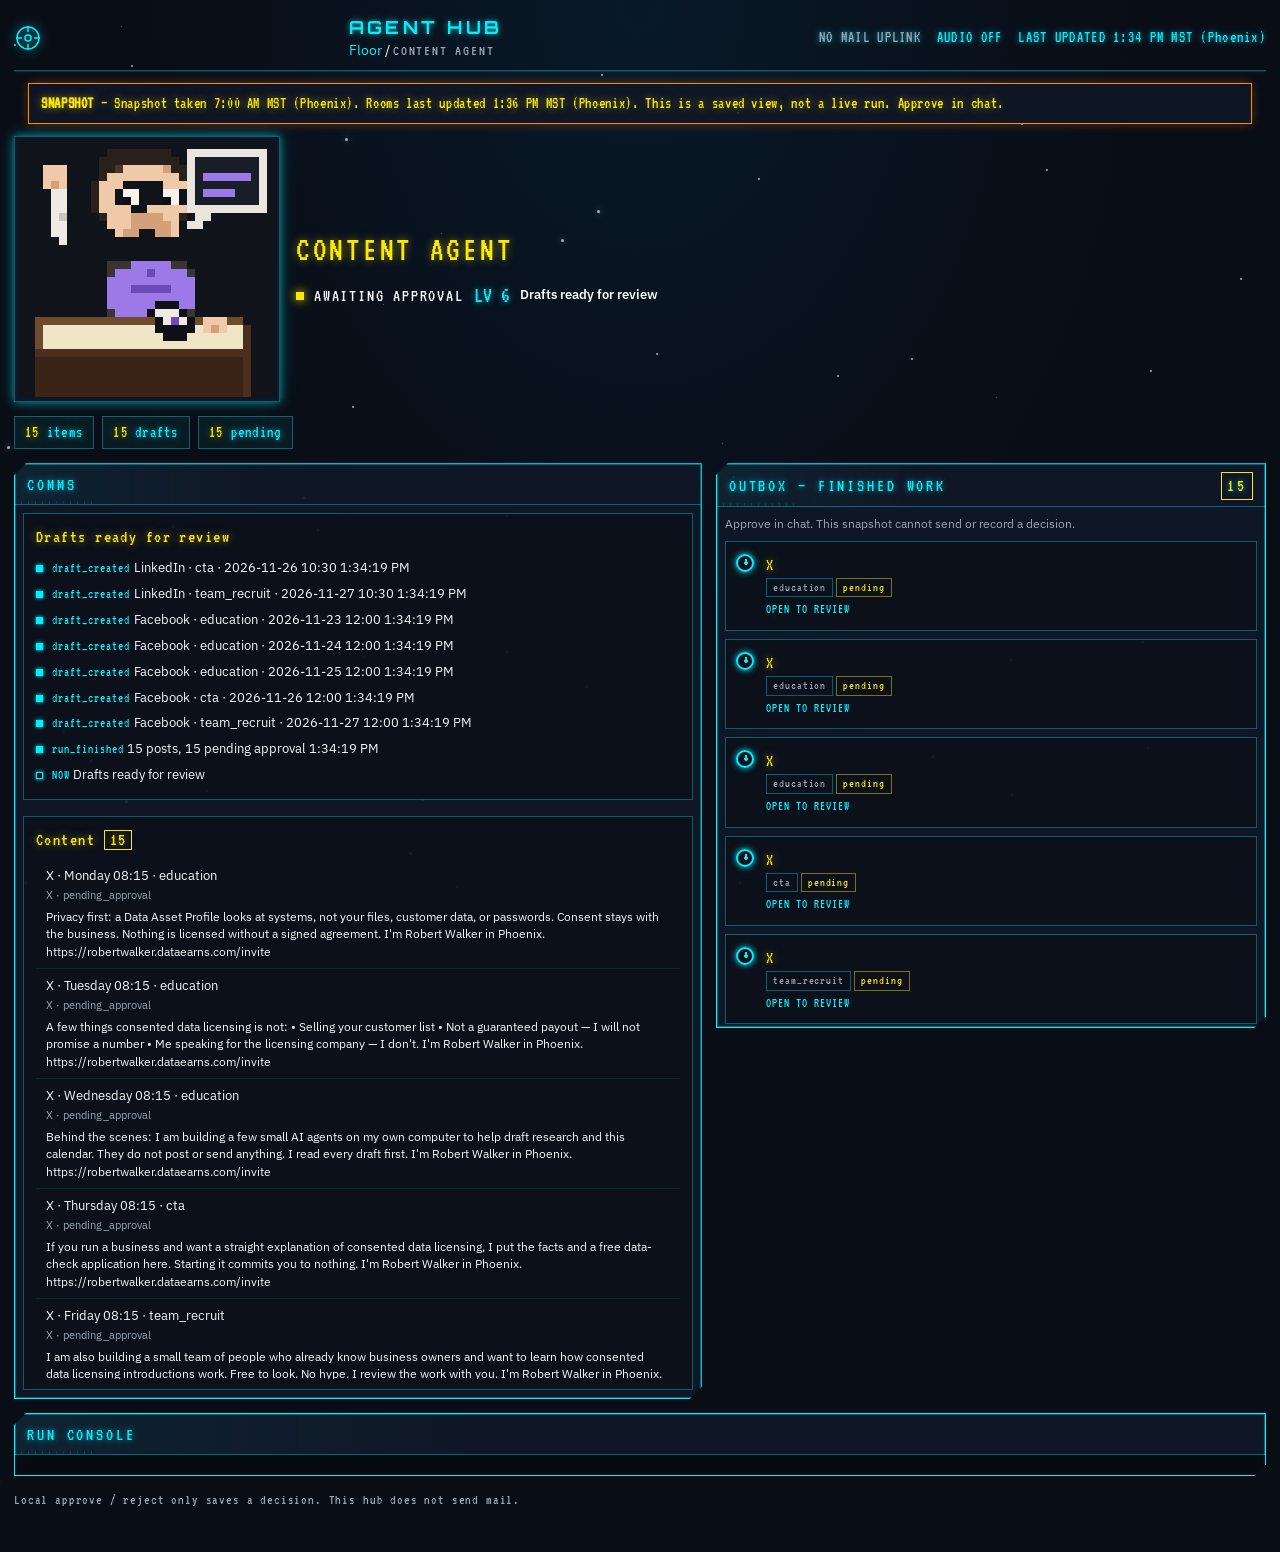
==== commit 281629f0: "Update Agent Rooms snapshot" ====
--- a/room/content.html
+++ b/room/content.html
@@ -90,9 +90,9 @@
   </div>
   <script>
 window.__AGENT_ROOMS_STATIC__ = true;
-window.__SNAPSHOT_LABEL__ = "Snapshot taken 1:52 PM MST (Phoenix)";
+window.__SNAPSHOT_LABEL__ = "Snapshot taken 7:00 AM MST (Phoenix)";
 window.__ROOMS_LAST_UPDATED__ = "2026-11-22T13:36:27-07:00";
-window.__ROOM_DATA__ = {"id": "content", "name": "Content Agent", "short": "Creator", "kind": "content", "character": "creator", "accent": "violet", "invite_url": "https://robertwalker.dataearns.com/invite", "blurb": "Drafts a weekly social calendar about real wins and the DataEarners opportunity. Nothing is posted until Robert approves.", "folder_exists": true, "live_wired": true, "live_note": null, "queue_enabled": true, "status": {"state": "awaiting_approval", "current_step": "Drafts ready for review", "current_source": null, "counts": {"sources_scanned": 3, "items_found": 6, "scored": 0, "drafts": 15, "pending": 15}, "last_updated": "2026-11-22T13:34:19-07:00", "error": null, "current_draft_id": null, "inferred": false, "live_wired": true}, "events": [{"ts": "2026-11-22T10:47:25-07:00", "type": "run_started", "detail": "Week of 2026-11-23"}, {"ts": "2026-11-22T10:47:25-07:00", "type": "source_scanned", "source": "[redacted-path]content-agent/platforms.yaml", "detail": "platforms.yaml"}, {"ts": "2026-11-22T10:47:25-07:00", "type": "source_scanned", "source": "[redacted-path]content-agent/topics.yaml", "detail": "6 education topics"}, {"ts": "2026-11-22T10:47:25-07:00", "type": "source_scanned", "source": "[redacted-path]content-agent/wins.md", "detail": "0 completed wins"}, {"ts": "2026-11-22T10:47:25-07:00", "type": "item_found", "source": "topics.yaml", "detail": "What consented data licensing is"}, {"ts": "2026-11-22T10:47:25-07:00", "type": "item_found", "source": "topics.yaml", "detail": "Which businesses qualify"}, {"ts": "2026-11-22T10:47:25-07:00", "type": "item_found", "source": "topics.yaml", "detail": "Privacy and consent"}, {"ts": "2026-11-22T10:47:25-07:00", "type": "item_found", "source": "topics.yaml", "detail": "Common myths"}, {"ts": "2026-11-22T10:47:25-07:00", "type": "item_found", "source": "topics.yaml", "detail": "Behind the scenes of building AI agents"}, {"ts": "2026-11-22T10:47:25-07:00", "type": "item_found", "source": "topics.yaml", "detail": "Phoenix small-business angle"}, {"ts": "2026-11-22T10:47:25-07:00", "type": "draft_created", "detail": "X · education · 2026-11-23 08:15", "draft_id": "616bc861a7bd"}, {"ts": "2026-11-22T10:47:25-07:00", "type": "draft_created", "detail": "X · education · 2026-11-24 08:15", "draft_id": "a0cb4ffbbeb6"}, {"ts": "2026-11-22T10:47:25-07:00", "type": "draft_created", "detail": "X · education · 2026-11-25 08:15", "draft_id": "b09f46d16825"}, {"ts": "2026-11-22T10:47:25-07:00", "type": "draft_created", "detail": "X · cta · 2026-11-26 08:15", "draft_id": "7d0e54160939"}, {"ts": "2026-11-22T10:47:25-07:00", "type": "draft_created", "detail": "X · team_recruit · 2026-11-27 08:15", "draft_id": "16626b46b3b2"}, {"ts": "2026-11-22T10:47:25-07:00", "type": "draft_created", "detail": "LinkedIn · education · 2026-11-23 10:30", "draft_id": "54ac4fff1a37"}, {"ts": "2026-11-22T10:47:25-07:00", "type": "draft_created", "detail": "LinkedIn · education · 2026-11-24 10:30", "draft_id": "07f5b3217349"}, {"ts": "2026-11-22T10:47:25-07:00", "type": "draft_created", "detail": "LinkedIn · education · 2026-11-25 10:30", "draft_id": "e1c354589664"}, {"ts": "2026-11-22T10:47:25-07:00", "type": "draft_created", "detail": "LinkedIn · cta · 2026-11-26 10:30", "draft_id": "bec9c2746849"}, {"ts": "2026-11-22T10:47:25-07:00", "type": "draft_created", "detail": "LinkedIn · team_recruit · 2026-11-27 10:30", "draft_id": "386fc4fc666a"}, {"ts": "2026-11-22T10:47:25-07:00", "type": "draft_created", "detail": "Facebook · education · 2026-11-23 12:00", "draft_id": "017722adc564"}, {"ts": "2026-11-22T10:47:25-07:00", "type": "draft_created", "detail": "Facebook · education · 2026-11-24 12:00", "draft_id": "9d58b1ad2643"}, {"ts": "2026-11-22T10:47:25-07:00", "type": "draft_created", "detail": "Facebook · education · 2026-11-25 12:00", "draft_id": "194040beeae0"}, {"ts": "2026-11-22T10:47:25-07:00", "type": "draft_created", "detail": "Facebook · cta · 2026-11-26 12:00", "draft_id": "fb03e88b3bd7"}, {"ts": "2026-11-22T10:47:25-07:00", "type": "draft_created", "detail": "Facebook · team_recruit · 2026-11-27 12:00", "draft_id": "bef117bb151f"}, {"ts": "2026-11-22T10:47:25-07:00", "type": "run_finished", "detail": "15 posts, 15 pending approval"}, {"ts": "2026-11-22T10:47:47-07:00", "type": "run_started", "detail": "Week of 2026-11-23"}, {"ts": "2026-11-22T10:47:47-07:00", "type": "source_scanned", "source": "[redacted-path]content-agent/platforms.yaml", "detail": "platforms.yaml"}, {"ts": "2026-11-22T10:47:47-07:00", "type": "source_scanned", "source": "[redacted-path]content-agent/topics.yaml", "detail": "6 education topics"}, {"ts": "2026-11-22T10:47:47-07:00", "type": "source_scanned", "source": "[redacted-path]content-agent/wins.md", "detail": "0 completed wins"}, {"ts": "2026-11-22T10:47:47-07:00", "type": "item_found", "source": "topics.yaml", "detail": "What consented data licensing is"}, {"ts": "2026-11-22T10:47:47-07:00", "type": "item_found", "source": "topics.yaml", "detail": "Which businesses qualify"}, {"ts": "2026-11-22T10:47:47-07:00", "type": "item_found", "source": "topics.yaml", "detail": "Privacy and consent"}, {"ts": "2026-11-22T10:47:47-07:00", "type": "item_found", "source": "topics.yaml", "detail": "Common myths"}, {"ts": "2026-11-22T10:47:47-07:00", "type": "item_found", "source": "topics.yaml", "detail": "Behind the scenes of building AI agents"}, {"ts": "2026-11-22T10:47:47-07:00", "type": "item_found", "source": "topics.yaml", "detail": "Phoenix small-business angle"}, {"ts": "2026-11-22T10:47:47-07:00", "type": "draft_created", "detail": "X · education · 2026-11-23 08:15", "draft_id": "616bc861a7bd"}, {"ts": "2026-11-22T10:47:47-07:00", "type": "draft_created", "detail": "X · education · 2026-11-24 08:15", "draft_id": "a0cb4ffbbeb6"}, {"ts": "2026-11-22T10:47:47-07:00", "type": "draft_created", "detail": "X · education · 2026-11-25 08:15", "draft_id": "b09f46d16825"}, {"ts": "2026-11-22T10:47:47-07:00", "type": "draft_created", "detail": "X · cta · 2026-11-26 08:15", "draft_id": "7d0e54160939"}, {"ts": "2026-11-22T10:47:47-07:00", "type": "draft_created", "detail": "X · team_recruit · 2026-11-27 08:15", "draft_id": "16626b46b3b2"}, {"ts": "2026-11-22T10:47:47-07:00", "type": "draft_created", "detail": "LinkedIn · education · 2026-11-23 10:30", "draft_id": "54ac4fff1a37"}, {"ts": "2026-11-22T10:47:47-07:00", "type": "draft_created", "detail": "LinkedIn · education · 2026-11-24 10:30", "draft_id": "07f5b3217349"}, {"ts": "2026-11-22T10:47:47-07:00", "type": "draft_created", "detail": "LinkedIn · education · 2026-11-25 10:30", "draft_id": "e1c354589664"}, {"ts": "2026-11-22T10:47:47-07:00", "type": "draft_created", "detail": "LinkedIn · cta · 2026-11-26 10:30", "draft_id": "bec9c2746849"}, {"ts": "2026-11-22T10:47:47-07:00", "type": "draft_created", "detail": "LinkedIn · team_recruit · 2026-11-27 10:30", "draft_id": "386fc4fc666a"}, {"ts": "2026-11-22T10:47:47-07:00", "type": "draft_created", "detail": "Facebook · education · 2026-11-23 12:00", "draft_id": "017722adc564"}, {"ts": "2026-11-22T10:47:47-07:00", "type": "draft_created", "detail": "Facebook · education · 2026-11-24 12:00", "draft_id": "9d58b1ad2643"}, {"ts": "2026-11-22T10:47:47-07:00", "type": "draft_created", "detail": "Facebook · education · 2026-11-25 12:00", "draft_id": "194040beeae0"}, {"ts": "2026-11-22T10:47:47-07:00", "type": "draft_created", "detail": "Facebook · cta · 2026-11-26 12:00", "draft_id": "fb03e88b3bd7"}, {"ts": "2026-11-22T10:47:47-07:00", "type": "draft_created", "detail": "Facebook · team_recruit · 2026-11-27 12:00", "draft_id": "bef117bb151f"}, {"ts": "2026-11-22T10:47:47-07:00", "type": "run_finished", "detail": "15 posts, 15 pending approval"}, {"ts": "2026-11-22T10:48:40-07:00", "type": "run_started", "detail": "Week of 2026-11-23"}, {"ts": "2026-11-22T10:48:40-07:00", "type": "source_scanned", "source": "[redacted-path]content-agent/platforms.yaml", "detail": "platforms.yaml"}, {"ts": "2026-11-22T10:48:40-07:00", "type": "source_scanned", "source": "[redacted-path]content-agent/topics.yaml", "detail": "6 education topics"}, {"ts": "2026-11-22T10:48:40-07:00", "type": "source_scanned", "source": "[redacted-path]content-agent/wins.md", "detail": "0 completed wins"}, {"ts": "2026-11-22T10:48:40-07:00", "type": "item_found", "source": "topics.yaml", "detail": "What consented data licensing is"}, {"ts": "2026-11-22T10:48:40-07:00", "type": "item_found", "source": "topics.yaml", "detail": "Which businesses qualify"}, {"ts": "2026-11-22T10:48:40-07:00", "type": "item_found", "source": "topics.yaml", "detail": "Privacy and consent"}, {"ts": "2026-11-22T10:48:40-07:00", "type": "item_found", "source": "topics.yaml", "detail": "Common myths"}, {"ts": "2026-11-22T10:48:40-07:00", "type": "item_found", "source": "topics.yaml", "detail": "Behind the scenes of building AI agents"}, {"ts": "2026-11-22T10:48:40-07:00", "type": "item_found", "source": "topics.yaml", "detail": "Phoenix small-business angle"}, {"ts": "2026-11-22T10:48:40-07:00", "type": "draft_created", "detail": "X · education · 2026-11-23 08:15", "draft_id": "616bc861a7bd"}, {"ts": "2026-11-22T10:48:40-07:00", "type": "draft_created", "detail": "X · education · 2026-11-24 08:15", "draft_id": "a0cb4ffbbeb6"}, {"ts": "2026-11-22T10:48:40-07:00", "type": "draft_created", "detail": "X · education · 2026-11-25 08:15", "draft_id": "b09f46d16825"}, {"ts": "2026-11-22T10:48:40-07:00", "type": "draft_created", "detail": "X · cta · 2026-11-26 08:15", "draft_id": "7d0e54160939"}, {"ts": "2026-11-22T10:48:40-07:00", "type": "draft_created", "detail": "X · team_recruit · 2026-11-27 08:15", "draft_id": "16626b46b3b2"}, {"ts": "2026-11-22T10:48:40-07:00", "type": "draft_created", "detail": "LinkedIn · education · 2026-11-23 10:30", "draft_id": "54ac4fff1a37"}, {"ts": "2026-11-22T10:48:40-07:00", "type": "draft_created", "detail": "LinkedIn · education · 2026-11-24 10:30", "draft_id": "07f5b3217349"}, {"ts": "2026-11-22T10:48:40-07:00", "type": "draft_created", "detail": "LinkedIn · education · 2026-11-25 10:30", "draft_id": "e1c354589664"}, {"ts": "2026-11-22T10:48:40-07:00", "type": "draft_created", "detail": "LinkedIn · cta · 2026-11-26 10:30", "draft_id": "bec9c2746849"}, {"ts": "2026-11-22T10:48:40-07:00", "type": "draft_created", "detail": "LinkedIn · team_recruit · 2026-11-27 10:30", "draft_id": "386fc4fc666a"}, {"ts": "2026-11-22T10:48:40-07:00", "type": "draft_created", "detail": "Facebook · education · 2026-11-23 12:00", "draft_id": "017722adc564"}, {"ts": "2026-11-22T10:48:40-07:00", "type": "draft_created", "detail": "Facebook · education · 2026-11-24 12:00", "draft_id": "9d58b1ad2643"}, {"ts": "2026-11-22T10:48:40-07:00", "type": "draft_created", "detail": "Facebook · education · 2026-11-25 12:00", "draft_id": "194040beeae0"}, {"ts": "2026-11-22T10:48:40-07:00", "type": "draft_created", "detail": "Facebook · cta · 2026-11-26 12:00", "draft_id": "fb03e88b3bd7"}, {"ts": "2026-11-22T10:48:40-07:00", "type": "draft_created", "detail": "Facebook · team_recruit · 2026-11-27 12:00", "draft_id": "bef117bb151f"}, {"ts": "2026-11-22T10:48:40-07:00", "type": "run_finished", "detail": "15 posts, 15 pending approval"}, {"ts": "2026-11-22T13:34:19-07:00", "type": "run_started", "detail": "Week of 2026-11-23"}, {"ts": "2026-11-22T13:34:19-07:00", "type": "source_scanned", "source": "[redacted-path]content-agent/platforms.yaml", "detail": "platforms.yaml"}, {"ts": "2026-11-22T13:34:19-07:00", "type": "source_scanned", "source": "[redacted-path]content-agent/topics.yaml", "detail": "6 education topics"}, {"ts": "2026-11-22T13:34:19-07:00", "type": "source_scanned", "source": "[redacted-path]content-agent/wins.md", "detail": "0 completed wins"}, {"ts": "2026-11-22T13:34:19-07:00", "type": "item_found", "source": "topics.yaml", "detail": "What consented data licensing is"}, {"ts": "2026-11-22T13:34:19-07:00", "type": "item_found", "source": "topics.yaml", "detail": "Which businesses qualify"}, {"ts": "2026-11-22T13:34:19-07:00", "type": "item_found", "source": "topics.yaml", "detail": "Privacy and consent"}, {"ts": "2026-11-22T13:34:19-07:00", "type": "item_found", "source": "topics.yaml", "detail": "Common myths"}, {"ts": "2026-11-22T13:34:19-07:00", "type": "item_found", "source": "topics.yaml", "detail": "Behind the scenes of building AI agents"}, {"ts": "2026-11-22T13:34:19-07:00", "type": "item_found", "source": "topics.yaml", "detail": "Phoenix small-business angle"}, {"ts": "2026-11-22T13:34:19-07:00", "type": "draft_created", "detail": "X · education · 2026-11-23 08:15", "draft_id": "616bc861a7bd"}, {"ts": "2026-11-22T13:34:19-07:00", "type": "draft_created", "detail": "X · education · 2026-11-24 08:15", "draft_id": "a0cb4ffbbeb6"}, {"ts": "2026-11-22T13:34:19-07:00", "type": "draft_created", "detail": "X · education · 2026-11-25 08:15", "draft_id": "b09f46d16825"}, {"ts": "2026-11-22T13:34:19-07:00", "type": "draft_created", "detail": "X · cta · 2026-11-26 08:15", "draft_id": "7d0e54160939"}, {"ts": "2026-11-22T13:34:19-07:00", "type": "draft_created", "detail": "X · team_recruit · 2026-11-27 08:15", "draft_id": "16626b46b3b2"}, {"ts": "2026-11-22T13:34:19-07:00", "type": "draft_created", "detail": "LinkedIn · education · 2026-11-23 10:30", "draft_id": "54ac4fff1a37"}, {"ts": "2026-11-22T13:34:19-07:00", "type": "draft_created", "detail": "LinkedIn · education · 2026-11-24 10:30", "draft_id": "07f5b3217349"}, {"ts": "2026-11-22T13:34:19-07:00", "type": "draft_created", "detail": "LinkedIn · education · 2026-11-25 10:30", "draft_id": "e1c354589664"}, {"ts": "2026-11-22T13:34:19-07:00", "type": "draft_created", "detail": "LinkedIn · cta · 2026-11-26 10:30", "draft_id": "bec9c2746849"}, {"ts": "2026-11-22T13:34:19-07:00", "type": "draft_created", "detail": "LinkedIn · team_recruit · 2026-11-27 10:30", "draft_id": "386fc4fc666a"}, {"ts": "2026-11-22T13:34:19-07:00", "type": "draft_created", "detail": "Facebook · education · 2026-11-23 12:00", "draft_id": "017722adc564"}, {"ts": "2026-11-22T13:34:19-07:00", "type": "draft_created", "detail": "Facebook · education · 2026-11-24 12:00", "draft_id": "9d58b1ad2643"}, {"ts": "2026-11-22T13:34:19-07:00", "type": "draft_created", "detail": "Facebook · education · 2026-11-25 12:00", "draft_id": "194040beeae0"}, {"ts": "2026-11-22T13:34:19-07:00", "type": "draft_created", "detail": "Facebook · cta · 2026-11-26 12:00", "draft_id": "fb03e88b3bd7"}, {"ts": "2026-11-22T13:34:19-07:00", "type": "draft_created", "detail": "Facebook · team_recruit · 2026-11-27 12:00", "draft_id": "bef117bb151f"}, {"ts": "2026-11-22T13:34:19-07:00", "type": "run_finished", "detail": "15 posts, 15 pending approval"}], "drafts": [{"id": "616bc861a7bd", "to_name": "X", "subject": null, "landing_url": "https://robertwalker.dataearns.com/invite", "opportunity": null, "opportunity_url": null, "message_type": "education", "decision": null, "decision_at": null}, {"id": "a0cb4ffbbeb6", "to_name": "X", "subject": null, "landing_url": "https://robertwalker.dataearns.com/invite", "opportunity": null, "opportunity_url": null, "message_type": "education", "decision": null, "decision_at": null}, {"id": "b09f46d16825", "to_name": "X", "subject": null, "landing_url": "https://robertwalker.dataearns.com/invite", "opportunity": null, "opportunity_url": null, "message_type": "education", "decision": null, "decision_at": null}, {"id": "7d0e54160939", "to_name": "X", "subject": null, "landing_url": "https://robertwalker.dataearns.com/invite", "opportunity": null, "opportunity_url": null, "message_type": "cta", "decision": null, "decision_at": null}, {"id": "16626b46b3b2", "to_name": "X", "subject": null, "landing_url": "https://robertwalker.dataearners.com/invite", "opportunity": null, "opportunity_url": null, "message_type": "team_recruit", "decision": null, "decision_at": null}, {"id": "54ac4fff1a37", "to_name": "LinkedIn", "subject": null, "landing_url": "https://robertwalker.dataearns.com/invite", "opportunity": null, "opportunity_url": null, "message_type": "education", "decision": null, "decision_at": null}, {"id": "07f5b3217349", "to_name": "LinkedIn", "subject": null, "landing_url": "https://robertwalker.dataearns.com/invite", "opportunity": null, "opportunity_url": null, "message_type": "education", "decision": null, "decision_at": null}, {"id": "e1c354589664", "to_name": "LinkedIn", "subject": null, "landing_url": "https://robertwalker.dataearns.com/invite", "opportunity": null, "opportunity_url": null, "message_type": "education", "decision": null, "decision_at": null}, {"id": "bec9c2746849", "to_name": "LinkedIn", "subject": null, "landing_url": "https://robertwalker.dataearns.com/invite", "opportunity": null, "opportunity_url": null, "message_type": "cta", "decision": null, "decision_at": null}, {"id": "386fc4fc666a", "to_name": "LinkedIn", "subject": null, "landing_url": "https://robertwalker.dataearners.com/invite", "opportunity": null, "opportunity_url": null, "message_type": "team_recruit", "decision": null, "decision_at": null}, {"id": "017722adc564", "to_name": "Facebook", "subject": null, "landing_url": "https://robertwalker.dataearns.com/invite", "opportunity": null, "opportunity_url": null, "message_type": "education", "decision": null, "decision_at": null}, {"id": "9d58b1ad2643", "to_name": "Facebook", "subject": null, "landing_url": "https://robertwalker.dataearns.com/invite", "opportunity": null, "opportunity_url": null, "message_type": "education", "decision": null, "decision_at": null}, {"id": "194040beeae0", "to_name": "Facebook", "subject": null, "landing_url": "https://robertwalker.dataearns.com/invite", "opportunity": null, "opportunity_url": null, "message_type": "education", "decision": null, "decision_at": null}, {"id": "fb03e88b3bd7", "to_name": "Facebook", "subject": null, "landing_url": "https://robertwalker.dataearns.com/invite", "opportunity": null, "opportunity_url": null, "message_type": "cta", "decision": null, "decision_at": null}, {"id": "bef117bb151f", "to_name": "Facebook", "subject": null, "landing_url": "https://robertwalker.dataearners.com/invite", "opportunity": null, "opportunity_url": null, "message_type": "team_recruit", "decision": null, "decision_at": null}], "opportunities": [], "businesses": [], "candidates": [], "leads": [], "content": [{"id": "616bc861a7bd", "name": "X · Monday 08:15 · education", "title": "X · Monday 08:15 · education", "channel": "X", "status": "pending_approval", "url": "https://robertwalker.dataearns.com/invite", "summary": "Privacy first: a Data Asset Profile looks at systems, not your files, customer data, or passwords.\n\nConsent stays with the business. Nothing is licensed without a signed agreement.\n\nI'm Robert Walker in Phoenix.\nhttps://robertwalker.dataearns.com/invite"}, {"id": "a0cb4ffbbeb6", "name": "X · Tuesday 08:15 · education", "title": "X · Tuesday 08:15 · education", "channel": "X", "status": "pending_approval", "url": "https://robertwalker.dataearns.com/invite", "summary": "A few things consented data licensing is not:\n• Selling your customer list\n• Not a guaranteed payout — I will not promise a number\n• Me speaking for the licensing company — I don't.\n\nI'm Robert Walker in Phoenix.\nhttps://robertwalker.dataearns.com/invite"}, {"id": "b09f46d16825", "name": "X · Wednesday 08:15 · education", "title": "X · Wednesday 08:15 · education", "channel": "X", "status": "pending_approval", "url": "https://robertwalker.dataearns.com/invite", "summary": "Behind the scenes: I am building a few small AI agents on my own computer to help draft research and this calendar.\n\nThey do not post or send anything. I read every draft first.\n\nI'm Robert Walker in Phoenix.\nhttps://robertwalker.dataearns.com/invite"}, {"id": "7d0e54160939", "name": "X · Thursday 08:15 · cta", "title": "X · Thursday 08:15 · cta", "channel": "X", "status": "pending_approval", "url": "https://robertwalker.dataearns.com/invite", "summary": "If you run a business and want a straight explanation of consented data licensing, I put the facts and a free data-check application here.\n\nStarting it commits you to nothing.\n\nI'm Robert Walker in Phoenix.\nhttps://robertwalker.dataearns.com/invite"}, {"id": "16626b46b3b2", "name": "X · Friday 08:15 · team_recruit", "title": "X · Friday 08:15 · team_recruit", "channel": "X", "status": "pending_approval", "url": "https://robertwalker.dataearners.com/invite", "summary": "I am also building a small team of people who already know business owners and want to learn how consented data licensing introductions work.\n\nFree to look. No hype. I review the work with you.\n\nI'm Robert Walker in Phoenix.\nhttps://robertwalker.dataearners.com/invite"}, {"id": "54ac4fff1a37", "name": "LinkedIn · Monday 10:30 · education", "title": "LinkedIn · Monday 10:30 · education", "channel": "LinkedIn", "status": "pending_approval", "url": "https://robertwalker.dataearns.com/invite", "summary": "A word on privacy and consent, because this should be clear up front.\n\nA Data Asset Profile looks at systems — not at a company's files, customer data, or passwords. Starting a free profile does not give anyone access to the company's records. Consent belongs to the business. Not"}, {"id": "07f5b3217349", "name": "LinkedIn · Tuesday 10:30 · education", "title": "LinkedIn · Tuesday 10:30 · education", "channel": "LinkedIn", "status": "pending_approval", "url": "https://robertwalker.dataearns.com/invite", "summary": "A few myths I hear about consented data licensing, stated plainly:\n\nIt is not selling a customer list.\nIt is not a guaranteed payout, and I will not promise a number.\nI am an independent DataEarners Team member. I do not speak for the licensing company, and they have not asked me"}, {"id": "e1c354589664", "name": "LinkedIn · Wednesday 10:30 · education", "title": "LinkedIn · Wednesday 10:30 · education", "channel": "LinkedIn", "status": "pending_approval", "url": "https://robertwalker.dataearns.com/invite", "summary": "A behind-the-scenes note on the AI agents I am building.\n\nI am putting a few small agents on my own computer to help draft research, messages, and this content calendar. They do not post or send anything. I read every draft first. That approval step matters: an agent can write a"}, {"id": "bec9c2746849", "name": "LinkedIn · Thursday 10:30 · cta", "title": "LinkedIn · Thursday 10:30 · cta", "channel": "LinkedIn", "status": "pending_approval", "url": "https://robertwalker.dataearns.com/invite", "summary": "If you run a business and want a straight explanation of consented data licensing, I have a page with the facts and a short application for a free data check.\n\nThe application is how a company sees whether it may be a fit. Starting it, or requesting an offer, commits you to nothi"}, {"id": "386fc4fc666a", "name": "LinkedIn · Friday 10:30 · team_recruit", "title": "LinkedIn · Friday 10:30 · team_recruit", "channel": "LinkedIn", "status": "pending_approval", "url": "https://robertwalker.dataearners.com/invite", "summary": "A note for people who already have a network of business owners.\n\nI am building a small DataEarners team. The work is introductions: helping a business learn about consented data licensing and, if they choose, start a free profile. It is free to look at the invite and there is no"}, {"id": "017722adc564", "name": "Facebook · Monday 12:00 · education", "title": "Facebook · Monday 12:00 · education", "channel": "Facebook", "status": "pending_approval", "url": "https://robertwalker.dataearns.com/invite", "summary": "I'm Robert Walker, a DataEarners Team member in Phoenix, AZ.\n\nOn privacy: the free profile looks at systems, not at your files, customer data, or passwords. You are not handing anyone the keys to the shop.\n\nConsent stays with the business. Nothing is licensed unless there is a si"}, {"id": "9d58b1ad2643", "name": "Facebook · Tuesday 12:00 · education", "title": "Facebook · Tuesday 12:00 · education", "channel": "Facebook", "status": "pending_approval", "url": "https://robertwalker.dataearns.com/invite", "summary": "I'm Robert Walker, a DataEarners Team member in Phoenix, AZ.\n\nLet me clear up a few myths. This is not selling your customer list. It is not a guaranteed check — I will not promise a number. And I do not speak for the licensing company; they have not asked me to.\n\nLooking at the"}, {"id": "194040beeae0", "name": "Facebook · Wednesday 12:00 · education", "title": "Facebook · Wednesday 12:00 · education", "channel": "Facebook", "status": "pending_approval", "url": "https://robertwalker.dataearns.com/invite", "summary": "I'm Robert Walker, a DataEarners Team member in Phoenix, AZ.\n\nA quick behind-the-scenes note. I am building a few small AI agents on my own computer to help draft research and posts like this. They do not publish anything on their own. I read every draft before it can go out.\n\nTh"}, {"id": "fb03e88b3bd7", "name": "Facebook · Thursday 12:00 · cta", "title": "Facebook · Thursday 12:00 · cta", "channel": "Facebook", "status": "pending_approval", "url": "https://robertwalker.dataearns.com/invite", "summary": "I'm Robert Walker, a DataEarners Team member in Phoenix, AZ.\n\nIf you own a business and want the facts on consented data licensing — including a short application for a free data check — I put them on one page. Starting the application does not commit you to a deal. I will not pr"}, {"id": "bef117bb151f", "name": "Facebook · Friday 12:00 · team_recruit", "title": "Facebook · Friday 12:00 · team_recruit", "channel": "Facebook", "status": "pending_approval", "url": "https://robertwalker.dataearners.com/invite", "summary": "I'm Robert Walker, a DataEarners Team member in Phoenix, AZ.\n\nI am also building a small team. If you already know business owners and want to learn how introductions to consented data licensing work, the invite is free to look at and nothing has to be purchased to join.\n\nI will"}], "merch": [], "income": {"totals": [], "items": []}, "panels": [{"type": "content", "title": "Content", "items": [{"id": "616bc861a7bd", "name": "X · Monday 08:15 · education", "title": "X · Monday 08:15 · education", "channel": "X", "status": "pending_approval", "url": "https://robertwalker.dataearns.com/invite", "summary": "Privacy first: a Data Asset Profile looks at systems, not your files, customer data, or passwords.\n\nConsent stays with the business. Nothing is licensed without a signed agreement.\n\nI'm Robert Walker in Phoenix.\nhttps://robertwalker.dataearns.com/invite"}, {"id": "a0cb4ffbbeb6", "name": "X · Tuesday 08:15 · education", "title": "X · Tuesday 08:15 · education", "channel": "X", "status": "pending_approval", "url": "https://robertwalker.dataearns.com/invite", "summary": "A few things consented data licensing is not:\n• Selling your customer list\n• Not a guaranteed payout — I will not promise a number\n• Me speaking for the licensing company — I don't.\n\nI'm Robert Walker in Phoenix.\nhttps://robertwalker.dataearns.com/invite"}, {"id": "b09f46d16825", "name": "X · Wednesday 08:15 · education", "title": "X · Wednesday 08:15 · education", "channel": "X", "status": "pending_approval", "url": "https://robertwalker.dataearns.com/invite", "summary": "Behind the scenes: I am building a few small AI agents on my own computer to help draft research and this calendar.\n\nThey do not post or send anything. I read every draft first.\n\nI'm Robert Walker in Phoenix.\nhttps://robertwalker.dataearns.com/invite"}, {"id": "7d0e54160939", "name": "X · Thursday 08:15 · cta", "title": "X · Thursday 08:15 · cta", "channel": "X", "status": "pending_approval", "url": "https://robertwalker.dataearns.com/invite", "summary": "If you run a business and want a straight explanation of consented data licensing, I put the facts and a free data-check application here.\n\nStarting it commits you to nothing.\n\nI'm Robert Walker in Phoenix.\nhttps://robertwalker.dataearns.com/invite"}, {"id": "16626b46b3b2", "name": "X · Friday 08:15 · team_recruit", "title": "X · Friday 08:15 · team_recruit", "channel": "X", "status": "pending_approval", "url": "https://robertwalker.dataearners.com/invite", "summary": "I am also building a small team of people who already know business owners and want to learn how consented data licensing introductions work.\n\nFree to look. No hype. I review the work with you.\n\nI'm Robert Walker in Phoenix.\nhttps://robertwalker.dataearners.com/invite"}, {"id": "54ac4fff1a37", "name": "LinkedIn · Monday 10:30 · education", "title": "LinkedIn · Monday 10:30 · education", "channel": "LinkedIn", "status": "pending_approval", "url": "https://robertwalker.dataearns.com/invite", "summary": "A word on privacy and consent, because this should be clear up front.\n\nA Data Asset Profile looks at systems — not at a company's files, customer data, or passwords. Starting a free profile does not give anyone access to the company's records. Consent belongs to the business. Not"}, {"id": "07f5b3217349", "name": "LinkedIn · Tuesday 10:30 · education", "title": "LinkedIn · Tuesday 10:30 · education", "channel": "LinkedIn", "status": "pending_approval", "url": "https://robertwalker.dataearns.com/invite", "summary": "A few myths I hear about consented data licensing, stated plainly:\n\nIt is not selling a customer list.\nIt is not a guaranteed payout, and I will not promise a number.\nI am an independent DataEarners Team member. I do not speak for the licensing company, and they have not asked me"}, {"id": "e1c354589664", "name": "LinkedIn · Wednesday 10:30 · education", "title": "LinkedIn · Wednesday 10:30 · education", "channel": "LinkedIn", "status": "pending_approval", "url": "https://robertwalker.dataearns.com/invite", "summary": "A behind-the-scenes note on the AI agents I am building.\n\nI am putting a few small agents on my own computer to help draft research, messages, and this content calendar. They do not post or send anything. I read every draft first. That approval step matters: an agent can write a"}, {"id": "bec9c2746849", "name": "LinkedIn · Thursday 10:30 · cta", "title": "LinkedIn · Thursday 10:30 · cta", "channel": "LinkedIn", "status": "pending_approval", "url": "https://robertwalker.dataearns.com/invite", "summary": "If you run a business and want a straight explanation of consented data licensing, I have a page with the facts and a short application for a free data check.\n\nThe application is how a company sees whether it may be a fit. Starting it, or requesting an offer, commits you to nothi"}, {"id": "386fc4fc666a", "name": "LinkedIn · Friday 10:30 · team_recruit", "title": "LinkedIn · Friday 10:30 · team_recruit", "channel": "LinkedIn", "status": "pending_approval", "url": "https://robertwalker.dataearners.com/invite", "summary": "A note for people who already have a network of business owners.\n\nI am building a small DataEarners team. The work is introductions: helping a business learn about consented data licensing and, if they choose, start a free profile. It is free to look at the invite and there is no"}, {"id": "017722adc564", "name": "Facebook · Monday 12:00 · education", "title": "Facebook · Monday 12:00 · education", "channel": "Facebook", "status": "pending_approval", "url": "https://robertwalker.dataearns.com/invite", "summary": "I'm Robert Walker, a DataEarners Team member in Phoenix, AZ.\n\nOn privacy: the free profile looks at systems, not at your files, customer data, or passwords. You are not handing anyone the keys to the shop.\n\nConsent stays with the business. Nothing is licensed unless there is a si"}, {"id": "9d58b1ad2643", "name": "Facebook · Tuesday 12:00 · education", "title": "Facebook · Tuesday 12:00 · education", "channel": "Facebook", "status": "pending_approval", "url": "https://robertwalker.dataearns.com/invite", "summary": "I'm Robert Walker, a DataEarners Team member in Phoenix, AZ.\n\nLet me clear up a few myths. This is not selling your customer list. It is not a guaranteed check — I will not promise a number. And I do not speak for the licensing company; they have not asked me to.\n\nLooking at the"}, {"id": "194040beeae0", "name": "Facebook · Wednesday 12:00 · education", "title": "Facebook · Wednesday 12:00 · education", "channel": "Facebook", "status": "pending_approval", "url": "https://robertwalker.dataearns.com/invite", "summary": "I'm Robert Walker, a DataEarners Team member in Phoenix, AZ.\n\nA quick behind-the-scenes note. I am building a few small AI agents on my own computer to help draft research and posts like this. They do not publish anything on their own. I read every draft before it can go out.\n\nTh"}, {"id": "fb03e88b3bd7", "name": "Facebook · Thursday 12:00 · cta", "title": "Facebook · Thursday 12:00 · cta", "channel": "Facebook", "status": "pending_approval", "url": "https://robertwalker.dataearns.com/invite", "summary": "I'm Robert Walker, a DataEarners Team member in Phoenix, AZ.\n\nIf you own a business and want the facts on consented data licensing — including a short application for a free data check — I put them on one page. Starting the application does not commit you to a deal. I will not pr"}, {"id": "bef117bb151f", "name": "Facebook · Friday 12:00 · team_recruit", "title": "Facebook · Friday 12:00 · team_recruit", "channel": "Facebook", "status": "pending_approval", "url": "https://robertwalker.dataearners.com/invite", "summary": "I'm Robert Walker, a DataEarners Team member in Phoenix, AZ.\n\nI am also building a small team. If you already know business owners and want to learn how introductions to consented data licensing work, the invite is free to look at and nothing has to be purchased to join.\n\nI will"}]}], "run": {"available": false, "running": false, "detected_command": null, "note": "Snapshot only — run the agent from the local dashboard."}, "badges": [{"label": "15 items", "value": "15"}, {"label": "15 drafts", "value": "15"}, {"label": "15 pending", "value": "15"}], "snapshot_label": "Snapshot taken 1:52 PM MST (Phoenix)", "snapshot_taken": "2026-11-22T13:52:44-07:00", "rooms_last_updated": "2026-11-22T13:36:27-07:00"};
+window.__ROOM_DATA__ = {"id": "content", "name": "Content Agent", "short": "Creator", "kind": "content", "character": "creator", "accent": "violet", "invite_url": "https://robertwalker.dataearns.com/invite", "blurb": "Drafts a weekly social calendar about real wins and the DataEarners opportunity. Nothing is posted until Robert approves.", "folder_exists": true, "live_wired": true, "live_note": null, "queue_enabled": true, "status": {"state": "awaiting_approval", "current_step": "Drafts ready for review", "current_source": null, "counts": {"sources_scanned": 3, "items_found": 6, "scored": 0, "drafts": 15, "pending": 15}, "last_updated": "2026-11-22T13:34:19-07:00", "error": null, "current_draft_id": null, "inferred": false, "live_wired": true}, "events": [{"ts": "2026-11-22T10:47:25-07:00", "type": "run_started", "detail": "Week of 2026-11-23"}, {"ts": "2026-11-22T10:47:25-07:00", "type": "source_scanned", "source": "[redacted-path]content-agent/platforms.yaml", "detail": "platforms.yaml"}, {"ts": "2026-11-22T10:47:25-07:00", "type": "source_scanned", "source": "[redacted-path]content-agent/topics.yaml", "detail": "6 education topics"}, {"ts": "2026-11-22T10:47:25-07:00", "type": "source_scanned", "source": "[redacted-path]content-agent/wins.md", "detail": "0 completed wins"}, {"ts": "2026-11-22T10:47:25-07:00", "type": "item_found", "source": "topics.yaml", "detail": "What consented data licensing is"}, {"ts": "2026-11-22T10:47:25-07:00", "type": "item_found", "source": "topics.yaml", "detail": "Which businesses qualify"}, {"ts": "2026-11-22T10:47:25-07:00", "type": "item_found", "source": "topics.yaml", "detail": "Privacy and consent"}, {"ts": "2026-11-22T10:47:25-07:00", "type": "item_found", "source": "topics.yaml", "detail": "Common myths"}, {"ts": "2026-11-22T10:47:25-07:00", "type": "item_found", "source": "topics.yaml", "detail": "Behind the scenes of building AI agents"}, {"ts": "2026-11-22T10:47:25-07:00", "type": "item_found", "source": "topics.yaml", "detail": "Phoenix small-business angle"}, {"ts": "2026-11-22T10:47:25-07:00", "type": "draft_created", "detail": "X · education · 2026-11-23 08:15", "draft_id": "616bc861a7bd"}, {"ts": "2026-11-22T10:47:25-07:00", "type": "draft_created", "detail": "X · education · 2026-11-24 08:15", "draft_id": "a0cb4ffbbeb6"}, {"ts": "2026-11-22T10:47:25-07:00", "type": "draft_created", "detail": "X · education · 2026-11-25 08:15", "draft_id": "b09f46d16825"}, {"ts": "2026-11-22T10:47:25-07:00", "type": "draft_created", "detail": "X · cta · 2026-11-26 08:15", "draft_id": "7d0e54160939"}, {"ts": "2026-11-22T10:47:25-07:00", "type": "draft_created", "detail": "X · team_recruit · 2026-11-27 08:15", "draft_id": "16626b46b3b2"}, {"ts": "2026-11-22T10:47:25-07:00", "type": "draft_created", "detail": "LinkedIn · education · 2026-11-23 10:30", "draft_id": "54ac4fff1a37"}, {"ts": "2026-11-22T10:47:25-07:00", "type": "draft_created", "detail": "LinkedIn · education · 2026-11-24 10:30", "draft_id": "07f5b3217349"}, {"ts": "2026-11-22T10:47:25-07:00", "type": "draft_created", "detail": "LinkedIn · education · 2026-11-25 10:30", "draft_id": "e1c354589664"}, {"ts": "2026-11-22T10:47:25-07:00", "type": "draft_created", "detail": "LinkedIn · cta · 2026-11-26 10:30", "draft_id": "bec9c2746849"}, {"ts": "2026-11-22T10:47:25-07:00", "type": "draft_created", "detail": "LinkedIn · team_recruit · 2026-11-27 10:30", "draft_id": "386fc4fc666a"}, {"ts": "2026-11-22T10:47:25-07:00", "type": "draft_created", "detail": "Facebook · education · 2026-11-23 12:00", "draft_id": "017722adc564"}, {"ts": "2026-11-22T10:47:25-07:00", "type": "draft_created", "detail": "Facebook · education · 2026-11-24 12:00", "draft_id": "9d58b1ad2643"}, {"ts": "2026-11-22T10:47:25-07:00", "type": "draft_created", "detail": "Facebook · education · 2026-11-25 12:00", "draft_id": "194040beeae0"}, {"ts": "2026-11-22T10:47:25-07:00", "type": "draft_created", "detail": "Facebook · cta · 2026-11-26 12:00", "draft_id": "fb03e88b3bd7"}, {"ts": "2026-11-22T10:47:25-07:00", "type": "draft_created", "detail": "Facebook · team_recruit · 2026-11-27 12:00", "draft_id": "bef117bb151f"}, {"ts": "2026-11-22T10:47:25-07:00", "type": "run_finished", "detail": "15 posts, 15 pending approval"}, {"ts": "2026-11-22T10:47:47-07:00", "type": "run_started", "detail": "Week of 2026-11-23"}, {"ts": "2026-11-22T10:47:47-07:00", "type": "source_scanned", "source": "[redacted-path]content-agent/platforms.yaml", "detail": "platforms.yaml"}, {"ts": "2026-11-22T10:47:47-07:00", "type": "source_scanned", "source": "[redacted-path]content-agent/topics.yaml", "detail": "6 education topics"}, {"ts": "2026-11-22T10:47:47-07:00", "type": "source_scanned", "source": "[redacted-path]content-agent/wins.md", "detail": "0 completed wins"}, {"ts": "2026-11-22T10:47:47-07:00", "type": "item_found", "source": "topics.yaml", "detail": "What consented data licensing is"}, {"ts": "2026-11-22T10:47:47-07:00", "type": "item_found", "source": "topics.yaml", "detail": "Which businesses qualify"}, {"ts": "2026-11-22T10:47:47-07:00", "type": "item_found", "source": "topics.yaml", "detail": "Privacy and consent"}, {"ts": "2026-11-22T10:47:47-07:00", "type": "item_found", "source": "topics.yaml", "detail": "Common myths"}, {"ts": "2026-11-22T10:47:47-07:00", "type": "item_found", "source": "topics.yaml", "detail": "Behind the scenes of building AI agents"}, {"ts": "2026-11-22T10:47:47-07:00", "type": "item_found", "source": "topics.yaml", "detail": "Phoenix small-business angle"}, {"ts": "2026-11-22T10:47:47-07:00", "type": "draft_created", "detail": "X · education · 2026-11-23 08:15", "draft_id": "616bc861a7bd"}, {"ts": "2026-11-22T10:47:47-07:00", "type": "draft_created", "detail": "X · education · 2026-11-24 08:15", "draft_id": "a0cb4ffbbeb6"}, {"ts": "2026-11-22T10:47:47-07:00", "type": "draft_created", "detail": "X · education · 2026-11-25 08:15", "draft_id": "b09f46d16825"}, {"ts": "2026-11-22T10:47:47-07:00", "type": "draft_created", "detail": "X · cta · 2026-11-26 08:15", "draft_id": "7d0e54160939"}, {"ts": "2026-11-22T10:47:47-07:00", "type": "draft_created", "detail": "X · team_recruit · 2026-11-27 08:15", "draft_id": "16626b46b3b2"}, {"ts": "2026-11-22T10:47:47-07:00", "type": "draft_created", "detail": "LinkedIn · education · 2026-11-23 10:30", "draft_id": "54ac4fff1a37"}, {"ts": "2026-11-22T10:47:47-07:00", "type": "draft_created", "detail": "LinkedIn · education · 2026-11-24 10:30", "draft_id": "07f5b3217349"}, {"ts": "2026-11-22T10:47:47-07:00", "type": "draft_created", "detail": "LinkedIn · education · 2026-11-25 10:30", "draft_id": "e1c354589664"}, {"ts": "2026-11-22T10:47:47-07:00", "type": "draft_created", "detail": "LinkedIn · cta · 2026-11-26 10:30", "draft_id": "bec9c2746849"}, {"ts": "2026-11-22T10:47:47-07:00", "type": "draft_created", "detail": "LinkedIn · team_recruit · 2026-11-27 10:30", "draft_id": "386fc4fc666a"}, {"ts": "2026-11-22T10:47:47-07:00", "type": "draft_created", "detail": "Facebook · education · 2026-11-23 12:00", "draft_id": "017722adc564"}, {"ts": "2026-11-22T10:47:47-07:00", "type": "draft_created", "detail": "Facebook · education · 2026-11-24 12:00", "draft_id": "9d58b1ad2643"}, {"ts": "2026-11-22T10:47:47-07:00", "type": "draft_created", "detail": "Facebook · education · 2026-11-25 12:00", "draft_id": "194040beeae0"}, {"ts": "2026-11-22T10:47:47-07:00", "type": "draft_created", "detail": "Facebook · cta · 2026-11-26 12:00", "draft_id": "fb03e88b3bd7"}, {"ts": "2026-11-22T10:47:47-07:00", "type": "draft_created", "detail": "Facebook · team_recruit · 2026-11-27 12:00", "draft_id": "bef117bb151f"}, {"ts": "2026-11-22T10:47:47-07:00", "type": "run_finished", "detail": "15 posts, 15 pending approval"}, {"ts": "2026-11-22T10:48:40-07:00", "type": "run_started", "detail": "Week of 2026-11-23"}, {"ts": "2026-11-22T10:48:40-07:00", "type": "source_scanned", "source": "[redacted-path]content-agent/platforms.yaml", "detail": "platforms.yaml"}, {"ts": "2026-11-22T10:48:40-07:00", "type": "source_scanned", "source": "[redacted-path]content-agent/topics.yaml", "detail": "6 education topics"}, {"ts": "2026-11-22T10:48:40-07:00", "type": "source_scanned", "source": "[redacted-path]content-agent/wins.md", "detail": "0 completed wins"}, {"ts": "2026-11-22T10:48:40-07:00", "type": "item_found", "source": "topics.yaml", "detail": "What consented data licensing is"}, {"ts": "2026-11-22T10:48:40-07:00", "type": "item_found", "source": "topics.yaml", "detail": "Which businesses qualify"}, {"ts": "2026-11-22T10:48:40-07:00", "type": "item_found", "source": "topics.yaml", "detail": "Privacy and consent"}, {"ts": "2026-11-22T10:48:40-07:00", "type": "item_found", "source": "topics.yaml", "detail": "Common myths"}, {"ts": "2026-11-22T10:48:40-07:00", "type": "item_found", "source": "topics.yaml", "detail": "Behind the scenes of building AI agents"}, {"ts": "2026-11-22T10:48:40-07:00", "type": "item_found", "source": "topics.yaml", "detail": "Phoenix small-business angle"}, {"ts": "2026-11-22T10:48:40-07:00", "type": "draft_created", "detail": "X · education · 2026-11-23 08:15", "draft_id": "616bc861a7bd"}, {"ts": "2026-11-22T10:48:40-07:00", "type": "draft_created", "detail": "X · education · 2026-11-24 08:15", "draft_id": "a0cb4ffbbeb6"}, {"ts": "2026-11-22T10:48:40-07:00", "type": "draft_created", "detail": "X · education · 2026-11-25 08:15", "draft_id": "b09f46d16825"}, {"ts": "2026-11-22T10:48:40-07:00", "type": "draft_created", "detail": "X · cta · 2026-11-26 08:15", "draft_id": "7d0e54160939"}, {"ts": "2026-11-22T10:48:40-07:00", "type": "draft_created", "detail": "X · team_recruit · 2026-11-27 08:15", "draft_id": "16626b46b3b2"}, {"ts": "2026-11-22T10:48:40-07:00", "type": "draft_created", "detail": "LinkedIn · education · 2026-11-23 10:30", "draft_id": "54ac4fff1a37"}, {"ts": "2026-11-22T10:48:40-07:00", "type": "draft_created", "detail": "LinkedIn · education · 2026-11-24 10:30", "draft_id": "07f5b3217349"}, {"ts": "2026-11-22T10:48:40-07:00", "type": "draft_created", "detail": "LinkedIn · education · 2026-11-25 10:30", "draft_id": "e1c354589664"}, {"ts": "2026-11-22T10:48:40-07:00", "type": "draft_created", "detail": "LinkedIn · cta · 2026-11-26 10:30", "draft_id": "bec9c2746849"}, {"ts": "2026-11-22T10:48:40-07:00", "type": "draft_created", "detail": "LinkedIn · team_recruit · 2026-11-27 10:30", "draft_id": "386fc4fc666a"}, {"ts": "2026-11-22T10:48:40-07:00", "type": "draft_created", "detail": "Facebook · education · 2026-11-23 12:00", "draft_id": "017722adc564"}, {"ts": "2026-11-22T10:48:40-07:00", "type": "draft_created", "detail": "Facebook · education · 2026-11-24 12:00", "draft_id": "9d58b1ad2643"}, {"ts": "2026-11-22T10:48:40-07:00", "type": "draft_created", "detail": "Facebook · education · 2026-11-25 12:00", "draft_id": "194040beeae0"}, {"ts": "2026-11-22T10:48:40-07:00", "type": "draft_created", "detail": "Facebook · cta · 2026-11-26 12:00", "draft_id": "fb03e88b3bd7"}, {"ts": "2026-11-22T10:48:40-07:00", "type": "draft_created", "detail": "Facebook · team_recruit · 2026-11-27 12:00", "draft_id": "bef117bb151f"}, {"ts": "2026-11-22T10:48:40-07:00", "type": "run_finished", "detail": "15 posts, 15 pending approval"}, {"ts": "2026-11-22T13:34:19-07:00", "type": "run_started", "detail": "Week of 2026-11-23"}, {"ts": "2026-11-22T13:34:19-07:00", "type": "source_scanned", "source": "[redacted-path]content-agent/platforms.yaml", "detail": "platforms.yaml"}, {"ts": "2026-11-22T13:34:19-07:00", "type": "source_scanned", "source": "[redacted-path]content-agent/topics.yaml", "detail": "6 education topics"}, {"ts": "2026-11-22T13:34:19-07:00", "type": "source_scanned", "source": "[redacted-path]content-agent/wins.md", "detail": "0 completed wins"}, {"ts": "2026-11-22T13:34:19-07:00", "type": "item_found", "source": "topics.yaml", "detail": "What consented data licensing is"}, {"ts": "2026-11-22T13:34:19-07:00", "type": "item_found", "source": "topics.yaml", "detail": "Which businesses qualify"}, {"ts": "2026-11-22T13:34:19-07:00", "type": "item_found", "source": "topics.yaml", "detail": "Privacy and consent"}, {"ts": "2026-11-22T13:34:19-07:00", "type": "item_found", "source": "topics.yaml", "detail": "Common myths"}, {"ts": "2026-11-22T13:34:19-07:00", "type": "item_found", "source": "topics.yaml", "detail": "Behind the scenes of building AI agents"}, {"ts": "2026-11-22T13:34:19-07:00", "type": "item_found", "source": "topics.yaml", "detail": "Phoenix small-business angle"}, {"ts": "2026-11-22T13:34:19-07:00", "type": "draft_created", "detail": "X · education · 2026-11-23 08:15", "draft_id": "616bc861a7bd"}, {"ts": "2026-11-22T13:34:19-07:00", "type": "draft_created", "detail": "X · education · 2026-11-24 08:15", "draft_id": "a0cb4ffbbeb6"}, {"ts": "2026-11-22T13:34:19-07:00", "type": "draft_created", "detail": "X · education · 2026-11-25 08:15", "draft_id": "b09f46d16825"}, {"ts": "2026-11-22T13:34:19-07:00", "type": "draft_created", "detail": "X · cta · 2026-11-26 08:15", "draft_id": "7d0e54160939"}, {"ts": "2026-11-22T13:34:19-07:00", "type": "draft_created", "detail": "X · team_recruit · 2026-11-27 08:15", "draft_id": "16626b46b3b2"}, {"ts": "2026-11-22T13:34:19-07:00", "type": "draft_created", "detail": "LinkedIn · education · 2026-11-23 10:30", "draft_id": "54ac4fff1a37"}, {"ts": "2026-11-22T13:34:19-07:00", "type": "draft_created", "detail": "LinkedIn · education · 2026-11-24 10:30", "draft_id": "07f5b3217349"}, {"ts": "2026-11-22T13:34:19-07:00", "type": "draft_created", "detail": "LinkedIn · education · 2026-11-25 10:30", "draft_id": "e1c354589664"}, {"ts": "2026-11-22T13:34:19-07:00", "type": "draft_created", "detail": "LinkedIn · cta · 2026-11-26 10:30", "draft_id": "bec9c2746849"}, {"ts": "2026-11-22T13:34:19-07:00", "type": "draft_created", "detail": "LinkedIn · team_recruit · 2026-11-27 10:30", "draft_id": "386fc4fc666a"}, {"ts": "2026-11-22T13:34:19-07:00", "type": "draft_created", "detail": "Facebook · education · 2026-11-23 12:00", "draft_id": "017722adc564"}, {"ts": "2026-11-22T13:34:19-07:00", "type": "draft_created", "detail": "Facebook · education · 2026-11-24 12:00", "draft_id": "9d58b1ad2643"}, {"ts": "2026-11-22T13:34:19-07:00", "type": "draft_created", "detail": "Facebook · education · 2026-11-25 12:00", "draft_id": "194040beeae0"}, {"ts": "2026-11-22T13:34:19-07:00", "type": "draft_created", "detail": "Facebook · cta · 2026-11-26 12:00", "draft_id": "fb03e88b3bd7"}, {"ts": "2026-11-22T13:34:19-07:00", "type": "draft_created", "detail": "Facebook · team_recruit · 2026-11-27 12:00", "draft_id": "bef117bb151f"}, {"ts": "2026-11-22T13:34:19-07:00", "type": "run_finished", "detail": "15 posts, 15 pending approval"}], "drafts": [{"id": "616bc861a7bd", "to_name": "X", "subject": null, "landing_url": "https://robertwalker.dataearns.com/invite", "opportunity": null, "opportunity_url": null, "message_type": "education", "decision": null, "decision_at": null}, {"id": "a0cb4ffbbeb6", "to_name": "X", "subject": null, "landing_url": "https://robertwalker.dataearns.com/invite", "opportunity": null, "opportunity_url": null, "message_type": "education", "decision": null, "decision_at": null}, {"id": "b09f46d16825", "to_name": "X", "subject": null, "landing_url": "https://robertwalker.dataearns.com/invite", "opportunity": null, "opportunity_url": null, "message_type": "education", "decision": null, "decision_at": null}, {"id": "7d0e54160939", "to_name": "X", "subject": null, "landing_url": "https://robertwalker.dataearns.com/invite", "opportunity": null, "opportunity_url": null, "message_type": "cta", "decision": null, "decision_at": null}, {"id": "16626b46b3b2", "to_name": "X", "subject": null, "landing_url": "https://robertwalker.dataearners.com/invite", "opportunity": null, "opportunity_url": null, "message_type": "team_recruit", "decision": null, "decision_at": null}, {"id": "54ac4fff1a37", "to_name": "LinkedIn", "subject": null, "landing_url": "https://robertwalker.dataearns.com/invite", "opportunity": null, "opportunity_url": null, "message_type": "education", "decision": null, "decision_at": null}, {"id": "07f5b3217349", "to_name": "LinkedIn", "subject": null, "landing_url": "https://robertwalker.dataearns.com/invite", "opportunity": null, "opportunity_url": null, "message_type": "education", "decision": null, "decision_at": null}, {"id": "e1c354589664", "to_name": "LinkedIn", "subject": null, "landing_url": "https://robertwalker.dataearns.com/invite", "opportunity": null, "opportunity_url": null, "message_type": "education", "decision": null, "decision_at": null}, {"id": "bec9c2746849", "to_name": "LinkedIn", "subject": null, "landing_url": "https://robertwalker.dataearns.com/invite", "opportunity": null, "opportunity_url": null, "message_type": "cta", "decision": null, "decision_at": null}, {"id": "386fc4fc666a", "to_name": "LinkedIn", "subject": null, "landing_url": "https://robertwalker.dataearners.com/invite", "opportunity": null, "opportunity_url": null, "message_type": "team_recruit", "decision": null, "decision_at": null}, {"id": "017722adc564", "to_name": "Facebook", "subject": null, "landing_url": "https://robertwalker.dataearns.com/invite", "opportunity": null, "opportunity_url": null, "message_type": "education", "decision": null, "decision_at": null}, {"id": "9d58b1ad2643", "to_name": "Facebook", "subject": null, "landing_url": "https://robertwalker.dataearns.com/invite", "opportunity": null, "opportunity_url": null, "message_type": "education", "decision": null, "decision_at": null}, {"id": "194040beeae0", "to_name": "Facebook", "subject": null, "landing_url": "https://robertwalker.dataearns.com/invite", "opportunity": null, "opportunity_url": null, "message_type": "education", "decision": null, "decision_at": null}, {"id": "fb03e88b3bd7", "to_name": "Facebook", "subject": null, "landing_url": "https://robertwalker.dataearns.com/invite", "opportunity": null, "opportunity_url": null, "message_type": "cta", "decision": null, "decision_at": null}, {"id": "bef117bb151f", "to_name": "Facebook", "subject": null, "landing_url": "https://robertwalker.dataearners.com/invite", "opportunity": null, "opportunity_url": null, "message_type": "team_recruit", "decision": null, "decision_at": null}], "opportunities": [], "businesses": [], "candidates": [], "leads": [], "content": [{"id": "616bc861a7bd", "name": "X · Monday 08:15 · education", "title": "X · Monday 08:15 · education", "channel": "X", "status": "pending_approval", "url": "https://robertwalker.dataearns.com/invite", "summary": "Privacy first: a Data Asset Profile looks at systems, not your files, customer data, or passwords.\n\nConsent stays with the business. Nothing is licensed without a signed agreement.\n\nI'm Robert Walker in Phoenix.\nhttps://robertwalker.dataearns.com/invite"}, {"id": "a0cb4ffbbeb6", "name": "X · Tuesday 08:15 · education", "title": "X · Tuesday 08:15 · education", "channel": "X", "status": "pending_approval", "url": "https://robertwalker.dataearns.com/invite", "summary": "A few things consented data licensing is not:\n• Selling your customer list\n• Not a guaranteed payout — I will not promise a number\n• Me speaking for the licensing company — I don't.\n\nI'm Robert Walker in Phoenix.\nhttps://robertwalker.dataearns.com/invite"}, {"id": "b09f46d16825", "name": "X · Wednesday 08:15 · education", "title": "X · Wednesday 08:15 · education", "channel": "X", "status": "pending_approval", "url": "https://robertwalker.dataearns.com/invite", "summary": "Behind the scenes: I am building a few small AI agents on my own computer to help draft research and this calendar.\n\nThey do not post or send anything. I read every draft first.\n\nI'm Robert Walker in Phoenix.\nhttps://robertwalker.dataearns.com/invite"}, {"id": "7d0e54160939", "name": "X · Thursday 08:15 · cta", "title": "X · Thursday 08:15 · cta", "channel": "X", "status": "pending_approval", "url": "https://robertwalker.dataearns.com/invite", "summary": "If you run a business and want a straight explanation of consented data licensing, I put the facts and a free data-check application here.\n\nStarting it commits you to nothing.\n\nI'm Robert Walker in Phoenix.\nhttps://robertwalker.dataearns.com/invite"}, {"id": "16626b46b3b2", "name": "X · Friday 08:15 · team_recruit", "title": "X · Friday 08:15 · team_recruit", "channel": "X", "status": "pending_approval", "url": "https://robertwalker.dataearners.com/invite", "summary": "I am also building a small team of people who already know business owners and want to learn how consented data licensing introductions work.\n\nFree to look. No hype. I review the work with you.\n\nI'm Robert Walker in Phoenix.\nhttps://robertwalker.dataearners.com/invite"}, {"id": "54ac4fff1a37", "name": "LinkedIn · Monday 10:30 · education", "title": "LinkedIn · Monday 10:30 · education", "channel": "LinkedIn", "status": "pending_approval", "url": "https://robertwalker.dataearns.com/invite", "summary": "A word on privacy and consent, because this should be clear up front.\n\nA Data Asset Profile looks at systems — not at a company's files, customer data, or passwords. Starting a free profile does not give anyone access to the company's records. Consent belongs to the business. Not"}, {"id": "07f5b3217349", "name": "LinkedIn · Tuesday 10:30 · education", "title": "LinkedIn · Tuesday 10:30 · education", "channel": "LinkedIn", "status": "pending_approval", "url": "https://robertwalker.dataearns.com/invite", "summary": "A few myths I hear about consented data licensing, stated plainly:\n\nIt is not selling a customer list.\nIt is not a guaranteed payout, and I will not promise a number.\nI am an independent DataEarners Team member. I do not speak for the licensing company, and they have not asked me"}, {"id": "e1c354589664", "name": "LinkedIn · Wednesday 10:30 · education", "title": "LinkedIn · Wednesday 10:30 · education", "channel": "LinkedIn", "status": "pending_approval", "url": "https://robertwalker.dataearns.com/invite", "summary": "A behind-the-scenes note on the AI agents I am building.\n\nI am putting a few small agents on my own computer to help draft research, messages, and this content calendar. They do not post or send anything. I read every draft first. That approval step matters: an agent can write a"}, {"id": "bec9c2746849", "name": "LinkedIn · Thursday 10:30 · cta", "title": "LinkedIn · Thursday 10:30 · cta", "channel": "LinkedIn", "status": "pending_approval", "url": "https://robertwalker.dataearns.com/invite", "summary": "If you run a business and want a straight explanation of consented data licensing, I have a page with the facts and a short application for a free data check.\n\nThe application is how a company sees whether it may be a fit. Starting it, or requesting an offer, commits you to nothi"}, {"id": "386fc4fc666a", "name": "LinkedIn · Friday 10:30 · team_recruit", "title": "LinkedIn · Friday 10:30 · team_recruit", "channel": "LinkedIn", "status": "pending_approval", "url": "https://robertwalker.dataearners.com/invite", "summary": "A note for people who already have a network of business owners.\n\nI am building a small DataEarners team. The work is introductions: helping a business learn about consented data licensing and, if they choose, start a free profile. It is free to look at the invite and there is no"}, {"id": "017722adc564", "name": "Facebook · Monday 12:00 · education", "title": "Facebook · Monday 12:00 · education", "channel": "Facebook", "status": "pending_approval", "url": "https://robertwalker.dataearns.com/invite", "summary": "I'm Robert Walker, a DataEarners Team member in Phoenix, AZ.\n\nOn privacy: the free profile looks at systems, not at your files, customer data, or passwords. You are not handing anyone the keys to the shop.\n\nConsent stays with the business. Nothing is licensed unless there is a si"}, {"id": "9d58b1ad2643", "name": "Facebook · Tuesday 12:00 · education", "title": "Facebook · Tuesday 12:00 · education", "channel": "Facebook", "status": "pending_approval", "url": "https://robertwalker.dataearns.com/invite", "summary": "I'm Robert Walker, a DataEarners Team member in Phoenix, AZ.\n\nLet me clear up a few myths. This is not selling your customer list. It is not a guaranteed check — I will not promise a number. And I do not speak for the licensing company; they have not asked me to.\n\nLooking at the"}, {"id": "194040beeae0", "name": "Facebook · Wednesday 12:00 · education", "title": "Facebook · Wednesday 12:00 · education", "channel": "Facebook", "status": "pending_approval", "url": "https://robertwalker.dataearns.com/invite", "summary": "I'm Robert Walker, a DataEarners Team member in Phoenix, AZ.\n\nA quick behind-the-scenes note. I am building a few small AI agents on my own computer to help draft research and posts like this. They do not publish anything on their own. I read every draft before it can go out.\n\nTh"}, {"id": "fb03e88b3bd7", "name": "Facebook · Thursday 12:00 · cta", "title": "Facebook · Thursday 12:00 · cta", "channel": "Facebook", "status": "pending_approval", "url": "https://robertwalker.dataearns.com/invite", "summary": "I'm Robert Walker, a DataEarners Team member in Phoenix, AZ.\n\nIf you own a business and want the facts on consented data licensing — including a short application for a free data check — I put them on one page. Starting the application does not commit you to a deal. I will not pr"}, {"id": "bef117bb151f", "name": "Facebook · Friday 12:00 · team_recruit", "title": "Facebook · Friday 12:00 · team_recruit", "channel": "Facebook", "status": "pending_approval", "url": "https://robertwalker.dataearners.com/invite", "summary": "I'm Robert Walker, a DataEarners Team member in Phoenix, AZ.\n\nI am also building a small team. If you already know business owners and want to learn how introductions to consented data licensing work, the invite is free to look at and nothing has to be purchased to join.\n\nI will"}], "merch": [], "income": {"totals": [], "items": []}, "panels": [{"type": "content", "title": "Content", "items": [{"id": "616bc861a7bd", "name": "X · Monday 08:15 · education", "title": "X · Monday 08:15 · education", "channel": "X", "status": "pending_approval", "url": "https://robertwalker.dataearns.com/invite", "summary": "Privacy first: a Data Asset Profile looks at systems, not your files, customer data, or passwords.\n\nConsent stays with the business. Nothing is licensed without a signed agreement.\n\nI'm Robert Walker in Phoenix.\nhttps://robertwalker.dataearns.com/invite"}, {"id": "a0cb4ffbbeb6", "name": "X · Tuesday 08:15 · education", "title": "X · Tuesday 08:15 · education", "channel": "X", "status": "pending_approval", "url": "https://robertwalker.dataearns.com/invite", "summary": "A few things consented data licensing is not:\n• Selling your customer list\n• Not a guaranteed payout — I will not promise a number\n• Me speaking for the licensing company — I don't.\n\nI'm Robert Walker in Phoenix.\nhttps://robertwalker.dataearns.com/invite"}, {"id": "b09f46d16825", "name": "X · Wednesday 08:15 · education", "title": "X · Wednesday 08:15 · education", "channel": "X", "status": "pending_approval", "url": "https://robertwalker.dataearns.com/invite", "summary": "Behind the scenes: I am building a few small AI agents on my own computer to help draft research and this calendar.\n\nThey do not post or send anything. I read every draft first.\n\nI'm Robert Walker in Phoenix.\nhttps://robertwalker.dataearns.com/invite"}, {"id": "7d0e54160939", "name": "X · Thursday 08:15 · cta", "title": "X · Thursday 08:15 · cta", "channel": "X", "status": "pending_approval", "url": "https://robertwalker.dataearns.com/invite", "summary": "If you run a business and want a straight explanation of consented data licensing, I put the facts and a free data-check application here.\n\nStarting it commits you to nothing.\n\nI'm Robert Walker in Phoenix.\nhttps://robertwalker.dataearns.com/invite"}, {"id": "16626b46b3b2", "name": "X · Friday 08:15 · team_recruit", "title": "X · Friday 08:15 · team_recruit", "channel": "X", "status": "pending_approval", "url": "https://robertwalker.dataearners.com/invite", "summary": "I am also building a small team of people who already know business owners and want to learn how consented data licensing introductions work.\n\nFree to look. No hype. I review the work with you.\n\nI'm Robert Walker in Phoenix.\nhttps://robertwalker.dataearners.com/invite"}, {"id": "54ac4fff1a37", "name": "LinkedIn · Monday 10:30 · education", "title": "LinkedIn · Monday 10:30 · education", "channel": "LinkedIn", "status": "pending_approval", "url": "https://robertwalker.dataearns.com/invite", "summary": "A word on privacy and consent, because this should be clear up front.\n\nA Data Asset Profile looks at systems — not at a company's files, customer data, or passwords. Starting a free profile does not give anyone access to the company's records. Consent belongs to the business. Not"}, {"id": "07f5b3217349", "name": "LinkedIn · Tuesday 10:30 · education", "title": "LinkedIn · Tuesday 10:30 · education", "channel": "LinkedIn", "status": "pending_approval", "url": "https://robertwalker.dataearns.com/invite", "summary": "A few myths I hear about consented data licensing, stated plainly:\n\nIt is not selling a customer list.\nIt is not a guaranteed payout, and I will not promise a number.\nI am an independent DataEarners Team member. I do not speak for the licensing company, and they have not asked me"}, {"id": "e1c354589664", "name": "LinkedIn · Wednesday 10:30 · education", "title": "LinkedIn · Wednesday 10:30 · education", "channel": "LinkedIn", "status": "pending_approval", "url": "https://robertwalker.dataearns.com/invite", "summary": "A behind-the-scenes note on the AI agents I am building.\n\nI am putting a few small agents on my own computer to help draft research, messages, and this content calendar. They do not post or send anything. I read every draft first. That approval step matters: an agent can write a"}, {"id": "bec9c2746849", "name": "LinkedIn · Thursday 10:30 · cta", "title": "LinkedIn · Thursday 10:30 · cta", "channel": "LinkedIn", "status": "pending_approval", "url": "https://robertwalker.dataearns.com/invite", "summary": "If you run a business and want a straight explanation of consented data licensing, I have a page with the facts and a short application for a free data check.\n\nThe application is how a company sees whether it may be a fit. Starting it, or requesting an offer, commits you to nothi"}, {"id": "386fc4fc666a", "name": "LinkedIn · Friday 10:30 · team_recruit", "title": "LinkedIn · Friday 10:30 · team_recruit", "channel": "LinkedIn", "status": "pending_approval", "url": "https://robertwalker.dataearners.com/invite", "summary": "A note for people who already have a network of business owners.\n\nI am building a small DataEarners team. The work is introductions: helping a business learn about consented data licensing and, if they choose, start a free profile. It is free to look at the invite and there is no"}, {"id": "017722adc564", "name": "Facebook · Monday 12:00 · education", "title": "Facebook · Monday 12:00 · education", "channel": "Facebook", "status": "pending_approval", "url": "https://robertwalker.dataearns.com/invite", "summary": "I'm Robert Walker, a DataEarners Team member in Phoenix, AZ.\n\nOn privacy: the free profile looks at systems, not at your files, customer data, or passwords. You are not handing anyone the keys to the shop.\n\nConsent stays with the business. Nothing is licensed unless there is a si"}, {"id": "9d58b1ad2643", "name": "Facebook · Tuesday 12:00 · education", "title": "Facebook · Tuesday 12:00 · education", "channel": "Facebook", "status": "pending_approval", "url": "https://robertwalker.dataearns.com/invite", "summary": "I'm Robert Walker, a DataEarners Team member in Phoenix, AZ.\n\nLet me clear up a few myths. This is not selling your customer list. It is not a guaranteed check — I will not promise a number. And I do not speak for the licensing company; they have not asked me to.\n\nLooking at the"}, {"id": "194040beeae0", "name": "Facebook · Wednesday 12:00 · education", "title": "Facebook · Wednesday 12:00 · education", "channel": "Facebook", "status": "pending_approval", "url": "https://robertwalker.dataearns.com/invite", "summary": "I'm Robert Walker, a DataEarners Team member in Phoenix, AZ.\n\nA quick behind-the-scenes note. I am building a few small AI agents on my own computer to help draft research and posts like this. They do not publish anything on their own. I read every draft before it can go out.\n\nTh"}, {"id": "fb03e88b3bd7", "name": "Facebook · Thursday 12:00 · cta", "title": "Facebook · Thursday 12:00 · cta", "channel": "Facebook", "status": "pending_approval", "url": "https://robertwalker.dataearns.com/invite", "summary": "I'm Robert Walker, a DataEarners Team member in Phoenix, AZ.\n\nIf you own a business and want the facts on consented data licensing — including a short application for a free data check — I put them on one page. Starting the application does not commit you to a deal. I will not pr"}, {"id": "bef117bb151f", "name": "Facebook · Friday 12:00 · team_recruit", "title": "Facebook · Friday 12:00 · team_recruit", "channel": "Facebook", "status": "pending_approval", "url": "https://robertwalker.dataearners.com/invite", "summary": "I'm Robert Walker, a DataEarners Team member in Phoenix, AZ.\n\nI am also building a small team. If you already know business owners and want to learn how introductions to consented data licensing work, the invite is free to look at and nothing has to be purchased to join.\n\nI will"}]}], "run": {"available": false, "running": false, "detected_command": null, "note": "Snapshot only — run the agent from the local dashboard."}, "badges": [{"label": "15 items", "value": "15"}, {"label": "15 drafts", "value": "15"}, {"label": "15 pending", "value": "15"}], "snapshot_label": "Snapshot taken 7:00 AM MST (Phoenix)", "snapshot_taken": "2026-11-23T07:00:01-07:00", "rooms_last_updated": "2026-11-22T13:36:27-07:00"};
 </script>
 <script type="module" src="../js/room.js"></script>
 </body>
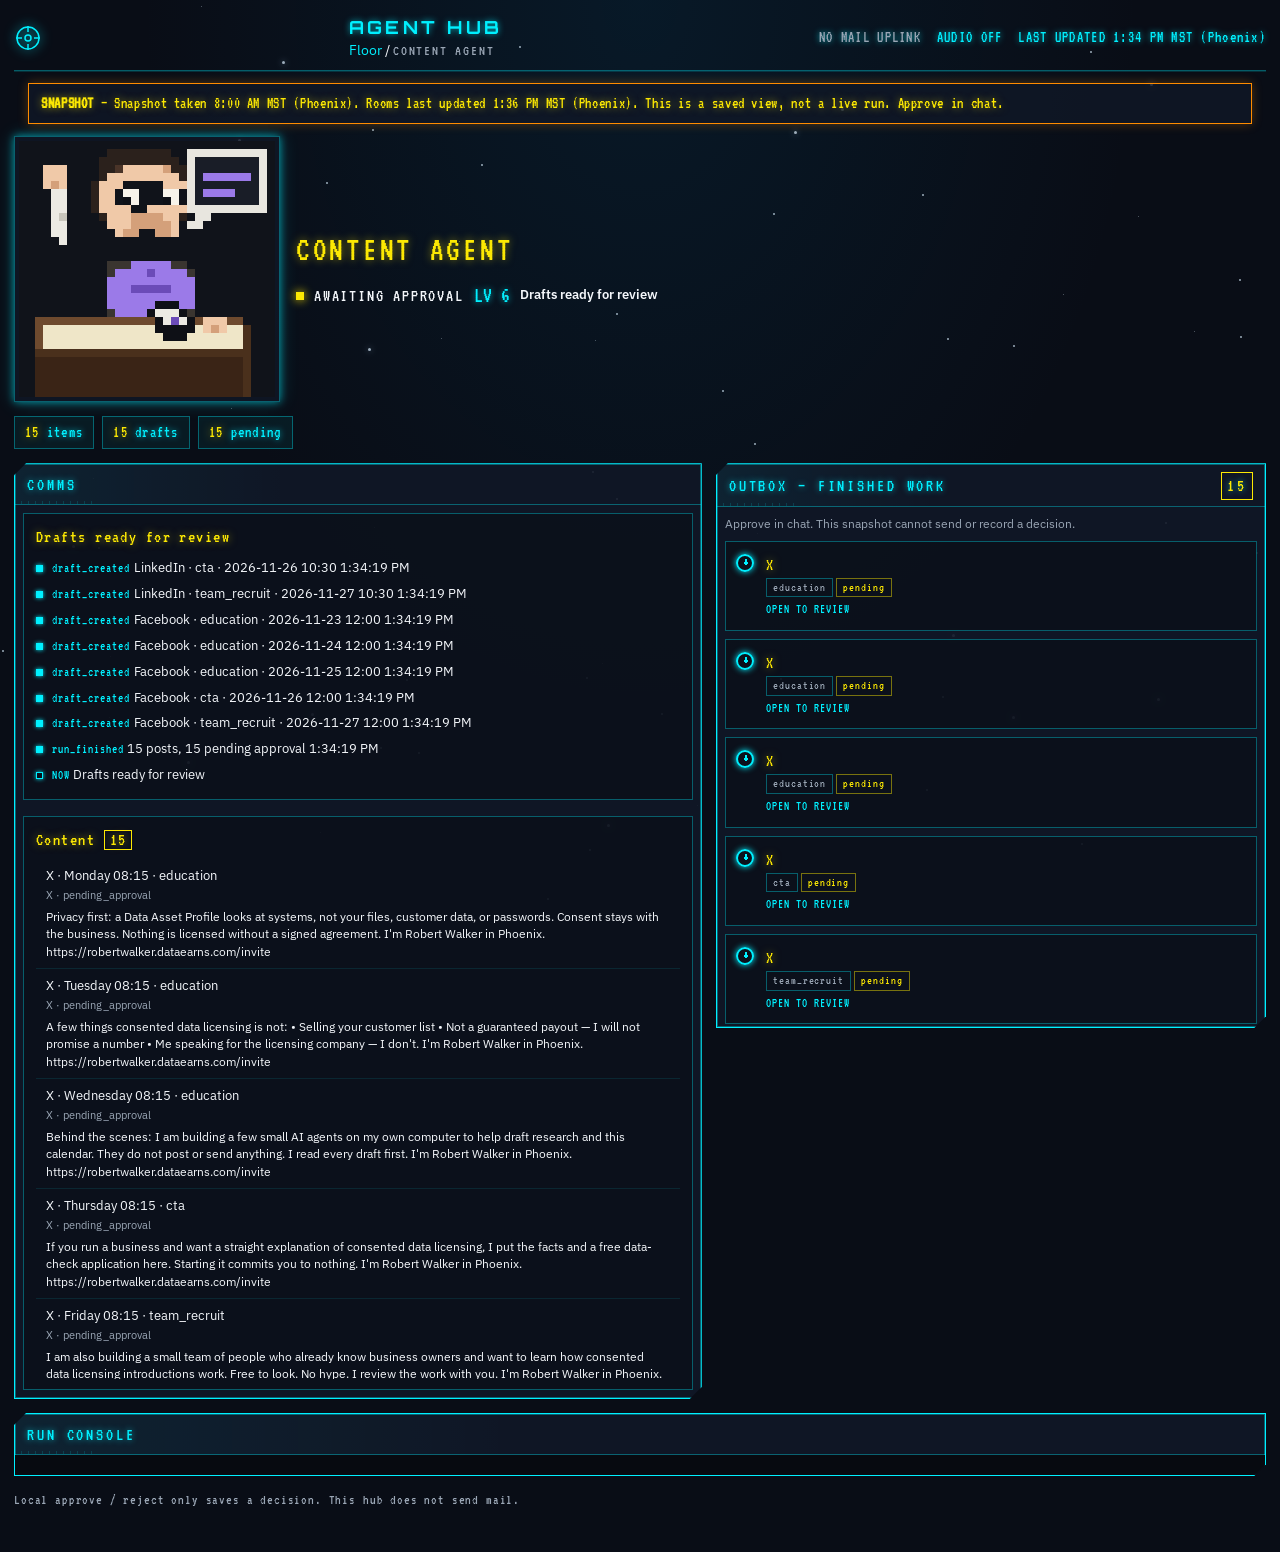
==== commit 84ec2a1a: "Update Agent Rooms snapshot" ====
--- a/room/content.html
+++ b/room/content.html
@@ -90,9 +90,9 @@
   </div>
   <script>
 window.__AGENT_ROOMS_STATIC__ = true;
-window.__SNAPSHOT_LABEL__ = "Snapshot taken 7:00 AM MST (Phoenix)";
+window.__SNAPSHOT_LABEL__ = "Snapshot taken 8:00 AM MST (Phoenix)";
 window.__ROOMS_LAST_UPDATED__ = "2026-11-22T13:36:27-07:00";
-window.__ROOM_DATA__ = {"id": "content", "name": "Content Agent", "short": "Creator", "kind": "content", "character": "creator", "accent": "violet", "invite_url": "https://robertwalker.dataearns.com/invite", "blurb": "Drafts a weekly social calendar about real wins and the DataEarners opportunity. Nothing is posted until Robert approves.", "folder_exists": true, "live_wired": true, "live_note": null, "queue_enabled": true, "status": {"state": "awaiting_approval", "current_step": "Drafts ready for review", "current_source": null, "counts": {"sources_scanned": 3, "items_found": 6, "scored": 0, "drafts": 15, "pending": 15}, "last_updated": "2026-11-22T13:34:19-07:00", "error": null, "current_draft_id": null, "inferred": false, "live_wired": true}, "events": [{"ts": "2026-11-22T10:47:25-07:00", "type": "run_started", "detail": "Week of 2026-11-23"}, {"ts": "2026-11-22T10:47:25-07:00", "type": "source_scanned", "source": "[redacted-path]content-agent/platforms.yaml", "detail": "platforms.yaml"}, {"ts": "2026-11-22T10:47:25-07:00", "type": "source_scanned", "source": "[redacted-path]content-agent/topics.yaml", "detail": "6 education topics"}, {"ts": "2026-11-22T10:47:25-07:00", "type": "source_scanned", "source": "[redacted-path]content-agent/wins.md", "detail": "0 completed wins"}, {"ts": "2026-11-22T10:47:25-07:00", "type": "item_found", "source": "topics.yaml", "detail": "What consented data licensing is"}, {"ts": "2026-11-22T10:47:25-07:00", "type": "item_found", "source": "topics.yaml", "detail": "Which businesses qualify"}, {"ts": "2026-11-22T10:47:25-07:00", "type": "item_found", "source": "topics.yaml", "detail": "Privacy and consent"}, {"ts": "2026-11-22T10:47:25-07:00", "type": "item_found", "source": "topics.yaml", "detail": "Common myths"}, {"ts": "2026-11-22T10:47:25-07:00", "type": "item_found", "source": "topics.yaml", "detail": "Behind the scenes of building AI agents"}, {"ts": "2026-11-22T10:47:25-07:00", "type": "item_found", "source": "topics.yaml", "detail": "Phoenix small-business angle"}, {"ts": "2026-11-22T10:47:25-07:00", "type": "draft_created", "detail": "X · education · 2026-11-23 08:15", "draft_id": "616bc861a7bd"}, {"ts": "2026-11-22T10:47:25-07:00", "type": "draft_created", "detail": "X · education · 2026-11-24 08:15", "draft_id": "a0cb4ffbbeb6"}, {"ts": "2026-11-22T10:47:25-07:00", "type": "draft_created", "detail": "X · education · 2026-11-25 08:15", "draft_id": "b09f46d16825"}, {"ts": "2026-11-22T10:47:25-07:00", "type": "draft_created", "detail": "X · cta · 2026-11-26 08:15", "draft_id": "7d0e54160939"}, {"ts": "2026-11-22T10:47:25-07:00", "type": "draft_created", "detail": "X · team_recruit · 2026-11-27 08:15", "draft_id": "16626b46b3b2"}, {"ts": "2026-11-22T10:47:25-07:00", "type": "draft_created", "detail": "LinkedIn · education · 2026-11-23 10:30", "draft_id": "54ac4fff1a37"}, {"ts": "2026-11-22T10:47:25-07:00", "type": "draft_created", "detail": "LinkedIn · education · 2026-11-24 10:30", "draft_id": "07f5b3217349"}, {"ts": "2026-11-22T10:47:25-07:00", "type": "draft_created", "detail": "LinkedIn · education · 2026-11-25 10:30", "draft_id": "e1c354589664"}, {"ts": "2026-11-22T10:47:25-07:00", "type": "draft_created", "detail": "LinkedIn · cta · 2026-11-26 10:30", "draft_id": "bec9c2746849"}, {"ts": "2026-11-22T10:47:25-07:00", "type": "draft_created", "detail": "LinkedIn · team_recruit · 2026-11-27 10:30", "draft_id": "386fc4fc666a"}, {"ts": "2026-11-22T10:47:25-07:00", "type": "draft_created", "detail": "Facebook · education · 2026-11-23 12:00", "draft_id": "017722adc564"}, {"ts": "2026-11-22T10:47:25-07:00", "type": "draft_created", "detail": "Facebook · education · 2026-11-24 12:00", "draft_id": "9d58b1ad2643"}, {"ts": "2026-11-22T10:47:25-07:00", "type": "draft_created", "detail": "Facebook · education · 2026-11-25 12:00", "draft_id": "194040beeae0"}, {"ts": "2026-11-22T10:47:25-07:00", "type": "draft_created", "detail": "Facebook · cta · 2026-11-26 12:00", "draft_id": "fb03e88b3bd7"}, {"ts": "2026-11-22T10:47:25-07:00", "type": "draft_created", "detail": "Facebook · team_recruit · 2026-11-27 12:00", "draft_id": "bef117bb151f"}, {"ts": "2026-11-22T10:47:25-07:00", "type": "run_finished", "detail": "15 posts, 15 pending approval"}, {"ts": "2026-11-22T10:47:47-07:00", "type": "run_started", "detail": "Week of 2026-11-23"}, {"ts": "2026-11-22T10:47:47-07:00", "type": "source_scanned", "source": "[redacted-path]content-agent/platforms.yaml", "detail": "platforms.yaml"}, {"ts": "2026-11-22T10:47:47-07:00", "type": "source_scanned", "source": "[redacted-path]content-agent/topics.yaml", "detail": "6 education topics"}, {"ts": "2026-11-22T10:47:47-07:00", "type": "source_scanned", "source": "[redacted-path]content-agent/wins.md", "detail": "0 completed wins"}, {"ts": "2026-11-22T10:47:47-07:00", "type": "item_found", "source": "topics.yaml", "detail": "What consented data licensing is"}, {"ts": "2026-11-22T10:47:47-07:00", "type": "item_found", "source": "topics.yaml", "detail": "Which businesses qualify"}, {"ts": "2026-11-22T10:47:47-07:00", "type": "item_found", "source": "topics.yaml", "detail": "Privacy and consent"}, {"ts": "2026-11-22T10:47:47-07:00", "type": "item_found", "source": "topics.yaml", "detail": "Common myths"}, {"ts": "2026-11-22T10:47:47-07:00", "type": "item_found", "source": "topics.yaml", "detail": "Behind the scenes of building AI agents"}, {"ts": "2026-11-22T10:47:47-07:00", "type": "item_found", "source": "topics.yaml", "detail": "Phoenix small-business angle"}, {"ts": "2026-11-22T10:47:47-07:00", "type": "draft_created", "detail": "X · education · 2026-11-23 08:15", "draft_id": "616bc861a7bd"}, {"ts": "2026-11-22T10:47:47-07:00", "type": "draft_created", "detail": "X · education · 2026-11-24 08:15", "draft_id": "a0cb4ffbbeb6"}, {"ts": "2026-11-22T10:47:47-07:00", "type": "draft_created", "detail": "X · education · 2026-11-25 08:15", "draft_id": "b09f46d16825"}, {"ts": "2026-11-22T10:47:47-07:00", "type": "draft_created", "detail": "X · cta · 2026-11-26 08:15", "draft_id": "7d0e54160939"}, {"ts": "2026-11-22T10:47:47-07:00", "type": "draft_created", "detail": "X · team_recruit · 2026-11-27 08:15", "draft_id": "16626b46b3b2"}, {"ts": "2026-11-22T10:47:47-07:00", "type": "draft_created", "detail": "LinkedIn · education · 2026-11-23 10:30", "draft_id": "54ac4fff1a37"}, {"ts": "2026-11-22T10:47:47-07:00", "type": "draft_created", "detail": "LinkedIn · education · 2026-11-24 10:30", "draft_id": "07f5b3217349"}, {"ts": "2026-11-22T10:47:47-07:00", "type": "draft_created", "detail": "LinkedIn · education · 2026-11-25 10:30", "draft_id": "e1c354589664"}, {"ts": "2026-11-22T10:47:47-07:00", "type": "draft_created", "detail": "LinkedIn · cta · 2026-11-26 10:30", "draft_id": "bec9c2746849"}, {"ts": "2026-11-22T10:47:47-07:00", "type": "draft_created", "detail": "LinkedIn · team_recruit · 2026-11-27 10:30", "draft_id": "386fc4fc666a"}, {"ts": "2026-11-22T10:47:47-07:00", "type": "draft_created", "detail": "Facebook · education · 2026-11-23 12:00", "draft_id": "017722adc564"}, {"ts": "2026-11-22T10:47:47-07:00", "type": "draft_created", "detail": "Facebook · education · 2026-11-24 12:00", "draft_id": "9d58b1ad2643"}, {"ts": "2026-11-22T10:47:47-07:00", "type": "draft_created", "detail": "Facebook · education · 2026-11-25 12:00", "draft_id": "194040beeae0"}, {"ts": "2026-11-22T10:47:47-07:00", "type": "draft_created", "detail": "Facebook · cta · 2026-11-26 12:00", "draft_id": "fb03e88b3bd7"}, {"ts": "2026-11-22T10:47:47-07:00", "type": "draft_created", "detail": "Facebook · team_recruit · 2026-11-27 12:00", "draft_id": "bef117bb151f"}, {"ts": "2026-11-22T10:47:47-07:00", "type": "run_finished", "detail": "15 posts, 15 pending approval"}, {"ts": "2026-11-22T10:48:40-07:00", "type": "run_started", "detail": "Week of 2026-11-23"}, {"ts": "2026-11-22T10:48:40-07:00", "type": "source_scanned", "source": "[redacted-path]content-agent/platforms.yaml", "detail": "platforms.yaml"}, {"ts": "2026-11-22T10:48:40-07:00", "type": "source_scanned", "source": "[redacted-path]content-agent/topics.yaml", "detail": "6 education topics"}, {"ts": "2026-11-22T10:48:40-07:00", "type": "source_scanned", "source": "[redacted-path]content-agent/wins.md", "detail": "0 completed wins"}, {"ts": "2026-11-22T10:48:40-07:00", "type": "item_found", "source": "topics.yaml", "detail": "What consented data licensing is"}, {"ts": "2026-11-22T10:48:40-07:00", "type": "item_found", "source": "topics.yaml", "detail": "Which businesses qualify"}, {"ts": "2026-11-22T10:48:40-07:00", "type": "item_found", "source": "topics.yaml", "detail": "Privacy and consent"}, {"ts": "2026-11-22T10:48:40-07:00", "type": "item_found", "source": "topics.yaml", "detail": "Common myths"}, {"ts": "2026-11-22T10:48:40-07:00", "type": "item_found", "source": "topics.yaml", "detail": "Behind the scenes of building AI agents"}, {"ts": "2026-11-22T10:48:40-07:00", "type": "item_found", "source": "topics.yaml", "detail": "Phoenix small-business angle"}, {"ts": "2026-11-22T10:48:40-07:00", "type": "draft_created", "detail": "X · education · 2026-11-23 08:15", "draft_id": "616bc861a7bd"}, {"ts": "2026-11-22T10:48:40-07:00", "type": "draft_created", "detail": "X · education · 2026-11-24 08:15", "draft_id": "a0cb4ffbbeb6"}, {"ts": "2026-11-22T10:48:40-07:00", "type": "draft_created", "detail": "X · education · 2026-11-25 08:15", "draft_id": "b09f46d16825"}, {"ts": "2026-11-22T10:48:40-07:00", "type": "draft_created", "detail": "X · cta · 2026-11-26 08:15", "draft_id": "7d0e54160939"}, {"ts": "2026-11-22T10:48:40-07:00", "type": "draft_created", "detail": "X · team_recruit · 2026-11-27 08:15", "draft_id": "16626b46b3b2"}, {"ts": "2026-11-22T10:48:40-07:00", "type": "draft_created", "detail": "LinkedIn · education · 2026-11-23 10:30", "draft_id": "54ac4fff1a37"}, {"ts": "2026-11-22T10:48:40-07:00", "type": "draft_created", "detail": "LinkedIn · education · 2026-11-24 10:30", "draft_id": "07f5b3217349"}, {"ts": "2026-11-22T10:48:40-07:00", "type": "draft_created", "detail": "LinkedIn · education · 2026-11-25 10:30", "draft_id": "e1c354589664"}, {"ts": "2026-11-22T10:48:40-07:00", "type": "draft_created", "detail": "LinkedIn · cta · 2026-11-26 10:30", "draft_id": "bec9c2746849"}, {"ts": "2026-11-22T10:48:40-07:00", "type": "draft_created", "detail": "LinkedIn · team_recruit · 2026-11-27 10:30", "draft_id": "386fc4fc666a"}, {"ts": "2026-11-22T10:48:40-07:00", "type": "draft_created", "detail": "Facebook · education · 2026-11-23 12:00", "draft_id": "017722adc564"}, {"ts": "2026-11-22T10:48:40-07:00", "type": "draft_created", "detail": "Facebook · education · 2026-11-24 12:00", "draft_id": "9d58b1ad2643"}, {"ts": "2026-11-22T10:48:40-07:00", "type": "draft_created", "detail": "Facebook · education · 2026-11-25 12:00", "draft_id": "194040beeae0"}, {"ts": "2026-11-22T10:48:40-07:00", "type": "draft_created", "detail": "Facebook · cta · 2026-11-26 12:00", "draft_id": "fb03e88b3bd7"}, {"ts": "2026-11-22T10:48:40-07:00", "type": "draft_created", "detail": "Facebook · team_recruit · 2026-11-27 12:00", "draft_id": "bef117bb151f"}, {"ts": "2026-11-22T10:48:40-07:00", "type": "run_finished", "detail": "15 posts, 15 pending approval"}, {"ts": "2026-11-22T13:34:19-07:00", "type": "run_started", "detail": "Week of 2026-11-23"}, {"ts": "2026-11-22T13:34:19-07:00", "type": "source_scanned", "source": "[redacted-path]content-agent/platforms.yaml", "detail": "platforms.yaml"}, {"ts": "2026-11-22T13:34:19-07:00", "type": "source_scanned", "source": "[redacted-path]content-agent/topics.yaml", "detail": "6 education topics"}, {"ts": "2026-11-22T13:34:19-07:00", "type": "source_scanned", "source": "[redacted-path]content-agent/wins.md", "detail": "0 completed wins"}, {"ts": "2026-11-22T13:34:19-07:00", "type": "item_found", "source": "topics.yaml", "detail": "What consented data licensing is"}, {"ts": "2026-11-22T13:34:19-07:00", "type": "item_found", "source": "topics.yaml", "detail": "Which businesses qualify"}, {"ts": "2026-11-22T13:34:19-07:00", "type": "item_found", "source": "topics.yaml", "detail": "Privacy and consent"}, {"ts": "2026-11-22T13:34:19-07:00", "type": "item_found", "source": "topics.yaml", "detail": "Common myths"}, {"ts": "2026-11-22T13:34:19-07:00", "type": "item_found", "source": "topics.yaml", "detail": "Behind the scenes of building AI agents"}, {"ts": "2026-11-22T13:34:19-07:00", "type": "item_found", "source": "topics.yaml", "detail": "Phoenix small-business angle"}, {"ts": "2026-11-22T13:34:19-07:00", "type": "draft_created", "detail": "X · education · 2026-11-23 08:15", "draft_id": "616bc861a7bd"}, {"ts": "2026-11-22T13:34:19-07:00", "type": "draft_created", "detail": "X · education · 2026-11-24 08:15", "draft_id": "a0cb4ffbbeb6"}, {"ts": "2026-11-22T13:34:19-07:00", "type": "draft_created", "detail": "X · education · 2026-11-25 08:15", "draft_id": "b09f46d16825"}, {"ts": "2026-11-22T13:34:19-07:00", "type": "draft_created", "detail": "X · cta · 2026-11-26 08:15", "draft_id": "7d0e54160939"}, {"ts": "2026-11-22T13:34:19-07:00", "type": "draft_created", "detail": "X · team_recruit · 2026-11-27 08:15", "draft_id": "16626b46b3b2"}, {"ts": "2026-11-22T13:34:19-07:00", "type": "draft_created", "detail": "LinkedIn · education · 2026-11-23 10:30", "draft_id": "54ac4fff1a37"}, {"ts": "2026-11-22T13:34:19-07:00", "type": "draft_created", "detail": "LinkedIn · education · 2026-11-24 10:30", "draft_id": "07f5b3217349"}, {"ts": "2026-11-22T13:34:19-07:00", "type": "draft_created", "detail": "LinkedIn · education · 2026-11-25 10:30", "draft_id": "e1c354589664"}, {"ts": "2026-11-22T13:34:19-07:00", "type": "draft_created", "detail": "LinkedIn · cta · 2026-11-26 10:30", "draft_id": "bec9c2746849"}, {"ts": "2026-11-22T13:34:19-07:00", "type": "draft_created", "detail": "LinkedIn · team_recruit · 2026-11-27 10:30", "draft_id": "386fc4fc666a"}, {"ts": "2026-11-22T13:34:19-07:00", "type": "draft_created", "detail": "Facebook · education · 2026-11-23 12:00", "draft_id": "017722adc564"}, {"ts": "2026-11-22T13:34:19-07:00", "type": "draft_created", "detail": "Facebook · education · 2026-11-24 12:00", "draft_id": "9d58b1ad2643"}, {"ts": "2026-11-22T13:34:19-07:00", "type": "draft_created", "detail": "Facebook · education · 2026-11-25 12:00", "draft_id": "194040beeae0"}, {"ts": "2026-11-22T13:34:19-07:00", "type": "draft_created", "detail": "Facebook · cta · 2026-11-26 12:00", "draft_id": "fb03e88b3bd7"}, {"ts": "2026-11-22T13:34:19-07:00", "type": "draft_created", "detail": "Facebook · team_recruit · 2026-11-27 12:00", "draft_id": "bef117bb151f"}, {"ts": "2026-11-22T13:34:19-07:00", "type": "run_finished", "detail": "15 posts, 15 pending approval"}], "drafts": [{"id": "616bc861a7bd", "to_name": "X", "subject": null, "landing_url": "https://robertwalker.dataearns.com/invite", "opportunity": null, "opportunity_url": null, "message_type": "education", "decision": null, "decision_at": null}, {"id": "a0cb4ffbbeb6", "to_name": "X", "subject": null, "landing_url": "https://robertwalker.dataearns.com/invite", "opportunity": null, "opportunity_url": null, "message_type": "education", "decision": null, "decision_at": null}, {"id": "b09f46d16825", "to_name": "X", "subject": null, "landing_url": "https://robertwalker.dataearns.com/invite", "opportunity": null, "opportunity_url": null, "message_type": "education", "decision": null, "decision_at": null}, {"id": "7d0e54160939", "to_name": "X", "subject": null, "landing_url": "https://robertwalker.dataearns.com/invite", "opportunity": null, "opportunity_url": null, "message_type": "cta", "decision": null, "decision_at": null}, {"id": "16626b46b3b2", "to_name": "X", "subject": null, "landing_url": "https://robertwalker.dataearners.com/invite", "opportunity": null, "opportunity_url": null, "message_type": "team_recruit", "decision": null, "decision_at": null}, {"id": "54ac4fff1a37", "to_name": "LinkedIn", "subject": null, "landing_url": "https://robertwalker.dataearns.com/invite", "opportunity": null, "opportunity_url": null, "message_type": "education", "decision": null, "decision_at": null}, {"id": "07f5b3217349", "to_name": "LinkedIn", "subject": null, "landing_url": "https://robertwalker.dataearns.com/invite", "opportunity": null, "opportunity_url": null, "message_type": "education", "decision": null, "decision_at": null}, {"id": "e1c354589664", "to_name": "LinkedIn", "subject": null, "landing_url": "https://robertwalker.dataearns.com/invite", "opportunity": null, "opportunity_url": null, "message_type": "education", "decision": null, "decision_at": null}, {"id": "bec9c2746849", "to_name": "LinkedIn", "subject": null, "landing_url": "https://robertwalker.dataearns.com/invite", "opportunity": null, "opportunity_url": null, "message_type": "cta", "decision": null, "decision_at": null}, {"id": "386fc4fc666a", "to_name": "LinkedIn", "subject": null, "landing_url": "https://robertwalker.dataearners.com/invite", "opportunity": null, "opportunity_url": null, "message_type": "team_recruit", "decision": null, "decision_at": null}, {"id": "017722adc564", "to_name": "Facebook", "subject": null, "landing_url": "https://robertwalker.dataearns.com/invite", "opportunity": null, "opportunity_url": null, "message_type": "education", "decision": null, "decision_at": null}, {"id": "9d58b1ad2643", "to_name": "Facebook", "subject": null, "landing_url": "https://robertwalker.dataearns.com/invite", "opportunity": null, "opportunity_url": null, "message_type": "education", "decision": null, "decision_at": null}, {"id": "194040beeae0", "to_name": "Facebook", "subject": null, "landing_url": "https://robertwalker.dataearns.com/invite", "opportunity": null, "opportunity_url": null, "message_type": "education", "decision": null, "decision_at": null}, {"id": "fb03e88b3bd7", "to_name": "Facebook", "subject": null, "landing_url": "https://robertwalker.dataearns.com/invite", "opportunity": null, "opportunity_url": null, "message_type": "cta", "decision": null, "decision_at": null}, {"id": "bef117bb151f", "to_name": "Facebook", "subject": null, "landing_url": "https://robertwalker.dataearners.com/invite", "opportunity": null, "opportunity_url": null, "message_type": "team_recruit", "decision": null, "decision_at": null}], "opportunities": [], "businesses": [], "candidates": [], "leads": [], "content": [{"id": "616bc861a7bd", "name": "X · Monday 08:15 · education", "title": "X · Monday 08:15 · education", "channel": "X", "status": "pending_approval", "url": "https://robertwalker.dataearns.com/invite", "summary": "Privacy first: a Data Asset Profile looks at systems, not your files, customer data, or passwords.\n\nConsent stays with the business. Nothing is licensed without a signed agreement.\n\nI'm Robert Walker in Phoenix.\nhttps://robertwalker.dataearns.com/invite"}, {"id": "a0cb4ffbbeb6", "name": "X · Tuesday 08:15 · education", "title": "X · Tuesday 08:15 · education", "channel": "X", "status": "pending_approval", "url": "https://robertwalker.dataearns.com/invite", "summary": "A few things consented data licensing is not:\n• Selling your customer list\n• Not a guaranteed payout — I will not promise a number\n• Me speaking for the licensing company — I don't.\n\nI'm Robert Walker in Phoenix.\nhttps://robertwalker.dataearns.com/invite"}, {"id": "b09f46d16825", "name": "X · Wednesday 08:15 · education", "title": "X · Wednesday 08:15 · education", "channel": "X", "status": "pending_approval", "url": "https://robertwalker.dataearns.com/invite", "summary": "Behind the scenes: I am building a few small AI agents on my own computer to help draft research and this calendar.\n\nThey do not post or send anything. I read every draft first.\n\nI'm Robert Walker in Phoenix.\nhttps://robertwalker.dataearns.com/invite"}, {"id": "7d0e54160939", "name": "X · Thursday 08:15 · cta", "title": "X · Thursday 08:15 · cta", "channel": "X", "status": "pending_approval", "url": "https://robertwalker.dataearns.com/invite", "summary": "If you run a business and want a straight explanation of consented data licensing, I put the facts and a free data-check application here.\n\nStarting it commits you to nothing.\n\nI'm Robert Walker in Phoenix.\nhttps://robertwalker.dataearns.com/invite"}, {"id": "16626b46b3b2", "name": "X · Friday 08:15 · team_recruit", "title": "X · Friday 08:15 · team_recruit", "channel": "X", "status": "pending_approval", "url": "https://robertwalker.dataearners.com/invite", "summary": "I am also building a small team of people who already know business owners and want to learn how consented data licensing introductions work.\n\nFree to look. No hype. I review the work with you.\n\nI'm Robert Walker in Phoenix.\nhttps://robertwalker.dataearners.com/invite"}, {"id": "54ac4fff1a37", "name": "LinkedIn · Monday 10:30 · education", "title": "LinkedIn · Monday 10:30 · education", "channel": "LinkedIn", "status": "pending_approval", "url": "https://robertwalker.dataearns.com/invite", "summary": "A word on privacy and consent, because this should be clear up front.\n\nA Data Asset Profile looks at systems — not at a company's files, customer data, or passwords. Starting a free profile does not give anyone access to the company's records. Consent belongs to the business. Not"}, {"id": "07f5b3217349", "name": "LinkedIn · Tuesday 10:30 · education", "title": "LinkedIn · Tuesday 10:30 · education", "channel": "LinkedIn", "status": "pending_approval", "url": "https://robertwalker.dataearns.com/invite", "summary": "A few myths I hear about consented data licensing, stated plainly:\n\nIt is not selling a customer list.\nIt is not a guaranteed payout, and I will not promise a number.\nI am an independent DataEarners Team member. I do not speak for the licensing company, and they have not asked me"}, {"id": "e1c354589664", "name": "LinkedIn · Wednesday 10:30 · education", "title": "LinkedIn · Wednesday 10:30 · education", "channel": "LinkedIn", "status": "pending_approval", "url": "https://robertwalker.dataearns.com/invite", "summary": "A behind-the-scenes note on the AI agents I am building.\n\nI am putting a few small agents on my own computer to help draft research, messages, and this content calendar. They do not post or send anything. I read every draft first. That approval step matters: an agent can write a"}, {"id": "bec9c2746849", "name": "LinkedIn · Thursday 10:30 · cta", "title": "LinkedIn · Thursday 10:30 · cta", "channel": "LinkedIn", "status": "pending_approval", "url": "https://robertwalker.dataearns.com/invite", "summary": "If you run a business and want a straight explanation of consented data licensing, I have a page with the facts and a short application for a free data check.\n\nThe application is how a company sees whether it may be a fit. Starting it, or requesting an offer, commits you to nothi"}, {"id": "386fc4fc666a", "name": "LinkedIn · Friday 10:30 · team_recruit", "title": "LinkedIn · Friday 10:30 · team_recruit", "channel": "LinkedIn", "status": "pending_approval", "url": "https://robertwalker.dataearners.com/invite", "summary": "A note for people who already have a network of business owners.\n\nI am building a small DataEarners team. The work is introductions: helping a business learn about consented data licensing and, if they choose, start a free profile. It is free to look at the invite and there is no"}, {"id": "017722adc564", "name": "Facebook · Monday 12:00 · education", "title": "Facebook · Monday 12:00 · education", "channel": "Facebook", "status": "pending_approval", "url": "https://robertwalker.dataearns.com/invite", "summary": "I'm Robert Walker, a DataEarners Team member in Phoenix, AZ.\n\nOn privacy: the free profile looks at systems, not at your files, customer data, or passwords. You are not handing anyone the keys to the shop.\n\nConsent stays with the business. Nothing is licensed unless there is a si"}, {"id": "9d58b1ad2643", "name": "Facebook · Tuesday 12:00 · education", "title": "Facebook · Tuesday 12:00 · education", "channel": "Facebook", "status": "pending_approval", "url": "https://robertwalker.dataearns.com/invite", "summary": "I'm Robert Walker, a DataEarners Team member in Phoenix, AZ.\n\nLet me clear up a few myths. This is not selling your customer list. It is not a guaranteed check — I will not promise a number. And I do not speak for the licensing company; they have not asked me to.\n\nLooking at the"}, {"id": "194040beeae0", "name": "Facebook · Wednesday 12:00 · education", "title": "Facebook · Wednesday 12:00 · education", "channel": "Facebook", "status": "pending_approval", "url": "https://robertwalker.dataearns.com/invite", "summary": "I'm Robert Walker, a DataEarners Team member in Phoenix, AZ.\n\nA quick behind-the-scenes note. I am building a few small AI agents on my own computer to help draft research and posts like this. They do not publish anything on their own. I read every draft before it can go out.\n\nTh"}, {"id": "fb03e88b3bd7", "name": "Facebook · Thursday 12:00 · cta", "title": "Facebook · Thursday 12:00 · cta", "channel": "Facebook", "status": "pending_approval", "url": "https://robertwalker.dataearns.com/invite", "summary": "I'm Robert Walker, a DataEarners Team member in Phoenix, AZ.\n\nIf you own a business and want the facts on consented data licensing — including a short application for a free data check — I put them on one page. Starting the application does not commit you to a deal. I will not pr"}, {"id": "bef117bb151f", "name": "Facebook · Friday 12:00 · team_recruit", "title": "Facebook · Friday 12:00 · team_recruit", "channel": "Facebook", "status": "pending_approval", "url": "https://robertwalker.dataearners.com/invite", "summary": "I'm Robert Walker, a DataEarners Team member in Phoenix, AZ.\n\nI am also building a small team. If you already know business owners and want to learn how introductions to consented data licensing work, the invite is free to look at and nothing has to be purchased to join.\n\nI will"}], "merch": [], "income": {"totals": [], "items": []}, "panels": [{"type": "content", "title": "Content", "items": [{"id": "616bc861a7bd", "name": "X · Monday 08:15 · education", "title": "X · Monday 08:15 · education", "channel": "X", "status": "pending_approval", "url": "https://robertwalker.dataearns.com/invite", "summary": "Privacy first: a Data Asset Profile looks at systems, not your files, customer data, or passwords.\n\nConsent stays with the business. Nothing is licensed without a signed agreement.\n\nI'm Robert Walker in Phoenix.\nhttps://robertwalker.dataearns.com/invite"}, {"id": "a0cb4ffbbeb6", "name": "X · Tuesday 08:15 · education", "title": "X · Tuesday 08:15 · education", "channel": "X", "status": "pending_approval", "url": "https://robertwalker.dataearns.com/invite", "summary": "A few things consented data licensing is not:\n• Selling your customer list\n• Not a guaranteed payout — I will not promise a number\n• Me speaking for the licensing company — I don't.\n\nI'm Robert Walker in Phoenix.\nhttps://robertwalker.dataearns.com/invite"}, {"id": "b09f46d16825", "name": "X · Wednesday 08:15 · education", "title": "X · Wednesday 08:15 · education", "channel": "X", "status": "pending_approval", "url": "https://robertwalker.dataearns.com/invite", "summary": "Behind the scenes: I am building a few small AI agents on my own computer to help draft research and this calendar.\n\nThey do not post or send anything. I read every draft first.\n\nI'm Robert Walker in Phoenix.\nhttps://robertwalker.dataearns.com/invite"}, {"id": "7d0e54160939", "name": "X · Thursday 08:15 · cta", "title": "X · Thursday 08:15 · cta", "channel": "X", "status": "pending_approval", "url": "https://robertwalker.dataearns.com/invite", "summary": "If you run a business and want a straight explanation of consented data licensing, I put the facts and a free data-check application here.\n\nStarting it commits you to nothing.\n\nI'm Robert Walker in Phoenix.\nhttps://robertwalker.dataearns.com/invite"}, {"id": "16626b46b3b2", "name": "X · Friday 08:15 · team_recruit", "title": "X · Friday 08:15 · team_recruit", "channel": "X", "status": "pending_approval", "url": "https://robertwalker.dataearners.com/invite", "summary": "I am also building a small team of people who already know business owners and want to learn how consented data licensing introductions work.\n\nFree to look. No hype. I review the work with you.\n\nI'm Robert Walker in Phoenix.\nhttps://robertwalker.dataearners.com/invite"}, {"id": "54ac4fff1a37", "name": "LinkedIn · Monday 10:30 · education", "title": "LinkedIn · Monday 10:30 · education", "channel": "LinkedIn", "status": "pending_approval", "url": "https://robertwalker.dataearns.com/invite", "summary": "A word on privacy and consent, because this should be clear up front.\n\nA Data Asset Profile looks at systems — not at a company's files, customer data, or passwords. Starting a free profile does not give anyone access to the company's records. Consent belongs to the business. Not"}, {"id": "07f5b3217349", "name": "LinkedIn · Tuesday 10:30 · education", "title": "LinkedIn · Tuesday 10:30 · education", "channel": "LinkedIn", "status": "pending_approval", "url": "https://robertwalker.dataearns.com/invite", "summary": "A few myths I hear about consented data licensing, stated plainly:\n\nIt is not selling a customer list.\nIt is not a guaranteed payout, and I will not promise a number.\nI am an independent DataEarners Team member. I do not speak for the licensing company, and they have not asked me"}, {"id": "e1c354589664", "name": "LinkedIn · Wednesday 10:30 · education", "title": "LinkedIn · Wednesday 10:30 · education", "channel": "LinkedIn", "status": "pending_approval", "url": "https://robertwalker.dataearns.com/invite", "summary": "A behind-the-scenes note on the AI agents I am building.\n\nI am putting a few small agents on my own computer to help draft research, messages, and this content calendar. They do not post or send anything. I read every draft first. That approval step matters: an agent can write a"}, {"id": "bec9c2746849", "name": "LinkedIn · Thursday 10:30 · cta", "title": "LinkedIn · Thursday 10:30 · cta", "channel": "LinkedIn", "status": "pending_approval", "url": "https://robertwalker.dataearns.com/invite", "summary": "If you run a business and want a straight explanation of consented data licensing, I have a page with the facts and a short application for a free data check.\n\nThe application is how a company sees whether it may be a fit. Starting it, or requesting an offer, commits you to nothi"}, {"id": "386fc4fc666a", "name": "LinkedIn · Friday 10:30 · team_recruit", "title": "LinkedIn · Friday 10:30 · team_recruit", "channel": "LinkedIn", "status": "pending_approval", "url": "https://robertwalker.dataearners.com/invite", "summary": "A note for people who already have a network of business owners.\n\nI am building a small DataEarners team. The work is introductions: helping a business learn about consented data licensing and, if they choose, start a free profile. It is free to look at the invite and there is no"}, {"id": "017722adc564", "name": "Facebook · Monday 12:00 · education", "title": "Facebook · Monday 12:00 · education", "channel": "Facebook", "status": "pending_approval", "url": "https://robertwalker.dataearns.com/invite", "summary": "I'm Robert Walker, a DataEarners Team member in Phoenix, AZ.\n\nOn privacy: the free profile looks at systems, not at your files, customer data, or passwords. You are not handing anyone the keys to the shop.\n\nConsent stays with the business. Nothing is licensed unless there is a si"}, {"id": "9d58b1ad2643", "name": "Facebook · Tuesday 12:00 · education", "title": "Facebook · Tuesday 12:00 · education", "channel": "Facebook", "status": "pending_approval", "url": "https://robertwalker.dataearns.com/invite", "summary": "I'm Robert Walker, a DataEarners Team member in Phoenix, AZ.\n\nLet me clear up a few myths. This is not selling your customer list. It is not a guaranteed check — I will not promise a number. And I do not speak for the licensing company; they have not asked me to.\n\nLooking at the"}, {"id": "194040beeae0", "name": "Facebook · Wednesday 12:00 · education", "title": "Facebook · Wednesday 12:00 · education", "channel": "Facebook", "status": "pending_approval", "url": "https://robertwalker.dataearns.com/invite", "summary": "I'm Robert Walker, a DataEarners Team member in Phoenix, AZ.\n\nA quick behind-the-scenes note. I am building a few small AI agents on my own computer to help draft research and posts like this. They do not publish anything on their own. I read every draft before it can go out.\n\nTh"}, {"id": "fb03e88b3bd7", "name": "Facebook · Thursday 12:00 · cta", "title": "Facebook · Thursday 12:00 · cta", "channel": "Facebook", "status": "pending_approval", "url": "https://robertwalker.dataearns.com/invite", "summary": "I'm Robert Walker, a DataEarners Team member in Phoenix, AZ.\n\nIf you own a business and want the facts on consented data licensing — including a short application for a free data check — I put them on one page. Starting the application does not commit you to a deal. I will not pr"}, {"id": "bef117bb151f", "name": "Facebook · Friday 12:00 · team_recruit", "title": "Facebook · Friday 12:00 · team_recruit", "channel": "Facebook", "status": "pending_approval", "url": "https://robertwalker.dataearners.com/invite", "summary": "I'm Robert Walker, a DataEarners Team member in Phoenix, AZ.\n\nI am also building a small team. If you already know business owners and want to learn how introductions to consented data licensing work, the invite is free to look at and nothing has to be purchased to join.\n\nI will"}]}], "run": {"available": false, "running": false, "detected_command": null, "note": "Snapshot only — run the agent from the local dashboard."}, "badges": [{"label": "15 items", "value": "15"}, {"label": "15 drafts", "value": "15"}, {"label": "15 pending", "value": "15"}], "snapshot_label": "Snapshot taken 7:00 AM MST (Phoenix)", "snapshot_taken": "2026-11-23T07:00:01-07:00", "rooms_last_updated": "2026-11-22T13:36:27-07:00"};
+window.__ROOM_DATA__ = {"id": "content", "name": "Content Agent", "short": "Creator", "kind": "content", "character": "creator", "accent": "violet", "invite_url": "https://robertwalker.dataearns.com/invite", "blurb": "Drafts a weekly social calendar about real wins and the DataEarners opportunity. Nothing is posted until Robert approves.", "folder_exists": true, "live_wired": true, "live_note": null, "queue_enabled": true, "status": {"state": "awaiting_approval", "current_step": "Drafts ready for review", "current_source": null, "counts": {"sources_scanned": 3, "items_found": 6, "scored": 0, "drafts": 15, "pending": 15}, "last_updated": "2026-11-22T13:34:19-07:00", "error": null, "current_draft_id": null, "inferred": false, "live_wired": true}, "events": [{"ts": "2026-11-22T10:47:25-07:00", "type": "run_started", "detail": "Week of 2026-11-23"}, {"ts": "2026-11-22T10:47:25-07:00", "type": "source_scanned", "source": "[redacted-path]content-agent/platforms.yaml", "detail": "platforms.yaml"}, {"ts": "2026-11-22T10:47:25-07:00", "type": "source_scanned", "source": "[redacted-path]content-agent/topics.yaml", "detail": "6 education topics"}, {"ts": "2026-11-22T10:47:25-07:00", "type": "source_scanned", "source": "[redacted-path]content-agent/wins.md", "detail": "0 completed wins"}, {"ts": "2026-11-22T10:47:25-07:00", "type": "item_found", "source": "topics.yaml", "detail": "What consented data licensing is"}, {"ts": "2026-11-22T10:47:25-07:00", "type": "item_found", "source": "topics.yaml", "detail": "Which businesses qualify"}, {"ts": "2026-11-22T10:47:25-07:00", "type": "item_found", "source": "topics.yaml", "detail": "Privacy and consent"}, {"ts": "2026-11-22T10:47:25-07:00", "type": "item_found", "source": "topics.yaml", "detail": "Common myths"}, {"ts": "2026-11-22T10:47:25-07:00", "type": "item_found", "source": "topics.yaml", "detail": "Behind the scenes of building AI agents"}, {"ts": "2026-11-22T10:47:25-07:00", "type": "item_found", "source": "topics.yaml", "detail": "Phoenix small-business angle"}, {"ts": "2026-11-22T10:47:25-07:00", "type": "draft_created", "detail": "X · education · 2026-11-23 08:15", "draft_id": "616bc861a7bd"}, {"ts": "2026-11-22T10:47:25-07:00", "type": "draft_created", "detail": "X · education · 2026-11-24 08:15", "draft_id": "a0cb4ffbbeb6"}, {"ts": "2026-11-22T10:47:25-07:00", "type": "draft_created", "detail": "X · education · 2026-11-25 08:15", "draft_id": "b09f46d16825"}, {"ts": "2026-11-22T10:47:25-07:00", "type": "draft_created", "detail": "X · cta · 2026-11-26 08:15", "draft_id": "7d0e54160939"}, {"ts": "2026-11-22T10:47:25-07:00", "type": "draft_created", "detail": "X · team_recruit · 2026-11-27 08:15", "draft_id": "16626b46b3b2"}, {"ts": "2026-11-22T10:47:25-07:00", "type": "draft_created", "detail": "LinkedIn · education · 2026-11-23 10:30", "draft_id": "54ac4fff1a37"}, {"ts": "2026-11-22T10:47:25-07:00", "type": "draft_created", "detail": "LinkedIn · education · 2026-11-24 10:30", "draft_id": "07f5b3217349"}, {"ts": "2026-11-22T10:47:25-07:00", "type": "draft_created", "detail": "LinkedIn · education · 2026-11-25 10:30", "draft_id": "e1c354589664"}, {"ts": "2026-11-22T10:47:25-07:00", "type": "draft_created", "detail": "LinkedIn · cta · 2026-11-26 10:30", "draft_id": "bec9c2746849"}, {"ts": "2026-11-22T10:47:25-07:00", "type": "draft_created", "detail": "LinkedIn · team_recruit · 2026-11-27 10:30", "draft_id": "386fc4fc666a"}, {"ts": "2026-11-22T10:47:25-07:00", "type": "draft_created", "detail": "Facebook · education · 2026-11-23 12:00", "draft_id": "017722adc564"}, {"ts": "2026-11-22T10:47:25-07:00", "type": "draft_created", "detail": "Facebook · education · 2026-11-24 12:00", "draft_id": "9d58b1ad2643"}, {"ts": "2026-11-22T10:47:25-07:00", "type": "draft_created", "detail": "Facebook · education · 2026-11-25 12:00", "draft_id": "194040beeae0"}, {"ts": "2026-11-22T10:47:25-07:00", "type": "draft_created", "detail": "Facebook · cta · 2026-11-26 12:00", "draft_id": "fb03e88b3bd7"}, {"ts": "2026-11-22T10:47:25-07:00", "type": "draft_created", "detail": "Facebook · team_recruit · 2026-11-27 12:00", "draft_id": "bef117bb151f"}, {"ts": "2026-11-22T10:47:25-07:00", "type": "run_finished", "detail": "15 posts, 15 pending approval"}, {"ts": "2026-11-22T10:47:47-07:00", "type": "run_started", "detail": "Week of 2026-11-23"}, {"ts": "2026-11-22T10:47:47-07:00", "type": "source_scanned", "source": "[redacted-path]content-agent/platforms.yaml", "detail": "platforms.yaml"}, {"ts": "2026-11-22T10:47:47-07:00", "type": "source_scanned", "source": "[redacted-path]content-agent/topics.yaml", "detail": "6 education topics"}, {"ts": "2026-11-22T10:47:47-07:00", "type": "source_scanned", "source": "[redacted-path]content-agent/wins.md", "detail": "0 completed wins"}, {"ts": "2026-11-22T10:47:47-07:00", "type": "item_found", "source": "topics.yaml", "detail": "What consented data licensing is"}, {"ts": "2026-11-22T10:47:47-07:00", "type": "item_found", "source": "topics.yaml", "detail": "Which businesses qualify"}, {"ts": "2026-11-22T10:47:47-07:00", "type": "item_found", "source": "topics.yaml", "detail": "Privacy and consent"}, {"ts": "2026-11-22T10:47:47-07:00", "type": "item_found", "source": "topics.yaml", "detail": "Common myths"}, {"ts": "2026-11-22T10:47:47-07:00", "type": "item_found", "source": "topics.yaml", "detail": "Behind the scenes of building AI agents"}, {"ts": "2026-11-22T10:47:47-07:00", "type": "item_found", "source": "topics.yaml", "detail": "Phoenix small-business angle"}, {"ts": "2026-11-22T10:47:47-07:00", "type": "draft_created", "detail": "X · education · 2026-11-23 08:15", "draft_id": "616bc861a7bd"}, {"ts": "2026-11-22T10:47:47-07:00", "type": "draft_created", "detail": "X · education · 2026-11-24 08:15", "draft_id": "a0cb4ffbbeb6"}, {"ts": "2026-11-22T10:47:47-07:00", "type": "draft_created", "detail": "X · education · 2026-11-25 08:15", "draft_id": "b09f46d16825"}, {"ts": "2026-11-22T10:47:47-07:00", "type": "draft_created", "detail": "X · cta · 2026-11-26 08:15", "draft_id": "7d0e54160939"}, {"ts": "2026-11-22T10:47:47-07:00", "type": "draft_created", "detail": "X · team_recruit · 2026-11-27 08:15", "draft_id": "16626b46b3b2"}, {"ts": "2026-11-22T10:47:47-07:00", "type": "draft_created", "detail": "LinkedIn · education · 2026-11-23 10:30", "draft_id": "54ac4fff1a37"}, {"ts": "2026-11-22T10:47:47-07:00", "type": "draft_created", "detail": "LinkedIn · education · 2026-11-24 10:30", "draft_id": "07f5b3217349"}, {"ts": "2026-11-22T10:47:47-07:00", "type": "draft_created", "detail": "LinkedIn · education · 2026-11-25 10:30", "draft_id": "e1c354589664"}, {"ts": "2026-11-22T10:47:47-07:00", "type": "draft_created", "detail": "LinkedIn · cta · 2026-11-26 10:30", "draft_id": "bec9c2746849"}, {"ts": "2026-11-22T10:47:47-07:00", "type": "draft_created", "detail": "LinkedIn · team_recruit · 2026-11-27 10:30", "draft_id": "386fc4fc666a"}, {"ts": "2026-11-22T10:47:47-07:00", "type": "draft_created", "detail": "Facebook · education · 2026-11-23 12:00", "draft_id": "017722adc564"}, {"ts": "2026-11-22T10:47:47-07:00", "type": "draft_created", "detail": "Facebook · education · 2026-11-24 12:00", "draft_id": "9d58b1ad2643"}, {"ts": "2026-11-22T10:47:47-07:00", "type": "draft_created", "detail": "Facebook · education · 2026-11-25 12:00", "draft_id": "194040beeae0"}, {"ts": "2026-11-22T10:47:47-07:00", "type": "draft_created", "detail": "Facebook · cta · 2026-11-26 12:00", "draft_id": "fb03e88b3bd7"}, {"ts": "2026-11-22T10:47:47-07:00", "type": "draft_created", "detail": "Facebook · team_recruit · 2026-11-27 12:00", "draft_id": "bef117bb151f"}, {"ts": "2026-11-22T10:47:47-07:00", "type": "run_finished", "detail": "15 posts, 15 pending approval"}, {"ts": "2026-11-22T10:48:40-07:00", "type": "run_started", "detail": "Week of 2026-11-23"}, {"ts": "2026-11-22T10:48:40-07:00", "type": "source_scanned", "source": "[redacted-path]content-agent/platforms.yaml", "detail": "platforms.yaml"}, {"ts": "2026-11-22T10:48:40-07:00", "type": "source_scanned", "source": "[redacted-path]content-agent/topics.yaml", "detail": "6 education topics"}, {"ts": "2026-11-22T10:48:40-07:00", "type": "source_scanned", "source": "[redacted-path]content-agent/wins.md", "detail": "0 completed wins"}, {"ts": "2026-11-22T10:48:40-07:00", "type": "item_found", "source": "topics.yaml", "detail": "What consented data licensing is"}, {"ts": "2026-11-22T10:48:40-07:00", "type": "item_found", "source": "topics.yaml", "detail": "Which businesses qualify"}, {"ts": "2026-11-22T10:48:40-07:00", "type": "item_found", "source": "topics.yaml", "detail": "Privacy and consent"}, {"ts": "2026-11-22T10:48:40-07:00", "type": "item_found", "source": "topics.yaml", "detail": "Common myths"}, {"ts": "2026-11-22T10:48:40-07:00", "type": "item_found", "source": "topics.yaml", "detail": "Behind the scenes of building AI agents"}, {"ts": "2026-11-22T10:48:40-07:00", "type": "item_found", "source": "topics.yaml", "detail": "Phoenix small-business angle"}, {"ts": "2026-11-22T10:48:40-07:00", "type": "draft_created", "detail": "X · education · 2026-11-23 08:15", "draft_id": "616bc861a7bd"}, {"ts": "2026-11-22T10:48:40-07:00", "type": "draft_created", "detail": "X · education · 2026-11-24 08:15", "draft_id": "a0cb4ffbbeb6"}, {"ts": "2026-11-22T10:48:40-07:00", "type": "draft_created", "detail": "X · education · 2026-11-25 08:15", "draft_id": "b09f46d16825"}, {"ts": "2026-11-22T10:48:40-07:00", "type": "draft_created", "detail": "X · cta · 2026-11-26 08:15", "draft_id": "7d0e54160939"}, {"ts": "2026-11-22T10:48:40-07:00", "type": "draft_created", "detail": "X · team_recruit · 2026-11-27 08:15", "draft_id": "16626b46b3b2"}, {"ts": "2026-11-22T10:48:40-07:00", "type": "draft_created", "detail": "LinkedIn · education · 2026-11-23 10:30", "draft_id": "54ac4fff1a37"}, {"ts": "2026-11-22T10:48:40-07:00", "type": "draft_created", "detail": "LinkedIn · education · 2026-11-24 10:30", "draft_id": "07f5b3217349"}, {"ts": "2026-11-22T10:48:40-07:00", "type": "draft_created", "detail": "LinkedIn · education · 2026-11-25 10:30", "draft_id": "e1c354589664"}, {"ts": "2026-11-22T10:48:40-07:00", "type": "draft_created", "detail": "LinkedIn · cta · 2026-11-26 10:30", "draft_id": "bec9c2746849"}, {"ts": "2026-11-22T10:48:40-07:00", "type": "draft_created", "detail": "LinkedIn · team_recruit · 2026-11-27 10:30", "draft_id": "386fc4fc666a"}, {"ts": "2026-11-22T10:48:40-07:00", "type": "draft_created", "detail": "Facebook · education · 2026-11-23 12:00", "draft_id": "017722adc564"}, {"ts": "2026-11-22T10:48:40-07:00", "type": "draft_created", "detail": "Facebook · education · 2026-11-24 12:00", "draft_id": "9d58b1ad2643"}, {"ts": "2026-11-22T10:48:40-07:00", "type": "draft_created", "detail": "Facebook · education · 2026-11-25 12:00", "draft_id": "194040beeae0"}, {"ts": "2026-11-22T10:48:40-07:00", "type": "draft_created", "detail": "Facebook · cta · 2026-11-26 12:00", "draft_id": "fb03e88b3bd7"}, {"ts": "2026-11-22T10:48:40-07:00", "type": "draft_created", "detail": "Facebook · team_recruit · 2026-11-27 12:00", "draft_id": "bef117bb151f"}, {"ts": "2026-11-22T10:48:40-07:00", "type": "run_finished", "detail": "15 posts, 15 pending approval"}, {"ts": "2026-11-22T13:34:19-07:00", "type": "run_started", "detail": "Week of 2026-11-23"}, {"ts": "2026-11-22T13:34:19-07:00", "type": "source_scanned", "source": "[redacted-path]content-agent/platforms.yaml", "detail": "platforms.yaml"}, {"ts": "2026-11-22T13:34:19-07:00", "type": "source_scanned", "source": "[redacted-path]content-agent/topics.yaml", "detail": "6 education topics"}, {"ts": "2026-11-22T13:34:19-07:00", "type": "source_scanned", "source": "[redacted-path]content-agent/wins.md", "detail": "0 completed wins"}, {"ts": "2026-11-22T13:34:19-07:00", "type": "item_found", "source": "topics.yaml", "detail": "What consented data licensing is"}, {"ts": "2026-11-22T13:34:19-07:00", "type": "item_found", "source": "topics.yaml", "detail": "Which businesses qualify"}, {"ts": "2026-11-22T13:34:19-07:00", "type": "item_found", "source": "topics.yaml", "detail": "Privacy and consent"}, {"ts": "2026-11-22T13:34:19-07:00", "type": "item_found", "source": "topics.yaml", "detail": "Common myths"}, {"ts": "2026-11-22T13:34:19-07:00", "type": "item_found", "source": "topics.yaml", "detail": "Behind the scenes of building AI agents"}, {"ts": "2026-11-22T13:34:19-07:00", "type": "item_found", "source": "topics.yaml", "detail": "Phoenix small-business angle"}, {"ts": "2026-11-22T13:34:19-07:00", "type": "draft_created", "detail": "X · education · 2026-11-23 08:15", "draft_id": "616bc861a7bd"}, {"ts": "2026-11-22T13:34:19-07:00", "type": "draft_created", "detail": "X · education · 2026-11-24 08:15", "draft_id": "a0cb4ffbbeb6"}, {"ts": "2026-11-22T13:34:19-07:00", "type": "draft_created", "detail": "X · education · 2026-11-25 08:15", "draft_id": "b09f46d16825"}, {"ts": "2026-11-22T13:34:19-07:00", "type": "draft_created", "detail": "X · cta · 2026-11-26 08:15", "draft_id": "7d0e54160939"}, {"ts": "2026-11-22T13:34:19-07:00", "type": "draft_created", "detail": "X · team_recruit · 2026-11-27 08:15", "draft_id": "16626b46b3b2"}, {"ts": "2026-11-22T13:34:19-07:00", "type": "draft_created", "detail": "LinkedIn · education · 2026-11-23 10:30", "draft_id": "54ac4fff1a37"}, {"ts": "2026-11-22T13:34:19-07:00", "type": "draft_created", "detail": "LinkedIn · education · 2026-11-24 10:30", "draft_id": "07f5b3217349"}, {"ts": "2026-11-22T13:34:19-07:00", "type": "draft_created", "detail": "LinkedIn · education · 2026-11-25 10:30", "draft_id": "e1c354589664"}, {"ts": "2026-11-22T13:34:19-07:00", "type": "draft_created", "detail": "LinkedIn · cta · 2026-11-26 10:30", "draft_id": "bec9c2746849"}, {"ts": "2026-11-22T13:34:19-07:00", "type": "draft_created", "detail": "LinkedIn · team_recruit · 2026-11-27 10:30", "draft_id": "386fc4fc666a"}, {"ts": "2026-11-22T13:34:19-07:00", "type": "draft_created", "detail": "Facebook · education · 2026-11-23 12:00", "draft_id": "017722adc564"}, {"ts": "2026-11-22T13:34:19-07:00", "type": "draft_created", "detail": "Facebook · education · 2026-11-24 12:00", "draft_id": "9d58b1ad2643"}, {"ts": "2026-11-22T13:34:19-07:00", "type": "draft_created", "detail": "Facebook · education · 2026-11-25 12:00", "draft_id": "194040beeae0"}, {"ts": "2026-11-22T13:34:19-07:00", "type": "draft_created", "detail": "Facebook · cta · 2026-11-26 12:00", "draft_id": "fb03e88b3bd7"}, {"ts": "2026-11-22T13:34:19-07:00", "type": "draft_created", "detail": "Facebook · team_recruit · 2026-11-27 12:00", "draft_id": "bef117bb151f"}, {"ts": "2026-11-22T13:34:19-07:00", "type": "run_finished", "detail": "15 posts, 15 pending approval"}], "drafts": [{"id": "616bc861a7bd", "to_name": "X", "subject": null, "landing_url": "https://robertwalker.dataearns.com/invite", "opportunity": null, "opportunity_url": null, "message_type": "education", "decision": null, "decision_at": null}, {"id": "a0cb4ffbbeb6", "to_name": "X", "subject": null, "landing_url": "https://robertwalker.dataearns.com/invite", "opportunity": null, "opportunity_url": null, "message_type": "education", "decision": null, "decision_at": null}, {"id": "b09f46d16825", "to_name": "X", "subject": null, "landing_url": "https://robertwalker.dataearns.com/invite", "opportunity": null, "opportunity_url": null, "message_type": "education", "decision": null, "decision_at": null}, {"id": "7d0e54160939", "to_name": "X", "subject": null, "landing_url": "https://robertwalker.dataearns.com/invite", "opportunity": null, "opportunity_url": null, "message_type": "cta", "decision": null, "decision_at": null}, {"id": "16626b46b3b2", "to_name": "X", "subject": null, "landing_url": "https://robertwalker.dataearners.com/invite", "opportunity": null, "opportunity_url": null, "message_type": "team_recruit", "decision": null, "decision_at": null}, {"id": "54ac4fff1a37", "to_name": "LinkedIn", "subject": null, "landing_url": "https://robertwalker.dataearns.com/invite", "opportunity": null, "opportunity_url": null, "message_type": "education", "decision": null, "decision_at": null}, {"id": "07f5b3217349", "to_name": "LinkedIn", "subject": null, "landing_url": "https://robertwalker.dataearns.com/invite", "opportunity": null, "opportunity_url": null, "message_type": "education", "decision": null, "decision_at": null}, {"id": "e1c354589664", "to_name": "LinkedIn", "subject": null, "landing_url": "https://robertwalker.dataearns.com/invite", "opportunity": null, "opportunity_url": null, "message_type": "education", "decision": null, "decision_at": null}, {"id": "bec9c2746849", "to_name": "LinkedIn", "subject": null, "landing_url": "https://robertwalker.dataearns.com/invite", "opportunity": null, "opportunity_url": null, "message_type": "cta", "decision": null, "decision_at": null}, {"id": "386fc4fc666a", "to_name": "LinkedIn", "subject": null, "landing_url": "https://robertwalker.dataearners.com/invite", "opportunity": null, "opportunity_url": null, "message_type": "team_recruit", "decision": null, "decision_at": null}, {"id": "017722adc564", "to_name": "Facebook", "subject": null, "landing_url": "https://robertwalker.dataearns.com/invite", "opportunity": null, "opportunity_url": null, "message_type": "education", "decision": null, "decision_at": null}, {"id": "9d58b1ad2643", "to_name": "Facebook", "subject": null, "landing_url": "https://robertwalker.dataearns.com/invite", "opportunity": null, "opportunity_url": null, "message_type": "education", "decision": null, "decision_at": null}, {"id": "194040beeae0", "to_name": "Facebook", "subject": null, "landing_url": "https://robertwalker.dataearns.com/invite", "opportunity": null, "opportunity_url": null, "message_type": "education", "decision": null, "decision_at": null}, {"id": "fb03e88b3bd7", "to_name": "Facebook", "subject": null, "landing_url": "https://robertwalker.dataearns.com/invite", "opportunity": null, "opportunity_url": null, "message_type": "cta", "decision": null, "decision_at": null}, {"id": "bef117bb151f", "to_name": "Facebook", "subject": null, "landing_url": "https://robertwalker.dataearners.com/invite", "opportunity": null, "opportunity_url": null, "message_type": "team_recruit", "decision": null, "decision_at": null}], "opportunities": [], "businesses": [], "candidates": [], "leads": [], "content": [{"id": "616bc861a7bd", "name": "X · Monday 08:15 · education", "title": "X · Monday 08:15 · education", "channel": "X", "status": "pending_approval", "url": "https://robertwalker.dataearns.com/invite", "summary": "Privacy first: a Data Asset Profile looks at systems, not your files, customer data, or passwords.\n\nConsent stays with the business. Nothing is licensed without a signed agreement.\n\nI'm Robert Walker in Phoenix.\nhttps://robertwalker.dataearns.com/invite"}, {"id": "a0cb4ffbbeb6", "name": "X · Tuesday 08:15 · education", "title": "X · Tuesday 08:15 · education", "channel": "X", "status": "pending_approval", "url": "https://robertwalker.dataearns.com/invite", "summary": "A few things consented data licensing is not:\n• Selling your customer list\n• Not a guaranteed payout — I will not promise a number\n• Me speaking for the licensing company — I don't.\n\nI'm Robert Walker in Phoenix.\nhttps://robertwalker.dataearns.com/invite"}, {"id": "b09f46d16825", "name": "X · Wednesday 08:15 · education", "title": "X · Wednesday 08:15 · education", "channel": "X", "status": "pending_approval", "url": "https://robertwalker.dataearns.com/invite", "summary": "Behind the scenes: I am building a few small AI agents on my own computer to help draft research and this calendar.\n\nThey do not post or send anything. I read every draft first.\n\nI'm Robert Walker in Phoenix.\nhttps://robertwalker.dataearns.com/invite"}, {"id": "7d0e54160939", "name": "X · Thursday 08:15 · cta", "title": "X · Thursday 08:15 · cta", "channel": "X", "status": "pending_approval", "url": "https://robertwalker.dataearns.com/invite", "summary": "If you run a business and want a straight explanation of consented data licensing, I put the facts and a free data-check application here.\n\nStarting it commits you to nothing.\n\nI'm Robert Walker in Phoenix.\nhttps://robertwalker.dataearns.com/invite"}, {"id": "16626b46b3b2", "name": "X · Friday 08:15 · team_recruit", "title": "X · Friday 08:15 · team_recruit", "channel": "X", "status": "pending_approval", "url": "https://robertwalker.dataearners.com/invite", "summary": "I am also building a small team of people who already know business owners and want to learn how consented data licensing introductions work.\n\nFree to look. No hype. I review the work with you.\n\nI'm Robert Walker in Phoenix.\nhttps://robertwalker.dataearners.com/invite"}, {"id": "54ac4fff1a37", "name": "LinkedIn · Monday 10:30 · education", "title": "LinkedIn · Monday 10:30 · education", "channel": "LinkedIn", "status": "pending_approval", "url": "https://robertwalker.dataearns.com/invite", "summary": "A word on privacy and consent, because this should be clear up front.\n\nA Data Asset Profile looks at systems — not at a company's files, customer data, or passwords. Starting a free profile does not give anyone access to the company's records. Consent belongs to the business. Not"}, {"id": "07f5b3217349", "name": "LinkedIn · Tuesday 10:30 · education", "title": "LinkedIn · Tuesday 10:30 · education", "channel": "LinkedIn", "status": "pending_approval", "url": "https://robertwalker.dataearns.com/invite", "summary": "A few myths I hear about consented data licensing, stated plainly:\n\nIt is not selling a customer list.\nIt is not a guaranteed payout, and I will not promise a number.\nI am an independent DataEarners Team member. I do not speak for the licensing company, and they have not asked me"}, {"id": "e1c354589664", "name": "LinkedIn · Wednesday 10:30 · education", "title": "LinkedIn · Wednesday 10:30 · education", "channel": "LinkedIn", "status": "pending_approval", "url": "https://robertwalker.dataearns.com/invite", "summary": "A behind-the-scenes note on the AI agents I am building.\n\nI am putting a few small agents on my own computer to help draft research, messages, and this content calendar. They do not post or send anything. I read every draft first. That approval step matters: an agent can write a"}, {"id": "bec9c2746849", "name": "LinkedIn · Thursday 10:30 · cta", "title": "LinkedIn · Thursday 10:30 · cta", "channel": "LinkedIn", "status": "pending_approval", "url": "https://robertwalker.dataearns.com/invite", "summary": "If you run a business and want a straight explanation of consented data licensing, I have a page with the facts and a short application for a free data check.\n\nThe application is how a company sees whether it may be a fit. Starting it, or requesting an offer, commits you to nothi"}, {"id": "386fc4fc666a", "name": "LinkedIn · Friday 10:30 · team_recruit", "title": "LinkedIn · Friday 10:30 · team_recruit", "channel": "LinkedIn", "status": "pending_approval", "url": "https://robertwalker.dataearners.com/invite", "summary": "A note for people who already have a network of business owners.\n\nI am building a small DataEarners team. The work is introductions: helping a business learn about consented data licensing and, if they choose, start a free profile. It is free to look at the invite and there is no"}, {"id": "017722adc564", "name": "Facebook · Monday 12:00 · education", "title": "Facebook · Monday 12:00 · education", "channel": "Facebook", "status": "pending_approval", "url": "https://robertwalker.dataearns.com/invite", "summary": "I'm Robert Walker, a DataEarners Team member in Phoenix, AZ.\n\nOn privacy: the free profile looks at systems, not at your files, customer data, or passwords. You are not handing anyone the keys to the shop.\n\nConsent stays with the business. Nothing is licensed unless there is a si"}, {"id": "9d58b1ad2643", "name": "Facebook · Tuesday 12:00 · education", "title": "Facebook · Tuesday 12:00 · education", "channel": "Facebook", "status": "pending_approval", "url": "https://robertwalker.dataearns.com/invite", "summary": "I'm Robert Walker, a DataEarners Team member in Phoenix, AZ.\n\nLet me clear up a few myths. This is not selling your customer list. It is not a guaranteed check — I will not promise a number. And I do not speak for the licensing company; they have not asked me to.\n\nLooking at the"}, {"id": "194040beeae0", "name": "Facebook · Wednesday 12:00 · education", "title": "Facebook · Wednesday 12:00 · education", "channel": "Facebook", "status": "pending_approval", "url": "https://robertwalker.dataearns.com/invite", "summary": "I'm Robert Walker, a DataEarners Team member in Phoenix, AZ.\n\nA quick behind-the-scenes note. I am building a few small AI agents on my own computer to help draft research and posts like this. They do not publish anything on their own. I read every draft before it can go out.\n\nTh"}, {"id": "fb03e88b3bd7", "name": "Facebook · Thursday 12:00 · cta", "title": "Facebook · Thursday 12:00 · cta", "channel": "Facebook", "status": "pending_approval", "url": "https://robertwalker.dataearns.com/invite", "summary": "I'm Robert Walker, a DataEarners Team member in Phoenix, AZ.\n\nIf you own a business and want the facts on consented data licensing — including a short application for a free data check — I put them on one page. Starting the application does not commit you to a deal. I will not pr"}, {"id": "bef117bb151f", "name": "Facebook · Friday 12:00 · team_recruit", "title": "Facebook · Friday 12:00 · team_recruit", "channel": "Facebook", "status": "pending_approval", "url": "https://robertwalker.dataearners.com/invite", "summary": "I'm Robert Walker, a DataEarners Team member in Phoenix, AZ.\n\nI am also building a small team. If you already know business owners and want to learn how introductions to consented data licensing work, the invite is free to look at and nothing has to be purchased to join.\n\nI will"}], "merch": [], "income": {"totals": [], "items": []}, "panels": [{"type": "content", "title": "Content", "items": [{"id": "616bc861a7bd", "name": "X · Monday 08:15 · education", "title": "X · Monday 08:15 · education", "channel": "X", "status": "pending_approval", "url": "https://robertwalker.dataearns.com/invite", "summary": "Privacy first: a Data Asset Profile looks at systems, not your files, customer data, or passwords.\n\nConsent stays with the business. Nothing is licensed without a signed agreement.\n\nI'm Robert Walker in Phoenix.\nhttps://robertwalker.dataearns.com/invite"}, {"id": "a0cb4ffbbeb6", "name": "X · Tuesday 08:15 · education", "title": "X · Tuesday 08:15 · education", "channel": "X", "status": "pending_approval", "url": "https://robertwalker.dataearns.com/invite", "summary": "A few things consented data licensing is not:\n• Selling your customer list\n• Not a guaranteed payout — I will not promise a number\n• Me speaking for the licensing company — I don't.\n\nI'm Robert Walker in Phoenix.\nhttps://robertwalker.dataearns.com/invite"}, {"id": "b09f46d16825", "name": "X · Wednesday 08:15 · education", "title": "X · Wednesday 08:15 · education", "channel": "X", "status": "pending_approval", "url": "https://robertwalker.dataearns.com/invite", "summary": "Behind the scenes: I am building a few small AI agents on my own computer to help draft research and this calendar.\n\nThey do not post or send anything. I read every draft first.\n\nI'm Robert Walker in Phoenix.\nhttps://robertwalker.dataearns.com/invite"}, {"id": "7d0e54160939", "name": "X · Thursday 08:15 · cta", "title": "X · Thursday 08:15 · cta", "channel": "X", "status": "pending_approval", "url": "https://robertwalker.dataearns.com/invite", "summary": "If you run a business and want a straight explanation of consented data licensing, I put the facts and a free data-check application here.\n\nStarting it commits you to nothing.\n\nI'm Robert Walker in Phoenix.\nhttps://robertwalker.dataearns.com/invite"}, {"id": "16626b46b3b2", "name": "X · Friday 08:15 · team_recruit", "title": "X · Friday 08:15 · team_recruit", "channel": "X", "status": "pending_approval", "url": "https://robertwalker.dataearners.com/invite", "summary": "I am also building a small team of people who already know business owners and want to learn how consented data licensing introductions work.\n\nFree to look. No hype. I review the work with you.\n\nI'm Robert Walker in Phoenix.\nhttps://robertwalker.dataearners.com/invite"}, {"id": "54ac4fff1a37", "name": "LinkedIn · Monday 10:30 · education", "title": "LinkedIn · Monday 10:30 · education", "channel": "LinkedIn", "status": "pending_approval", "url": "https://robertwalker.dataearns.com/invite", "summary": "A word on privacy and consent, because this should be clear up front.\n\nA Data Asset Profile looks at systems — not at a company's files, customer data, or passwords. Starting a free profile does not give anyone access to the company's records. Consent belongs to the business. Not"}, {"id": "07f5b3217349", "name": "LinkedIn · Tuesday 10:30 · education", "title": "LinkedIn · Tuesday 10:30 · education", "channel": "LinkedIn", "status": "pending_approval", "url": "https://robertwalker.dataearns.com/invite", "summary": "A few myths I hear about consented data licensing, stated plainly:\n\nIt is not selling a customer list.\nIt is not a guaranteed payout, and I will not promise a number.\nI am an independent DataEarners Team member. I do not speak for the licensing company, and they have not asked me"}, {"id": "e1c354589664", "name": "LinkedIn · Wednesday 10:30 · education", "title": "LinkedIn · Wednesday 10:30 · education", "channel": "LinkedIn", "status": "pending_approval", "url": "https://robertwalker.dataearns.com/invite", "summary": "A behind-the-scenes note on the AI agents I am building.\n\nI am putting a few small agents on my own computer to help draft research, messages, and this content calendar. They do not post or send anything. I read every draft first. That approval step matters: an agent can write a"}, {"id": "bec9c2746849", "name": "LinkedIn · Thursday 10:30 · cta", "title": "LinkedIn · Thursday 10:30 · cta", "channel": "LinkedIn", "status": "pending_approval", "url": "https://robertwalker.dataearns.com/invite", "summary": "If you run a business and want a straight explanation of consented data licensing, I have a page with the facts and a short application for a free data check.\n\nThe application is how a company sees whether it may be a fit. Starting it, or requesting an offer, commits you to nothi"}, {"id": "386fc4fc666a", "name": "LinkedIn · Friday 10:30 · team_recruit", "title": "LinkedIn · Friday 10:30 · team_recruit", "channel": "LinkedIn", "status": "pending_approval", "url": "https://robertwalker.dataearners.com/invite", "summary": "A note for people who already have a network of business owners.\n\nI am building a small DataEarners team. The work is introductions: helping a business learn about consented data licensing and, if they choose, start a free profile. It is free to look at the invite and there is no"}, {"id": "017722adc564", "name": "Facebook · Monday 12:00 · education", "title": "Facebook · Monday 12:00 · education", "channel": "Facebook", "status": "pending_approval", "url": "https://robertwalker.dataearns.com/invite", "summary": "I'm Robert Walker, a DataEarners Team member in Phoenix, AZ.\n\nOn privacy: the free profile looks at systems, not at your files, customer data, or passwords. You are not handing anyone the keys to the shop.\n\nConsent stays with the business. Nothing is licensed unless there is a si"}, {"id": "9d58b1ad2643", "name": "Facebook · Tuesday 12:00 · education", "title": "Facebook · Tuesday 12:00 · education", "channel": "Facebook", "status": "pending_approval", "url": "https://robertwalker.dataearns.com/invite", "summary": "I'm Robert Walker, a DataEarners Team member in Phoenix, AZ.\n\nLet me clear up a few myths. This is not selling your customer list. It is not a guaranteed check — I will not promise a number. And I do not speak for the licensing company; they have not asked me to.\n\nLooking at the"}, {"id": "194040beeae0", "name": "Facebook · Wednesday 12:00 · education", "title": "Facebook · Wednesday 12:00 · education", "channel": "Facebook", "status": "pending_approval", "url": "https://robertwalker.dataearns.com/invite", "summary": "I'm Robert Walker, a DataEarners Team member in Phoenix, AZ.\n\nA quick behind-the-scenes note. I am building a few small AI agents on my own computer to help draft research and posts like this. They do not publish anything on their own. I read every draft before it can go out.\n\nTh"}, {"id": "fb03e88b3bd7", "name": "Facebook · Thursday 12:00 · cta", "title": "Facebook · Thursday 12:00 · cta", "channel": "Facebook", "status": "pending_approval", "url": "https://robertwalker.dataearns.com/invite", "summary": "I'm Robert Walker, a DataEarners Team member in Phoenix, AZ.\n\nIf you own a business and want the facts on consented data licensing — including a short application for a free data check — I put them on one page. Starting the application does not commit you to a deal. I will not pr"}, {"id": "bef117bb151f", "name": "Facebook · Friday 12:00 · team_recruit", "title": "Facebook · Friday 12:00 · team_recruit", "channel": "Facebook", "status": "pending_approval", "url": "https://robertwalker.dataearners.com/invite", "summary": "I'm Robert Walker, a DataEarners Team member in Phoenix, AZ.\n\nI am also building a small team. If you already know business owners and want to learn how introductions to consented data licensing work, the invite is free to look at and nothing has to be purchased to join.\n\nI will"}]}], "run": {"available": false, "running": false, "detected_command": null, "note": "Snapshot only — run the agent from the local dashboard."}, "badges": [{"label": "15 items", "value": "15"}, {"label": "15 drafts", "value": "15"}, {"label": "15 pending", "value": "15"}], "snapshot_label": "Snapshot taken 8:00 AM MST (Phoenix)", "snapshot_taken": "2026-11-24T08:00:01-07:00", "rooms_last_updated": "2026-11-22T13:36:27-07:00"};
 </script>
 <script type="module" src="../js/room.js"></script>
 </body>
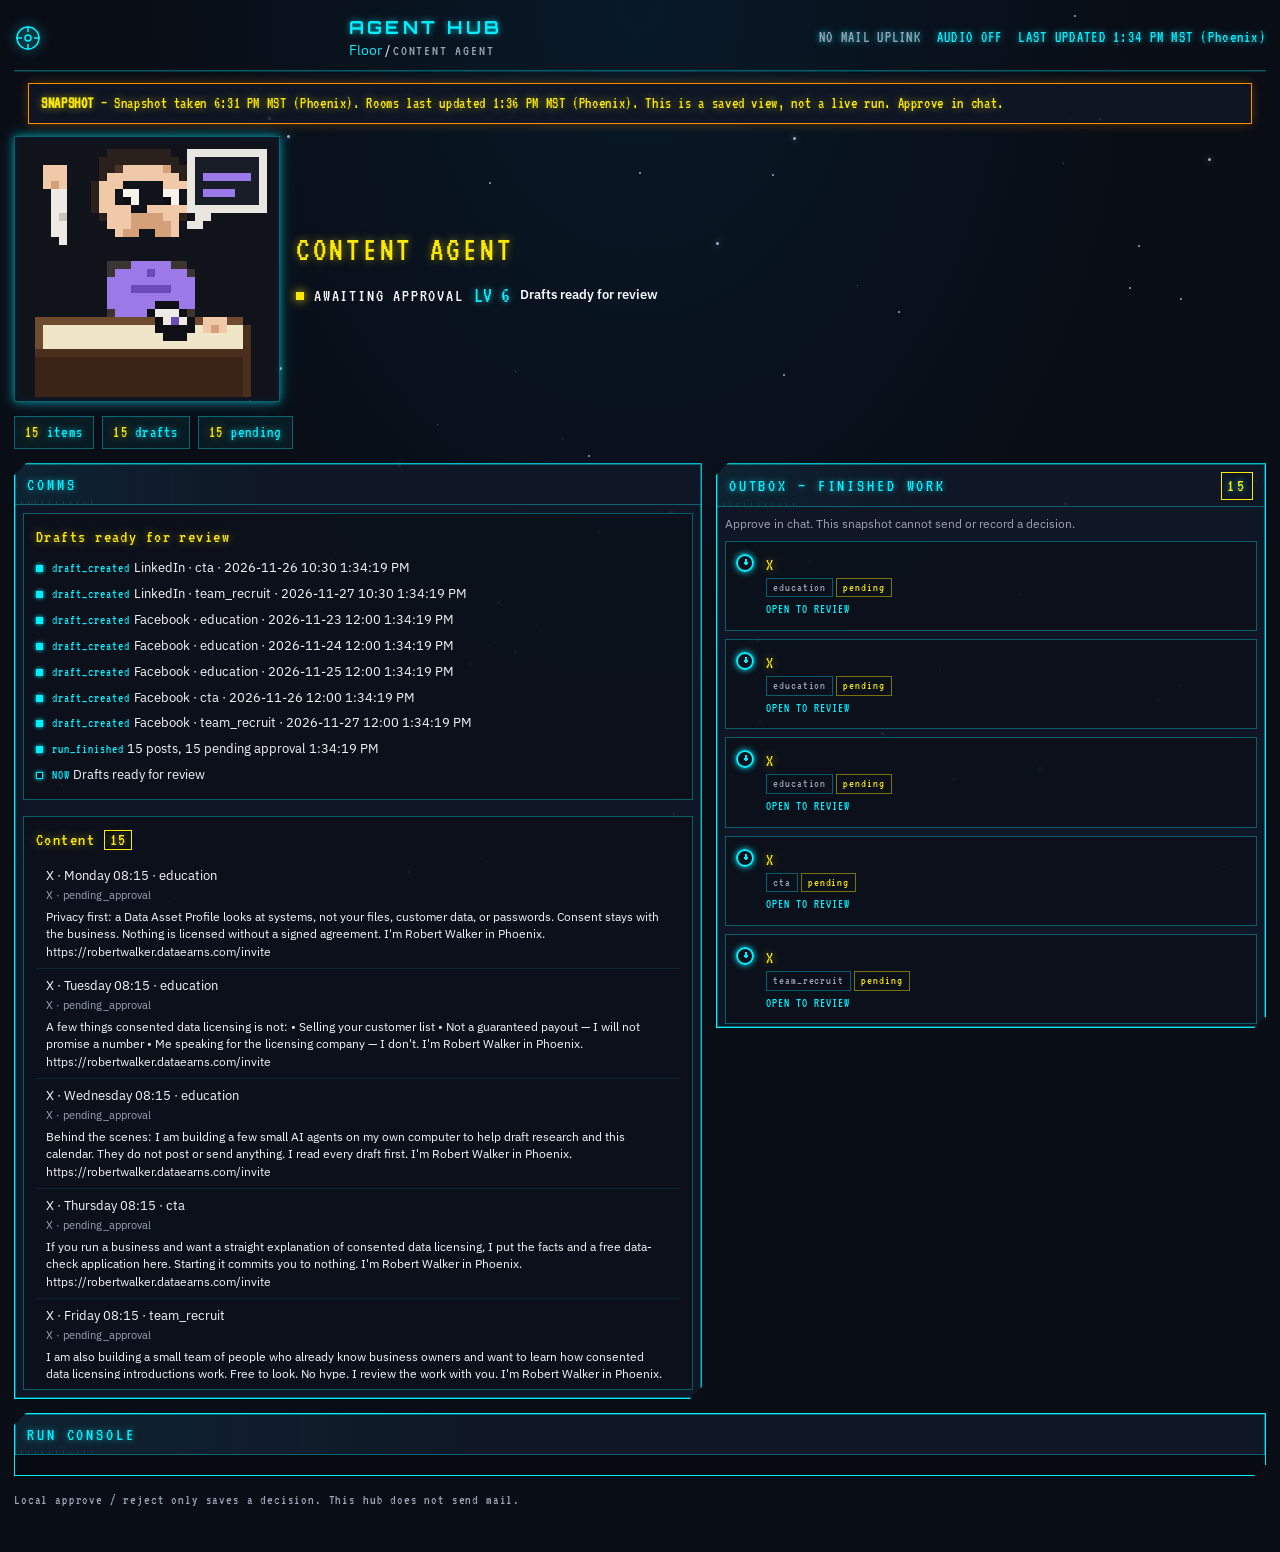
==== commit fe6c8f78: "Update Agent Rooms snapshot" ====
--- a/room/content.html
+++ b/room/content.html
@@ -90,9 +90,9 @@
   </div>
   <script>
 window.__AGENT_ROOMS_STATIC__ = true;
-window.__SNAPSHOT_LABEL__ = "Snapshot taken 8:00 AM MST (Phoenix)";
+window.__SNAPSHOT_LABEL__ = "Snapshot taken 6:31 PM MST (Phoenix)";
 window.__ROOMS_LAST_UPDATED__ = "2026-11-22T13:36:27-07:00";
-window.__ROOM_DATA__ = {"id": "content", "name": "Content Agent", "short": "Creator", "kind": "content", "character": "creator", "accent": "violet", "invite_url": "https://robertwalker.dataearns.com/invite", "blurb": "Drafts a weekly social calendar about real wins and the DataEarners opportunity. Nothing is posted until Robert approves.", "folder_exists": true, "live_wired": true, "live_note": null, "queue_enabled": true, "status": {"state": "awaiting_approval", "current_step": "Drafts ready for review", "current_source": null, "counts": {"sources_scanned": 3, "items_found": 6, "scored": 0, "drafts": 15, "pending": 15}, "last_updated": "2026-11-22T13:34:19-07:00", "error": null, "current_draft_id": null, "inferred": false, "live_wired": true}, "events": [{"ts": "2026-11-22T10:47:25-07:00", "type": "run_started", "detail": "Week of 2026-11-23"}, {"ts": "2026-11-22T10:47:25-07:00", "type": "source_scanned", "source": "[redacted-path]content-agent/platforms.yaml", "detail": "platforms.yaml"}, {"ts": "2026-11-22T10:47:25-07:00", "type": "source_scanned", "source": "[redacted-path]content-agent/topics.yaml", "detail": "6 education topics"}, {"ts": "2026-11-22T10:47:25-07:00", "type": "source_scanned", "source": "[redacted-path]content-agent/wins.md", "detail": "0 completed wins"}, {"ts": "2026-11-22T10:47:25-07:00", "type": "item_found", "source": "topics.yaml", "detail": "What consented data licensing is"}, {"ts": "2026-11-22T10:47:25-07:00", "type": "item_found", "source": "topics.yaml", "detail": "Which businesses qualify"}, {"ts": "2026-11-22T10:47:25-07:00", "type": "item_found", "source": "topics.yaml", "detail": "Privacy and consent"}, {"ts": "2026-11-22T10:47:25-07:00", "type": "item_found", "source": "topics.yaml", "detail": "Common myths"}, {"ts": "2026-11-22T10:47:25-07:00", "type": "item_found", "source": "topics.yaml", "detail": "Behind the scenes of building AI agents"}, {"ts": "2026-11-22T10:47:25-07:00", "type": "item_found", "source": "topics.yaml", "detail": "Phoenix small-business angle"}, {"ts": "2026-11-22T10:47:25-07:00", "type": "draft_created", "detail": "X · education · 2026-11-23 08:15", "draft_id": "616bc861a7bd"}, {"ts": "2026-11-22T10:47:25-07:00", "type": "draft_created", "detail": "X · education · 2026-11-24 08:15", "draft_id": "a0cb4ffbbeb6"}, {"ts": "2026-11-22T10:47:25-07:00", "type": "draft_created", "detail": "X · education · 2026-11-25 08:15", "draft_id": "b09f46d16825"}, {"ts": "2026-11-22T10:47:25-07:00", "type": "draft_created", "detail": "X · cta · 2026-11-26 08:15", "draft_id": "7d0e54160939"}, {"ts": "2026-11-22T10:47:25-07:00", "type": "draft_created", "detail": "X · team_recruit · 2026-11-27 08:15", "draft_id": "16626b46b3b2"}, {"ts": "2026-11-22T10:47:25-07:00", "type": "draft_created", "detail": "LinkedIn · education · 2026-11-23 10:30", "draft_id": "54ac4fff1a37"}, {"ts": "2026-11-22T10:47:25-07:00", "type": "draft_created", "detail": "LinkedIn · education · 2026-11-24 10:30", "draft_id": "07f5b3217349"}, {"ts": "2026-11-22T10:47:25-07:00", "type": "draft_created", "detail": "LinkedIn · education · 2026-11-25 10:30", "draft_id": "e1c354589664"}, {"ts": "2026-11-22T10:47:25-07:00", "type": "draft_created", "detail": "LinkedIn · cta · 2026-11-26 10:30", "draft_id": "bec9c2746849"}, {"ts": "2026-11-22T10:47:25-07:00", "type": "draft_created", "detail": "LinkedIn · team_recruit · 2026-11-27 10:30", "draft_id": "386fc4fc666a"}, {"ts": "2026-11-22T10:47:25-07:00", "type": "draft_created", "detail": "Facebook · education · 2026-11-23 12:00", "draft_id": "017722adc564"}, {"ts": "2026-11-22T10:47:25-07:00", "type": "draft_created", "detail": "Facebook · education · 2026-11-24 12:00", "draft_id": "9d58b1ad2643"}, {"ts": "2026-11-22T10:47:25-07:00", "type": "draft_created", "detail": "Facebook · education · 2026-11-25 12:00", "draft_id": "194040beeae0"}, {"ts": "2026-11-22T10:47:25-07:00", "type": "draft_created", "detail": "Facebook · cta · 2026-11-26 12:00", "draft_id": "fb03e88b3bd7"}, {"ts": "2026-11-22T10:47:25-07:00", "type": "draft_created", "detail": "Facebook · team_recruit · 2026-11-27 12:00", "draft_id": "bef117bb151f"}, {"ts": "2026-11-22T10:47:25-07:00", "type": "run_finished", "detail": "15 posts, 15 pending approval"}, {"ts": "2026-11-22T10:47:47-07:00", "type": "run_started", "detail": "Week of 2026-11-23"}, {"ts": "2026-11-22T10:47:47-07:00", "type": "source_scanned", "source": "[redacted-path]content-agent/platforms.yaml", "detail": "platforms.yaml"}, {"ts": "2026-11-22T10:47:47-07:00", "type": "source_scanned", "source": "[redacted-path]content-agent/topics.yaml", "detail": "6 education topics"}, {"ts": "2026-11-22T10:47:47-07:00", "type": "source_scanned", "source": "[redacted-path]content-agent/wins.md", "detail": "0 completed wins"}, {"ts": "2026-11-22T10:47:47-07:00", "type": "item_found", "source": "topics.yaml", "detail": "What consented data licensing is"}, {"ts": "2026-11-22T10:47:47-07:00", "type": "item_found", "source": "topics.yaml", "detail": "Which businesses qualify"}, {"ts": "2026-11-22T10:47:47-07:00", "type": "item_found", "source": "topics.yaml", "detail": "Privacy and consent"}, {"ts": "2026-11-22T10:47:47-07:00", "type": "item_found", "source": "topics.yaml", "detail": "Common myths"}, {"ts": "2026-11-22T10:47:47-07:00", "type": "item_found", "source": "topics.yaml", "detail": "Behind the scenes of building AI agents"}, {"ts": "2026-11-22T10:47:47-07:00", "type": "item_found", "source": "topics.yaml", "detail": "Phoenix small-business angle"}, {"ts": "2026-11-22T10:47:47-07:00", "type": "draft_created", "detail": "X · education · 2026-11-23 08:15", "draft_id": "616bc861a7bd"}, {"ts": "2026-11-22T10:47:47-07:00", "type": "draft_created", "detail": "X · education · 2026-11-24 08:15", "draft_id": "a0cb4ffbbeb6"}, {"ts": "2026-11-22T10:47:47-07:00", "type": "draft_created", "detail": "X · education · 2026-11-25 08:15", "draft_id": "b09f46d16825"}, {"ts": "2026-11-22T10:47:47-07:00", "type": "draft_created", "detail": "X · cta · 2026-11-26 08:15", "draft_id": "7d0e54160939"}, {"ts": "2026-11-22T10:47:47-07:00", "type": "draft_created", "detail": "X · team_recruit · 2026-11-27 08:15", "draft_id": "16626b46b3b2"}, {"ts": "2026-11-22T10:47:47-07:00", "type": "draft_created", "detail": "LinkedIn · education · 2026-11-23 10:30", "draft_id": "54ac4fff1a37"}, {"ts": "2026-11-22T10:47:47-07:00", "type": "draft_created", "detail": "LinkedIn · education · 2026-11-24 10:30", "draft_id": "07f5b3217349"}, {"ts": "2026-11-22T10:47:47-07:00", "type": "draft_created", "detail": "LinkedIn · education · 2026-11-25 10:30", "draft_id": "e1c354589664"}, {"ts": "2026-11-22T10:47:47-07:00", "type": "draft_created", "detail": "LinkedIn · cta · 2026-11-26 10:30", "draft_id": "bec9c2746849"}, {"ts": "2026-11-22T10:47:47-07:00", "type": "draft_created", "detail": "LinkedIn · team_recruit · 2026-11-27 10:30", "draft_id": "386fc4fc666a"}, {"ts": "2026-11-22T10:47:47-07:00", "type": "draft_created", "detail": "Facebook · education · 2026-11-23 12:00", "draft_id": "017722adc564"}, {"ts": "2026-11-22T10:47:47-07:00", "type": "draft_created", "detail": "Facebook · education · 2026-11-24 12:00", "draft_id": "9d58b1ad2643"}, {"ts": "2026-11-22T10:47:47-07:00", "type": "draft_created", "detail": "Facebook · education · 2026-11-25 12:00", "draft_id": "194040beeae0"}, {"ts": "2026-11-22T10:47:47-07:00", "type": "draft_created", "detail": "Facebook · cta · 2026-11-26 12:00", "draft_id": "fb03e88b3bd7"}, {"ts": "2026-11-22T10:47:47-07:00", "type": "draft_created", "detail": "Facebook · team_recruit · 2026-11-27 12:00", "draft_id": "bef117bb151f"}, {"ts": "2026-11-22T10:47:47-07:00", "type": "run_finished", "detail": "15 posts, 15 pending approval"}, {"ts": "2026-11-22T10:48:40-07:00", "type": "run_started", "detail": "Week of 2026-11-23"}, {"ts": "2026-11-22T10:48:40-07:00", "type": "source_scanned", "source": "[redacted-path]content-agent/platforms.yaml", "detail": "platforms.yaml"}, {"ts": "2026-11-22T10:48:40-07:00", "type": "source_scanned", "source": "[redacted-path]content-agent/topics.yaml", "detail": "6 education topics"}, {"ts": "2026-11-22T10:48:40-07:00", "type": "source_scanned", "source": "[redacted-path]content-agent/wins.md", "detail": "0 completed wins"}, {"ts": "2026-11-22T10:48:40-07:00", "type": "item_found", "source": "topics.yaml", "detail": "What consented data licensing is"}, {"ts": "2026-11-22T10:48:40-07:00", "type": "item_found", "source": "topics.yaml", "detail": "Which businesses qualify"}, {"ts": "2026-11-22T10:48:40-07:00", "type": "item_found", "source": "topics.yaml", "detail": "Privacy and consent"}, {"ts": "2026-11-22T10:48:40-07:00", "type": "item_found", "source": "topics.yaml", "detail": "Common myths"}, {"ts": "2026-11-22T10:48:40-07:00", "type": "item_found", "source": "topics.yaml", "detail": "Behind the scenes of building AI agents"}, {"ts": "2026-11-22T10:48:40-07:00", "type": "item_found", "source": "topics.yaml", "detail": "Phoenix small-business angle"}, {"ts": "2026-11-22T10:48:40-07:00", "type": "draft_created", "detail": "X · education · 2026-11-23 08:15", "draft_id": "616bc861a7bd"}, {"ts": "2026-11-22T10:48:40-07:00", "type": "draft_created", "detail": "X · education · 2026-11-24 08:15", "draft_id": "a0cb4ffbbeb6"}, {"ts": "2026-11-22T10:48:40-07:00", "type": "draft_created", "detail": "X · education · 2026-11-25 08:15", "draft_id": "b09f46d16825"}, {"ts": "2026-11-22T10:48:40-07:00", "type": "draft_created", "detail": "X · cta · 2026-11-26 08:15", "draft_id": "7d0e54160939"}, {"ts": "2026-11-22T10:48:40-07:00", "type": "draft_created", "detail": "X · team_recruit · 2026-11-27 08:15", "draft_id": "16626b46b3b2"}, {"ts": "2026-11-22T10:48:40-07:00", "type": "draft_created", "detail": "LinkedIn · education · 2026-11-23 10:30", "draft_id": "54ac4fff1a37"}, {"ts": "2026-11-22T10:48:40-07:00", "type": "draft_created", "detail": "LinkedIn · education · 2026-11-24 10:30", "draft_id": "07f5b3217349"}, {"ts": "2026-11-22T10:48:40-07:00", "type": "draft_created", "detail": "LinkedIn · education · 2026-11-25 10:30", "draft_id": "e1c354589664"}, {"ts": "2026-11-22T10:48:40-07:00", "type": "draft_created", "detail": "LinkedIn · cta · 2026-11-26 10:30", "draft_id": "bec9c2746849"}, {"ts": "2026-11-22T10:48:40-07:00", "type": "draft_created", "detail": "LinkedIn · team_recruit · 2026-11-27 10:30", "draft_id": "386fc4fc666a"}, {"ts": "2026-11-22T10:48:40-07:00", "type": "draft_created", "detail": "Facebook · education · 2026-11-23 12:00", "draft_id": "017722adc564"}, {"ts": "2026-11-22T10:48:40-07:00", "type": "draft_created", "detail": "Facebook · education · 2026-11-24 12:00", "draft_id": "9d58b1ad2643"}, {"ts": "2026-11-22T10:48:40-07:00", "type": "draft_created", "detail": "Facebook · education · 2026-11-25 12:00", "draft_id": "194040beeae0"}, {"ts": "2026-11-22T10:48:40-07:00", "type": "draft_created", "detail": "Facebook · cta · 2026-11-26 12:00", "draft_id": "fb03e88b3bd7"}, {"ts": "2026-11-22T10:48:40-07:00", "type": "draft_created", "detail": "Facebook · team_recruit · 2026-11-27 12:00", "draft_id": "bef117bb151f"}, {"ts": "2026-11-22T10:48:40-07:00", "type": "run_finished", "detail": "15 posts, 15 pending approval"}, {"ts": "2026-11-22T13:34:19-07:00", "type": "run_started", "detail": "Week of 2026-11-23"}, {"ts": "2026-11-22T13:34:19-07:00", "type": "source_scanned", "source": "[redacted-path]content-agent/platforms.yaml", "detail": "platforms.yaml"}, {"ts": "2026-11-22T13:34:19-07:00", "type": "source_scanned", "source": "[redacted-path]content-agent/topics.yaml", "detail": "6 education topics"}, {"ts": "2026-11-22T13:34:19-07:00", "type": "source_scanned", "source": "[redacted-path]content-agent/wins.md", "detail": "0 completed wins"}, {"ts": "2026-11-22T13:34:19-07:00", "type": "item_found", "source": "topics.yaml", "detail": "What consented data licensing is"}, {"ts": "2026-11-22T13:34:19-07:00", "type": "item_found", "source": "topics.yaml", "detail": "Which businesses qualify"}, {"ts": "2026-11-22T13:34:19-07:00", "type": "item_found", "source": "topics.yaml", "detail": "Privacy and consent"}, {"ts": "2026-11-22T13:34:19-07:00", "type": "item_found", "source": "topics.yaml", "detail": "Common myths"}, {"ts": "2026-11-22T13:34:19-07:00", "type": "item_found", "source": "topics.yaml", "detail": "Behind the scenes of building AI agents"}, {"ts": "2026-11-22T13:34:19-07:00", "type": "item_found", "source": "topics.yaml", "detail": "Phoenix small-business angle"}, {"ts": "2026-11-22T13:34:19-07:00", "type": "draft_created", "detail": "X · education · 2026-11-23 08:15", "draft_id": "616bc861a7bd"}, {"ts": "2026-11-22T13:34:19-07:00", "type": "draft_created", "detail": "X · education · 2026-11-24 08:15", "draft_id": "a0cb4ffbbeb6"}, {"ts": "2026-11-22T13:34:19-07:00", "type": "draft_created", "detail": "X · education · 2026-11-25 08:15", "draft_id": "b09f46d16825"}, {"ts": "2026-11-22T13:34:19-07:00", "type": "draft_created", "detail": "X · cta · 2026-11-26 08:15", "draft_id": "7d0e54160939"}, {"ts": "2026-11-22T13:34:19-07:00", "type": "draft_created", "detail": "X · team_recruit · 2026-11-27 08:15", "draft_id": "16626b46b3b2"}, {"ts": "2026-11-22T13:34:19-07:00", "type": "draft_created", "detail": "LinkedIn · education · 2026-11-23 10:30", "draft_id": "54ac4fff1a37"}, {"ts": "2026-11-22T13:34:19-07:00", "type": "draft_created", "detail": "LinkedIn · education · 2026-11-24 10:30", "draft_id": "07f5b3217349"}, {"ts": "2026-11-22T13:34:19-07:00", "type": "draft_created", "detail": "LinkedIn · education · 2026-11-25 10:30", "draft_id": "e1c354589664"}, {"ts": "2026-11-22T13:34:19-07:00", "type": "draft_created", "detail": "LinkedIn · cta · 2026-11-26 10:30", "draft_id": "bec9c2746849"}, {"ts": "2026-11-22T13:34:19-07:00", "type": "draft_created", "detail": "LinkedIn · team_recruit · 2026-11-27 10:30", "draft_id": "386fc4fc666a"}, {"ts": "2026-11-22T13:34:19-07:00", "type": "draft_created", "detail": "Facebook · education · 2026-11-23 12:00", "draft_id": "017722adc564"}, {"ts": "2026-11-22T13:34:19-07:00", "type": "draft_created", "detail": "Facebook · education · 2026-11-24 12:00", "draft_id": "9d58b1ad2643"}, {"ts": "2026-11-22T13:34:19-07:00", "type": "draft_created", "detail": "Facebook · education · 2026-11-25 12:00", "draft_id": "194040beeae0"}, {"ts": "2026-11-22T13:34:19-07:00", "type": "draft_created", "detail": "Facebook · cta · 2026-11-26 12:00", "draft_id": "fb03e88b3bd7"}, {"ts": "2026-11-22T13:34:19-07:00", "type": "draft_created", "detail": "Facebook · team_recruit · 2026-11-27 12:00", "draft_id": "bef117bb151f"}, {"ts": "2026-11-22T13:34:19-07:00", "type": "run_finished", "detail": "15 posts, 15 pending approval"}], "drafts": [{"id": "616bc861a7bd", "to_name": "X", "subject": null, "landing_url": "https://robertwalker.dataearns.com/invite", "opportunity": null, "opportunity_url": null, "message_type": "education", "decision": null, "decision_at": null}, {"id": "a0cb4ffbbeb6", "to_name": "X", "subject": null, "landing_url": "https://robertwalker.dataearns.com/invite", "opportunity": null, "opportunity_url": null, "message_type": "education", "decision": null, "decision_at": null}, {"id": "b09f46d16825", "to_name": "X", "subject": null, "landing_url": "https://robertwalker.dataearns.com/invite", "opportunity": null, "opportunity_url": null, "message_type": "education", "decision": null, "decision_at": null}, {"id": "7d0e54160939", "to_name": "X", "subject": null, "landing_url": "https://robertwalker.dataearns.com/invite", "opportunity": null, "opportunity_url": null, "message_type": "cta", "decision": null, "decision_at": null}, {"id": "16626b46b3b2", "to_name": "X", "subject": null, "landing_url": "https://robertwalker.dataearners.com/invite", "opportunity": null, "opportunity_url": null, "message_type": "team_recruit", "decision": null, "decision_at": null}, {"id": "54ac4fff1a37", "to_name": "LinkedIn", "subject": null, "landing_url": "https://robertwalker.dataearns.com/invite", "opportunity": null, "opportunity_url": null, "message_type": "education", "decision": null, "decision_at": null}, {"id": "07f5b3217349", "to_name": "LinkedIn", "subject": null, "landing_url": "https://robertwalker.dataearns.com/invite", "opportunity": null, "opportunity_url": null, "message_type": "education", "decision": null, "decision_at": null}, {"id": "e1c354589664", "to_name": "LinkedIn", "subject": null, "landing_url": "https://robertwalker.dataearns.com/invite", "opportunity": null, "opportunity_url": null, "message_type": "education", "decision": null, "decision_at": null}, {"id": "bec9c2746849", "to_name": "LinkedIn", "subject": null, "landing_url": "https://robertwalker.dataearns.com/invite", "opportunity": null, "opportunity_url": null, "message_type": "cta", "decision": null, "decision_at": null}, {"id": "386fc4fc666a", "to_name": "LinkedIn", "subject": null, "landing_url": "https://robertwalker.dataearners.com/invite", "opportunity": null, "opportunity_url": null, "message_type": "team_recruit", "decision": null, "decision_at": null}, {"id": "017722adc564", "to_name": "Facebook", "subject": null, "landing_url": "https://robertwalker.dataearns.com/invite", "opportunity": null, "opportunity_url": null, "message_type": "education", "decision": null, "decision_at": null}, {"id": "9d58b1ad2643", "to_name": "Facebook", "subject": null, "landing_url": "https://robertwalker.dataearns.com/invite", "opportunity": null, "opportunity_url": null, "message_type": "education", "decision": null, "decision_at": null}, {"id": "194040beeae0", "to_name": "Facebook", "subject": null, "landing_url": "https://robertwalker.dataearns.com/invite", "opportunity": null, "opportunity_url": null, "message_type": "education", "decision": null, "decision_at": null}, {"id": "fb03e88b3bd7", "to_name": "Facebook", "subject": null, "landing_url": "https://robertwalker.dataearns.com/invite", "opportunity": null, "opportunity_url": null, "message_type": "cta", "decision": null, "decision_at": null}, {"id": "bef117bb151f", "to_name": "Facebook", "subject": null, "landing_url": "https://robertwalker.dataearners.com/invite", "opportunity": null, "opportunity_url": null, "message_type": "team_recruit", "decision": null, "decision_at": null}], "opportunities": [], "businesses": [], "candidates": [], "leads": [], "content": [{"id": "616bc861a7bd", "name": "X · Monday 08:15 · education", "title": "X · Monday 08:15 · education", "channel": "X", "status": "pending_approval", "url": "https://robertwalker.dataearns.com/invite", "summary": "Privacy first: a Data Asset Profile looks at systems, not your files, customer data, or passwords.\n\nConsent stays with the business. Nothing is licensed without a signed agreement.\n\nI'm Robert Walker in Phoenix.\nhttps://robertwalker.dataearns.com/invite"}, {"id": "a0cb4ffbbeb6", "name": "X · Tuesday 08:15 · education", "title": "X · Tuesday 08:15 · education", "channel": "X", "status": "pending_approval", "url": "https://robertwalker.dataearns.com/invite", "summary": "A few things consented data licensing is not:\n• Selling your customer list\n• Not a guaranteed payout — I will not promise a number\n• Me speaking for the licensing company — I don't.\n\nI'm Robert Walker in Phoenix.\nhttps://robertwalker.dataearns.com/invite"}, {"id": "b09f46d16825", "name": "X · Wednesday 08:15 · education", "title": "X · Wednesday 08:15 · education", "channel": "X", "status": "pending_approval", "url": "https://robertwalker.dataearns.com/invite", "summary": "Behind the scenes: I am building a few small AI agents on my own computer to help draft research and this calendar.\n\nThey do not post or send anything. I read every draft first.\n\nI'm Robert Walker in Phoenix.\nhttps://robertwalker.dataearns.com/invite"}, {"id": "7d0e54160939", "name": "X · Thursday 08:15 · cta", "title": "X · Thursday 08:15 · cta", "channel": "X", "status": "pending_approval", "url": "https://robertwalker.dataearns.com/invite", "summary": "If you run a business and want a straight explanation of consented data licensing, I put the facts and a free data-check application here.\n\nStarting it commits you to nothing.\n\nI'm Robert Walker in Phoenix.\nhttps://robertwalker.dataearns.com/invite"}, {"id": "16626b46b3b2", "name": "X · Friday 08:15 · team_recruit", "title": "X · Friday 08:15 · team_recruit", "channel": "X", "status": "pending_approval", "url": "https://robertwalker.dataearners.com/invite", "summary": "I am also building a small team of people who already know business owners and want to learn how consented data licensing introductions work.\n\nFree to look. No hype. I review the work with you.\n\nI'm Robert Walker in Phoenix.\nhttps://robertwalker.dataearners.com/invite"}, {"id": "54ac4fff1a37", "name": "LinkedIn · Monday 10:30 · education", "title": "LinkedIn · Monday 10:30 · education", "channel": "LinkedIn", "status": "pending_approval", "url": "https://robertwalker.dataearns.com/invite", "summary": "A word on privacy and consent, because this should be clear up front.\n\nA Data Asset Profile looks at systems — not at a company's files, customer data, or passwords. Starting a free profile does not give anyone access to the company's records. Consent belongs to the business. Not"}, {"id": "07f5b3217349", "name": "LinkedIn · Tuesday 10:30 · education", "title": "LinkedIn · Tuesday 10:30 · education", "channel": "LinkedIn", "status": "pending_approval", "url": "https://robertwalker.dataearns.com/invite", "summary": "A few myths I hear about consented data licensing, stated plainly:\n\nIt is not selling a customer list.\nIt is not a guaranteed payout, and I will not promise a number.\nI am an independent DataEarners Team member. I do not speak for the licensing company, and they have not asked me"}, {"id": "e1c354589664", "name": "LinkedIn · Wednesday 10:30 · education", "title": "LinkedIn · Wednesday 10:30 · education", "channel": "LinkedIn", "status": "pending_approval", "url": "https://robertwalker.dataearns.com/invite", "summary": "A behind-the-scenes note on the AI agents I am building.\n\nI am putting a few small agents on my own computer to help draft research, messages, and this content calendar. They do not post or send anything. I read every draft first. That approval step matters: an agent can write a"}, {"id": "bec9c2746849", "name": "LinkedIn · Thursday 10:30 · cta", "title": "LinkedIn · Thursday 10:30 · cta", "channel": "LinkedIn", "status": "pending_approval", "url": "https://robertwalker.dataearns.com/invite", "summary": "If you run a business and want a straight explanation of consented data licensing, I have a page with the facts and a short application for a free data check.\n\nThe application is how a company sees whether it may be a fit. Starting it, or requesting an offer, commits you to nothi"}, {"id": "386fc4fc666a", "name": "LinkedIn · Friday 10:30 · team_recruit", "title": "LinkedIn · Friday 10:30 · team_recruit", "channel": "LinkedIn", "status": "pending_approval", "url": "https://robertwalker.dataearners.com/invite", "summary": "A note for people who already have a network of business owners.\n\nI am building a small DataEarners team. The work is introductions: helping a business learn about consented data licensing and, if they choose, start a free profile. It is free to look at the invite and there is no"}, {"id": "017722adc564", "name": "Facebook · Monday 12:00 · education", "title": "Facebook · Monday 12:00 · education", "channel": "Facebook", "status": "pending_approval", "url": "https://robertwalker.dataearns.com/invite", "summary": "I'm Robert Walker, a DataEarners Team member in Phoenix, AZ.\n\nOn privacy: the free profile looks at systems, not at your files, customer data, or passwords. You are not handing anyone the keys to the shop.\n\nConsent stays with the business. Nothing is licensed unless there is a si"}, {"id": "9d58b1ad2643", "name": "Facebook · Tuesday 12:00 · education", "title": "Facebook · Tuesday 12:00 · education", "channel": "Facebook", "status": "pending_approval", "url": "https://robertwalker.dataearns.com/invite", "summary": "I'm Robert Walker, a DataEarners Team member in Phoenix, AZ.\n\nLet me clear up a few myths. This is not selling your customer list. It is not a guaranteed check — I will not promise a number. And I do not speak for the licensing company; they have not asked me to.\n\nLooking at the"}, {"id": "194040beeae0", "name": "Facebook · Wednesday 12:00 · education", "title": "Facebook · Wednesday 12:00 · education", "channel": "Facebook", "status": "pending_approval", "url": "https://robertwalker.dataearns.com/invite", "summary": "I'm Robert Walker, a DataEarners Team member in Phoenix, AZ.\n\nA quick behind-the-scenes note. I am building a few small AI agents on my own computer to help draft research and posts like this. They do not publish anything on their own. I read every draft before it can go out.\n\nTh"}, {"id": "fb03e88b3bd7", "name": "Facebook · Thursday 12:00 · cta", "title": "Facebook · Thursday 12:00 · cta", "channel": "Facebook", "status": "pending_approval", "url": "https://robertwalker.dataearns.com/invite", "summary": "I'm Robert Walker, a DataEarners Team member in Phoenix, AZ.\n\nIf you own a business and want the facts on consented data licensing — including a short application for a free data check — I put them on one page. Starting the application does not commit you to a deal. I will not pr"}, {"id": "bef117bb151f", "name": "Facebook · Friday 12:00 · team_recruit", "title": "Facebook · Friday 12:00 · team_recruit", "channel": "Facebook", "status": "pending_approval", "url": "https://robertwalker.dataearners.com/invite", "summary": "I'm Robert Walker, a DataEarners Team member in Phoenix, AZ.\n\nI am also building a small team. If you already know business owners and want to learn how introductions to consented data licensing work, the invite is free to look at and nothing has to be purchased to join.\n\nI will"}], "merch": [], "income": {"totals": [], "items": []}, "panels": [{"type": "content", "title": "Content", "items": [{"id": "616bc861a7bd", "name": "X · Monday 08:15 · education", "title": "X · Monday 08:15 · education", "channel": "X", "status": "pending_approval", "url": "https://robertwalker.dataearns.com/invite", "summary": "Privacy first: a Data Asset Profile looks at systems, not your files, customer data, or passwords.\n\nConsent stays with the business. Nothing is licensed without a signed agreement.\n\nI'm Robert Walker in Phoenix.\nhttps://robertwalker.dataearns.com/invite"}, {"id": "a0cb4ffbbeb6", "name": "X · Tuesday 08:15 · education", "title": "X · Tuesday 08:15 · education", "channel": "X", "status": "pending_approval", "url": "https://robertwalker.dataearns.com/invite", "summary": "A few things consented data licensing is not:\n• Selling your customer list\n• Not a guaranteed payout — I will not promise a number\n• Me speaking for the licensing company — I don't.\n\nI'm Robert Walker in Phoenix.\nhttps://robertwalker.dataearns.com/invite"}, {"id": "b09f46d16825", "name": "X · Wednesday 08:15 · education", "title": "X · Wednesday 08:15 · education", "channel": "X", "status": "pending_approval", "url": "https://robertwalker.dataearns.com/invite", "summary": "Behind the scenes: I am building a few small AI agents on my own computer to help draft research and this calendar.\n\nThey do not post or send anything. I read every draft first.\n\nI'm Robert Walker in Phoenix.\nhttps://robertwalker.dataearns.com/invite"}, {"id": "7d0e54160939", "name": "X · Thursday 08:15 · cta", "title": "X · Thursday 08:15 · cta", "channel": "X", "status": "pending_approval", "url": "https://robertwalker.dataearns.com/invite", "summary": "If you run a business and want a straight explanation of consented data licensing, I put the facts and a free data-check application here.\n\nStarting it commits you to nothing.\n\nI'm Robert Walker in Phoenix.\nhttps://robertwalker.dataearns.com/invite"}, {"id": "16626b46b3b2", "name": "X · Friday 08:15 · team_recruit", "title": "X · Friday 08:15 · team_recruit", "channel": "X", "status": "pending_approval", "url": "https://robertwalker.dataearners.com/invite", "summary": "I am also building a small team of people who already know business owners and want to learn how consented data licensing introductions work.\n\nFree to look. No hype. I review the work with you.\n\nI'm Robert Walker in Phoenix.\nhttps://robertwalker.dataearners.com/invite"}, {"id": "54ac4fff1a37", "name": "LinkedIn · Monday 10:30 · education", "title": "LinkedIn · Monday 10:30 · education", "channel": "LinkedIn", "status": "pending_approval", "url": "https://robertwalker.dataearns.com/invite", "summary": "A word on privacy and consent, because this should be clear up front.\n\nA Data Asset Profile looks at systems — not at a company's files, customer data, or passwords. Starting a free profile does not give anyone access to the company's records. Consent belongs to the business. Not"}, {"id": "07f5b3217349", "name": "LinkedIn · Tuesday 10:30 · education", "title": "LinkedIn · Tuesday 10:30 · education", "channel": "LinkedIn", "status": "pending_approval", "url": "https://robertwalker.dataearns.com/invite", "summary": "A few myths I hear about consented data licensing, stated plainly:\n\nIt is not selling a customer list.\nIt is not a guaranteed payout, and I will not promise a number.\nI am an independent DataEarners Team member. I do not speak for the licensing company, and they have not asked me"}, {"id": "e1c354589664", "name": "LinkedIn · Wednesday 10:30 · education", "title": "LinkedIn · Wednesday 10:30 · education", "channel": "LinkedIn", "status": "pending_approval", "url": "https://robertwalker.dataearns.com/invite", "summary": "A behind-the-scenes note on the AI agents I am building.\n\nI am putting a few small agents on my own computer to help draft research, messages, and this content calendar. They do not post or send anything. I read every draft first. That approval step matters: an agent can write a"}, {"id": "bec9c2746849", "name": "LinkedIn · Thursday 10:30 · cta", "title": "LinkedIn · Thursday 10:30 · cta", "channel": "LinkedIn", "status": "pending_approval", "url": "https://robertwalker.dataearns.com/invite", "summary": "If you run a business and want a straight explanation of consented data licensing, I have a page with the facts and a short application for a free data check.\n\nThe application is how a company sees whether it may be a fit. Starting it, or requesting an offer, commits you to nothi"}, {"id": "386fc4fc666a", "name": "LinkedIn · Friday 10:30 · team_recruit", "title": "LinkedIn · Friday 10:30 · team_recruit", "channel": "LinkedIn", "status": "pending_approval", "url": "https://robertwalker.dataearners.com/invite", "summary": "A note for people who already have a network of business owners.\n\nI am building a small DataEarners team. The work is introductions: helping a business learn about consented data licensing and, if they choose, start a free profile. It is free to look at the invite and there is no"}, {"id": "017722adc564", "name": "Facebook · Monday 12:00 · education", "title": "Facebook · Monday 12:00 · education", "channel": "Facebook", "status": "pending_approval", "url": "https://robertwalker.dataearns.com/invite", "summary": "I'm Robert Walker, a DataEarners Team member in Phoenix, AZ.\n\nOn privacy: the free profile looks at systems, not at your files, customer data, or passwords. You are not handing anyone the keys to the shop.\n\nConsent stays with the business. Nothing is licensed unless there is a si"}, {"id": "9d58b1ad2643", "name": "Facebook · Tuesday 12:00 · education", "title": "Facebook · Tuesday 12:00 · education", "channel": "Facebook", "status": "pending_approval", "url": "https://robertwalker.dataearns.com/invite", "summary": "I'm Robert Walker, a DataEarners Team member in Phoenix, AZ.\n\nLet me clear up a few myths. This is not selling your customer list. It is not a guaranteed check — I will not promise a number. And I do not speak for the licensing company; they have not asked me to.\n\nLooking at the"}, {"id": "194040beeae0", "name": "Facebook · Wednesday 12:00 · education", "title": "Facebook · Wednesday 12:00 · education", "channel": "Facebook", "status": "pending_approval", "url": "https://robertwalker.dataearns.com/invite", "summary": "I'm Robert Walker, a DataEarners Team member in Phoenix, AZ.\n\nA quick behind-the-scenes note. I am building a few small AI agents on my own computer to help draft research and posts like this. They do not publish anything on their own. I read every draft before it can go out.\n\nTh"}, {"id": "fb03e88b3bd7", "name": "Facebook · Thursday 12:00 · cta", "title": "Facebook · Thursday 12:00 · cta", "channel": "Facebook", "status": "pending_approval", "url": "https://robertwalker.dataearns.com/invite", "summary": "I'm Robert Walker, a DataEarners Team member in Phoenix, AZ.\n\nIf you own a business and want the facts on consented data licensing — including a short application for a free data check — I put them on one page. Starting the application does not commit you to a deal. I will not pr"}, {"id": "bef117bb151f", "name": "Facebook · Friday 12:00 · team_recruit", "title": "Facebook · Friday 12:00 · team_recruit", "channel": "Facebook", "status": "pending_approval", "url": "https://robertwalker.dataearners.com/invite", "summary": "I'm Robert Walker, a DataEarners Team member in Phoenix, AZ.\n\nI am also building a small team. If you already know business owners and want to learn how introductions to consented data licensing work, the invite is free to look at and nothing has to be purchased to join.\n\nI will"}]}], "run": {"available": false, "running": false, "detected_command": null, "note": "Snapshot only — run the agent from the local dashboard."}, "badges": [{"label": "15 items", "value": "15"}, {"label": "15 drafts", "value": "15"}, {"label": "15 pending", "value": "15"}], "snapshot_label": "Snapshot taken 8:00 AM MST (Phoenix)", "snapshot_taken": "2026-11-24T08:00:01-07:00", "rooms_last_updated": "2026-11-22T13:36:27-07:00"};
+window.__ROOM_DATA__ = {"id": "content", "name": "Content Agent", "short": "Creator", "kind": "content", "character": "creator", "accent": "violet", "invite_url": "https://robertwalker.dataearns.com/invite", "blurb": "Drafts a weekly social calendar about real wins and the DataEarners opportunity. Nothing is posted until Robert approves.", "folder_exists": true, "live_wired": true, "live_note": null, "queue_enabled": true, "status": {"state": "awaiting_approval", "current_step": "Drafts ready for review", "current_source": null, "counts": {"sources_scanned": 3, "items_found": 6, "scored": 0, "drafts": 15, "pending": 15}, "last_updated": "2026-11-22T13:34:19-07:00", "error": null, "current_draft_id": null, "inferred": false, "live_wired": true}, "events": [{"ts": "2026-11-22T10:47:25-07:00", "type": "run_started", "detail": "Week of 2026-11-23"}, {"ts": "2026-11-22T10:47:25-07:00", "type": "source_scanned", "source": "[redacted-path]content-agent/platforms.yaml", "detail": "platforms.yaml"}, {"ts": "2026-11-22T10:47:25-07:00", "type": "source_scanned", "source": "[redacted-path]content-agent/topics.yaml", "detail": "6 education topics"}, {"ts": "2026-11-22T10:47:25-07:00", "type": "source_scanned", "source": "[redacted-path]content-agent/wins.md", "detail": "0 completed wins"}, {"ts": "2026-11-22T10:47:25-07:00", "type": "item_found", "source": "topics.yaml", "detail": "What consented data licensing is"}, {"ts": "2026-11-22T10:47:25-07:00", "type": "item_found", "source": "topics.yaml", "detail": "Which businesses qualify"}, {"ts": "2026-11-22T10:47:25-07:00", "type": "item_found", "source": "topics.yaml", "detail": "Privacy and consent"}, {"ts": "2026-11-22T10:47:25-07:00", "type": "item_found", "source": "topics.yaml", "detail": "Common myths"}, {"ts": "2026-11-22T10:47:25-07:00", "type": "item_found", "source": "topics.yaml", "detail": "Behind the scenes of building AI agents"}, {"ts": "2026-11-22T10:47:25-07:00", "type": "item_found", "source": "topics.yaml", "detail": "Phoenix small-business angle"}, {"ts": "2026-11-22T10:47:25-07:00", "type": "draft_created", "detail": "X · education · 2026-11-23 08:15", "draft_id": "616bc861a7bd"}, {"ts": "2026-11-22T10:47:25-07:00", "type": "draft_created", "detail": "X · education · 2026-11-24 08:15", "draft_id": "a0cb4ffbbeb6"}, {"ts": "2026-11-22T10:47:25-07:00", "type": "draft_created", "detail": "X · education · 2026-11-25 08:15", "draft_id": "b09f46d16825"}, {"ts": "2026-11-22T10:47:25-07:00", "type": "draft_created", "detail": "X · cta · 2026-11-26 08:15", "draft_id": "7d0e54160939"}, {"ts": "2026-11-22T10:47:25-07:00", "type": "draft_created", "detail": "X · team_recruit · 2026-11-27 08:15", "draft_id": "16626b46b3b2"}, {"ts": "2026-11-22T10:47:25-07:00", "type": "draft_created", "detail": "LinkedIn · education · 2026-11-23 10:30", "draft_id": "54ac4fff1a37"}, {"ts": "2026-11-22T10:47:25-07:00", "type": "draft_created", "detail": "LinkedIn · education · 2026-11-24 10:30", "draft_id": "07f5b3217349"}, {"ts": "2026-11-22T10:47:25-07:00", "type": "draft_created", "detail": "LinkedIn · education · 2026-11-25 10:30", "draft_id": "e1c354589664"}, {"ts": "2026-11-22T10:47:25-07:00", "type": "draft_created", "detail": "LinkedIn · cta · 2026-11-26 10:30", "draft_id": "bec9c2746849"}, {"ts": "2026-11-22T10:47:25-07:00", "type": "draft_created", "detail": "LinkedIn · team_recruit · 2026-11-27 10:30", "draft_id": "386fc4fc666a"}, {"ts": "2026-11-22T10:47:25-07:00", "type": "draft_created", "detail": "Facebook · education · 2026-11-23 12:00", "draft_id": "017722adc564"}, {"ts": "2026-11-22T10:47:25-07:00", "type": "draft_created", "detail": "Facebook · education · 2026-11-24 12:00", "draft_id": "9d58b1ad2643"}, {"ts": "2026-11-22T10:47:25-07:00", "type": "draft_created", "detail": "Facebook · education · 2026-11-25 12:00", "draft_id": "194040beeae0"}, {"ts": "2026-11-22T10:47:25-07:00", "type": "draft_created", "detail": "Facebook · cta · 2026-11-26 12:00", "draft_id": "fb03e88b3bd7"}, {"ts": "2026-11-22T10:47:25-07:00", "type": "draft_created", "detail": "Facebook · team_recruit · 2026-11-27 12:00", "draft_id": "bef117bb151f"}, {"ts": "2026-11-22T10:47:25-07:00", "type": "run_finished", "detail": "15 posts, 15 pending approval"}, {"ts": "2026-11-22T10:47:47-07:00", "type": "run_started", "detail": "Week of 2026-11-23"}, {"ts": "2026-11-22T10:47:47-07:00", "type": "source_scanned", "source": "[redacted-path]content-agent/platforms.yaml", "detail": "platforms.yaml"}, {"ts": "2026-11-22T10:47:47-07:00", "type": "source_scanned", "source": "[redacted-path]content-agent/topics.yaml", "detail": "6 education topics"}, {"ts": "2026-11-22T10:47:47-07:00", "type": "source_scanned", "source": "[redacted-path]content-agent/wins.md", "detail": "0 completed wins"}, {"ts": "2026-11-22T10:47:47-07:00", "type": "item_found", "source": "topics.yaml", "detail": "What consented data licensing is"}, {"ts": "2026-11-22T10:47:47-07:00", "type": "item_found", "source": "topics.yaml", "detail": "Which businesses qualify"}, {"ts": "2026-11-22T10:47:47-07:00", "type": "item_found", "source": "topics.yaml", "detail": "Privacy and consent"}, {"ts": "2026-11-22T10:47:47-07:00", "type": "item_found", "source": "topics.yaml", "detail": "Common myths"}, {"ts": "2026-11-22T10:47:47-07:00", "type": "item_found", "source": "topics.yaml", "detail": "Behind the scenes of building AI agents"}, {"ts": "2026-11-22T10:47:47-07:00", "type": "item_found", "source": "topics.yaml", "detail": "Phoenix small-business angle"}, {"ts": "2026-11-22T10:47:47-07:00", "type": "draft_created", "detail": "X · education · 2026-11-23 08:15", "draft_id": "616bc861a7bd"}, {"ts": "2026-11-22T10:47:47-07:00", "type": "draft_created", "detail": "X · education · 2026-11-24 08:15", "draft_id": "a0cb4ffbbeb6"}, {"ts": "2026-11-22T10:47:47-07:00", "type": "draft_created", "detail": "X · education · 2026-11-25 08:15", "draft_id": "b09f46d16825"}, {"ts": "2026-11-22T10:47:47-07:00", "type": "draft_created", "detail": "X · cta · 2026-11-26 08:15", "draft_id": "7d0e54160939"}, {"ts": "2026-11-22T10:47:47-07:00", "type": "draft_created", "detail": "X · team_recruit · 2026-11-27 08:15", "draft_id": "16626b46b3b2"}, {"ts": "2026-11-22T10:47:47-07:00", "type": "draft_created", "detail": "LinkedIn · education · 2026-11-23 10:30", "draft_id": "54ac4fff1a37"}, {"ts": "2026-11-22T10:47:47-07:00", "type": "draft_created", "detail": "LinkedIn · education · 2026-11-24 10:30", "draft_id": "07f5b3217349"}, {"ts": "2026-11-22T10:47:47-07:00", "type": "draft_created", "detail": "LinkedIn · education · 2026-11-25 10:30", "draft_id": "e1c354589664"}, {"ts": "2026-11-22T10:47:47-07:00", "type": "draft_created", "detail": "LinkedIn · cta · 2026-11-26 10:30", "draft_id": "bec9c2746849"}, {"ts": "2026-11-22T10:47:47-07:00", "type": "draft_created", "detail": "LinkedIn · team_recruit · 2026-11-27 10:30", "draft_id": "386fc4fc666a"}, {"ts": "2026-11-22T10:47:47-07:00", "type": "draft_created", "detail": "Facebook · education · 2026-11-23 12:00", "draft_id": "017722adc564"}, {"ts": "2026-11-22T10:47:47-07:00", "type": "draft_created", "detail": "Facebook · education · 2026-11-24 12:00", "draft_id": "9d58b1ad2643"}, {"ts": "2026-11-22T10:47:47-07:00", "type": "draft_created", "detail": "Facebook · education · 2026-11-25 12:00", "draft_id": "194040beeae0"}, {"ts": "2026-11-22T10:47:47-07:00", "type": "draft_created", "detail": "Facebook · cta · 2026-11-26 12:00", "draft_id": "fb03e88b3bd7"}, {"ts": "2026-11-22T10:47:47-07:00", "type": "draft_created", "detail": "Facebook · team_recruit · 2026-11-27 12:00", "draft_id": "bef117bb151f"}, {"ts": "2026-11-22T10:47:47-07:00", "type": "run_finished", "detail": "15 posts, 15 pending approval"}, {"ts": "2026-11-22T10:48:40-07:00", "type": "run_started", "detail": "Week of 2026-11-23"}, {"ts": "2026-11-22T10:48:40-07:00", "type": "source_scanned", "source": "[redacted-path]content-agent/platforms.yaml", "detail": "platforms.yaml"}, {"ts": "2026-11-22T10:48:40-07:00", "type": "source_scanned", "source": "[redacted-path]content-agent/topics.yaml", "detail": "6 education topics"}, {"ts": "2026-11-22T10:48:40-07:00", "type": "source_scanned", "source": "[redacted-path]content-agent/wins.md", "detail": "0 completed wins"}, {"ts": "2026-11-22T10:48:40-07:00", "type": "item_found", "source": "topics.yaml", "detail": "What consented data licensing is"}, {"ts": "2026-11-22T10:48:40-07:00", "type": "item_found", "source": "topics.yaml", "detail": "Which businesses qualify"}, {"ts": "2026-11-22T10:48:40-07:00", "type": "item_found", "source": "topics.yaml", "detail": "Privacy and consent"}, {"ts": "2026-11-22T10:48:40-07:00", "type": "item_found", "source": "topics.yaml", "detail": "Common myths"}, {"ts": "2026-11-22T10:48:40-07:00", "type": "item_found", "source": "topics.yaml", "detail": "Behind the scenes of building AI agents"}, {"ts": "2026-11-22T10:48:40-07:00", "type": "item_found", "source": "topics.yaml", "detail": "Phoenix small-business angle"}, {"ts": "2026-11-22T10:48:40-07:00", "type": "draft_created", "detail": "X · education · 2026-11-23 08:15", "draft_id": "616bc861a7bd"}, {"ts": "2026-11-22T10:48:40-07:00", "type": "draft_created", "detail": "X · education · 2026-11-24 08:15", "draft_id": "a0cb4ffbbeb6"}, {"ts": "2026-11-22T10:48:40-07:00", "type": "draft_created", "detail": "X · education · 2026-11-25 08:15", "draft_id": "b09f46d16825"}, {"ts": "2026-11-22T10:48:40-07:00", "type": "draft_created", "detail": "X · cta · 2026-11-26 08:15", "draft_id": "7d0e54160939"}, {"ts": "2026-11-22T10:48:40-07:00", "type": "draft_created", "detail": "X · team_recruit · 2026-11-27 08:15", "draft_id": "16626b46b3b2"}, {"ts": "2026-11-22T10:48:40-07:00", "type": "draft_created", "detail": "LinkedIn · education · 2026-11-23 10:30", "draft_id": "54ac4fff1a37"}, {"ts": "2026-11-22T10:48:40-07:00", "type": "draft_created", "detail": "LinkedIn · education · 2026-11-24 10:30", "draft_id": "07f5b3217349"}, {"ts": "2026-11-22T10:48:40-07:00", "type": "draft_created", "detail": "LinkedIn · education · 2026-11-25 10:30", "draft_id": "e1c354589664"}, {"ts": "2026-11-22T10:48:40-07:00", "type": "draft_created", "detail": "LinkedIn · cta · 2026-11-26 10:30", "draft_id": "bec9c2746849"}, {"ts": "2026-11-22T10:48:40-07:00", "type": "draft_created", "detail": "LinkedIn · team_recruit · 2026-11-27 10:30", "draft_id": "386fc4fc666a"}, {"ts": "2026-11-22T10:48:40-07:00", "type": "draft_created", "detail": "Facebook · education · 2026-11-23 12:00", "draft_id": "017722adc564"}, {"ts": "2026-11-22T10:48:40-07:00", "type": "draft_created", "detail": "Facebook · education · 2026-11-24 12:00", "draft_id": "9d58b1ad2643"}, {"ts": "2026-11-22T10:48:40-07:00", "type": "draft_created", "detail": "Facebook · education · 2026-11-25 12:00", "draft_id": "194040beeae0"}, {"ts": "2026-11-22T10:48:40-07:00", "type": "draft_created", "detail": "Facebook · cta · 2026-11-26 12:00", "draft_id": "fb03e88b3bd7"}, {"ts": "2026-11-22T10:48:40-07:00", "type": "draft_created", "detail": "Facebook · team_recruit · 2026-11-27 12:00", "draft_id": "bef117bb151f"}, {"ts": "2026-11-22T10:48:40-07:00", "type": "run_finished", "detail": "15 posts, 15 pending approval"}, {"ts": "2026-11-22T13:34:19-07:00", "type": "run_started", "detail": "Week of 2026-11-23"}, {"ts": "2026-11-22T13:34:19-07:00", "type": "source_scanned", "source": "[redacted-path]content-agent/platforms.yaml", "detail": "platforms.yaml"}, {"ts": "2026-11-22T13:34:19-07:00", "type": "source_scanned", "source": "[redacted-path]content-agent/topics.yaml", "detail": "6 education topics"}, {"ts": "2026-11-22T13:34:19-07:00", "type": "source_scanned", "source": "[redacted-path]content-agent/wins.md", "detail": "0 completed wins"}, {"ts": "2026-11-22T13:34:19-07:00", "type": "item_found", "source": "topics.yaml", "detail": "What consented data licensing is"}, {"ts": "2026-11-22T13:34:19-07:00", "type": "item_found", "source": "topics.yaml", "detail": "Which businesses qualify"}, {"ts": "2026-11-22T13:34:19-07:00", "type": "item_found", "source": "topics.yaml", "detail": "Privacy and consent"}, {"ts": "2026-11-22T13:34:19-07:00", "type": "item_found", "source": "topics.yaml", "detail": "Common myths"}, {"ts": "2026-11-22T13:34:19-07:00", "type": "item_found", "source": "topics.yaml", "detail": "Behind the scenes of building AI agents"}, {"ts": "2026-11-22T13:34:19-07:00", "type": "item_found", "source": "topics.yaml", "detail": "Phoenix small-business angle"}, {"ts": "2026-11-22T13:34:19-07:00", "type": "draft_created", "detail": "X · education · 2026-11-23 08:15", "draft_id": "616bc861a7bd"}, {"ts": "2026-11-22T13:34:19-07:00", "type": "draft_created", "detail": "X · education · 2026-11-24 08:15", "draft_id": "a0cb4ffbbeb6"}, {"ts": "2026-11-22T13:34:19-07:00", "type": "draft_created", "detail": "X · education · 2026-11-25 08:15", "draft_id": "b09f46d16825"}, {"ts": "2026-11-22T13:34:19-07:00", "type": "draft_created", "detail": "X · cta · 2026-11-26 08:15", "draft_id": "7d0e54160939"}, {"ts": "2026-11-22T13:34:19-07:00", "type": "draft_created", "detail": "X · team_recruit · 2026-11-27 08:15", "draft_id": "16626b46b3b2"}, {"ts": "2026-11-22T13:34:19-07:00", "type": "draft_created", "detail": "LinkedIn · education · 2026-11-23 10:30", "draft_id": "54ac4fff1a37"}, {"ts": "2026-11-22T13:34:19-07:00", "type": "draft_created", "detail": "LinkedIn · education · 2026-11-24 10:30", "draft_id": "07f5b3217349"}, {"ts": "2026-11-22T13:34:19-07:00", "type": "draft_created", "detail": "LinkedIn · education · 2026-11-25 10:30", "draft_id": "e1c354589664"}, {"ts": "2026-11-22T13:34:19-07:00", "type": "draft_created", "detail": "LinkedIn · cta · 2026-11-26 10:30", "draft_id": "bec9c2746849"}, {"ts": "2026-11-22T13:34:19-07:00", "type": "draft_created", "detail": "LinkedIn · team_recruit · 2026-11-27 10:30", "draft_id": "386fc4fc666a"}, {"ts": "2026-11-22T13:34:19-07:00", "type": "draft_created", "detail": "Facebook · education · 2026-11-23 12:00", "draft_id": "017722adc564"}, {"ts": "2026-11-22T13:34:19-07:00", "type": "draft_created", "detail": "Facebook · education · 2026-11-24 12:00", "draft_id": "9d58b1ad2643"}, {"ts": "2026-11-22T13:34:19-07:00", "type": "draft_created", "detail": "Facebook · education · 2026-11-25 12:00", "draft_id": "194040beeae0"}, {"ts": "2026-11-22T13:34:19-07:00", "type": "draft_created", "detail": "Facebook · cta · 2026-11-26 12:00", "draft_id": "fb03e88b3bd7"}, {"ts": "2026-11-22T13:34:19-07:00", "type": "draft_created", "detail": "Facebook · team_recruit · 2026-11-27 12:00", "draft_id": "bef117bb151f"}, {"ts": "2026-11-22T13:34:19-07:00", "type": "run_finished", "detail": "15 posts, 15 pending approval"}], "drafts": [{"id": "616bc861a7bd", "to_name": "X", "subject": null, "landing_url": "https://robertwalker.dataearns.com/invite", "opportunity": null, "opportunity_url": null, "message_type": "education", "decision": null, "decision_at": null}, {"id": "a0cb4ffbbeb6", "to_name": "X", "subject": null, "landing_url": "https://robertwalker.dataearns.com/invite", "opportunity": null, "opportunity_url": null, "message_type": "education", "decision": null, "decision_at": null}, {"id": "b09f46d16825", "to_name": "X", "subject": null, "landing_url": "https://robertwalker.dataearns.com/invite", "opportunity": null, "opportunity_url": null, "message_type": "education", "decision": null, "decision_at": null}, {"id": "7d0e54160939", "to_name": "X", "subject": null, "landing_url": "https://robertwalker.dataearns.com/invite", "opportunity": null, "opportunity_url": null, "message_type": "cta", "decision": null, "decision_at": null}, {"id": "16626b46b3b2", "to_name": "X", "subject": null, "landing_url": "https://robertwalker.dataearners.com/invite", "opportunity": null, "opportunity_url": null, "message_type": "team_recruit", "decision": null, "decision_at": null}, {"id": "54ac4fff1a37", "to_name": "LinkedIn", "subject": null, "landing_url": "https://robertwalker.dataearns.com/invite", "opportunity": null, "opportunity_url": null, "message_type": "education", "decision": null, "decision_at": null}, {"id": "07f5b3217349", "to_name": "LinkedIn", "subject": null, "landing_url": "https://robertwalker.dataearns.com/invite", "opportunity": null, "opportunity_url": null, "message_type": "education", "decision": null, "decision_at": null}, {"id": "e1c354589664", "to_name": "LinkedIn", "subject": null, "landing_url": "https://robertwalker.dataearns.com/invite", "opportunity": null, "opportunity_url": null, "message_type": "education", "decision": null, "decision_at": null}, {"id": "bec9c2746849", "to_name": "LinkedIn", "subject": null, "landing_url": "https://robertwalker.dataearns.com/invite", "opportunity": null, "opportunity_url": null, "message_type": "cta", "decision": null, "decision_at": null}, {"id": "386fc4fc666a", "to_name": "LinkedIn", "subject": null, "landing_url": "https://robertwalker.dataearners.com/invite", "opportunity": null, "opportunity_url": null, "message_type": "team_recruit", "decision": null, "decision_at": null}, {"id": "017722adc564", "to_name": "Facebook", "subject": null, "landing_url": "https://robertwalker.dataearns.com/invite", "opportunity": null, "opportunity_url": null, "message_type": "education", "decision": null, "decision_at": null}, {"id": "9d58b1ad2643", "to_name": "Facebook", "subject": null, "landing_url": "https://robertwalker.dataearns.com/invite", "opportunity": null, "opportunity_url": null, "message_type": "education", "decision": null, "decision_at": null}, {"id": "194040beeae0", "to_name": "Facebook", "subject": null, "landing_url": "https://robertwalker.dataearns.com/invite", "opportunity": null, "opportunity_url": null, "message_type": "education", "decision": null, "decision_at": null}, {"id": "fb03e88b3bd7", "to_name": "Facebook", "subject": null, "landing_url": "https://robertwalker.dataearns.com/invite", "opportunity": null, "opportunity_url": null, "message_type": "cta", "decision": null, "decision_at": null}, {"id": "bef117bb151f", "to_name": "Facebook", "subject": null, "landing_url": "https://robertwalker.dataearners.com/invite", "opportunity": null, "opportunity_url": null, "message_type": "team_recruit", "decision": null, "decision_at": null}], "opportunities": [], "businesses": [], "candidates": [], "leads": [], "content": [{"id": "616bc861a7bd", "name": "X · Monday 08:15 · education", "title": "X · Monday 08:15 · education", "channel": "X", "status": "pending_approval", "url": "https://robertwalker.dataearns.com/invite", "summary": "Privacy first: a Data Asset Profile looks at systems, not your files, customer data, or passwords.\n\nConsent stays with the business. Nothing is licensed without a signed agreement.\n\nI'm Robert Walker in Phoenix.\nhttps://robertwalker.dataearns.com/invite"}, {"id": "a0cb4ffbbeb6", "name": "X · Tuesday 08:15 · education", "title": "X · Tuesday 08:15 · education", "channel": "X", "status": "pending_approval", "url": "https://robertwalker.dataearns.com/invite", "summary": "A few things consented data licensing is not:\n• Selling your customer list\n• Not a guaranteed payout — I will not promise a number\n• Me speaking for the licensing company — I don't.\n\nI'm Robert Walker in Phoenix.\nhttps://robertwalker.dataearns.com/invite"}, {"id": "b09f46d16825", "name": "X · Wednesday 08:15 · education", "title": "X · Wednesday 08:15 · education", "channel": "X", "status": "pending_approval", "url": "https://robertwalker.dataearns.com/invite", "summary": "Behind the scenes: I am building a few small AI agents on my own computer to help draft research and this calendar.\n\nThey do not post or send anything. I read every draft first.\n\nI'm Robert Walker in Phoenix.\nhttps://robertwalker.dataearns.com/invite"}, {"id": "7d0e54160939", "name": "X · Thursday 08:15 · cta", "title": "X · Thursday 08:15 · cta", "channel": "X", "status": "pending_approval", "url": "https://robertwalker.dataearns.com/invite", "summary": "If you run a business and want a straight explanation of consented data licensing, I put the facts and a free data-check application here.\n\nStarting it commits you to nothing.\n\nI'm Robert Walker in Phoenix.\nhttps://robertwalker.dataearns.com/invite"}, {"id": "16626b46b3b2", "name": "X · Friday 08:15 · team_recruit", "title": "X · Friday 08:15 · team_recruit", "channel": "X", "status": "pending_approval", "url": "https://robertwalker.dataearners.com/invite", "summary": "I am also building a small team of people who already know business owners and want to learn how consented data licensing introductions work.\n\nFree to look. No hype. I review the work with you.\n\nI'm Robert Walker in Phoenix.\nhttps://robertwalker.dataearners.com/invite"}, {"id": "54ac4fff1a37", "name": "LinkedIn · Monday 10:30 · education", "title": "LinkedIn · Monday 10:30 · education", "channel": "LinkedIn", "status": "pending_approval", "url": "https://robertwalker.dataearns.com/invite", "summary": "A word on privacy and consent, because this should be clear up front.\n\nA Data Asset Profile looks at systems — not at a company's files, customer data, or passwords. Starting a free profile does not give anyone access to the company's records. Consent belongs to the business. Not"}, {"id": "07f5b3217349", "name": "LinkedIn · Tuesday 10:30 · education", "title": "LinkedIn · Tuesday 10:30 · education", "channel": "LinkedIn", "status": "pending_approval", "url": "https://robertwalker.dataearns.com/invite", "summary": "A few myths I hear about consented data licensing, stated plainly:\n\nIt is not selling a customer list.\nIt is not a guaranteed payout, and I will not promise a number.\nI am an independent DataEarners Team member. I do not speak for the licensing company, and they have not asked me"}, {"id": "e1c354589664", "name": "LinkedIn · Wednesday 10:30 · education", "title": "LinkedIn · Wednesday 10:30 · education", "channel": "LinkedIn", "status": "pending_approval", "url": "https://robertwalker.dataearns.com/invite", "summary": "A behind-the-scenes note on the AI agents I am building.\n\nI am putting a few small agents on my own computer to help draft research, messages, and this content calendar. They do not post or send anything. I read every draft first. That approval step matters: an agent can write a"}, {"id": "bec9c2746849", "name": "LinkedIn · Thursday 10:30 · cta", "title": "LinkedIn · Thursday 10:30 · cta", "channel": "LinkedIn", "status": "pending_approval", "url": "https://robertwalker.dataearns.com/invite", "summary": "If you run a business and want a straight explanation of consented data licensing, I have a page with the facts and a short application for a free data check.\n\nThe application is how a company sees whether it may be a fit. Starting it, or requesting an offer, commits you to nothi"}, {"id": "386fc4fc666a", "name": "LinkedIn · Friday 10:30 · team_recruit", "title": "LinkedIn · Friday 10:30 · team_recruit", "channel": "LinkedIn", "status": "pending_approval", "url": "https://robertwalker.dataearners.com/invite", "summary": "A note for people who already have a network of business owners.\n\nI am building a small DataEarners team. The work is introductions: helping a business learn about consented data licensing and, if they choose, start a free profile. It is free to look at the invite and there is no"}, {"id": "017722adc564", "name": "Facebook · Monday 12:00 · education", "title": "Facebook · Monday 12:00 · education", "channel": "Facebook", "status": "pending_approval", "url": "https://robertwalker.dataearns.com/invite", "summary": "I'm Robert Walker, a DataEarners Team member in Phoenix, AZ.\n\nOn privacy: the free profile looks at systems, not at your files, customer data, or passwords. You are not handing anyone the keys to the shop.\n\nConsent stays with the business. Nothing is licensed unless there is a si"}, {"id": "9d58b1ad2643", "name": "Facebook · Tuesday 12:00 · education", "title": "Facebook · Tuesday 12:00 · education", "channel": "Facebook", "status": "pending_approval", "url": "https://robertwalker.dataearns.com/invite", "summary": "I'm Robert Walker, a DataEarners Team member in Phoenix, AZ.\n\nLet me clear up a few myths. This is not selling your customer list. It is not a guaranteed check — I will not promise a number. And I do not speak for the licensing company; they have not asked me to.\n\nLooking at the"}, {"id": "194040beeae0", "name": "Facebook · Wednesday 12:00 · education", "title": "Facebook · Wednesday 12:00 · education", "channel": "Facebook", "status": "pending_approval", "url": "https://robertwalker.dataearns.com/invite", "summary": "I'm Robert Walker, a DataEarners Team member in Phoenix, AZ.\n\nA quick behind-the-scenes note. I am building a few small AI agents on my own computer to help draft research and posts like this. They do not publish anything on their own. I read every draft before it can go out.\n\nTh"}, {"id": "fb03e88b3bd7", "name": "Facebook · Thursday 12:00 · cta", "title": "Facebook · Thursday 12:00 · cta", "channel": "Facebook", "status": "pending_approval", "url": "https://robertwalker.dataearns.com/invite", "summary": "I'm Robert Walker, a DataEarners Team member in Phoenix, AZ.\n\nIf you own a business and want the facts on consented data licensing — including a short application for a free data check — I put them on one page. Starting the application does not commit you to a deal. I will not pr"}, {"id": "bef117bb151f", "name": "Facebook · Friday 12:00 · team_recruit", "title": "Facebook · Friday 12:00 · team_recruit", "channel": "Facebook", "status": "pending_approval", "url": "https://robertwalker.dataearners.com/invite", "summary": "I'm Robert Walker, a DataEarners Team member in Phoenix, AZ.\n\nI am also building a small team. If you already know business owners and want to learn how introductions to consented data licensing work, the invite is free to look at and nothing has to be purchased to join.\n\nI will"}], "merch": [], "income": {"totals": [], "items": []}, "panels": [{"type": "content", "title": "Content", "items": [{"id": "616bc861a7bd", "name": "X · Monday 08:15 · education", "title": "X · Monday 08:15 · education", "channel": "X", "status": "pending_approval", "url": "https://robertwalker.dataearns.com/invite", "summary": "Privacy first: a Data Asset Profile looks at systems, not your files, customer data, or passwords.\n\nConsent stays with the business. Nothing is licensed without a signed agreement.\n\nI'm Robert Walker in Phoenix.\nhttps://robertwalker.dataearns.com/invite"}, {"id": "a0cb4ffbbeb6", "name": "X · Tuesday 08:15 · education", "title": "X · Tuesday 08:15 · education", "channel": "X", "status": "pending_approval", "url": "https://robertwalker.dataearns.com/invite", "summary": "A few things consented data licensing is not:\n• Selling your customer list\n• Not a guaranteed payout — I will not promise a number\n• Me speaking for the licensing company — I don't.\n\nI'm Robert Walker in Phoenix.\nhttps://robertwalker.dataearns.com/invite"}, {"id": "b09f46d16825", "name": "X · Wednesday 08:15 · education", "title": "X · Wednesday 08:15 · education", "channel": "X", "status": "pending_approval", "url": "https://robertwalker.dataearns.com/invite", "summary": "Behind the scenes: I am building a few small AI agents on my own computer to help draft research and this calendar.\n\nThey do not post or send anything. I read every draft first.\n\nI'm Robert Walker in Phoenix.\nhttps://robertwalker.dataearns.com/invite"}, {"id": "7d0e54160939", "name": "X · Thursday 08:15 · cta", "title": "X · Thursday 08:15 · cta", "channel": "X", "status": "pending_approval", "url": "https://robertwalker.dataearns.com/invite", "summary": "If you run a business and want a straight explanation of consented data licensing, I put the facts and a free data-check application here.\n\nStarting it commits you to nothing.\n\nI'm Robert Walker in Phoenix.\nhttps://robertwalker.dataearns.com/invite"}, {"id": "16626b46b3b2", "name": "X · Friday 08:15 · team_recruit", "title": "X · Friday 08:15 · team_recruit", "channel": "X", "status": "pending_approval", "url": "https://robertwalker.dataearners.com/invite", "summary": "I am also building a small team of people who already know business owners and want to learn how consented data licensing introductions work.\n\nFree to look. No hype. I review the work with you.\n\nI'm Robert Walker in Phoenix.\nhttps://robertwalker.dataearners.com/invite"}, {"id": "54ac4fff1a37", "name": "LinkedIn · Monday 10:30 · education", "title": "LinkedIn · Monday 10:30 · education", "channel": "LinkedIn", "status": "pending_approval", "url": "https://robertwalker.dataearns.com/invite", "summary": "A word on privacy and consent, because this should be clear up front.\n\nA Data Asset Profile looks at systems — not at a company's files, customer data, or passwords. Starting a free profile does not give anyone access to the company's records. Consent belongs to the business. Not"}, {"id": "07f5b3217349", "name": "LinkedIn · Tuesday 10:30 · education", "title": "LinkedIn · Tuesday 10:30 · education", "channel": "LinkedIn", "status": "pending_approval", "url": "https://robertwalker.dataearns.com/invite", "summary": "A few myths I hear about consented data licensing, stated plainly:\n\nIt is not selling a customer list.\nIt is not a guaranteed payout, and I will not promise a number.\nI am an independent DataEarners Team member. I do not speak for the licensing company, and they have not asked me"}, {"id": "e1c354589664", "name": "LinkedIn · Wednesday 10:30 · education", "title": "LinkedIn · Wednesday 10:30 · education", "channel": "LinkedIn", "status": "pending_approval", "url": "https://robertwalker.dataearns.com/invite", "summary": "A behind-the-scenes note on the AI agents I am building.\n\nI am putting a few small agents on my own computer to help draft research, messages, and this content calendar. They do not post or send anything. I read every draft first. That approval step matters: an agent can write a"}, {"id": "bec9c2746849", "name": "LinkedIn · Thursday 10:30 · cta", "title": "LinkedIn · Thursday 10:30 · cta", "channel": "LinkedIn", "status": "pending_approval", "url": "https://robertwalker.dataearns.com/invite", "summary": "If you run a business and want a straight explanation of consented data licensing, I have a page with the facts and a short application for a free data check.\n\nThe application is how a company sees whether it may be a fit. Starting it, or requesting an offer, commits you to nothi"}, {"id": "386fc4fc666a", "name": "LinkedIn · Friday 10:30 · team_recruit", "title": "LinkedIn · Friday 10:30 · team_recruit", "channel": "LinkedIn", "status": "pending_approval", "url": "https://robertwalker.dataearners.com/invite", "summary": "A note for people who already have a network of business owners.\n\nI am building a small DataEarners team. The work is introductions: helping a business learn about consented data licensing and, if they choose, start a free profile. It is free to look at the invite and there is no"}, {"id": "017722adc564", "name": "Facebook · Monday 12:00 · education", "title": "Facebook · Monday 12:00 · education", "channel": "Facebook", "status": "pending_approval", "url": "https://robertwalker.dataearns.com/invite", "summary": "I'm Robert Walker, a DataEarners Team member in Phoenix, AZ.\n\nOn privacy: the free profile looks at systems, not at your files, customer data, or passwords. You are not handing anyone the keys to the shop.\n\nConsent stays with the business. Nothing is licensed unless there is a si"}, {"id": "9d58b1ad2643", "name": "Facebook · Tuesday 12:00 · education", "title": "Facebook · Tuesday 12:00 · education", "channel": "Facebook", "status": "pending_approval", "url": "https://robertwalker.dataearns.com/invite", "summary": "I'm Robert Walker, a DataEarners Team member in Phoenix, AZ.\n\nLet me clear up a few myths. This is not selling your customer list. It is not a guaranteed check — I will not promise a number. And I do not speak for the licensing company; they have not asked me to.\n\nLooking at the"}, {"id": "194040beeae0", "name": "Facebook · Wednesday 12:00 · education", "title": "Facebook · Wednesday 12:00 · education", "channel": "Facebook", "status": "pending_approval", "url": "https://robertwalker.dataearns.com/invite", "summary": "I'm Robert Walker, a DataEarners Team member in Phoenix, AZ.\n\nA quick behind-the-scenes note. I am building a few small AI agents on my own computer to help draft research and posts like this. They do not publish anything on their own. I read every draft before it can go out.\n\nTh"}, {"id": "fb03e88b3bd7", "name": "Facebook · Thursday 12:00 · cta", "title": "Facebook · Thursday 12:00 · cta", "channel": "Facebook", "status": "pending_approval", "url": "https://robertwalker.dataearns.com/invite", "summary": "I'm Robert Walker, a DataEarners Team member in Phoenix, AZ.\n\nIf you own a business and want the facts on consented data licensing — including a short application for a free data check — I put them on one page. Starting the application does not commit you to a deal. I will not pr"}, {"id": "bef117bb151f", "name": "Facebook · Friday 12:00 · team_recruit", "title": "Facebook · Friday 12:00 · team_recruit", "channel": "Facebook", "status": "pending_approval", "url": "https://robertwalker.dataearners.com/invite", "summary": "I'm Robert Walker, a DataEarners Team member in Phoenix, AZ.\n\nI am also building a small team. If you already know business owners and want to learn how introductions to consented data licensing work, the invite is free to look at and nothing has to be purchased to join.\n\nI will"}]}], "run": {"available": false, "running": false, "detected_command": null, "note": "Snapshot only — run the agent from the local dashboard."}, "badges": [{"label": "15 items", "value": "15"}, {"label": "15 drafts", "value": "15"}, {"label": "15 pending", "value": "15"}], "snapshot_label": "Snapshot taken 6:31 PM MST (Phoenix)", "snapshot_taken": "2026-11-24T18:31:46-07:00", "rooms_last_updated": "2026-11-22T13:36:27-07:00"};
 </script>
 <script type="module" src="../js/room.js"></script>
 </body>
